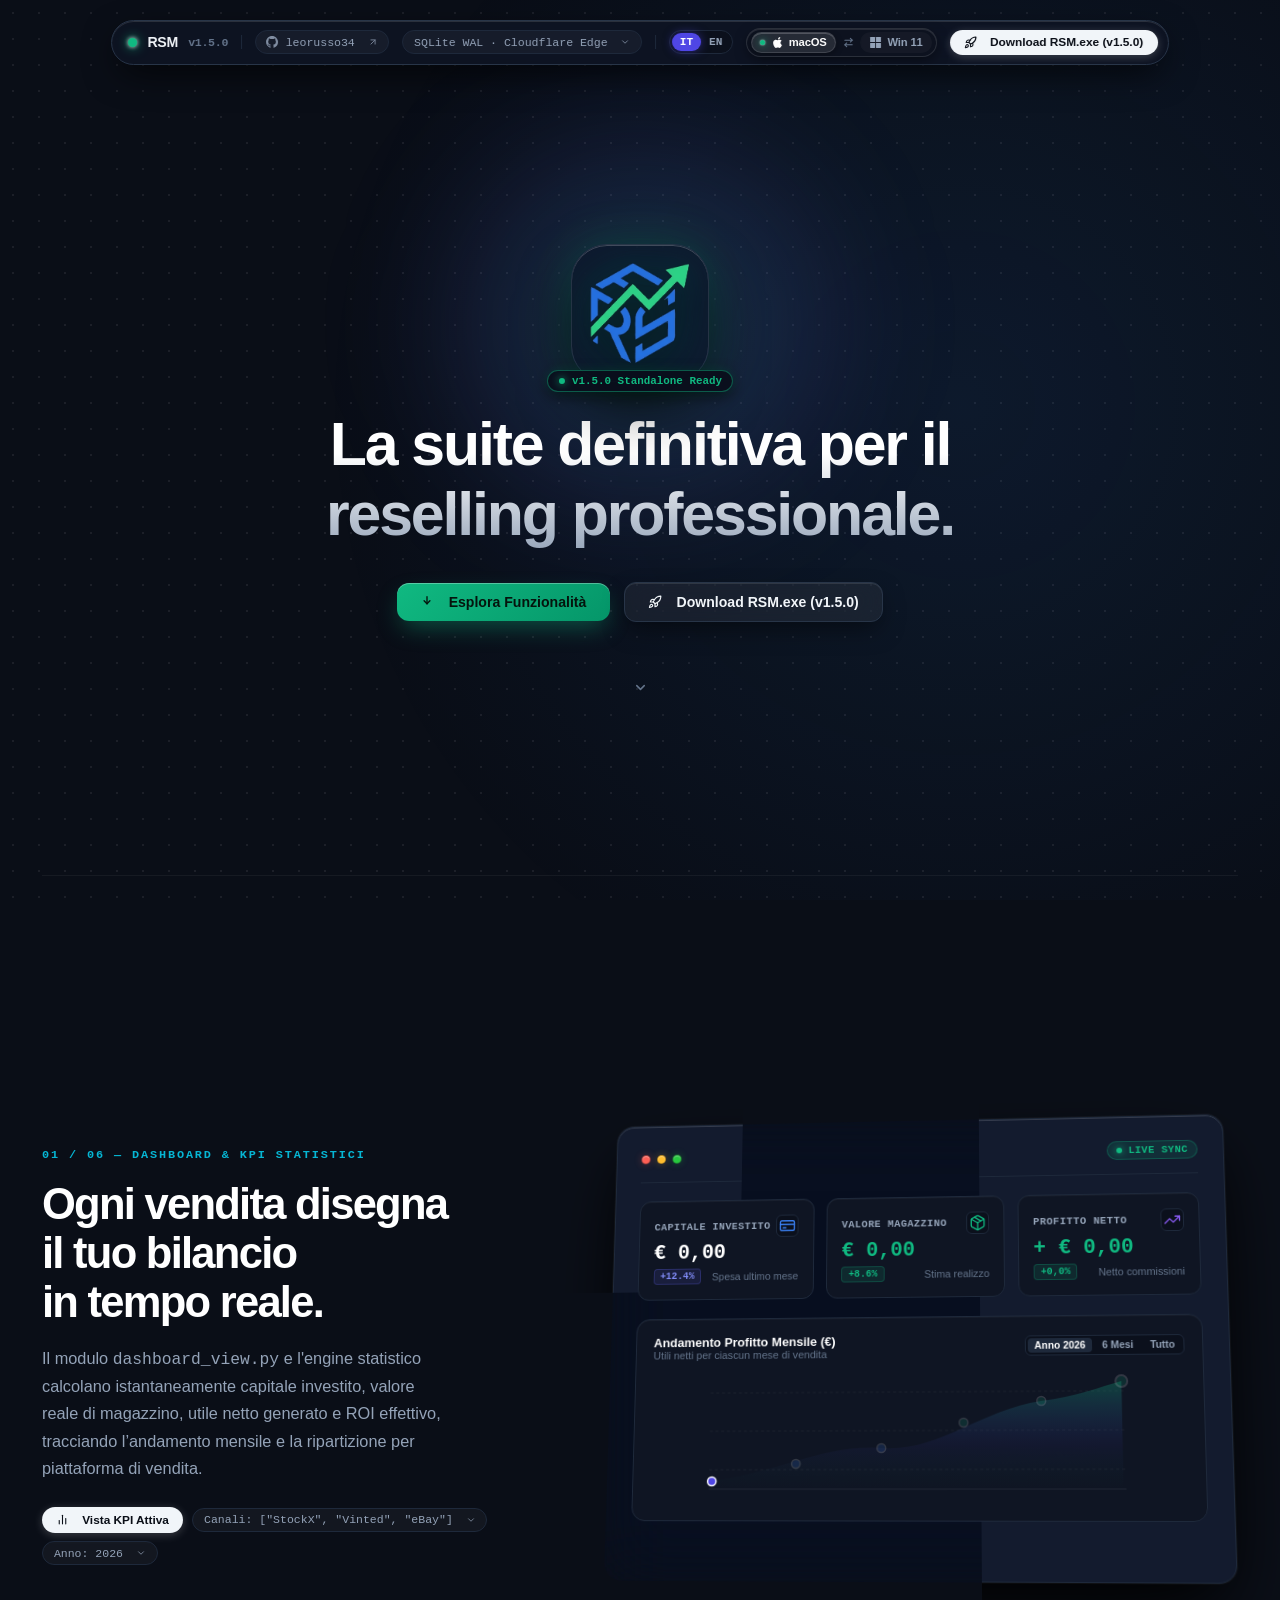
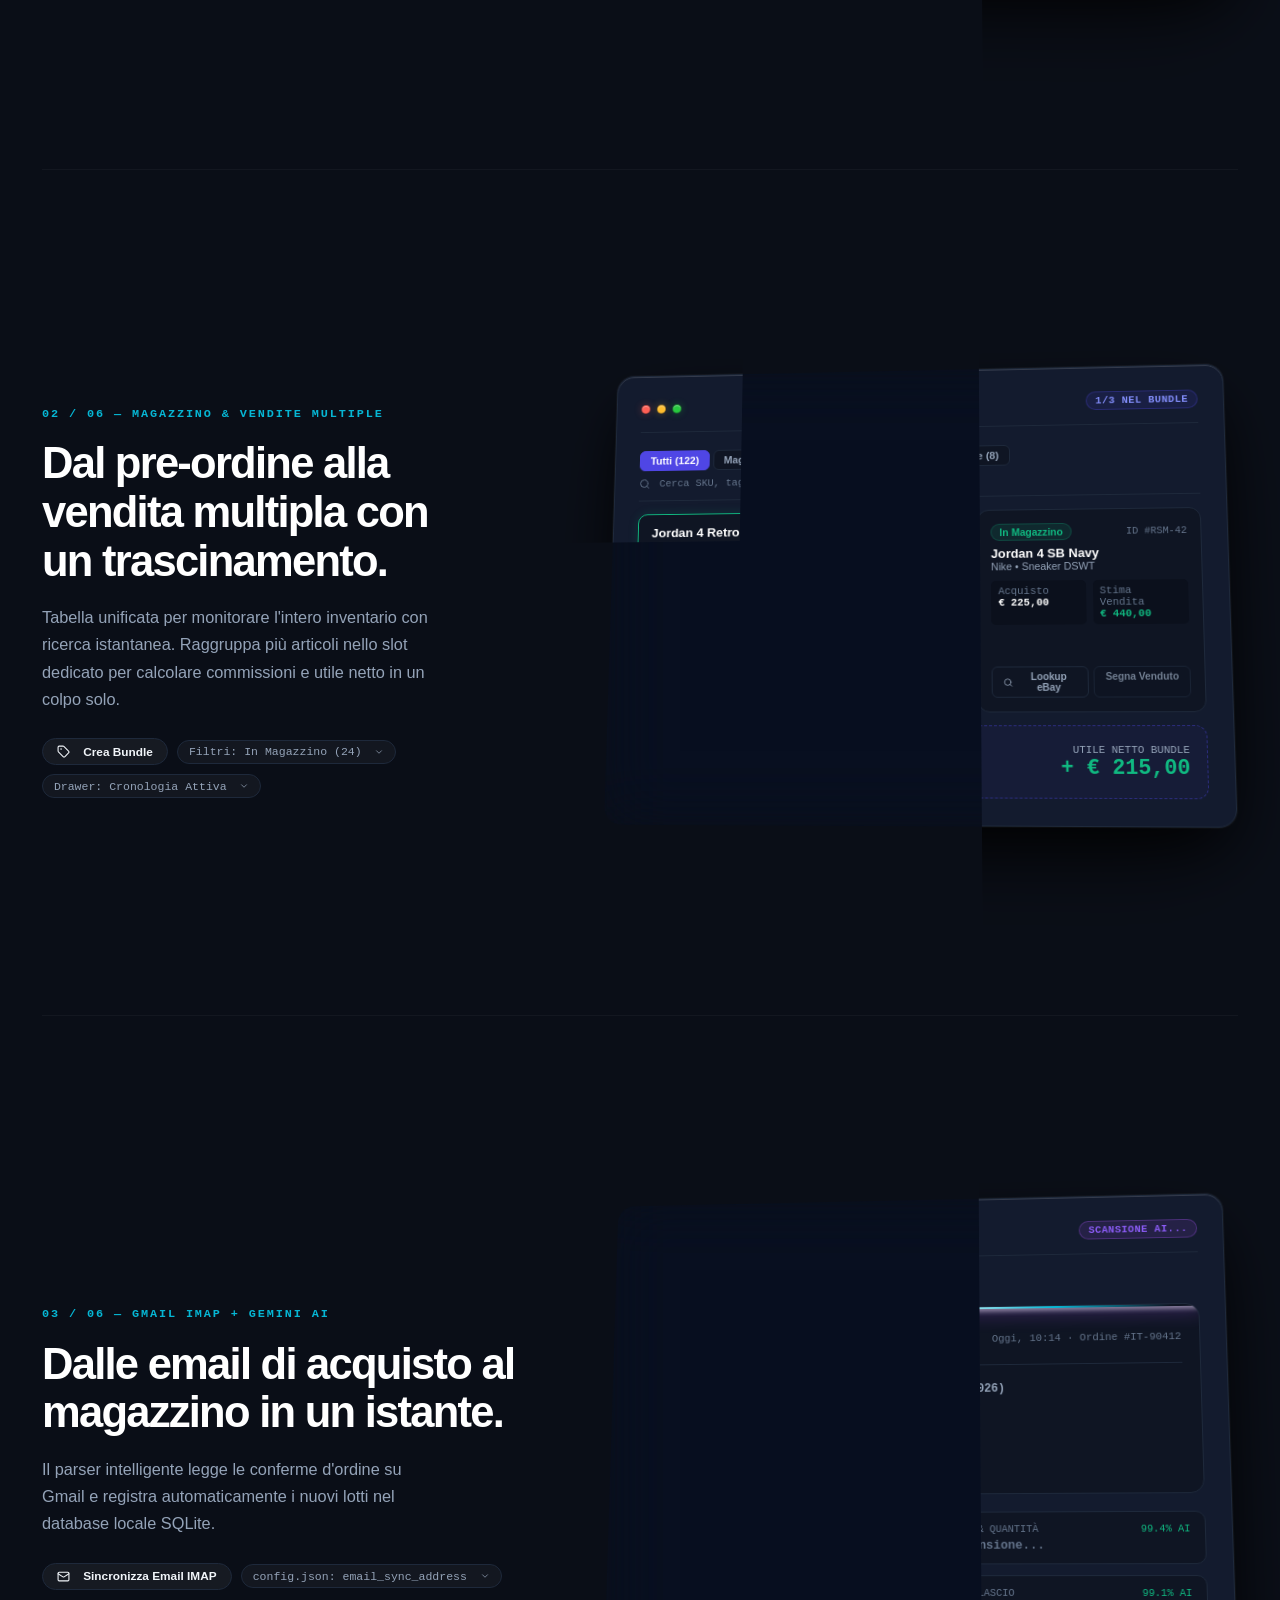
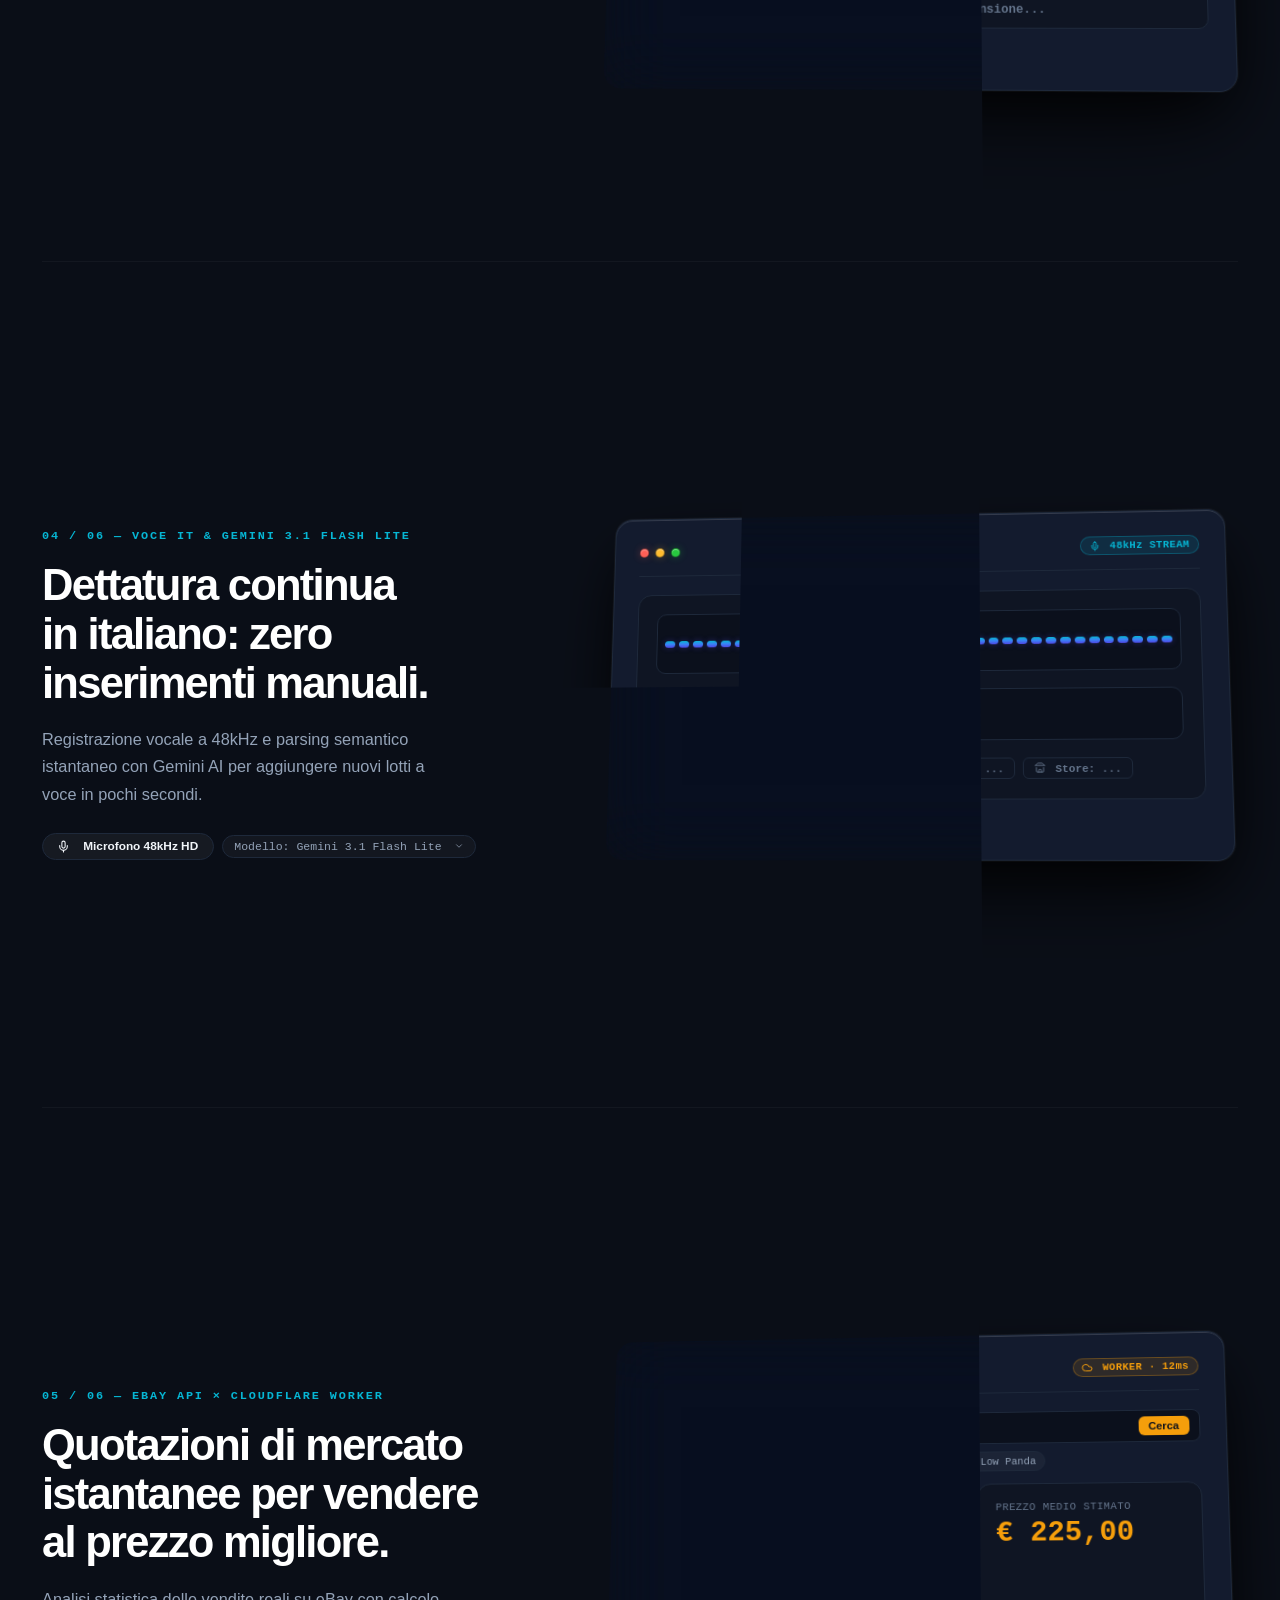
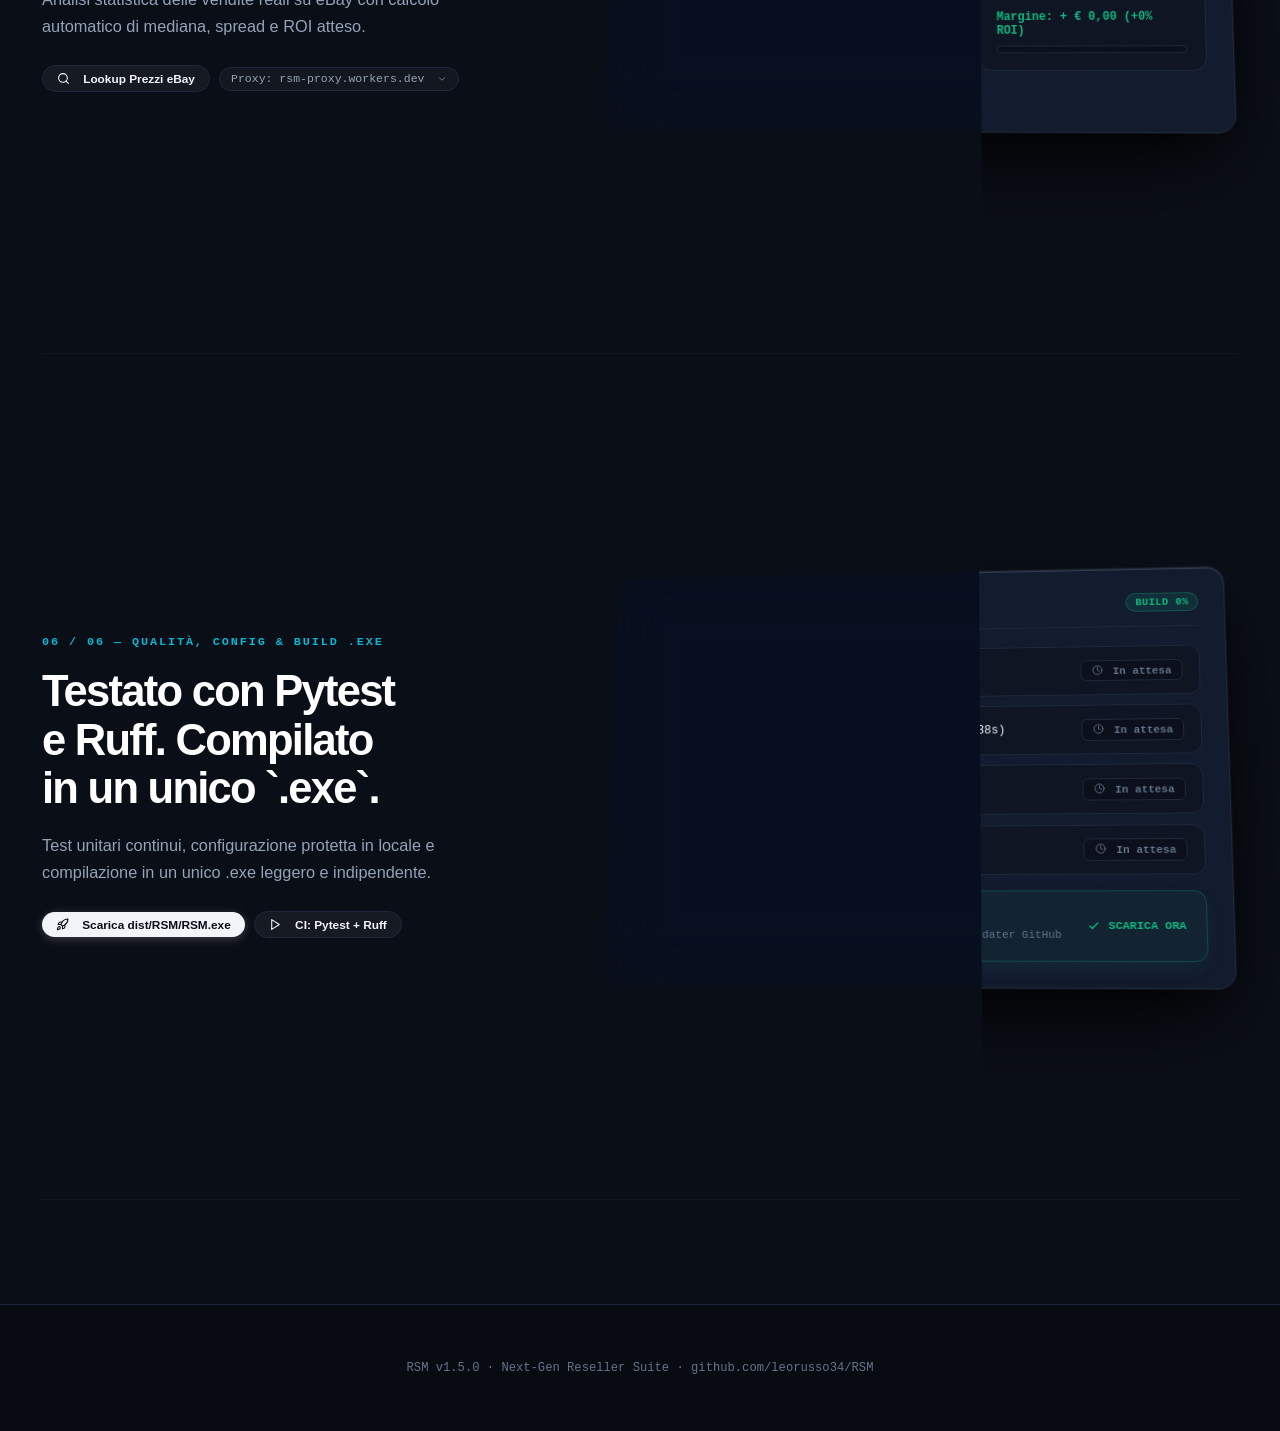
==== docs/index.html @ ff460d10 "feat: complete point 7 - dynamic places and marketplace management" ====
<!DOCTYPE html>
<html lang="it" data-theme="dark">
<head>
  <meta charset="UTF-8" />
  <meta name="viewport" content="width=device-width, initial-scale=1.0" />
  <title>RSM</title>
  <meta name="description" content="RSM v1.5.0 — Scrollytelling interattivo in altissima definizione. Mappatura 1:1 con il codice sorgente reale: SQLite WAL, Cloudflare Worker, Gemini AI, eBay API e build PyInstaller." />
  <link rel="icon" type="image/png" href="assets/icon.png" />
  <style>
    /* ==========================================================================
       RSM SHOWCASE (macOS RETINA STYLE) — DESIGN SYSTEM & TOKENS
       Mappato con il repository reale di RSM (web/styles.css & src/config.py):
       - Palette ufficiale: #0a0e17 (App), #0f1523 (Sidebar), #131b2e (Card), #4f46e5 (Accent)
       - Subpixel specular borders, Retina window chrome (3 cerchi con riflesso interno)
       - Motore scrollytelling a 60/120fps con requestAnimationFrame
       ========================================================================== */

    :root {
      color-scheme: dark;
      --bg-app: #0a0e17;
      --bg-sidebar: #0f1523;
      --bg-card: #131b2e;
      --bg-card-hover: #18223a;
      --bg-input: #0b101c;

      --border-color: #1e293b;
      --border-light: #283548;
      --border-highlight: rgba(255, 255, 255, 0.16);

      --text-main: #f1f5f9;
      --text-muted: #94a3b8;
      --text-dim: #64748b;

      --accent-primary: #4f46e5;
      --accent-primary-hover: #4338ca;
      --accent-blue: #3b82f6;
      --accent-emerald: #10b981;
      --accent-amber: #f59e0b;
      --accent-purple: #8b5cf6;
      --accent-rose: #f43f5e;
      --accent-cyan: #06b6d4;

      --font-sans: 'Inter', -apple-system, BlinkMacSystemFont, "Segoe UI", Roboto, Helvetica, Arial, sans-serif;
      --font-mono: 'JetBrains Mono', 'Cascadia Code', 'Fira Code', 'Consolas', monospace;

      scrollbar-color: rgba(255, 255, 255, 0.16) transparent;
      scrollbar-width: thin;
    }

    * {
      box-sizing: border-box;
      margin: 0;
      padding: 0;
      -webkit-font-smoothing: antialiased;
      -moz-osx-font-smoothing: grayscale;
    }

    html, body {
      background-color: var(--bg-app);
      color: var(--text-main);
      font-family: var(--font-sans);
      text-rendering: optimizeLegibility;
      overflow-x: hidden;
      font-feature-settings: "cv02", "cv03", "cv04", "cv11";
    }

    /* Sfondo a matrice di punti ultra-nitido ed emissione radiale dinamica */
    body::before {
      content: "";
      position: fixed;
      inset: 0;
      background-image: radial-gradient(rgba(255, 255, 255, 0.075) 1px, transparent 1px);
      background-size: 26px 26px;
      pointer-events: none;
      z-index: 0;
    }

    body::after {
      content: "";
      position: fixed;
      inset: 0;
      background: radial-gradient(850px circle at 75% 45%, oklch(62% 0.18 var(--ambient-hue, 255) / 0.10), transparent 75%);
      pointer-events: none;
      z-index: 0;
      transition: background 0.3s cubic-bezier(0.16, 1, 0.3, 1);
    }

    h1, h2, h3 {
      text-wrap: balance;
      letter-spacing: -0.035em;
      font-weight: 700;
      line-height: 1.12;
      color: #ffffff;
    }

    p {
      text-wrap: pretty;
      color: var(--text-muted);
      line-height: 1.65;
    }

    .num, .tabular {
      font-variant-numeric: tabular-nums;
      font-feature-settings: "tnum" 1;
    }

    /* Controlli UI puramente dimostrativi */
    .mock-ctrl,
    .ui-select,
    .ui-pill {
      pointer-events: none !important;
      user-select: none !important;
      cursor: default !important;
    }

    /* ==========================================================================
       PROGRESS BAR SUPERIORE & HEADER FLUTTUANTE CON LINGUA & VIEW SWITCHER
       ========================================================================== */
    #progress {
      position: fixed;
      top: 0;
      left: 0;
      width: 100%;
      height: 3px;
      background: linear-gradient(90deg, var(--accent-primary), var(--accent-blue), var(--accent-emerald));
      transform-origin: 0 50%;
      transform: scaleX(var(--global-p, 0));
      z-index: 9999;
      box-shadow: 0 0 16px var(--accent-primary), 0 0 6px var(--accent-emerald);
    }

    .minimal-header {
      position: fixed;
      top: 1.25rem;
      left: 50%;
      transform: translateX(-50%);
      z-index: 100;
      display: flex;
      align-items: center;
      gap: 0.8rem;
      padding: 0.42rem 0.65rem 0.42rem 1rem;
      border-radius: 999px;
      background: rgba(15, 21, 35, 0.90);
      backdrop-filter: blur(24px) saturate(190%);
      -webkit-backdrop-filter: blur(24px) saturate(190%);
      border: 1px solid var(--border-light);
      box-shadow: 0 12px 36px -8px rgba(0, 0, 0, 0.85), inset 0 1px 0 rgba(255, 255, 255, 0.12);
      white-space: nowrap;
    }

    .brand-mark {
      display: flex;
      align-items: center;
      gap: 0.65rem;
      font-size: 0.88rem;
      font-weight: 750;
      letter-spacing: -0.02em;
    }

    /* Cerchio verde che si illumina nello sfondo richiesto dall'utente */
    .brand-dot {
      width: 9px;
      height: 9px;
      border-radius: 50%;
      background: var(--accent-emerald);
      box-shadow: 0 0 12px var(--accent-emerald), 0 0 4px #ffffff;
      animation: pulseBrandDot 2s infinite ease-in-out;
      flex-shrink: 0;
    }

    @keyframes pulseBrandDot {
      0%, 100% {
        box-shadow: 0 0 12px var(--accent-emerald), 0 0 4px #ffffff;
        transform: scale(1);
      }
      50% {
        box-shadow: 0 0 20px 4px var(--accent-emerald), 0 0 8px #ffffff;
        transform: scale(1.15);
      }
    }

    .divider {
      width: 1px;
      height: 14px;
      background: var(--border-color);
    }

    .ui-select {
      display: inline-flex;
      align-items: center;
      gap: 0.45rem;
      padding: 0.28rem 0.68rem;
      border-radius: 999px;
      background: rgba(255, 255, 255, 0.04);
      border: 1px solid var(--border-color);
      font-family: var(--font-mono);
      font-size: 0.72rem;
      color: var(--text-muted);
    }

    .ui-btn {
      display: inline-flex;
      align-items: center;
      gap: 0.45rem;
      padding: 0.35rem 0.9rem;
      border-radius: 999px;
      background: var(--text-main);
      color: var(--bg-app);
      font-size: 0.74rem;
      font-weight: 650;
      border: none;
      box-shadow: 0 2px 10px rgba(255, 255, 255, 0.2);
    }

    .ui-btn.ghost {
      background: rgba(255, 255, 255, 0.05);
      color: var(--text-main);
      border: 1px solid var(--border-color);
      box-shadow: none;
    }

    /* Link Profilo GitHub Autore nell'Header */
    .header-profile-link {
      pointer-events: auto !important;
      cursor: pointer !important;
      user-select: auto !important;
      text-decoration: none !important;
      color: var(--text-muted) !important;
      transition: all 0.2s cubic-bezier(0.16, 1, 0.3, 1);
    }
    .header-profile-link:hover {
      background: rgba(255, 255, 255, 0.08);
      border-color: rgba(255, 255, 255, 0.28);
      color: #ffffff !important;
      transform: translateY(-1px);
    }
    .header-github-icon {
      flex-shrink: 0;
      opacity: 0.85;
      transition: opacity 0.2s;
    }
    .header-profile-link:hover .header-github-icon {
      opacity: 1;
      color: #ffffff;
    }
    .header-profile-link:hover .chevron-icon-svg {
      transform: translate(1px, -1px);
      opacity: 1;
      color: #ffffff;
    }

    /* Selettore Lingua Interattivo IT / EN */
    .lang-switcher-wrap {
      display: flex;
      align-items: center;
      background: var(--bg-input);
      border: 1px solid var(--border-color);
      border-radius: 999px;
      padding: 2px;
    }

    .lang-btn {
      background: transparent;
      border: none;
      color: var(--text-muted);
      font-family: var(--font-mono);
      font-size: 0.69rem;
      font-weight: 700;
      padding: 3px 8px;
      border-radius: 999px;
      cursor: pointer !important;
      pointer-events: auto !important;
      transition: all 0.15s ease;
    }

    .lang-btn:hover {
      color: #fff;
    }

    .lang-btn.active {
      background: var(--accent-primary);
      color: #ffffff;
      box-shadow: 0 0 10px rgba(79, 70, 229, 0.5);
    }

    /* ==========================================================================
       OS SWITCHER CAPSULE (PULSANTE CAMBIO OS CON MICRO-INTERAZIONE & GLOW)
       ========================================================================== */
    .os-switch-capsule {
      position: relative;
      display: inline-flex;
      align-items: center;
      gap: 3px;
      padding: 3px 4px;
      border-radius: 999px;
      background: rgba(14, 20, 32, 0.95);
      border: 1px solid rgba(255, 255, 255, 0.12);
      text-decoration: none;
      font-family: var(--font-sans);
      font-size: 0.70rem;
      font-weight: 650;
      letter-spacing: -0.01em;
      color: var(--text-muted);
      cursor: pointer !important;
      pointer-events: auto !important;
      user-select: none;
      transition: all 0.28s cubic-bezier(0.16, 1, 0.3, 1);
      box-shadow: 0 4px 14px -3px rgba(0, 0, 0, 0.6), inset 0 1px 0 rgba(255, 255, 255, 0.1);
      overflow: hidden;
    }

    /* Sweep di luce olografica al passaggio del mouse */
    .os-switch-capsule::before {
      content: '';
      position: absolute;
      top: 0;
      left: -130%;
      width: 100%;
      height: 100%;
      background: linear-gradient(90deg, transparent, rgba(255, 255, 255, 0.2), transparent);
      transform: skewX(-20deg);
      transition: left 0.65s cubic-bezier(0.16, 1, 0.3, 1);
      pointer-events: none;
    }

    .os-switch-capsule:hover::before {
      left: 130%;
    }

    .os-switch-capsule:hover {
      border-color: rgba(96, 205, 255, 0.45);
      box-shadow: 0 6px 20px -2px rgba(0, 120, 212, 0.4), 0 0 0 1px rgba(96, 205, 255, 0.25);
      transform: translateY(-1px);
    }

    .os-switch-capsule:active {
      transform: translateY(0) scale(0.96);
    }

    /* Chip OS Attivo (macOS su index.html) */
    .os-chip-active {
      display: inline-flex;
      align-items: center;
      gap: 0.32rem;
      padding: 0.2rem 0.52rem;
      border-radius: 999px;
      background: rgba(255, 255, 255, 0.10);
      color: #ffffff;
      font-weight: 700;
      border: 1px solid rgba(255, 255, 255, 0.12);
      box-shadow: inset 0 1px 0 rgba(255, 255, 255, 0.2), 0 2px 6px rgba(0, 0, 0, 0.3);
      transition: all 0.2s ease;
    }

    .os-live-dot {
      width: 5px;
      height: 5px;
      border-radius: 50%;
      background: var(--accent-emerald);
      box-shadow: 0 0 8px var(--accent-emerald), 0 0 2px #ffffff;
      animation: pulseBrandDot 2s infinite ease-in-out;
    }

    /* Icona Centrale di Swap con rotazione elastica a 180° */
    .os-switch-mid {
      display: inline-flex;
      align-items: center;
      justify-content: center;
      width: 18px;
      height: 18px;
      color: var(--text-dim);
      transition: transform 0.45s cubic-bezier(0.34, 1.56, 0.64, 1), color 0.25s ease;
    }

    .os-switch-capsule:hover .os-switch-mid {
      transform: rotate(180deg) scale(1.18);
      color: #60cdff;
    }

    /* Chip OS Target (Windows 11 su index.html) */
    .os-chip-target {
      display: inline-flex;
      align-items: center;
      gap: 0.32rem;
      padding: 0.2rem 0.52rem;
      border-radius: 999px;
      background: rgba(255, 255, 255, 0.03);
      color: var(--text-muted);
      border: 1px solid transparent;
      transition: all 0.25s cubic-bezier(0.16, 1, 0.3, 1);
    }

    .os-icon-svg {
      display: inline-block;
      vertical-align: -1.5px;
      width: 13px;
      height: 13px;
      flex-shrink: 0;
      shape-rendering: geometricPrecision;
      transition: transform 0.3s cubic-bezier(0.34, 1.56, 0.64, 1);
    }

    .os-switch-capsule:hover .os-chip-target {
      background: rgba(0, 120, 212, 0.25);
      color: #60cdff;
      border-color: rgba(96, 205, 255, 0.5);
      box-shadow: 0 0 12px rgba(0, 120, 212, 0.45);
    }

    .os-switch-capsule:hover .os-chip-target .os-icon-svg {
      transform: scale(1.22) rotate(-5deg);
    }

    /* ==========================================================================
       MODERN LINE TECH SVG ICONS & MICRO-INTERACTIONS
       ========================================================================== */
    .ui-icon-svg {
      display: inline-block;
      vertical-align: middle;
      shape-rendering: geometricPrecision;
      transition: all 0.22s cubic-bezier(0.16, 1, 0.3, 1);
    }

    .btn-icon-svg {
      display: inline-block;
      vertical-align: -2px;
      margin-right: 0.35rem;
      shape-rendering: geometricPrecision;
      transition: transform 0.28s cubic-bezier(0.34, 1.56, 0.64, 1), opacity 0.2s ease;
    }

    .chip-icon-svg {
      display: inline-block;
      vertical-align: -1.5px;
      margin-right: 0.25rem;
      shape-rendering: geometricPrecision;
    }

    .chevron-icon-svg {
      display: inline-block;
      vertical-align: -1px;
      margin-left: 0.35rem;
      shape-rendering: geometricPrecision;
      transition: transform 0.2s ease;
      opacity: 0.75;
    }

    /* Micro-interazioni su hover dei controlli */
    .ui-btn:hover .rocket-icon-svg {
      transform: translateY(-2px) rotate(-12deg);
    }

    .ui-btn:hover .mic-icon-svg {
      animation: micPulse 0.8s infinite alternate ease-in-out;
    }

    @keyframes micPulse {
      0% { transform: scale(1); }
      100% { transform: scale(1.22); }
    }

    .ui-btn:hover .search-icon-svg,
    .table-chip:hover .search-icon-svg {
      transform: scale(1.18) rotate(12deg);
    }

    .ui-btn:hover .btn-icon-svg:not(.rocket-icon-svg):not(.mic-icon-svg):not(.search-icon-svg) {
      transform: scale(1.15);
    }

    .ui-select:hover .chevron-icon-svg {
      transform: translateY(1.5px);
      opacity: 1;
    }

    .kpi-icon-badge {
      display: flex;
      align-items: center;
      justify-content: center;
      width: 34px;
      height: 34px;
      border-radius: 9px;
      background: rgba(255, 255, 255, 0.04);
      border: 1px solid rgba(255, 255, 255, 0.08);
      transition: transform 0.25s cubic-bezier(0.34, 1.56, 0.64, 1), box-shadow 0.25s ease;
    }

    .flat-card-inner:hover .kpi-icon-badge {
      transform: scale(1.12) translateY(-1px);
    }

    /* ==========================================================================
       CONTAINER PRINCIPALE & STRUTTURA A SEZIONI
       ========================================================================== */
    .page-wrap {
      max-width: 1260px;
      margin: 0 auto;
      padding: 5.5rem 2rem 6.5rem;
      position: relative;
      z-index: 1;
    }

    /* ==========================================================================
       HERO INTRO SECTION — APPLE KEYNOTE AMBIENT FLOATING LOGO
       ========================================================================== */
    .hero-section {
      min-height: calc(100vh - 7rem);
      display: flex;
      flex-direction: column;
      align-items: center;
      justify-content: center;
      position: relative;
      padding: 3.5rem 1rem 4.5rem;
      margin-bottom: 3rem;
      border-bottom: 1px solid rgba(255, 255, 255, 0.05);
      text-align: center;
      --hero-p: 0;
    }

    .hero-ambient-glow {
      position: absolute;
      top: 30%;
      left: 50%;
      transform: translate(-50%, -50%);
      width: 520px;
      height: 380px;
      background: radial-gradient(circle, rgba(16, 185, 129, 0.22) 0%, rgba(99, 102, 241, 0.16) 45%, transparent 70%);
      filter: blur(60px);
      pointer-events: none;
      z-index: 0;
      animation: heroGlowPulse 6s ease-in-out infinite alternate;
    }

    @keyframes heroGlowPulse {
      0% { transform: translate(-50%, -50%) scale(0.92); opacity: 0.65; }
      100% { transform: translate(-50%, -50%) scale(1.15); opacity: 0.95; }
    }

    .hero-content {
      position: relative;
      z-index: 1;
      max-width: 840px;
      display: flex;
      flex-direction: column;
      align-items: center;
      gap: 1.35rem;
      transform: translateY(calc(var(--hero-p, 0) * -35px));
      opacity: calc(1 - var(--hero-p, 0) * 1.45);
      transition: opacity 0.05s linear;
    }

    .hero-logo-wrapper {
      position: relative;
      margin-bottom: 0.4rem;
      transform-origin: center center;
      transform: translateY(calc(var(--hero-p, 0) * -125px)) scale(calc(1 - var(--hero-p, 0) * 0.72));
      transition: transform 0.05s linear;
    }

    .hero-logo-ring {
      width: 138px;
      height: 138px;
      border-radius: 36px;
      background: rgba(15, 23, 42, 0.75);
      backdrop-filter: blur(28px) saturate(190%);
      -webkit-backdrop-filter: blur(28px) saturate(190%);
      border: 1px solid var(--border-light);
      box-shadow:
        0 26px 65px -15px rgba(0, 0, 0, 0.92),
        0 0 45px rgba(16, 185, 129, 0.22),
        inset 0 1px 0 rgba(255, 255, 255, 0.22);
      display: flex;
      align-items: center;
      justify-content: center;
      padding: 1.15rem;
      position: relative;
      animation: heroLogoFloat 5s ease-in-out infinite;
    }

    @keyframes heroLogoFloat {
      0%, 100% { transform: translateY(0); }
      50% { transform: translateY(-7px); }
    }

    .hero-logo-img {
      width: 100%;
      height: 100%;
      object-fit: contain;
      filter: drop-shadow(0 12px 24px rgba(0, 0, 0, 0.7)) drop-shadow(0 0 16px rgba(16, 185, 129, 0.2));
      image-rendering: auto;
      image-rendering: high-quality;
      -webkit-backface-visibility: hidden;
      backface-visibility: hidden;
      transform: translateZ(0);
    }

    .hero-status-pill {
      position: absolute;
      bottom: -11px;
      left: 50%;
      transform: translateX(-50%);
      display: flex;
      align-items: center;
      gap: 0.45rem;
      padding: 0.25rem 0.65rem;
      border-radius: 999px;
      background: rgba(10, 15, 28, 0.92);
      border: 1px solid rgba(16, 185, 129, 0.45);
      box-shadow: 0 4px 14px rgba(0, 0, 0, 0.6), 0 0 10px rgba(16, 185, 129, 0.2);
      font-family: var(--font-mono);
      font-size: 0.68rem;
      font-weight: 600;
      color: var(--accent-emerald);
      white-space: nowrap;
    }

    .hero-live-dot {
      width: 6px;
      height: 6px;
      border-radius: 50%;
      background: var(--accent-emerald);
      box-shadow: 0 0 8px var(--accent-emerald);
      animation: heroDotPulse 2s infinite ease-in-out;
    }

    @keyframes heroDotPulse {
      0%, 100% { transform: scale(1); opacity: 1; }
      50% { transform: scale(1.4); opacity: 0.6; }
    }

    .hero-badge-capsule {
      display: inline-flex;
      align-items: center;
      gap: 0.5rem;
      padding: 0.35rem 0.9rem;
      border-radius: 999px;
      background: rgba(255, 255, 255, 0.05);
      border: 1px solid var(--border-light);
      font-size: 0.78rem;
      font-weight: 600;
      color: var(--text-muted);
      letter-spacing: 0.02em;
    }

    .hero-title {
      font-size: clamp(2.2rem, 5vw, 3.8rem);
      font-weight: 800;
      letter-spacing: -0.035em;
      line-height: 1.15;
      background: linear-gradient(180deg, #ffffff 30%, #94a3b8 100%);
      -webkit-background-clip: text;
      -webkit-text-fill-color: transparent;
      margin: 0;
      padding-bottom: 0.35rem;
    }

    .hero-actions {
      display: flex;
      align-items: center;
      justify-content: center;
      gap: 0.9rem;
      flex-wrap: wrap;
      margin-top: 0.35rem;
    }

    .hero-btn-primary {
      display: inline-flex;
      align-items: center;
      gap: 0.55rem;
      padding: 0.68rem 1.45rem;
      border-radius: 12px;
      background: linear-gradient(135deg, #10b981, #059669);
      color: #05140d;
      font-weight: 700;
      font-size: 0.88rem;
      border: none;
      cursor: pointer;
      box-shadow: 0 10px 25px -5px rgba(16, 185, 129, 0.4), inset 0 1px 0 rgba(255, 255, 255, 0.3);
      transition: transform 0.18s cubic-bezier(0.16, 1, 0.3, 1), box-shadow 0.18s;
    }

    .hero-btn-primary:hover {
      transform: translateY(-2px);
      box-shadow: 0 14px 30px -5px rgba(16, 185, 129, 0.55), inset 0 1px 0 rgba(255, 255, 255, 0.4);
    }

    .hero-btn-secondary {
      display: inline-flex;
      align-items: center;
      gap: 0.55rem;
      padding: 0.68rem 1.45rem;
      border-radius: 12px;
      background: rgba(255, 255, 255, 0.06);
      backdrop-filter: blur(16px);
      -webkit-backdrop-filter: blur(16px);
      color: var(--text-main);
      font-weight: 600;
      font-size: 0.88rem;
      border: 1px solid var(--border-light);
      text-decoration: none;
      cursor: pointer;
      box-shadow: 0 10px 25px -5px rgba(0, 0, 0, 0.5), inset 0 1px 0 rgba(255, 255, 255, 0.1);
      transition: background 0.18s, border-color 0.18s, transform 0.18s;
    }

    .hero-btn-secondary:hover {
      background: rgba(255, 255, 255, 0.1);
      border-color: rgba(255, 255, 255, 0.25);
      transform: translateY(-2px);
    }

    .hero-scroll-indicator {
      display: inline-flex;
      align-items: center;
      justify-content: center;
      padding: 0.5rem;
      margin-top: 1.8rem;
      cursor: pointer;
      color: var(--text-dim);
      transition: color 0.2s, transform 0.2s;
    }

    .hero-scroll-indicator:hover {
      color: var(--text-muted);
    }

    .hero-chevron-bounce {
      animation: chevronBounce 1.8s infinite ease-in-out;
    }

    @keyframes chevronBounce {
      0%, 100% { transform: translateY(0); }
      50% { transform: translateY(6px); }
    }

    .point-section {
      min-height: 94vh;
      display: grid;
      grid-template-columns: 1fr;
      align-items: center;
      gap: 2.8rem;
      padding: 4.8rem 0;
      border-bottom: 1px solid rgba(255, 255, 255, 0.04);
      --p: 0;
    }

    @media (min-width: 960px) {
      .point-section {
        grid-template-columns: 0.85fr 1.15fr;
        gap: 4.5rem;
      }
    }

    /* Colonna sinistra: Testo chiaro, pulito e SENZA PERCENTUALI */
    .point-copy {
      display: flex;
      flex-direction: column;
      gap: 1.15rem;
      transform: translateY(calc((0.5 - var(--p)) * 20px));
      transition: transform 0.1s ease-out;
    }

    .point-eyebrow {
      font-family: var(--font-mono);
      font-size: 0.74rem;
      letter-spacing: 0.16em;
      text-transform: uppercase;
      color: var(--accent-cyan);
      display: inline-flex;
      align-items: center;
      gap: 0.65rem;
      font-weight: 600;
    }

    .point-copy h2 {
      font-size: clamp(2.1rem, 3.4vw, 3rem);
      letter-spacing: -0.04em;
    }

    .point-copy p {
      font-size: 1.02rem;
      max-width: 44ch;
      line-height: 1.68;
    }

    .point-controls {
      display: flex;
      flex-wrap: wrap;
      align-items: center;
      gap: 0.55rem;
      margin-top: 0.4rem;
    }

    /* ==========================================================================
       COLONNA DESTRA: SCHEDE GRAFICHE AD ALTISSIMA DEFINIZIONE (macOS RETINA)
       ========================================================================== */
    .graphic-card {
      background: var(--bg-card);
      backdrop-filter: blur(32px) saturate(190%);
      -webkit-backdrop-filter: blur(32px) saturate(190%);
      border: 1px solid var(--border-color);
      border-radius: 18px;
      padding: 1.65rem;
      box-shadow:
        0 0 0 1px rgba(255, 255, 255, 0.04),
        0 24px 60px -15px rgba(0, 0, 0, 0.9),
        0 45px 95px -25px rgba(0, 0, 0, 0.7),
        inset 0 1px 0 rgba(255, 255, 255, 0.14);
      position: relative;
      overflow: hidden;
      transform:
        perspective(1200px)
        rotateX(calc((0.5 - var(--p)) * 14deg))
        rotateY(calc((0.5 - var(--p)) * -8deg))
        scale(calc(0.96 + sin(var(--p) * 3.14159) * 0.04));
      transition: border-color 0.25s, box-shadow 0.25s;
    }

    .graphic-card:hover {
      border-color: var(--border-light);
    }

    /* Topbar Retina con Chrome macOS (3 pallini con riflesso interno) */
    .graphic-topbar {
      display: flex;
      align-items: center;
      justify-content: space-between;
      gap: 0.6rem;
      flex-wrap: nowrap;
      padding-bottom: 0.95rem;
      margin-bottom: 1.25rem;
      border-bottom: 1px solid var(--border-color);
      font-family: var(--font-mono);
      font-size: 0.73rem;
      color: var(--text-muted);
    }

    .window-dots {
      display: flex;
      align-items: center;
      gap: 7px;
      flex-shrink: 0;
    }

    .dot {
      width: 10px;
      height: 10px;
      border-radius: 50%;
    }
    .dot-close {
      background: #ff5f56;
      box-shadow: inset 0 1px 1px rgba(255,255,255,0.4), 0 0 8px rgba(255,95,86,0.3);
      border: 0.5px solid rgba(0,0,0,0.3);
    }
    .dot-min {
      background: #ffbd2e;
      box-shadow: inset 0 1px 1px rgba(255,255,255,0.4), 0 0 8px rgba(255,189,46,0.3);
      border: 0.5px solid rgba(0,0,0,0.3);
    }
    .dot-max {
      background: #27c93f;
      box-shadow: inset 0 1px 1px rgba(255,255,255,0.4), 0 0 8px rgba(39,201,63,0.3);
      border: 0.5px solid rgba(0,0,0,0.3);
    }

    .win-title {
      display: flex;
      align-items: center;
      justify-content: center;
      gap: 0.45rem;
      color: #d1d7e5;
      font-weight: 550;
      white-space: nowrap;
      overflow: hidden;
      text-overflow: ellipsis;
      min-width: 0;
      flex: 1;
    }

    .win-title span {
      overflow: hidden;
      text-overflow: ellipsis;
      white-space: nowrap;
      min-width: 0;
    }

    .status-pill-live {
      display: inline-flex;
      align-items: center;
      gap: 0.4rem;
      padding: 0.18rem 0.55rem;
      border-radius: 999px;
      background: rgba(16, 185, 129, 0.12);
      border: 1px solid rgba(16, 185, 129, 0.3);
      color: var(--accent-emerald);
      font-size: 0.67rem;
      font-weight: 650;
      letter-spacing: 0.04em;
      white-space: nowrap;
      flex-shrink: 0;
    }

    .pulsing-dot {
      width: 6px;
      height: 6px;
      border-radius: 50%;
      background: var(--accent-emerald);
      box-shadow: 0 0 8px var(--accent-emerald);
      animation: pulseGlow 1.8s infinite ease-in-out;
    }

    @keyframes pulseGlow {
      0%, 100% { opacity: 1; transform: scale(1); }
      50% { opacity: 0.4; transform: scale(0.75); }
    }

    .graphic-footer {
      display: flex;
      align-items: center;
      justify-content: flex-start;
      padding-top: 0.6rem;
      margin-top: 0.8rem;
      font-family: var(--font-mono);
      font-size: 0.7rem;
      color: var(--text-dim);
    }

    .scroll-scrub {
      width: 100px;
      height: 4px;
      background: rgba(255, 255, 255, 0.08);
      border-radius: 99px;
      overflow: hidden;
      border: 1px solid rgba(255, 255, 255, 0.04);
    }
    .scroll-scrub-fill {
      height: 100%;
      width: calc(var(--p) * 100%);
      background: linear-gradient(90deg, var(--accent-primary), var(--accent-emerald));
      box-shadow: 0 0 8px var(--accent-emerald);
    }

    /* --------------------------------------------------------------------------
       CARD 01: DASHBOARD CON 3 KPI FLAT & GRAFICO UTILE MENSILE HD
       -------------------------------------------------------------------------- */
    .kpi-grid {
      display: grid;
      grid-template-columns: repeat(3, minmax(0, 1fr));
      gap: 0.85rem;
      margin-bottom: 1.25rem;
    }

    .flat-card-inner {
      background: var(--bg-sidebar);
      border: 1px solid var(--border-color);
      border-radius: 12px;
      padding: 0.95rem;
      position: relative;
      box-shadow: inset 0 1px 0 rgba(255, 255, 255, 0.04);
    }

    .kpi-card-header {
      display: flex;
      align-items: center;
      justify-content: space-between;
      margin-bottom: 0.35rem;
    }

    .kpi-title {
      font-size: 0.68rem;
      font-weight: 700;
      letter-spacing: 0.04em;
      text-transform: uppercase;
      color: var(--text-muted);
      font-family: var(--font-mono);
    }

    .kpi-icon-badge {
      width: 24px;
      height: 24px;
      border-radius: 6px;
      display: flex;
      align-items: center;
      justify-content: center;
      background: var(--bg-input);
      border: 1px solid var(--border-color);
      font-size: 0.75rem;
    }

    .kpi-value {
      font-size: 1.35rem;
      font-weight: 750;
      color: #fff;
      margin-bottom: 0.25rem;
      line-height: 1.1;
      font-family: var(--font-mono);
      white-space: nowrap;
    }

    .kpi-footer-row {
      display: flex;
      align-items: center;
      justify-content: space-between;
      gap: 0.45rem;
      font-size: 0.68rem;
    }

    .kpi-trend {
      font-family: var(--font-mono);
      font-size: 0.64rem;
      font-weight: 600;
      padding: 0.1rem 0.4rem;
      border-radius: 4px;
      white-space: nowrap;
      flex-shrink: 0;
      line-height: 1.2;
    }
    .kpi-trend.positive {
      color: var(--accent-emerald);
      background: rgba(16, 185, 129, 0.12);
      border: 1px solid rgba(16, 185, 129, 0.25);
    }
    .kpi-trend.neutral {
      color: #818cf8;
      background: rgba(99, 102, 241, 0.12);
      border: 1px solid rgba(99, 102, 241, 0.25);
    }

    .chart-container-card {
      background: var(--bg-sidebar);
      border: 1px solid var(--border-color);
      border-radius: 14px;
      padding: 1.1rem 1.1rem 0.8rem;
      position: relative;
      box-shadow: inset 0 1px 0 rgba(255, 255, 255, 0.04);
    }

    .chart-header-row {
      display: flex;
      align-items: center;
      justify-content: space-between;
      margin-bottom: 0.85rem;
    }

    .timeframe-pills {
      display: flex;
      gap: 3px;
      background: var(--bg-input);
      padding: 2px;
      border-radius: 6px;
      border: 1px solid var(--border-color);
    }

    .timeframe-pill {
      padding: 2px 7px;
      font-size: 0.65rem;
      font-weight: 600;
      color: var(--text-muted);
      border-radius: 4px;
    }
    .timeframe-pill.active {
      background: var(--border-color);
      color: #fff;
    }

    /* --------------------------------------------------------------------------
       CARD 02: MAGAZZINO, TABELLA UNIFICATA, DRAG & DROP BUNDLE E SIDE-DRAWER
       -------------------------------------------------------------------------- */
    .table-layout-wrap {
      display: flex;
      flex-direction: column;
      gap: 0.85rem;
    }

    .table-toolbar-head {
      display: flex;
      align-items: center;
      justify-content: space-between;
      padding-bottom: 0.75rem;
      border-bottom: 1px solid var(--border-color);
      flex-wrap: wrap;
      gap: 0.5rem;
    }

    .table-tab-chips {
      display: flex;
      gap: 4px;
    }

    .table-chip {
      padding: 0.25rem 0.65rem;
      font-size: 0.7rem;
      font-weight: 600;
      border-radius: 6px;
      background: var(--bg-sidebar);
      color: var(--text-muted);
      border: 1px solid var(--border-color);
    }
    .table-chip.active {
      background: var(--accent-primary);
      border-color: var(--accent-primary);
      color: #fff;
    }

    .inventory-split-deck {
      display: grid;
      grid-template-columns: minmax(0, 1.2fr) minmax(0, 0.8fr);
      gap: 0.85rem;
    }

    .table-rows-list {
      display: flex;
      flex-direction: column;
      gap: 0.55rem;
    }

    .table-row-item {
      background: var(--bg-sidebar);
      border: 1px solid var(--border-color);
      border-radius: 10px;
      padding: 0.65rem 0.85rem;
      display: flex;
      align-items: center;
      justify-content: space-between;
      transition: all 0.2s cubic-bezier(0.16, 1, 0.3, 1);
    }

    .table-row-item.highlighted {
      border-color: var(--accent-emerald);
      box-shadow: 0 0 12px rgba(16, 185, 129, 0.15);
    }

    .item-sku-sub {
      font-size: 0.68rem;
      color: var(--text-dim);
      font-family: var(--font-mono);
      display: flex;
      align-items: center;
      gap: 0.4rem;
      margin-top: 0.1rem;
    }

    .drawer-preview-card {
      background: var(--bg-sidebar);
      border: 1px solid var(--border-color);
      border-radius: 12px;
      padding: 0.85rem;
      display: flex;
      flex-direction: column;
      justify-content: space-between;
    }

    .drawer-badge-status {
      display: inline-flex;
      align-items: center;
      gap: 0.35rem;
      font-size: 0.66rem;
      font-weight: 650;
      padding: 0.15rem 0.5rem;
      border-radius: 999px;
      background: rgba(16, 185, 129, 0.12);
      color: var(--accent-emerald);
      border: 1px solid rgba(16, 185, 129, 0.25);
    }

    .bundle-tray-zone {
      padding: 0.85rem 1.05rem;
      border-radius: 12px;
      background: rgba(79, 70, 229, 0.05);
      border: 1px dashed rgba(79, 70, 229, 0.4);
      display: flex;
      align-items: center;
      justify-content: space-between;
    }

    /* --------------------------------------------------------------------------
       CARD 03: GMAIL IMAP + GEMINI AI LASER SCANNER HD
       -------------------------------------------------------------------------- */
    .email-scanner-card {
      background: var(--bg-sidebar);
      border: 1px solid var(--border-color);
      border-radius: 14px;
      padding: 1.15rem;
      position: relative;
      overflow: hidden;
      margin-bottom: 1.1rem;
    }

    .scan-laser-beam {
      position: absolute;
      left: 0;
      right: 0;
      top: calc(var(--laser-p, var(--p)) * 100%);
      height: 2px;
      background: linear-gradient(90deg, transparent 5%, var(--accent-purple) 25%, #fff 50%, var(--accent-cyan) 75%, transparent 95%);
      box-shadow: 0 0 20px 4px rgba(168, 85, 247, 0.4), 0 0 6px 1px #fff;
      pointer-events: none;
      z-index: 5;
    }

    .email-sender-profile {
      display: flex;
      align-items: center;
      justify-content: space-between;
      padding-bottom: 0.75rem;
      margin-bottom: 0.85rem;
      border-bottom: 1px solid var(--border-color);
    }

    .sender-avatar {
      width: 28px;
      height: 28px;
      border-radius: 50%;
      background: #000;
      color: #fff;
      border: 1px solid rgba(255, 255, 255, 0.2);
      display: flex;
      align-items: center;
      justify-content: center;
      font-size: 0.75rem;
      font-weight: 800;
    }

    .email-receipt-lines {
      font-family: var(--font-mono);
      font-size: 0.76rem;
      line-height: 1.8;
      color: var(--text-muted);
    }

    .extracted-fields-deck {
      display: grid;
      grid-template-columns: repeat(2, 1fr);
      gap: 0.65rem;
    }

    .extracted-node {
      background: var(--bg-sidebar);
      border: 1px solid var(--border-color);
      border-radius: 10px;
      padding: 0.7rem 0.9rem;
      font-family: var(--font-mono);
      display: flex;
      flex-direction: column;
      gap: 0.25rem;
    }

    /* --------------------------------------------------------------------------
       CARD 04: STUDIO AUDIO VOCALE & STREAMING GEMINI
       -------------------------------------------------------------------------- */
    .audio-studio-card {
      background: var(--bg-sidebar);
      border: 1px solid var(--border-color);
      border-radius: 14px;
      padding: 1.25rem;
      display: flex;
      flex-direction: column;
      gap: 1.1rem;
    }

    .bars-visualizer-deck {
      height: 64px;
      display: flex;
      align-items: center;
      justify-content: space-between;
      gap: 4px;
      padding: 0 0.5rem;
      background: var(--bg-input);
      border-radius: 10px;
      border: 1px solid var(--border-color);
    }

    .spec-bar {
      flex: 1;
      height: 12%;
      border-radius: 99px;
      background: linear-gradient(to top, var(--accent-primary), var(--accent-blue), var(--accent-cyan));
      box-shadow: 0 0 6px rgba(79, 70, 229, 0.35);
      transition: height 0.05s ease-out;
    }

    .speech-transcript-box {
      padding: 0.85rem 1.05rem;
      border-radius: 11px;
      background: var(--bg-input);
      border: 1px solid var(--border-color);
      font-size: 0.88rem;
      min-height: 3.4rem;
      display: flex;
      align-items: center;
      line-height: 1.5;
    }

    .ai-cursor {
      display: inline-block;
      width: 7px;
      height: 14px;
      background: var(--accent-cyan);
      margin-left: 3px;
      vertical-align: middle;
      animation: blinkCursor 0.8s infinite;
    }

    @keyframes blinkCursor {
      0%, 100% { opacity: 1; }
      50% { opacity: 0; }
    }

    /* --------------------------------------------------------------------------
       CARD 05: PROFONDITÀ DI MERCATO EBAY & GAUGE MARGINE HD
       -------------------------------------------------------------------------- */
    .ebay-market-grid {
      display: grid;
      grid-template-columns: minmax(0, 1.2fr) minmax(0, 0.8fr);
      gap: 0.95rem;
    }

    .market-box-panel {
      background: var(--bg-sidebar);
      border: 1px solid var(--border-color);
      border-radius: 14px;
      padding: 1.1rem;
    }

    .hist-container {
      height: 112px;
      display: flex;
      align-items: flex-end;
      justify-content: space-between;
      gap: 7px;
      padding-top: 1.1rem;
      border-bottom: 1px solid var(--border-color);
      position: relative;
    }

    .hist-bar-col {
      flex: 1;
      border-radius: 4px 4px 0 0;
      background: rgba(255, 255, 255, 0.12);
      transition: height 0.08s ease-out;
      position: relative;
    }

    .hist-bar-col.accent {
      background: linear-gradient(to top, var(--accent-amber), var(--accent-emerald));
      box-shadow: 0 0 12px rgba(16, 185, 129, 0.35);
    }

    .hist-col-count {
      position: absolute;
      top: -16px;
      left: 50%;
      transform: translateX(-50%);
      font-family: var(--font-mono);
      font-size: 0.62rem;
      color: var(--text-dim);
    }

    .gauge-progress-bar {
      height: 8px;
      background: var(--bg-input);
      border-radius: 99px;
      overflow: hidden;
      margin-top: 0.5rem;
      border: 1px solid var(--border-color);
    }

    .gauge-fill {
      height: 100%;
      width: calc(var(--p) * 100%);
      background: linear-gradient(90deg, var(--accent-amber), var(--accent-emerald));
      box-shadow: 0 0 8px var(--accent-emerald);
    }

    /* --------------------------------------------------------------------------
       CARD 06: PIPELINE DEVOPS & STANDALONE .EXE ARTIFACT
       -------------------------------------------------------------------------- */
    .devops-steps-deck {
      display: flex;
      flex-direction: column;
      gap: 0.65rem;
    }

    .step-console-row {
      background: var(--bg-sidebar);
      border: 1px solid var(--border-color);
      border-radius: 12px;
      padding: 0.85rem 1.05rem;
      font-family: var(--font-mono);
      font-size: 0.76rem;
      display: flex;
      align-items: center;
      justify-content: space-between;
      transition: all 0.2s cubic-bezier(0.16, 1, 0.3, 1);
    }

    .artifact-binary-card {
      margin-top: 1rem;
      padding: 1.05rem 1.25rem;
      border-radius: 13px;
      background: rgba(16, 185, 129, 0.05);
      border: 1px solid rgba(16, 185, 129, 0.25);
      display: flex;
      align-items: center;
      justify-content: space-between;
      box-shadow: 0 8px 24px -6px rgba(16, 185, 129, 0.12);
      text-decoration: none;
      cursor: pointer;
      transition: background 0.2s cubic-bezier(0.16, 1, 0.3, 1), border-color 0.2s, transform 0.2s, box-shadow 0.2s;
    }
    .artifact-binary-card:hover {
      background: rgba(16, 185, 129, 0.12);
      border-color: rgba(16, 185, 129, 0.55);
      transform: translateY(-2px);
      box-shadow: 0 12px 28px -4px rgba(16, 185, 129, 0.24);
    }

    .download-action {
      cursor: pointer !important;
      text-decoration: none !important;
    }

    /* Interactive Controls & Live Demo States */
    .interactive-btn {
      cursor: pointer !important;
      pointer-events: auto !important;
      user-select: auto !important;
      transition: all 0.2s cubic-bezier(0.16, 1, 0.3, 1) !important;
    }
    .interactive-btn:hover {
      background: rgba(255, 255, 255, 0.12) !important;
      border-color: var(--text-main) !important;
      transform: translateY(-1px);
    }
    .interactive-btn:active {
      transform: translateY(0);
    }
    .interactive-btn.recording {
      background: rgba(244, 63, 94, 0.2) !important;
      border-color: rgba(244, 63, 94, 0.6) !important;
      color: #fda4af !important;
    }

    /* Timeframe Pills Interactive */
    .timeframe-pill {
      cursor: pointer !important;
      user-select: none !important;
      transition: all 0.2s cubic-bezier(0.16, 1, 0.3, 1) !important;
    }
    .timeframe-pill:hover {
      background: rgba(255, 255, 255, 0.1) !important;
      color: #ffffff !important;
    }

    /* Inventory Rows & Tab Chips Interactive */
    .table-tab-chips .table-chip {
      cursor: pointer !important;
      user-select: none !important;
      transition: all 0.18s cubic-bezier(0.16, 1, 0.3, 1) !important;
    }
    .table-tab-chips .table-chip:hover {
      background: rgba(255, 255, 255, 0.08) !important;
      color: #ffffff !important;
    }
    .table-row-item {
      cursor: pointer !important;
      user-select: none !important;
      transition: all 0.22s cubic-bezier(0.16, 1, 0.3, 1) !important;
    }
    .table-row-item:hover {
      background: rgba(255, 255, 255, 0.04) !important;
      border-color: rgba(255, 255, 255, 0.2) !important;
      transform: translateX(2px);
    }

    /* DevOps Pipeline Row Interactive */
    .step-console-row {
      transition: all 0.25s cubic-bezier(0.16, 1, 0.3, 1) !important;
    }
    .step-console-row .table-chip {
      transition: all 0.25s cubic-bezier(0.16, 1, 0.3, 1) !important;
    }
    .interactive-btn:hover {
      background: rgba(255, 255, 255, 0.12) !important;
      border-color: var(--text-main) !important;
      transform: translateY(-1px);
    }
    .interactive-btn:active {
      transform: translateY(0);
    }
    .interactive-btn.recording {
      background: rgba(244, 63, 94, 0.2) !important;
      border-color: rgba(244, 63, 94, 0.6) !important;
      color: #fda4af !important;
    }

    /* Live Audio Studio Demo Styling */
    .audio-studio-card {
      cursor: pointer;
      transition: border-color 0.25s, box-shadow 0.25s;
    }
    .audio-studio-card:hover {
      border-color: rgba(6, 182, 212, 0.45);
    }
    .audio-studio-card.recording {
      border-color: rgba(244, 63, 94, 0.55);
      box-shadow: 0 0 24px -4px rgba(244, 63, 94, 0.3);
    }
    .spec-bar {
      transition: height 0.08s ease, background 0.2s;
    }

    /* Email IMAP & Laser Scanner Interactive Styling */
    .email-scanner-card {
      cursor: pointer;
      transition: border-color 0.25s, box-shadow 0.25s;
    }
    .email-scanner-card:hover {
      border-color: rgba(168, 85, 247, 0.5);
    }
    .email-scanner-card.scanning {
      border-color: rgba(168, 85, 247, 0.7);
      box-shadow: 0 0 28px -4px rgba(168, 85, 247, 0.35);
    }
    .email-receipt-lines div {
      padding: 0.12rem 0.35rem;
      border-radius: 4px;
      transition: background 0.2s ease, color 0.2s ease;
    }
    .email-presets-row {
      display: flex;
      flex-wrap: wrap;
      gap: 0.4rem;
      margin-bottom: 0.75rem;
    }
    .email-preset-chip {
      cursor: pointer;
      padding: 0.25rem 0.6rem;
      border-radius: 999px;
      background: var(--bg-input, #0b101c);
      border: 1px solid var(--border-color, #1e293b);
      color: var(--text-muted);
      font-size: 0.68rem;
      font-family: var(--font-mono);
      transition: all 0.18s cubic-bezier(0.16, 1, 0.3, 1);
      user-select: none;
    }
    .email-preset-chip:hover {
      background: var(--bg-sidebar);
      border-color: var(--accent-purple);
      color: #ffffff;
    }
    .email-preset-chip.active {
      background: rgba(168, 85, 247, 0.16);
      border-color: var(--accent-purple);
      color: #d8b4fe;
      font-weight: 600;
    }

    /* eBay Interactive Search & Preset Chips */
    .ebay-search-row {
      margin-bottom: 0.85rem;
      display: flex;
      flex-direction: column;
      gap: 0.55rem;
    }
    .ebay-input-wrap {
      display: flex;
      align-items: center;
      gap: 0.5rem;
      background: var(--bg-input, #0b101c);
      border: 1px solid var(--border-color, #1e293b);
      border-radius: 8px;
      padding: 0.35rem 0.65rem;
      transition: border-color 0.2s, box-shadow 0.2s;
    }
    .ebay-input-wrap:focus-within {
      border-color: var(--accent-amber, #f59e0b);
      box-shadow: 0 0 0 2px rgba(245, 158, 11, 0.2);
    }
    .ebay-input-wrap svg {
      color: var(--text-dim);
      flex-shrink: 0;
    }
    .ebay-input {
      background: transparent;
      border: none;
      outline: none;
      color: #ffffff;
      font-family: var(--font-mono);
      font-size: 0.76rem;
      width: 100%;
    }
    .ebay-input::placeholder {
      color: var(--text-dim);
    }
    .ebay-run-btn {
      background: var(--accent-amber, #f59e0b);
      color: #0b101c;
      border: none;
      border-radius: 6px;
      padding: 0.25rem 0.65rem;
      font-size: 0.7rem;
      font-weight: 700;
      cursor: pointer;
      font-family: var(--font-sans);
      transition: opacity 0.15s, transform 0.15s;
      flex-shrink: 0;
    }
    .ebay-run-btn:hover {
      opacity: 0.92;
      transform: translateY(-1px);
    }
    .ebay-run-btn:active {
      transform: translateY(0);
    }
    .ebay-presets-row {
      display: flex;
      flex-wrap: wrap;
      gap: 0.4rem;
    }
    .ebay-preset-chip {
      font-family: var(--font-mono);
      font-size: 0.67rem;
      padding: 0.2rem 0.55rem;
      border-radius: 999px;
      background: rgba(255, 255, 255, 0.04);
      border: 1px solid var(--border-color, #1e293b);
      color: var(--text-muted);
      cursor: pointer;
      transition: all 0.2s;
    }
    .ebay-preset-chip:hover {
      color: #ffffff;
      border-color: var(--accent-amber, #f59e0b);
      background: rgba(245, 158, 11, 0.08);
    }
    .ebay-preset-chip.active {
      color: var(--accent-amber, #f59e0b);
      border-color: var(--accent-amber, #f59e0b);
      background: rgba(245, 158, 11, 0.14);
      font-weight: 650;
    }
    .hist-bar-col {
      transition: height 0.35s cubic-bezier(0.16, 1, 0.3, 1), background-color 0.2s;
    }

    footer {
      text-align: center;
      padding: 3.5rem 2rem;
      border-top: 1px solid var(--border-color);
      font-family: var(--font-mono);
      font-size: 0.76rem;
      color: var(--text-dim);
      background: rgba(0, 0, 0, 0.25);
    }

    /* ==========================================================================
       RESPONSIVE MOBILE HEADER & VIEWPORT ADAPTATION (< 860px / < 680px / < 480px / < 380px)
       ========================================================================== */
    @media (max-width: 860px) {
      .minimal-header {
        top: 0.65rem;
        width: calc(100% - 1.25rem);
        max-width: 440px;
        padding: 0.35rem 0.5rem 0.35rem 0.75rem;
        gap: 0.45rem;
        justify-content: space-between;
      }

      .minimal-header .divider,
      .minimal-header .ui-select {
        display: none !important;
      }

      .minimal-header .brand-mark {
        gap: 0.35rem;
        font-size: 0.82rem;
        flex-shrink: 0;
      }

      .minimal-header .ui-btn {
        padding: 0;
        width: 32px;
        height: 32px;
        min-width: 32px;
        border-radius: 50%;
        display: inline-flex;
        align-items: center;
        justify-content: center;
        flex-shrink: 0;
      }

      .minimal-header .ui-btn #hdr-download-btn {
        display: none !important;
      }

      .minimal-header .ui-btn .rocket-icon-svg {
        margin: 0;
        width: 14px;
        height: 14px;
      }

      .os-switch-capsule {
        padding: 2px 3px;
        gap: 2px;
        flex-shrink: 0;
      }

      .os-chip-active, 
      .os-chip-target {
        padding: 2px 6px;
        font-size: 0.66rem;
        gap: 3px;
      }

      .os-switch-mid {
        display: none;
      }

      .page-wrap {
        padding: 4.5rem 1rem 5rem;
      }

      .hero-title {
        font-size: 2.1rem !important;
      }

      .point-section {
        min-height: auto;
        padding: 3.2rem 0;
        gap: 2.2rem;
      }

      .point-copy {
        transform: none !important;
        gap: 0.95rem;
      }

      .point-copy h2 {
        font-size: 1.55rem;
        line-height: 1.25;
      }

      .point-copy p {
        font-size: 0.92rem;
        line-height: 1.6;
      }

      /* Disposizione a colonna singola per sezioni a split deck su schermi compatti */
      .inventory-split-deck {
        grid-template-columns: 1fr;
        gap: 0.85rem;
      }

      .ebay-market-grid {
        grid-template-columns: 1fr;
        gap: 0.85rem;
      }
    }

    @media (max-width: 680px) {
      .graphic-card {
        padding: 1.05rem 0.85rem;
        border-radius: 14px;
        overflow: hidden;
        max-width: 100%;
        box-sizing: border-box;
      }

      .graphic-topbar {
        gap: 0.45rem;
        padding-bottom: 0.75rem;
        margin-bottom: 0.95rem;
      }

      .win-title {
        flex: 1;
        min-width: 0;
        text-align: center;
        font-size: 0.72rem;
      }

      .win-title span {
        overflow: hidden;
        text-overflow: ellipsis;
        white-space: nowrap;
        display: block;
        max-width: 100%;
      }

      .status-pill-live {
        font-size: 0.64rem;
        padding: 2px 7px;
        flex-shrink: 0;
      }

      /* UI 01: KPI Grid in colonna singola per eliminare compressione e overflow */
      .kpi-grid {
        grid-template-columns: 1fr;
        gap: 0.65rem;
        margin-bottom: 0.95rem;
      }

      .flat-card-inner {
        padding: 0.75rem 0.85rem;
      }

      .kpi-value {
        font-size: 1.25rem;
      }

      .kpi-footer-row {
        flex-wrap: wrap;
        gap: 0.35rem;
      }

      .chart-container-card {
        padding: 0.85rem 0.8rem 0.65rem;
      }

      .chart-header-row {
        flex-direction: column;
        align-items: flex-start;
        gap: 0.55rem;
        margin-bottom: 0.65rem;
      }

      .timeframe-pills {
        width: 100%;
        display: flex;
        gap: 3px;
      }

      .timeframe-pill {
        flex: 1;
        text-align: center;
        padding: 3px 6px;
        font-size: 0.65rem;
      }

      .chart-container-card svg {
        max-width: 100%;
        height: auto;
        display: block;
      }

      .graphic-footer {
        flex-wrap: wrap;
        font-size: 0.65rem;
        word-break: break-word;
        gap: 0.4rem;
      }

      /* UI 02: Toolbar Magazzino e Chips flessibili con wrapping */
      .table-toolbar-head {
        flex-direction: column;
        align-items: stretch;
        gap: 0.55rem;
        padding-bottom: 0.65rem;
      }

      .table-tab-chips {
        display: flex;
        flex-wrap: wrap;
        gap: 4px;
        max-width: 100%;
      }

      .table-chip {
        padding: 0.22rem 0.55rem;
        font-size: 0.66rem;
        white-space: nowrap;
      }

      .table-rows-list {
        width: 100%;
        min-width: 0;
      }

      .table-row-item {
        padding: 0.6rem 0.75rem;
        gap: 0.5rem;
      }

      .table-row-item > div:first-child {
        min-width: 0;
        flex: 1;
      }

      .table-row-item strong {
        display: block;
        font-size: 0.8rem !important;
        white-space: nowrap;
        overflow: hidden;
        text-overflow: ellipsis;
      }

      .item-sku-sub {
        font-size: 0.64rem;
        flex-wrap: wrap;
        gap: 0.2rem 0.35rem;
      }

      .drawer-badge-status,
      .table-row-item .table-chip {
        flex-shrink: 0;
        font-size: 0.62rem !important;
        padding: 0.15rem 0.45rem;
        white-space: nowrap;
      }

      .drawer-preview-card {
        padding: 0.75rem 0.85rem;
        width: 100%;
        box-sizing: border-box;
      }

      /* UI 02: Slot Bundle con layout responsive */
      .bundle-tray-zone {
        flex-direction: column;
        align-items: flex-start;
        gap: 0.65rem;
        padding: 0.8rem;
      }

      .bundle-tray-zone > div:first-child {
        width: 100%;
        min-width: 0;
      }

      .bundle-tray-zone > div:last-child {
        width: 100%;
        display: flex;
        align-items: baseline;
        justify-content: space-between;
        text-align: left !important;
        border-top: 1px dashed rgba(79, 70, 229, 0.25);
        padding-top: 0.5rem;
      }

      #p2-bundle-profit {
        font-size: 1.25rem !important;
      }

      /* UI 03: Scanner Email & Presets */
      .email-scanner-card {
        padding: 0.95rem 0.85rem;
      }

      .email-sender-profile {
        flex-wrap: wrap;
        gap: 0.4rem;
      }

      .email-presets-row {
        flex-wrap: wrap;
        gap: 0.4rem;
        margin-bottom: 0.75rem;
      }

      .email-preset-chip {
        padding: 0.2rem 0.5rem;
        font-size: 0.66rem;
      }

      .email-receipt-lines {
        font-size: 0.72rem;
        line-height: 1.7;
        word-break: break-word;
      }

      .extracted-fields-deck {
        grid-template-columns: 1fr;
        gap: 0.55rem;
      }

      /* UI 04: Studio Audio */
      .audio-studio-card {
        padding: 1rem 0.85rem;
        gap: 0.85rem;
      }

      .bars-visualizer-deck {
        height: 52px;
        gap: 2.5px;
        padding: 0 0.35rem;
      }

      .speech-transcript-box {
        padding: 0.75rem 0.85rem;
        font-size: 0.82rem;
        min-height: 3rem;
      }

      /* UI 05: Mercato eBay */
      .market-box-panel {
        padding: 0.9rem 0.85rem;
      }

      .ebay-presets-row {
        flex-wrap: wrap;
        gap: 0.35rem;
      }

      .ebay-preset-chip {
        padding: 0.2rem 0.5rem;
        font-size: 0.65rem;
      }

      /* UI 06: DevOps Stepper */
      .step-console-row {
        padding: 0.7rem 0.85rem;
        font-size: 0.72rem;
        gap: 0.4rem;
      }

      .step-console-row > div:first-child {
        min-width: 0;
        flex: 1;
        overflow: hidden;
        text-overflow: ellipsis;
        white-space: nowrap;
      }

      .artifact-binary-card {
        padding: 0.85rem 0.95rem;
        flex-wrap: wrap;
        gap: 0.6rem;
      }

      .artifact-binary-card > div:first-child {
        min-width: 0;
        flex: 1;
      }
    }

    @media (max-width: 480px) {
      .point-controls {
        flex-direction: column;
        align-items: stretch;
        gap: 0.45rem;
      }

      .point-controls .ui-btn,
      .point-controls .ui-select {
        width: 100%;
        justify-content: center;
        text-align: center;
      }

      .point-copy h2 {
        font-size: 1.35rem;
      }

      .graphic-card {
        padding: 0.85rem 0.7rem;
      }
    }

    @media (max-width: 380px) {
      .minimal-header {
        width: calc(100% - 0.75rem);
        padding: 0.3rem 0.4rem 0.3rem 0.55rem;
        gap: 0.3rem;
      }

      .brand-mark .brand-ver {
        display: none;
      }

      .lang-btn {
        padding: 2px 5px;
        font-size: 0.65rem;
      }

      .os-chip-active,
      .os-chip-target {
        padding: 2px 4px;
        font-size: 0.62rem;
      }

      .page-wrap {
        padding: 4rem 0.65rem 4.5rem;
      }

      .hero-title {
        font-size: 1.85rem !important;
      }

      .graphic-card {
        padding: 0.75rem 0.6rem;
      }

      .kpi-value {
        font-size: 1.15rem;
      }
    }
  </style>
</head>
<body>

  <!-- Top Scroll Progress Indicator -->
  <div id="progress" aria-hidden="true"></div>

  <!-- Floating Header con Cerchio Verde, Switcher Lingua & Link Stile Windows -->
  <header class="minimal-header">
    <div class="brand-mark">
      <span class="brand-dot" title="Database Locale Online"></span>
      <span>RSM</span>
      <span class="brand-ver" style="color:var(--text-dim); font-family:var(--font-mono); font-size:0.72rem;">v1.5.0</span>
    </div>

    <div class="divider"></div>

    <a href="https://github.com/leorusso34/" class="ui-select header-profile-link" target="_blank" rel="noopener noreferrer" title="Profilo GitHub di Leonardo Russo (@leorusso34)">
      <svg class="header-github-icon" viewBox="0 0 24 24" width="12" height="12" fill="currentColor" aria-hidden="true"><path d="M12 0C5.37 0 0 5.37 0 12c0 5.31 3.435 9.795 8.205 11.385.6.105.825-.255.825-.57 0-.285-.015-1.23-.015-2.235-3.015.555-3.795-.735-4.035-1.41-.135-.345-.72-1.41-1.23-1.695-.42-.225-1.02-.78-.015-.795.945-.015 1.62.87 1.845 1.23 1.08 1.815 2.805 1.305 3.495.99.105-.78.42-1.305.765-1.605-2.67-.3-5.46-1.335-5.46-5.925 0-1.305.465-2.385 1.23-3.225-.12-.3-.54-1.53.12-3.18 0 0 1.005-.315 3.3 1.23.96-.27 1.98-.405 3-.405s2.04.135 3 .405c2.295-1.56 3.3-1.23 3.3-1.23.66 1.65.24 2.88.12 3.18.765.84 1.23 1.905 1.23 3.225 0 4.605-2.805 5.625-5.475 5.925.435.375.81 1.095.81 2.22 0 1.605-.015 2.895-.015 3.3 0 .315.225.69.825.57A12.02 12.02 0 0024 12c0-6.63-5.37-12-12-12z"/></svg>
      <span>leorusso34</span>
      <svg class="chevron-icon-svg" viewBox="0 0 24 24" width="10" height="10" fill="none" stroke="currentColor" stroke-width="2.4" stroke-linecap="round" stroke-linejoin="round" aria-hidden="true"><path d="M7 17L17 7"/><path d="M7 7h10v10"/></svg>
    </a>
    <div class="ui-select mock-ctrl" aria-disabled="true">SQLite WAL · Cloudflare Edge <svg class="chevron-icon-svg" viewBox="0 0 24 24" width="10" height="10" fill="none" stroke="currentColor" stroke-width="2.4" stroke-linecap="round" stroke-linejoin="round" aria-hidden="true"><path d="m6 9 6 6 6-6"/></svg></div>

    <div class="divider"></div>

    <!-- Selettore Lingua Bilingue IT / EN -->
    <div class="lang-switcher-wrap">
      <button type="button" class="lang-btn active" id="btn-lang-it" onclick="setLanguage('it')">IT</button>
      <button type="button" class="lang-btn" id="btn-lang-en" onclick="setLanguage('en')">EN</button>
    </div>

    <!-- Pulsante Switcher OS Interattivo (macOS -> Windows 11) -->
    <a href="index-windows.html" class="os-switch-capsule" id="os-switcher-link" title="Passa allo stile Windows 11 Fluent per confrontare">
      <span class="os-chip-active">
        <span class="os-live-dot" aria-hidden="true"></span>
        <svg class="os-icon-svg" viewBox="0 0 24 24" width="13" height="13" fill="currentColor" aria-hidden="true">
          <path d="M18.71 19.5c-.83 1.24-1.71 2.45-3.05 2.47-1.34.03-1.77-.79-3.29-.79-1.53 0-2 .77-3.27.82-1.31.05-2.3-1.32-3.14-2.53C4.25 17 2.94 12.45 4.7 9.39c.87-1.52 2.43-2.48 4.12-2.51 1.28-.02 2.5.87 3.29.87.78 0 2.26-1.07 3.81-.91.65.03 2.47.26 3.64 1.98-.09.06-2.17 1.28-2.15 3.81.03 3.02 2.65 4.03 2.68 4.04-.03.07-.42 1.44-1.38 2.83M15.97 4.93c.58-.7 1.01-1.68 1.01-2.66 0-.13-.01-.26-.04-.38-1.02.04-2.25.68-2.98 1.49-.53.58-.99 1.57-.99 2.56 0 .14.02.28.04.41.13.01.27.02.4.02.97 0 2.05-.62 2.56-1.42z"/>
        </svg>
        <span>macOS</span>
      </span>
      <span class="os-switch-mid" aria-hidden="true">
        <svg viewBox="0 0 24 24" width="11" height="11" fill="none" stroke="currentColor" stroke-width="2.3" stroke-linecap="round" stroke-linejoin="round">
          <path d="m16 3 4 4-4 4"/>
          <path d="M20 7H4"/>
          <path d="m8 21-4-4 4-4"/>
          <path d="M4 17h16"/>
        </svg>
      </span>
      <span class="os-chip-target">
        <svg class="os-icon-svg" viewBox="0 0 24 24" width="13" height="13" fill="currentColor" aria-hidden="true">
          <rect x="2" y="2" width="9.2" height="9.2" rx="0.75"/>
          <rect x="12.8" y="2" width="9.2" height="9.2" rx="0.75"/>
          <rect x="2" y="12.8" width="9.2" height="9.2" rx="0.75"/>
          <rect x="12.8" y="12.8" width="9.2" height="9.2" rx="0.75"/>
        </svg>
        <span>Win 11</span>
      </span>
    </a>

    <a href="https://github.com/leorusso34/RSM/releases/latest/download/RSM.exe" class="ui-btn download-action" id="hdr-download-link" title="Scarica RSM.exe (v1.5.0) da GitHub Releases" target="_blank" rel="noopener noreferrer"><svg class="btn-icon-svg rocket-icon-svg" viewBox="0 0 24 24" width="13" height="13" fill="none" stroke="currentColor" stroke-width="2" stroke-linecap="round" stroke-linejoin="round" aria-hidden="true"><path d="M4.5 16.5c-1.5 1.26-2 5-2 5s3.74-.5 5-2c.71-.84.7-2.13-.09-2.91a2.18 2.18 0 0 0-2.91-.09z"/><path d="m12 15-3-3a22 22 0 0 1 2-3.95A12.88 12.88 0 0 1 22 2c0 2.72-.78 7.5-6 11a22.35 22.35 0 0 1-4 2z"/><path d="M9 12H4s.55-3.03 2-4c1.62-1.08 5 0 5 0"/><path d="M12 15v5s3.03-.55 4-2c1.08-1.62 0-5 0-5"/></svg><span id="hdr-download-btn">Download RSM.exe (v1.5.0)</span></a>
  </header>

  <main class="page-wrap">

    <!-- ======================================================================
         HERO INTRO SECTION — APPLE KEYNOTE AMBIENT FLOATING LOGO
         ====================================================================== -->
    <section class="hero-section" id="hero">
      <div class="hero-ambient-glow" aria-hidden="true"></div>
      
      <div class="hero-content">
        <!-- Floating Logo Stage with Glass Ring & Ambient Aura -->
        <div class="hero-logo-wrapper" id="hero-logo-box">
          <div class="hero-logo-ring">
            <img src="assets/icon.png" srcset="assets/icon.png 1x, assets/icon_2048.png 2x" alt="RSM Master Logo" class="hero-logo-img" id="hero-logo-img" width="1024" height="1024" decoding="async">
            <div class="hero-status-pill">
              <span class="hero-live-dot" aria-hidden="true"></span>
              <span id="hero-version-txt">v1.5.0 Standalone Ready</span>
            </div>
          </div>
        </div>

        <h1 class="hero-title" id="hero-title">
          La suite definitiva per il reselling professionale.
        </h1>

        <!-- Call to Action Buttons -->
        <div class="hero-actions">
          <button type="button" class="hero-btn-primary" id="hero-explore-btn" onclick="scrollToPoint1()">
            <svg class="btn-icon-svg" viewBox="0 0 24 24" width="14" height="14" fill="none" stroke="currentColor" stroke-width="2.3" stroke-linecap="round" stroke-linejoin="round" aria-hidden="true">
              <path d="m7 10 5 5 5-5"/>
              <path d="M12 3v12"/>
            </svg>
            <span id="hero-explore-btn-txt">Esplora Funzionalità</span>
          </button>
          <a href="https://github.com/leorusso34/RSM/releases/latest/download/RSM.exe" class="hero-btn-secondary download-action" id="hero-download-btn" target="_blank" rel="noopener noreferrer">
            <svg class="btn-icon-svg rocket-icon-svg" viewBox="0 0 24 24" width="14" height="14" fill="none" stroke="currentColor" stroke-width="2" stroke-linecap="round" stroke-linejoin="round" aria-hidden="true">
              <path d="M4.5 16.5c-1.5 1.26-2 5-2 5s3.74-.5 5-2c.71-.84.7-2.13-.09-2.91a2.18 2.18 0 0 0-2.91-.09z"/>
              <path d="m12 15-3-3a22 22 0 0 1 2-3.95A12.88 12.88 0 0 1 22 2c0 2.72-.78 7.5-6 11a22.35 22.35 0 0 1-4 2z"/>
              <path d="M9 12H4s.55-3.03 2-4c1.62-1.08 5 0 5 0"/>
              <path d="M12 15v5s3.03-.55 4-2c1.08-1.62 0-5 0-5"/>
            </svg>
            <span id="hero-download-btn-txt">Download RSM.exe (v1.5.0)</span>
          </a>
        </div>

        <!-- Scroll down prompt indicator -->
        <div class="hero-scroll-indicator" onclick="scrollToPoint1()" aria-label="Scrolla verso il basso">
          <svg class="hero-chevron-bounce" viewBox="0 0 24 24" width="15" height="15" fill="none" stroke="currentColor" stroke-width="2.4" stroke-linecap="round" stroke-linejoin="round" aria-hidden="true">
            <path d="m6 9 6 6 6-6"/>
          </svg>
        </div>
      </div>
    </section>

    <!-- ======================================================================
         PUNTO 01 — DASHBOARD & KPI STATISTICI IN TEMPO REALE
         ====================================================================== -->
    <section class="point-section" data-point="1">
      <div class="point-copy">
        <div class="point-eyebrow">
          <span id="p1-eyebrow">01 / 06 — DASHBOARD &amp; KPI STATISTICI</span>
        </div>
        <h2 id="p1-title">Ogni vendita disegna il tuo bilancio in tempo reale.</h2>
        <p id="p1-desc">
          Il modulo <code>dashboard_view.py</code> e l'engine statistico calcolano istantaneamente capitale investito, valore reale di magazzino, utile netto generato e ROI effettivo, tracciando l’andamento mensile e la ripartizione per piattaforma di vendita.
        </p>
        <div class="point-controls">
          <button class="ui-btn interactive-btn" type="button" id="p1-kpi-btn" onclick="cycleTimeframe()"><svg class="btn-icon-svg" viewBox="0 0 24 24" width="13" height="13" fill="none" stroke="currentColor" stroke-width="2" stroke-linecap="round" stroke-linejoin="round" aria-hidden="true"><line x1="18" x2="18" y1="20" y2="10"/><line x1="12" x2="12" y1="20" y2="4"/><line x1="6" x2="6" y1="20" y2="14"/></svg><span id="p1-ctrl-1">Vista KPI Attiva</span></button>
          <div class="ui-select" style="pointer-events:none;"><span id="p1-ctrl-2">Canali: ["StockX", "Vinted", "eBay"]</span> <svg class="chevron-icon-svg" viewBox="0 0 24 24" width="10" height="10" fill="none" stroke="currentColor" stroke-width="2.4" stroke-linecap="round" stroke-linejoin="round" aria-hidden="true"><path d="m6 9 6 6 6-6"/></svg></div>
          <div class="ui-select" style="pointer-events:none;"><span id="p1-ctrl-3">Anno: 2026</span> <svg class="chevron-icon-svg" viewBox="0 0 24 24" width="10" height="10" fill="none" stroke="currentColor" stroke-width="2.4" stroke-linecap="round" stroke-linejoin="round" aria-hidden="true"><path d="m6 9 6 6 6-6"/></svg></div>
        </div>
      </div>

      <!-- GRAFICA 01: Cruscotto con 3 KPI Flat & Grafico Utili Mensili HD -->
      <div class="graphic-card">
        <div class="graphic-topbar">
          <div class="window-dots">
            <span class="dot dot-close"></span>
            <span class="dot dot-min"></span>
            <span class="dot dot-max"></span>
          </div>
          <div class="win-title">
            <span id="p1-topbar-title">src/ui/dashboard_view.py</span>
          </div>
          <div class="status-pill-live" style="cursor:pointer;" onclick="cycleTimeframe()" title="Clicca per cambiare periodo di visualizzazione">
            <span class="pulsing-dot"></span>
            <span>LIVE SYNC</span>
          </div>
        </div>

        <div class="kpi-grid">
          <div class="flat-card-inner">
            <div class="kpi-card-header">
              <span class="kpi-title" id="kpi-lbl-invested">Capitale Investito</span>
              <div class="kpi-icon-badge" style="color:var(--accent-blue);">
                <svg class="ui-icon-svg" viewBox="0 0 24 24" width="18" height="18" fill="none" stroke="currentColor" stroke-width="1.8" stroke-linecap="round" stroke-linejoin="round" aria-hidden="true"><rect width="20" height="14" x="2" y="5" rx="2"/><line x1="2" x2="22" y1="10" y2="10"/><line x1="6" x2="10" y1="15" y2="15"/></svg>
              </div>
            </div>
            <div class="kpi-value num" id="p1-invested">€ 0,00</div>
            <div class="kpi-footer-row">
              <span class="kpi-trend neutral">+12.4%</span>
              <span style="color:var(--text-dim);" id="kpi-sub-invested">Spesa ultimo mese</span>
            </div>
          </div>

          <div class="flat-card-inner">
            <div class="kpi-card-header">
              <span class="kpi-title" id="kpi-lbl-stock">Valore Magazzino</span>
              <div class="kpi-icon-badge" style="color:var(--accent-emerald);">
                <svg class="ui-icon-svg" viewBox="0 0 24 24" width="18" height="18" fill="none" stroke="currentColor" stroke-width="1.8" stroke-linecap="round" stroke-linejoin="round" aria-hidden="true"><path d="m7.5 4.27 9 5.15"/><path d="M21 8a2 2 0 0 0-1-1.73l-7-4a2 2 0 0 0-2 0l-7 4A2 2 0 0 0 3 8v8a2 2 0 0 0 1 1.73l7 4a2 2 0 0 0 2 0l7-4A2 2 0 0 0 21 16Z"/><path d="m3.3 7 8.7 5 8.7-5"/><path d="M12 22V12"/></svg>
              </div>
            </div>
            <div class="kpi-value num" id="p1-stock" style="color:var(--accent-emerald);">€ 0,00</div>
            <div class="kpi-footer-row">
              <span class="kpi-trend positive">+8.6%</span>
              <span style="color:var(--text-dim);" id="kpi-sub-stock">Stima realizzo</span>
            </div>
          </div>

          <div class="flat-card-inner">
            <div class="kpi-card-header">
              <span class="kpi-title" id="kpi-lbl-profit">Profitto Netto</span>
              <div class="kpi-icon-badge" style="color:var(--accent-purple);">
                <svg class="ui-icon-svg" viewBox="0 0 24 24" width="18" height="18" fill="none" stroke="currentColor" stroke-width="1.8" stroke-linecap="round" stroke-linejoin="round" aria-hidden="true"><polyline points="22 7 13.5 15.5 8.5 10.5 2 17"/><polyline points="16 7 22 7 22 13"/></svg>
              </div>
            </div>
            <div class="kpi-value num" id="p1-profit" style="color:var(--accent-emerald);">+ € 0</div>
            <div class="kpi-footer-row">
              <span class="kpi-trend positive" id="p1-roi">+0,0%</span>
              <span style="color:var(--text-dim);" id="kpi-sub-profit">Netto commissioni</span>
            </div>
          </div>
        </div>

        <div class="chart-container-card">
          <div class="chart-header-row">
            <div>
              <div style="font-size:0.82rem; font-weight:700; color:#fff;" id="chart-lbl-title">Andamento Profitto Mensile (€)</div>
              <div style="font-size:0.7rem; color:var(--text-dim);" id="chart-lbl-sub">Utili netti per ciascun mese di vendita</div>
            </div>
            <div class="timeframe-pills">
              <span class="timeframe-pill active" id="pill-time-1" onclick="selectTimeframe(1)">Anno 2026</span>
              <span class="timeframe-pill" id="pill-time-2" onclick="selectTimeframe(2)">6 Mesi</span>
              <span class="timeframe-pill" id="pill-time-3" onclick="selectTimeframe(3)">Tutto</span>
            </div>
          </div>

          <svg viewBox="0 0 460 135" width="100%" height="135" style="overflow:visible;" shape-rendering="geometricPrecision">
            <defs>
              <linearGradient id="p1Grad" x1="0" y1="0" x2="1" y2="0">
                <stop offset="0%" stop-color="#4f46e5" />
                <stop offset="50%" stop-color="#3b82f6" />
                <stop offset="100%" stop-color="#10b981" />
              </linearGradient>
              <linearGradient id="p1Area" x1="0" y1="0" x2="0" y2="1">
                <stop offset="0%" stop-color="#10b981" stop-opacity="0.28" />
                <stop offset="60%" stop-color="#4f46e5" stop-opacity="0.06" />
                <stop offset="100%" stop-color="#10b981" stop-opacity="0.0" />
              </linearGradient>
              <filter id="glowF" x="-20%" y="-20%" width="140%" height="140%">
                <feGaussianBlur stdDeviation="3" result="b" />
                <feComposite in="SourceGraphic" in2="b" operator="over" />
              </filter>
            </defs>

            <line x1="15" y1="20" x2="445" y2="20" stroke="rgba(255,255,255,0.05)" stroke-dasharray="3 3" />
            <line x1="15" y1="60" x2="445" y2="60" stroke="rgba(255,255,255,0.05)" stroke-dasharray="3 3" />
            <line x1="15" y1="100" x2="445" y2="100" stroke="rgba(255,255,255,0.05)" stroke-dasharray="3 3" />
            <line x1="15" y1="120" x2="445" y2="120" stroke="rgba(255,255,255,0.08)" />

            <path
              d="M 18 112 C 90 102, 135 74, 195 78 C 255 82, 295 40, 360 30 C 395 26, 420 16, 442 10 L 442 120 L 18 120 Z"
              fill="url(#p1Area)"
              style="opacity: var(--p);"
            />

            <path
              id="p1-path"
              d="M 18 112 C 90 102, 135 74, 195 78 C 255 82, 295 40, 360 30 C 395 26, 420 16, 442 10"
              fill="none"
              stroke="url(#p1Grad)"
              stroke-width="3.5"
              stroke-linecap="round"
              stroke-dasharray="500"
              style="stroke-dashoffset: calc(500 - var(--p) * 500);"
              filter="url(#glowF)"
            />

            <circle class="p1-node" cx="18" cy="112" r="4.5" fill="#4f46e5" stroke="#fff" stroke-width="1.5" />
            <circle class="p1-node" cx="106" cy="94" r="4.5" fill="#3b82f6" stroke="#fff" stroke-width="1.5" />
            <circle class="p1-node" cx="195" cy="78" r="4.5" fill="#3b82f6" stroke="#fff" stroke-width="1.5" />
            <circle class="p1-node" cx="280" cy="52" r="4.5" fill="#10b981" stroke="#fff" stroke-width="1.5" />
            <circle class="p1-node" cx="360" cy="30" r="4.5" fill="#10b981" stroke="#fff" stroke-width="1.5" />
            <circle class="p1-node" cx="442" cy="10" r="6" fill="#10b981" stroke="#fff" stroke-width="2" />
          </svg>
        </div>

        <div class="graphic-footer">
          <span id="p1-footer-months">MAG · GIU · LUG · AGO · SET · OTT 2026</span>
        </div>
      </div>
    </section>

    <!-- ======================================================================
         PUNTO 02 — MAGAZZINO, TABELLA UNIFICATA, DRAG & DROP BUNDLE E SIDE-DRAWER
         ====================================================================== -->
    <section class="point-section" data-point="2">
      <div class="point-copy">
        <div class="point-eyebrow">
          <span id="p2-eyebrow">02 / 06 — MAGAZZINO &amp; VENDITE MULTIPLE</span>
        </div>
        <h2 id="p2-title">Dal pre-ordine alla vendita multipla con un trascinamento.</h2>
        <p id="p2-desc">
          Tabella unificata per monitorare l'intero inventario con ricerca istantanea. Raggruppa più articoli nello slot dedicato per calcolare commissioni e utile netto in un colpo solo.
        </p>
        <div class="point-controls">
          <button class="ui-btn ghost interactive-btn" type="button" id="p2-bundle-btn" onclick="toggleBundleDemo()"><svg class="btn-icon-svg" viewBox="0 0 24 24" width="13" height="13" fill="none" stroke="currentColor" stroke-width="2" stroke-linecap="round" stroke-linejoin="round" aria-hidden="true"><path d="M12.586 2.586A2 2 0 0 0 11.172 2H4a2 2 0 0 0-2 2v7.172a2 2 0 0 0 .586 1.414l8.704 8.704a2.426 2.426 0 0 0 3.42 0l6.58-6.58a2.426 2.426 0 0 0 0-3.42z"/><circle cx="7.5" cy="7.5" r=".5" fill="currentColor"/></svg><span id="p2-ctrl-1">Crea Bundle</span></button>
          <div class="ui-select" style="pointer-events:none;"><span id="p2-ctrl-2">Filtri: In Magazzino (24)</span> <svg class="chevron-icon-svg" viewBox="0 0 24 24" width="10" height="10" fill="none" stroke="currentColor" stroke-width="2.4" stroke-linecap="round" stroke-linejoin="round" aria-hidden="true"><path d="m6 9 6 6 6-6"/></svg></div>
          <div class="ui-select" style="pointer-events:none;"><span id="p2-ctrl-3">Drawer: Cronologia Attiva</span> <svg class="chevron-icon-svg" viewBox="0 0 24 24" width="10" height="10" fill="none" stroke="currentColor" stroke-width="2.4" stroke-linecap="round" stroke-linejoin="round" aria-hidden="true"><path d="m6 9 6 6 6-6"/></svg></div>
        </div>
      </div>

      <!-- GRAFICA 02: Tabella Unificata con Split View tra Bundle e Side-Drawer -->
      <div class="graphic-card">
        <div class="graphic-topbar">
          <div class="window-dots">
            <span class="dot dot-close"></span>
            <span class="dot dot-min"></span>
            <span class="dot dot-max"></span>
          </div>
          <div class="win-title">
            <span id="p2-topbar-title">src/ui/main_window.py</span>
          </div>
          <div class="status-pill-live" id="p2-badge-pill" style="background:rgba(79,70,229,0.12); border-color:rgba(79,70,229,0.3); color:#818cf8; cursor:pointer;" onclick="toggleBundleDemo()" title="Clicca per testare la selezione bundle">
            <span id="p2-badge">1/3 NEL BUNDLE</span>
          </div>
        </div>

        <div class="table-layout-wrap">
          <div class="table-toolbar-head">
            <div class="table-tab-chips">
              <span class="table-chip active" id="tab-chip-1" onclick="selectInventoryTab('all')">Tutti (122)</span>
              <span class="table-chip" id="tab-chip-2" onclick="selectInventoryTab('stock')">Magazzino (24)</span>
              <span class="table-chip" id="tab-chip-3" onclick="selectInventoryTab('preorder')">Pre-ordini (6)</span>
              <span class="table-chip" id="tab-chip-4" onclick="selectInventoryTab('active')">Vendite Attive (8)</span>
            </div>
            <div style="font-family:var(--font-mono); font-size:0.68rem; color:var(--text-dim); display:flex; align-items:center; gap:0.35rem;"><svg class="chip-icon-svg search-icon-svg" viewBox="0 0 24 24" width="12" height="12" fill="none" stroke="currentColor" stroke-width="2" stroke-linecap="round" stroke-linejoin="round" aria-hidden="true"><circle cx="11" cy="11" r="8"/><line x1="21" y1="21" x2="16.65" y2="16.65"/></svg><span id="table-search-hint">Cerca SKU, taglia, brand...</span></div>
          </div>

          <div class="inventory-split-deck">
            <div class="table-rows-list" id="p2-list">
              <div class="table-row-item highlighted" id="p2-row-1" onclick="toggleBundleRow(1)" title="Clicca per aggiungere/rimuovere dal bundle">
                <div>
                  <strong style="font-size:0.84rem; color:#fff;">Jordan 4 Retro SB Navy</strong>
                  <div class="item-sku-sub">
                    <span>EU 42.5</span> • <span>SNKRS Pass</span> • <span class="num">Costo € 225</span>
                  </div>
                </div>
                <span class="drawer-badge-status" id="p2-st-1"><svg class="chip-icon-svg check-icon-svg" viewBox="0 0 24 24" width="11" height="11" fill="none" stroke="currentColor" stroke-width="2.5" stroke-linecap="round" stroke-linejoin="round" aria-hidden="true"><polyline points="20 6 9 17 4 12"/></svg> Nel Bundle</span>
              </div>

              <div class="table-row-item" id="p2-row-2" onclick="toggleBundleRow(2)" title="Clicca per aggiungere/rimuovere dal bundle">
                <div>
                  <strong style="font-size:0.84rem; color:#fff;">Pokémon Prismatic Evolutions ETB</strong>
                  <div class="item-sku-sub">
                    <span>Box Sigillato (×3)</span> • <span>GameStop</span> • <span class="num">Costo € 150</span>
                  </div>
                </div>
                <span class="table-chip" id="p2-st-2" style="font-size:0.65rem;"><svg class="chip-icon-svg clock-icon-svg" viewBox="0 0 24 24" width="11" height="11" fill="none" stroke="currentColor" stroke-width="2" stroke-linecap="round" stroke-linejoin="round" aria-hidden="true"><circle cx="12" cy="12" r="10"/><polyline points="12 6 12 12 16 14"/></svg> In Magazzino</span>
              </div>

              <div class="table-row-item" id="p2-row-3" onclick="toggleBundleRow(3)" title="Clicca per aggiungere/rimuovere dal bundle">
                <div>
                  <strong style="font-size:0.84rem; color:#fff;">Nike SB Dunk Low Travis Scott</strong>
                  <div class="item-sku-sub">
                    <span>EU 43.0</span> • <span>Slam Jam</span> • <span class="num">Costo € 160</span>
                  </div>
                </div>
                <span class="table-chip" id="p2-st-3" style="font-size:0.65rem;"><svg class="chip-icon-svg clock-icon-svg" viewBox="0 0 24 24" width="11" height="11" fill="none" stroke="currentColor" stroke-width="2" stroke-linecap="round" stroke-linejoin="round" aria-hidden="true"><circle cx="12" cy="12" r="10"/><polyline points="12 6 12 12 16 14"/></svg> Pre-ordine</span>
              </div>
            </div>

            <!-- Side-Drawer Mini Overlay (Dettagli Prodotto reali da web/index.html) -->
            <div class="drawer-preview-card" id="p2-drawer-card">
              <div>
                <div style="display:flex; justify-content:space-between; align-items:center; margin-bottom:0.35rem;">
                  <span class="drawer-badge-status" id="drawer-badge-txt">In Magazzino</span>
                  <span style="font-family:var(--font-mono); font-size:0.65rem; color:var(--text-dim);" id="drawer-item-id">ID #RSM-42</span>
                </div>
                <div style="font-size:0.82rem; font-weight:700; color:#fff;" id="drawer-item-title">Jordan 4 SB Navy</div>
                <div style="font-size:0.68rem; color:var(--text-muted);" id="drawer-item-sub">Nike • Sneaker DSWT</div>

                <div style="margin-top:0.6rem; display:grid; grid-template-columns:1fr 1fr; gap:0.4rem; font-family:var(--font-mono); font-size:0.68rem;">
                  <div style="background:var(--bg-input); padding:0.3rem 0.45rem; border-radius:5px;">
                    <div style="color:var(--text-dim);" id="drawer-lbl-buy">Acquisto</div>
                    <div style="font-weight:700; color:#fff;" id="drawer-val-buy">€ 225,00</div>
                  </div>
                  <div style="background:var(--bg-input); padding:0.3rem 0.45rem; border-radius:5px;">
                    <div style="color:var(--text-dim);" id="drawer-lbl-sell">Stima Vendita</div>
                    <div style="font-weight:700; color:var(--accent-emerald);" id="drawer-val-sell">€ 440,00</div>
                  </div>
                </div>
              </div>

              <div style="margin-top:0.6rem; display:flex; gap:0.35rem;">
                <span class="table-chip" style="font-size:0.64rem; flex:1; text-align:center; display:flex; align-items:center; justify-content:center; gap:0.25rem; cursor:pointer;" id="drawer-btn-lookup" onclick="selectEbayPreset('military')"><svg class="chip-icon-svg search-icon-svg" viewBox="0 0 24 24" width="11" height="11" fill="none" stroke="currentColor" stroke-width="2" stroke-linecap="round" stroke-linejoin="round" aria-hidden="true"><circle cx="11" cy="11" r="8"/><line x1="21" y1="21" x2="16.65" y2="16.65"/></svg> <span id="drawer-btn-lookup-txt">Lookup eBay</span></span>
                <span class="table-chip" style="font-size:0.64rem; flex:1; text-align:center; cursor:default; pointer-events:none; opacity:0.75;" id="drawer-btn-mark">Segna Venduto</span>
              </div>
            </div>
          </div>

          <!-- Slot Vendita Multipla / Bundle -->
          <div class="bundle-tray-zone" id="p2-tray-zone" style="cursor:pointer;" onclick="toggleBundleDemo()" title="Clicca per espandere il bundle">
            <div>
              <div style="font-family:var(--font-mono); font-size:0.68rem; color:#818cf8; font-weight:600; display:flex; align-items:center; gap:0.3rem;"><svg class="chip-icon-svg" viewBox="0 0 24 24" width="11" height="11" fill="none" stroke="currentColor" stroke-width="2" stroke-linecap="round" stroke-linejoin="round" aria-hidden="true"><path d="M12.586 2.586A2 2 0 0 0 11.172 2H4a2 2 0 0 0-2 2v7.172a2 2 0 0 0 .586 1.414l8.704 8.704a2.426 2.426 0 0 0 3.42 0l6.58-6.58a2.426 2.426 0 0 0 0-3.42z"/><circle cx="7.5" cy="7.5" r=".5" fill="currentColor"/></svg> <span id="bundle-slot-title">SLOT VENDITA MULTIPLA (BUNDLE)</span></div>
              <div style="font-size:0.88rem; font-weight:650; margin-top:0.2rem; color:#fff;" id="p2-bundle-desc">Trascina gli articoli scorrendo...</div>
              <div style="font-size:0.68rem; color:var(--text-dim); font-family:var(--font-mono); margin-top:0.1rem;" id="bundle-slot-sub">Spedizione combinata • Commissione piattaforma 9.5%</div>
            </div>
            <div style="text-align:right; font-family:var(--font-mono);">
              <div style="font-size:0.68rem; color:var(--text-muted);" id="bundle-slot-net">UTILE NETTO BUNDLE</div>
              <div style="font-size:1.35rem; font-weight:750; color:var(--accent-emerald);" class="num" id="p2-bundle-profit">+ € 215,00</div>
            </div>
          </div>
        </div>
      </div>
    </section>

    <!-- ======================================================================
         PUNTO 03 — SINCRONIZZAZIONE EMAIL ORDINI (GMAIL IMAP + GEMINI AI)
         ====================================================================== -->
    <section class="point-section" data-point="3">
      <div class="point-copy">
        <div class="point-eyebrow">
          <span id="p3-eyebrow">03 / 06 — GMAIL IMAP + GEMINI AI</span>
        </div>
        <h2 id="p3-title">Dalle email di acquisto al magazzino in un istante.</h2>
        <p id="p3-desc">
          Il parser intelligente legge le conferme d'ordine su Gmail e registra automaticamente i nuovi lotti nel database locale SQLite.
        </p>
        <div class="point-controls">
          <button class="ui-btn ghost interactive-btn" type="button" id="p3-sync-btn" onclick="runEmailSyncDemo()"><svg class="btn-icon-svg" viewBox="0 0 24 24" width="13" height="13" fill="none" stroke="currentColor" stroke-width="2" stroke-linecap="round" stroke-linejoin="round" aria-hidden="true"><rect width="20" height="16" x="2" y="4" rx="2"/><path d="m22 7-8.97 5.7a1.94 1.94 0 0 1-2.06 0L2 7"/></svg><span id="p3-ctrl-1">Sincronizza Email IMAP</span></button>
          <div class="ui-select" style="pointer-events:none;"><span id="p3-ctrl-2">config.json: email_sync_address</span> <svg class="chevron-icon-svg" viewBox="0 0 24 24" width="10" height="10" fill="none" stroke="currentColor" stroke-width="2.4" stroke-linecap="round" stroke-linejoin="round" aria-hidden="true"><path d="m6 9 6 6 6-6"/></svg></div>
        </div>
      </div>

      <!-- GRAFICA 03: Email Scanner HD con Fascio Laser che estrae i campi -->
      <div class="graphic-card">
        <div class="graphic-topbar">
          <div class="window-dots">
            <span class="dot dot-close"></span>
            <span class="dot dot-min"></span>
            <span class="dot dot-max"></span>
          </div>
          <div class="win-title">
            <span id="p3-topbar-title">src/email_sync.py</span>
          </div>
          <div class="status-pill-live" id="p3-status-pill" style="background:rgba(168,85,247,0.12); border-color:rgba(168,85,247,0.3); color:var(--accent-purple); cursor:pointer;" onclick="runEmailSyncDemo()" title="Clicca per testare la sincronizzazione IMAP">
            <span id="p3-status">SCANSIONE AI...</span>
          </div>
        </div>

        <!-- Selettore Ricevute / Ordini Email -->
        <div class="email-presets-row">
          <span class="email-preset-chip active" id="chip-email-snkrs" onclick="selectEmailPreset('snkrs')">Nike SNKRS</span>
          <span class="email-preset-chip" id="chip-email-confirmed" onclick="selectEmailPreset('confirmed')">Adidas Confirmed</span>
          <span class="email-preset-chip" id="chip-email-supreme" onclick="selectEmailPreset('supreme')">Supreme NY</span>
        </div>

        <div class="email-scanner-card" id="p3-scanner-card" onclick="runEmailSyncDemo()" title="Clicca per avviare la scansione laser AI">
          <div class="scan-laser-beam" id="p3-laser-beam"></div>

          <div class="email-sender-profile">
            <div style="display:flex; align-items:center; gap:0.65rem;">
              <div class="sender-avatar" id="p3-sender-avatar">N</div>
              <div>
                <strong style="font-size:0.82rem; color:#fff;" id="p3-sender-name">Nike SNKRS</strong>
                <span style="color:var(--accent-cyan); font-size:0.7rem; display:inline-flex; align-items:center; gap:0.25rem;"><svg class="chip-icon-svg check-icon-svg" viewBox="0 0 24 24" width="11" height="11" fill="none" stroke="currentColor" stroke-width="2.5" stroke-linecap="round" stroke-linejoin="round" aria-hidden="true"><polyline points="20 6 9 17 4 12"/></svg> <span id="email-verified-badge">Verificato</span></span>
                <div style="font-size:0.68rem; color:var(--text-dim); font-family:var(--font-mono);" id="p3-sender-email">&lt;orders@nike.com&gt;</div>
              </div>
            </div>
            <div style="font-family:var(--font-mono); font-size:0.68rem; color:var(--text-dim);" id="email-date-badge">Oggi, 10:14 · Ordine #IT-90412</div>
          </div>

          <div class="email-receipt-lines">
            <div id="p3-line-1">Articolo Confermato: <strong>Jordan 4 Retro SB Navy (2026)</strong></div>
            <div id="p3-line-2">Taglia Selezionata: <strong>EU 42.5</strong> — Quantità: <strong>2 paia</strong></div>
            <div id="p3-line-3">Totale Addebitato: <strong>€ 450,00 (€ 225,00 cad.)</strong></div>
            <div id="p3-line-4">Data Rilascio / Consegna: <strong>18 Ottobre 2026</strong></div>
          </div>
        </div>

        <div class="extracted-fields-deck">
          <div class="extracted-node" id="p3-f1">
            <div style="display:flex; justify-content:space-between; font-size:0.65rem; color:var(--text-dim);">
              <span id="schema-lbl-1">PRODOTTO RILEVATO</span>
              <span style="color:var(--accent-emerald);">99.8% AI</span>
            </div>
            <div style="font-size:0.78rem; font-weight:650; color:var(--text-main);" id="p3-v1">—</div>
          </div>
          <div class="extracted-node" id="p3-f2">
            <div style="display:flex; justify-content:space-between; font-size:0.65rem; color:var(--text-dim);">
              <span id="schema-lbl-2">TAGLIA &amp; QUANTITÀ</span>
              <span style="color:var(--accent-emerald);">99.4% AI</span>
            </div>
            <div style="font-size:0.78rem; font-weight:650; color:var(--text-main);" id="p3-v2">—</div>
          </div>
          <div class="extracted-node" id="p3-f3">
            <div style="display:flex; justify-content:space-between; font-size:0.65rem; color:var(--text-dim);">
              <span id="schema-lbl-3">COSTO UNITARIO</span>
              <span style="color:var(--accent-emerald);">100% AI</span>
            </div>
            <div style="font-size:0.78rem; font-weight:650; color:var(--text-main);" id="p3-v3">—</div>
          </div>
          <div class="extracted-node" id="p3-f4">
            <div style="display:flex; justify-content:space-between; font-size:0.65rem; color:var(--text-dim);">
              <span id="schema-lbl-4">DATA RILASCIO</span>
              <span style="color:var(--accent-emerald);">99.1% AI</span>
            </div>
            <div style="font-size:0.78rem; font-weight:650; color:var(--text-main);" id="p3-v4">—</div>
          </div>
        </div>

        <div class="graphic-footer">
          <span id="p3-footer-note">INSERIMENTO DIRETTO NEI PRE-ORDINI DI SQLITE</span>
        </div>
      </div>
    </section>

    <!-- ======================================================================
         PUNTO 04 — ASSISTENTE VOCALE & GEMINI 3.1 FLASH LITE
         ====================================================================== -->
    <section class="point-section" data-point="4">
      <div class="point-copy">
        <div class="point-eyebrow">
          <span id="p4-eyebrow">04 / 06 — VOCE IT &amp; GEMINI 3.1 FLASH LITE</span>
        </div>
        <h2 id="p4-title">Dettatura continua in italiano: zero inserimenti manuali.</h2>
        <p id="p4-desc">
          Registrazione vocale a 48kHz e parsing semantico istantaneo con Gemini AI per aggiungere nuovi lotti a voce in pochi secondi.
        </p>
        <div class="point-controls">
          <button class="ui-btn ghost interactive-btn" type="button" id="p4-mic-btn" onclick="toggleVoiceDemo()"><svg class="btn-icon-svg mic-icon-svg" viewBox="0 0 24 24" width="13" height="13" fill="none" stroke="currentColor" stroke-width="2" stroke-linecap="round" stroke-linejoin="round" aria-hidden="true"><path d="M12 2a3 3 0 0 0-3 3v7a3 3 0 0 0 6 0V5a3 3 0 0 0-3-3Z"/><path d="M19 10v2a7 7 0 0 1-14 0v-2"/><line x1="12" x2="12" y1="19" y2="22"/></svg><span id="p4-ctrl-1">Microfono 48kHz HD</span></button>
          <div class="ui-select" style="pointer-events:none;"><span id="p4-ctrl-2">Modello: Gemini 3.1 Flash Lite</span> <svg class="chevron-icon-svg" viewBox="0 0 24 24" width="10" height="10" fill="none" stroke="currentColor" stroke-width="2.4" stroke-linecap="round" stroke-linejoin="round" aria-hidden="true"><path d="m6 9 6 6 6-6"/></svg></div>
        </div>
      </div>

      <!-- GRAFICA 04: Studio Audio HD con 36 Barre + Trascrizione Vocale Real-time -->
      <div class="graphic-card">
        <div class="graphic-topbar">
          <div class="window-dots">
            <span class="dot dot-close"></span>
            <span class="dot dot-min"></span>
            <span class="dot dot-max"></span>
          </div>
          <div class="win-title">
            <span id="p4-topbar-title">src/ui/ai_dialog.py</span>
          </div>
          <div class="status-pill-live" id="p4-live-pill" onclick="toggleVoiceDemo()" style="background:rgba(6,182,212,0.12); border-color:rgba(6,182,212,0.3); color:var(--accent-cyan); cursor:pointer;" title="Clicca per avviare o fermare la simulazione vocale">
            <span id="p4-topbar-stream" style="display:inline-flex; align-items:center; gap:0.35rem;"><svg class="chip-icon-svg mic-icon-svg" viewBox="0 0 24 24" width="11" height="11" fill="none" stroke="currentColor" stroke-width="2" stroke-linecap="round" stroke-linejoin="round" aria-hidden="true"><path d="M12 2a3 3 0 0 0-3 3v7a3 3 0 0 0 6 0V5a3 3 0 0 0-3-3Z"/><path d="M19 10v2a7 7 0 0 1-14 0v-2"/><line x1="12" x2="12" y1="19" y2="22"/></svg> <span id="p4-topbar-stream-txt">48kHz STREAM</span></span>
          </div>
        </div>

        <div class="audio-studio-card" id="p4-studio-card" onclick="toggleVoiceDemo()" title="Clicca per testare la trascrizione vocale AI">
          <div class="bars-visualizer-deck" id="p4-bars">
            <span class="spec-bar"></span><span class="spec-bar"></span><span class="spec-bar"></span><span class="spec-bar"></span>
            <span class="spec-bar"></span><span class="spec-bar"></span><span class="spec-bar"></span><span class="spec-bar"></span>
            <span class="spec-bar"></span><span class="spec-bar"></span><span class="spec-bar"></span><span class="spec-bar"></span>
            <span class="spec-bar"></span><span class="spec-bar"></span><span class="spec-bar"></span><span class="spec-bar"></span>
            <span class="spec-bar"></span><span class="spec-bar"></span><span class="spec-bar"></span><span class="spec-bar"></span>
            <span class="spec-bar"></span><span class="spec-bar"></span><span class="spec-bar"></span><span class="spec-bar"></span>
            <span class="spec-bar"></span><span class="spec-bar"></span><span class="spec-bar"></span><span class="spec-bar"></span>
            <span class="spec-bar"></span><span class="spec-bar"></span><span class="spec-bar"></span><span class="spec-bar"></span>
            <span class="spec-bar"></span><span class="spec-bar"></span><span class="spec-bar"></span><span class="spec-bar"></span>
          </div>

          <div class="speech-transcript-box">
            <span style="color:#fff; font-weight:500;" id="p4-transcript">"Aggiungi..."</span>
            <span class="ai-cursor" id="p4-cursor"></span>
          </div>

          <div style="display:flex; flex-wrap:wrap; gap:0.5rem; font-family:var(--font-mono); font-size:0.72rem;" id="p4-tags">
            <span class="table-chip" id="p4-t1"><svg class="chip-icon-svg" viewBox="0 0 24 24" width="11" height="11" fill="none" stroke="currentColor" stroke-width="2" stroke-linecap="round" stroke-linejoin="round" aria-hidden="true"><path d="M12.586 2.586A2 2 0 0 0 11.172 2H4a2 2 0 0 0-2 2v7.172a2 2 0 0 0 .586 1.414l8.704 8.704a2.426 2.426 0 0 0 3.42 0l6.58-6.58a2.426 2.426 0 0 0 0-3.42z"/><circle cx="7.5" cy="7.5" r=".5" fill="currentColor"/></svg> Prodotto: ...</span>
            <span class="table-chip" id="p4-t2"><svg class="chip-icon-svg" viewBox="0 0 24 24" width="11" height="11" fill="none" stroke="currentColor" stroke-width="2" stroke-linecap="round" stroke-linejoin="round" aria-hidden="true"><path d="M21.3 8.7 8.7 21.3c-1 1-2.5 1-3.4 0l-2.6-2.6c-1-1-1-2.5 0-3.4L15.3 2.7c1-1 2.5-1 3.4 0l2.6 2.6c1 1 1 2.5 0 3.4Z"/><path d="m7.5 10.5 2 2"/><path d="m10.5 7.5 2 2"/><path d="m13.5 4.5 2 2"/></svg> Taglia: ...</span>
            <span class="table-chip" id="p4-t3"><svg class="chip-icon-svg" viewBox="0 0 24 24" width="11" height="11" fill="none" stroke="currentColor" stroke-width="2" stroke-linecap="round" stroke-linejoin="round" aria-hidden="true"><path d="M4 10h12"/><path d="M4 14h9"/><path d="M19 6a7.7 7.7 0 0 0-5.2-2A7.9 7.9 0 0 0 6 12a7.9 7.9 0 0 0 7.8 8 7.7 7.7 0 0 0 5.2-2"/></svg> Costo: ...</span>
            <span class="table-chip" id="p4-t4"><svg class="chip-icon-svg" viewBox="0 0 24 24" width="11" height="11" fill="none" stroke="currentColor" stroke-width="2" stroke-linecap="round" stroke-linejoin="round" aria-hidden="true"><path d="m2 7 4.41-4.41A2 2 0 0 1 7.83 2h8.34a2 2 0 0 1 1.42.59L22 7"/><path d="M4 12v8a2 2 0 0 0 2 2h12a2 2 0 0 0 2-2v-8"/><path d="M15 22v-4a2 2 0 0 0-2-2h-2a2 2 0 0 0-2 2v4"/><path d="M2 7h20"/></svg> Store: ...</span>
          </div>
        </div>

        <div class="graphic-footer">
          <span id="p4-footer-note">PARSING STRUTTURATO JSON &amp; VAD IN TEMPO REALE</span>
        </div>
      </div>
    </section>

    <!-- ======================================================================
         PUNTO 05 — STIMA PREZZI DI MERCATO EBAY VIA CLOUDFLARE WORKER
         ====================================================================== -->
    <section class="point-section" data-point="5">
      <div class="point-copy">
        <div class="point-eyebrow">
          <span id="p5-eyebrow">05 / 06 — EBAY API × CLOUDFLARE WORKER</span>
        </div>
        <h2 id="p5-title">Quotazioni di mercato istantanee per vendere al prezzo migliore.</h2>
        <p id="p5-desc">
          Analisi statistica delle vendite reali su eBay con calcolo automatico di mediana, spread e ROI atteso.
        </p>
        <div class="point-controls">
          <button class="ui-btn ghost interactive-btn" type="button" id="p5-lookup-btn" onclick="runEbayLookup()"><svg class="btn-icon-svg search-icon-svg" viewBox="0 0 24 24" width="13" height="13" fill="none" stroke="currentColor" stroke-width="2" stroke-linecap="round" stroke-linejoin="round" aria-hidden="true"><circle cx="11" cy="11" r="8"/><line x1="21" y1="21" x2="16.65" y2="16.65"/></svg><span id="p5-ctrl-1">Lookup Prezzi eBay</span></button>
          <div class="ui-select" style="pointer-events:none;"><span id="p5-ctrl-2">Proxy: rsm-proxy.workers.dev</span> <svg class="chevron-icon-svg" viewBox="0 0 24 24" width="10" height="10" fill="none" stroke="currentColor" stroke-width="2.4" stroke-linecap="round" stroke-linejoin="round" aria-hidden="true"><path d="m6 9 6 6 6-6"/></svg></div>
        </div>
      </div>

      <!-- GRAFICA 05: Istogramma Vendite eBay HD & Spread Gauge -->
      <div class="graphic-card">
        <div class="graphic-topbar">
          <div class="window-dots">
            <span class="dot dot-close"></span>
            <span class="dot dot-min"></span>
            <span class="dot dot-max"></span>
          </div>
          <div class="win-title">
            <span id="p5-topbar-title">src/ui/ebay_price_dialog.py</span>
          </div>
          <div class="status-pill-live" id="p5-worker-pill" style="background:rgba(245,158,11,0.12); border-color:rgba(245,158,11,0.3); color:var(--accent-amber); cursor:pointer;" onclick="runEbayLookup()" title="Interroga l'edge Cloudflare">
            <span id="p5-worker-txt" style="display:inline-flex; align-items:center; gap:0.35rem;"><svg class="chip-icon-svg" viewBox="0 0 24 24" width="12" height="12" fill="none" stroke="currentColor" stroke-width="2" stroke-linecap="round" stroke-linejoin="round" aria-hidden="true"><path d="M17.5 19H9a7 7 0 1 1 6.71-9h1.79a4.5 4.5 0 1 1 0 9Z"/></svg> WORKER · 12ms</span>
          </div>
        </div>

        <!-- Barra di Ricerca Interattiva & Preset Sneakers -->
        <div class="ebay-search-row">
          <div class="ebay-input-wrap">
            <svg class="search-icon-svg" viewBox="0 0 24 24" width="13" height="13" fill="none" stroke="currentColor" stroke-width="2" stroke-linecap="round" stroke-linejoin="round" aria-hidden="true"><circle cx="11" cy="11" r="8"/><line x1="21" y1="21" x2="16.65" y2="16.65"/></svg>
            <input type="text" id="ebay-search-query" class="ebay-input" value="Jordan 4 Retro Military Black" placeholder="Cerca sneaker o prodotto su eBay..." onkeydown="if(event.key==='Enter') runEbayLookup()">
            <button type="button" class="ebay-run-btn" id="ebay-search-submit" onclick="runEbayLookup()">Cerca</button>
          </div>
          <div class="ebay-presets-row">
            <span class="ebay-preset-chip active" id="chip-preset-military" onclick="selectEbayPreset('military')">Jordan 4 Military Black</span>
            <span class="ebay-preset-chip" id="chip-preset-canary" onclick="selectEbayPreset('canary')">Travis Scott Canary</span>
            <span class="ebay-preset-chip" id="chip-preset-panda" onclick="selectEbayPreset('panda')">Dunk Low Panda</span>
          </div>
        </div>

        <div class="ebay-market-grid">
          <div class="market-box-panel">
            <div style="display:flex; justify-content:space-between; align-items:center; font-family:var(--font-mono); font-size:0.69rem;">
              <span style="color:var(--text-muted); font-weight:600;" id="ebay-box-dist-title">DISTRIBUZIONE PREZZI VENDUTI</span>
              <span id="p5-samples" style="color:var(--accent-emerald);">0 annunci</span>
            </div>

            <div class="hist-container" id="p5-hist">
              <div class="hist-bar-col" data-h="34"><span class="hist-col-count">1</span></div>
              <div class="hist-bar-col" data-h="50"><span class="hist-col-count">3</span></div>
              <div class="hist-bar-col" data-h="72"><span class="hist-col-count">5</span></div>
              <div class="hist-bar-col accent" data-h="98"><span class="hist-col-count">8</span></div>
              <div class="hist-bar-col accent" data-h="88"><span class="hist-col-count">7</span></div>
              <div class="hist-bar-col" data-h="58"><span class="hist-col-count">4</span></div>
              <div class="hist-bar-col" data-h="38"><span class="hist-col-count">2</span></div>
            </div>

            <div style="display:flex; justify-content:space-between; font-family:var(--font-mono); font-size:0.67rem; color:var(--text-dim); margin-top:0.55rem;">
              <span>Min €390</span>
              <span style="color:var(--accent-amber); font-weight:650;" id="ebay-hist-median">Mediana €440</span>
              <span>Max €485</span>
            </div>
          </div>

          <div class="market-box-panel" style="display:flex; flex-direction:column; justify-content:space-between;">
            <div>
              <div style="font-family:var(--font-mono); font-size:0.68rem; color:var(--text-dim); letter-spacing:0.04em;" id="ebay-avg-label">PREZZO MEDIO STIMATO</div>
              <div style="font-family:var(--font-mono); font-size:1.85rem; font-weight:750; color:var(--accent-amber); margin-top:0.25rem;" class="num" id="p5-avg">€ 225,00</div>
            </div>

            <div>
              <div style="font-family:var(--font-mono); font-size:0.75rem; color:var(--accent-emerald); font-weight:650;" class="num" id="p5-spread">Margine: + € 0,00 (0%)</div>
              <div class="gauge-progress-bar">
                <div class="gauge-fill"></div>
              </div>
            </div>
          </div>
        </div>

        <div class="graphic-footer">
          <span id="p5-footer-note">ZERO TOKEN LEAK: AUTENTICAZIONE GESTITA ALL'EDGE</span>
        </div>
      </div>
    </section>

    <!-- ======================================================================
         PUNTO 06 — CONFIG.JSON, PYTEST / RUFF CI & BUILD STANDALONE .EXE
         ====================================================================== -->
    <section class="point-section" data-point="6">
      <div class="point-copy">
        <div class="point-eyebrow">
          <span id="p6-eyebrow">06 / 06 — QUALITÀ, CONFIG &amp; BUILD .EXE</span>
        </div>
        <h2 id="p6-title">Testato con Pytest e Ruff. Compilato in un unico `.exe`.</h2>
        <p id="p6-desc">
          Test unitari continui, configurazione protetta in locale e compilazione in un unico .exe leggero e indipendente.
        </p>
        <div class="point-controls">
          <a href="https://github.com/leorusso34/RSM/releases/latest/download/RSM.exe" class="ui-btn download-action" id="p6-ctrl-1-link" target="_blank" rel="noopener noreferrer" style="text-decoration:none; cursor:pointer;"><svg class="btn-icon-svg rocket-icon-svg" viewBox="0 0 24 24" width="13" height="13" fill="none" stroke="currentColor" stroke-width="2" stroke-linecap="round" stroke-linejoin="round" aria-hidden="true"><path d="M4.5 16.5c-1.5 1.26-2 5-2 5s3.74-.5 5-2c.71-.84.7-2.13-.09-2.91a2.18 2.18 0 0 0-2.91-.09z"/><path d="m12 15-3-3a22 22 0 0 1 2-3.95A12.88 12.88 0 0 1 22 2c0 2.72-.78 7.5-6 11a22.35 22.35 0 0 1-4 2z"/><path d="M9 12H4s.55-3.03 2-4c1.62-1.08 5 0 5 0"/><path d="M12 15v5s3.03-.55 4-2c1.08-1.62 0-5 0-5"/></svg><span id="p6-ctrl-1">Scarica dist/RSM/RSM.exe</span></a>
          <button class="ui-btn ghost interactive-btn" type="button" id="p6-build-btn" onclick="runDevopsDemo()"><svg class="btn-icon-svg" viewBox="0 0 24 24" width="13" height="13" fill="none" stroke="currentColor" stroke-width="2" stroke-linecap="round" stroke-linejoin="round" aria-hidden="true"><polygon points="5 3 19 12 5 21 5 3"/></svg><span id="p6-ctrl-2">Avvia Build CI</span></button>
        </div>
      </div>

      <!-- GRAFICA 06: Pipeline di Validazione DevOps HD & Build Standalone -->
      <div class="graphic-card">
        <div class="graphic-topbar">
          <div class="window-dots">
            <span class="dot dot-close"></span>
            <span class="dot dot-min"></span>
            <span class="dot dot-max"></span>
          </div>
          <div class="win-title">
            <span id="p6-topbar-title">build.py</span>
          </div>
          <div class="status-pill-live" id="p6-status-pill" style="background:rgba(16,185,129,0.12); border-color:rgba(16,185,129,0.3); color:var(--accent-emerald); cursor:pointer;" onclick="runDevopsDemo()" title="Clicca per simulare la build CI/CD">
            <span id="p6-pct">BUILD 0%</span>
          </div>
        </div>

        <div class="devops-steps-deck">
          <div class="step-console-row" id="p6-s1">
            <span id="p6-step-t1">1. Parsing <strong>config.json</strong> &amp; Backup WAL SQLite</span>
            <span class="table-chip" id="p6-st1"><svg class="chip-icon-svg clock-icon-svg" viewBox="0 0 24 24" width="11" height="11" fill="none" stroke="currentColor" stroke-width="2" stroke-linecap="round" stroke-linejoin="round" aria-hidden="true"><circle cx="12" cy="12" r="10"/><polyline points="12 6 12 12 16 14"/></svg> In attesa</span>
          </div>
          <div class="step-console-row" id="p6-s2">
            <span id="p6-step-t2">2. Test Suite <strong>pytest -v tests/</strong> (28 passed in 0.38s)</span>
            <span class="table-chip" id="p6-st2"><svg class="chip-icon-svg clock-icon-svg" viewBox="0 0 24 24" width="11" height="11" fill="none" stroke="currentColor" stroke-width="2" stroke-linecap="round" stroke-linejoin="round" aria-hidden="true"><circle cx="12" cy="12" r="10"/><polyline points="12 6 12 12 16 14"/></svg> In attesa</span>
          </div>
          <div class="step-console-row" id="p6-s3">
            <span id="p6-step-t3">3. Linter Statica <strong>ruff check .</strong> (Zero Warning)</span>
            <span class="table-chip" id="p6-st3"><svg class="chip-icon-svg clock-icon-svg" viewBox="0 0 24 24" width="11" height="11" fill="none" stroke="currentColor" stroke-width="2" stroke-linecap="round" stroke-linejoin="round" aria-hidden="true"><circle cx="12" cy="12" r="10"/><polyline points="12 6 12 12 16 14"/></svg> In attesa</span>
          </div>
          <div class="step-console-row" id="p6-s4">
            <span id="p6-step-t4">4. Packaging <strong>python build.py</strong> &rarr; dist/RSM/</span>
            <span class="table-chip" id="p6-st4"><svg class="chip-icon-svg clock-icon-svg" viewBox="0 0 24 24" width="11" height="11" fill="none" stroke="currentColor" stroke-width="2" stroke-linecap="round" stroke-linejoin="round" aria-hidden="true"><circle cx="12" cy="12" r="10"/><polyline points="12 6 12 12 16 14"/></svg> In attesa</span>
          </div>
        </div>

        <a href="https://github.com/leorusso34/RSM/releases/latest/download/RSM.exe" class="artifact-binary-card download-action" id="p6-binary-card" target="_blank" rel="noopener noreferrer" title="Clicca per scaricare RSM.exe da GitHub Releases">
          <div style="display:flex; align-items:center; gap:0.75rem;">
            <div style="display:flex; align-items:center; justify-content:center; width:36px; height:36px; border-radius:8px; background:rgba(16,185,129,0.12);">
              <svg class="ui-icon-svg" viewBox="0 0 24 24" width="22" height="22" fill="none" stroke="var(--accent-emerald)" stroke-width="1.8" stroke-linecap="round" stroke-linejoin="round" aria-hidden="true"><rect width="20" height="14" x="2" y="3" rx="2"/><line x1="8" x2="16" y1="21" y2="21"/><line x1="12" x2="12" y1="17" y2="21"/></svg>
            </div>
            <div>
              <strong style="font-size:0.88rem; color:#fff; font-family:var(--font-mono);">dist/RSM/RSM.exe</strong>
              <div style="font-size:0.7rem; color:var(--text-dim); font-family:var(--font-mono);" id="p6-binary-meta">48.2 MB · Standalone Windows 10/11 · Auto-Updater GitHub</div>
            </div>
          </div>
          <div style="font-family:var(--font-mono); font-size:0.74rem; color:var(--accent-emerald); font-weight:700; display:inline-flex; align-items:center; gap:0.3rem;">
            <svg class="chip-icon-svg check-icon-svg" viewBox="0 0 24 24" width="12" height="12" fill="none" stroke="currentColor" stroke-width="2.5" stroke-linecap="round" stroke-linejoin="round" aria-hidden="true"><polyline points="20 6 9 17 4 12"/></svg>
            <span id="p6-binary-status">SCARICA ORA</span>
          </div>
        </a>
      </div>
    </section>

  </main>

  <footer>
    <span id="footer-text">RSM v1.5.0 · Next-Gen Reseller Suite · github.com/leorusso34/RSM</span>
  </footer>

  <script>
    // =========================================================================
    // MOTORE BILINGUE (i18n) ITALIANO / INGLESE
    // =========================================================================
    // =========================================================================
    // MODERN LINE TECH SVG ICONS ENGINE
    // =========================================================================
    const SVG_ICONS = {
      check: `<svg class="chip-icon-svg check-icon-svg" viewBox="0 0 24 24" width="11" height="11" fill="none" stroke="currentColor" stroke-width="2.5" stroke-linecap="round" stroke-linejoin="round" aria-hidden="true"><polyline points="20 6 9 17 4 12"/></svg>`,
      clock: `<svg class="chip-icon-svg clock-icon-svg" viewBox="0 0 24 24" width="11" height="11" fill="none" stroke="currentColor" stroke-width="2" stroke-linecap="round" stroke-linejoin="round" aria-hidden="true"><circle cx="12" cy="12" r="10"/><polyline points="12 6 12 12 16 14"/></svg>`,
      tag: `<svg class="chip-icon-svg" viewBox="0 0 24 24" width="11" height="11" fill="none" stroke="currentColor" stroke-width="2" stroke-linecap="round" stroke-linejoin="round" aria-hidden="true"><path d="M12.586 2.586A2 2 0 0 0 11.172 2H4a2 2 0 0 0-2 2v7.172a2 2 0 0 0 .586 1.414l8.704 8.704a2.426 2.426 0 0 0 3.42 0l6.58-6.58a2.426 2.426 0 0 0 0-3.42z"/><circle cx="7.5" cy="7.5" r=".5" fill="currentColor"/></svg>`,
      ruler: `<svg class="chip-icon-svg" viewBox="0 0 24 24" width="11" height="11" fill="none" stroke="currentColor" stroke-width="2" stroke-linecap="round" stroke-linejoin="round" aria-hidden="true"><path d="M21.3 8.7 8.7 21.3c-1 1-2.5 1-3.4 0l-2.6-2.6c-1-1-1-2.5 0-3.4L15.3 2.7c1-1 2.5-1 3.4 0l2.6 2.6c1 1 1 2.5 0 3.4Z"/><path d="m7.5 10.5 2 2"/><path d="m10.5 7.5 2 2"/><path d="m13.5 4.5 2 2"/></svg>`,
      euro: `<svg class="chip-icon-svg" viewBox="0 0 24 24" width="11" height="11" fill="none" stroke="currentColor" stroke-width="2" stroke-linecap="round" stroke-linejoin="round" aria-hidden="true"><path d="M4 10h12"/><path d="M4 14h9"/><path d="M19 6a7.7 7.7 0 0 0-5.2-2A7.9 7.9 0 0 0 6 12a7.9 7.9 0 0 0 7.8 8 7.7 7.7 0 0 0 5.2-2"/></svg>`,
      store: `<svg class="chip-icon-svg" viewBox="0 0 24 24" width="11" height="11" fill="none" stroke="currentColor" stroke-width="2" stroke-linecap="round" stroke-linejoin="round" aria-hidden="true"><path d="m2 7 4.41-4.41A2 2 0 0 1 7.83 2h8.34a2 2 0 0 1 1.42.59L22 7"/><path d="M4 12v8a2 2 0 0 0 2 2h12a2 2 0 0 0 2-2v-8"/><path d="M15 22v-4a2 2 0 0 0-2-2h-2a2 2 0 0 0-2 2v4"/><path d="M2 7h20"/></svg>`
    };

    let currentLang = 'it';

    const I18N = {
      it: {
        hdrDownload: 'Download RSM.exe (v1.5.0)',
        heroVersion: 'v1.5.0 Standalone Ready',
        heroTitle: 'La suite definitiva per il reselling professionale.',
        heroExploreBtn: 'Esplora Funzionalità',
        heroDownloadBtn: 'Download RSM.exe (v1.5.0)',
        heroScrollHint: 'Scrolla per scoprire le 6 innovazioni',
        p1Eyebrow: '01 / 06 — DASHBOARD & KPI STATISTICI',
        p1Title: 'Ogni vendita disegna il tuo bilancio in tempo reale.',
        p1Desc: "Il modulo <code>dashboard_view.py</code> e l'engine statistico calcolano istantaneamente capitale investito, valore reale di magazzino, utile netto generato e ROI effettivo, tracciando l’andamento mensile e la ripartizione per piattaforma di vendita.",
        p1Ctrl1: 'Vista KPI Attiva',
        p1Ctrl2: 'Canali: ["StockX", "Vinted", "eBay"]',
        p1Ctrl3: 'Anno: 2026',
        p1Topbar: 'src/ui/dashboard_view.py',
        kpiInvested: 'Capitale Investito',
        kpiSubInvested: 'Spesa ultimo mese',
        kpiStock: 'Valore Magazzino',
        kpiSubStock: 'Stima realizzo',
        kpiProfit: 'Profitto Netto',
        kpiSubProfit: 'Netto commissioni',
        chartTitle: 'Andamento Profitto Mensile (€)',
        chartSub: 'Utili netti per ciascun mese di vendita',
        pillTime1: 'Anno 2026',
        pillTime2: '6 Mesi',
        pillTime3: 'Tutto',
        p1Months: 'MAG · GIU · LUG · AGO · SET · OTT 2026',

        p2Eyebrow: '02 / 06 — MAGAZZINO & VENDITE MULTIPLE',
        p2Title: 'Dal pre-ordine alla vendita multipla con un trascinamento.',
        p2Desc: "Tabella unificata per monitorare l'intero inventario con ricerca istantanea. Raggruppa più articoli nello slot dedicato per calcolare commissioni e utile netto in un colpo solo.",
        p2Ctrl1: 'Crea Bundle',
        p2Ctrl2: 'Filtri: In Magazzino (24)',
        p2Ctrl3: 'Drawer: Cronologia Attiva',
        p2Topbar: 'src/ui/main_window.py',
        tabChip1: 'Tutti (122)',
        tabChip2: 'Magazzino (24)',
        tabChip3: 'Pre-ordini (6)',
        tabChip4: 'Vendite Attive (8)',
        tableSearchHint: 'Cerca SKU, taglia, brand...',
        drawerBadge: 'In Magazzino',
        drawerBuy: 'Acquisto',
        drawerSell: 'Stima Vendita',
        drawerLookup: 'Lookup eBay',
        drawerMark: 'Segna Venduto',
        bundleSlotTitle: 'SLOT VENDITA MULTIPLA (BUNDLE)',
        bundleSlotSub: 'Spedizione combinata • Commissione piattaforma 9.5%',
        bundleSlotNet: 'UTILE NETTO BUNDLE',
        p2FooterNote: 'DRAG & DROP BIDIREZIONALE TRA SCHEDE ATTIVO',
        badgeInBundle: 'NEL BUNDLE',
        stInStock: 'In Magazzino',
        stPreorder: 'Pre-ordine',
        stInBundle: 'Nel Bundle',
        bundleDesc1: '1 articolo · Jordan 4 SB Navy',
        bundleDesc2: '2 lotti · J4 SB Navy + Pokémon ETB (×3)',
        bundleDesc3: 'Bundle Completo (3 lotti · 5 unità sigillate)',

        p3Eyebrow: '03 / 06 — GMAIL IMAP + GEMINI AI',
        p3Title: 'Dalle email di acquisto al magazzino in un istante.',
        p3Desc: "Il parser intelligente legge le conferme d'ordine su Gmail e registra automaticamente i nuovi lotti nel database locale SQLite.",
        p3Ctrl1: 'Sincronizza Email IMAP',
        p3Ctrl2: 'config.json: email_sync_address',
        emailVerified: 'Verificato',
        emailDate: 'Oggi, 10:14 · Ordine #IT-90412',
        emailL1: 'Articolo Confermato: <strong>Jordan 4 Retro SB Navy (2026)</strong>',
        emailL2: 'Taglia Selezionata: <strong>EU 42.5</strong> — Quantità: <strong>2 paia</strong>',
        emailL3: 'Totale Addebitato: <strong>€ 450,00 (€ 225,00 cad.)</strong>',
        emailL4: 'Data Rilascio / Consegna: <strong>18 Ottobre 2026</strong>',
        schema1: 'PRODOTTO RILEVATO',
        schema2: 'TAGLIA & QUANTITÀ',
        schema3: 'COSTO UNITARIO',
        schema4: 'DATA RILASCIO',
        p3FooterNote: 'INSERIMENTO DIRETTO NEI PRE-ORDINI DI SQLITE',
        p3Scanning: 'SCANSIONE AI...',
        p3Done: 'RICEVUTA ACQUISITA',
        p3ScanningWait: 'In scansione...',
        v1: 'Jordan 4 Retro SB Navy',
        v2: 'EU 42.5 (×2 paia)',
        v3: '€ 225,00 / cad.',
        v4: '18 Ottobre 2026',

        p4Eyebrow: '04 / 06 — VOCE IT & GEMINI 3.1 FLASH LITE',
        p4Title: 'Dettatura continua in italiano: zero inserimenti manuali.',
        p4Desc: "Registrazione vocale a 48kHz e parsing semantico istantaneo con Gemini AI per aggiungere nuovi lotti a voce in pochi secondi.",
        p4Ctrl1: 'Microfono 48kHz HD',
        p4Ctrl2: 'Modello: Gemini 3.1 Flash Lite',
        p4TopbarTitle: 'src/ui/ai_dialog.py',
        p4TopbarStream: '48kHz STREAM',
        p4Phrase: '"Aggiungi 2 paia di Jordan 4 SB Navy taglia 42.5 pagate 225€ su SNKRS"',
        p4T1: 'Prodotto: Jordan 4 SB Navy',
        p4T1Wait: 'Prodotto: ...',
        p4T2: 'Taglia: EU 42.5 (×2)',
        p4T2Wait: 'Taglia: ...',
        p4T3: 'Costo: € 225,00',
        p4T3Wait: 'Costo: ...',
        p4T4: 'Store: SNKRS',
        p4T4Wait: 'Store: ...',
        p4FooterNote: 'PARSING STRUTTURATO JSON & VAD IN TEMPO REALE',

        p5Eyebrow: '05 / 06 — EBAY API × CLOUDFLARE WORKER',
        p5Title: 'Quotazioni di mercato istantanee per vendere al prezzo migliore.',
        p5Desc: "Analisi statistica delle vendite reali su eBay con calcolo automatico di mediana, spread e ROI atteso.",
        p5Ctrl1: 'Lookup Prezzi eBay',
        p5Ctrl2: 'Proxy: rsm-proxy.workers.dev',
        ebayDistTitle: 'DISTRIBUZIONE PREZZI VENDUTI',
        ebayMedian: 'Mediana €440',
        ebayAvgLabel: 'PREZZO MEDIO STIMATO',
        p5FooterNote: 'ZERO TOKEN LEAK: AUTENTICAZIONE GESTITA ALL\'EDGE',
        p5SamplesSuffix: 'inserzioni concluse',

        p6Eyebrow: '06 / 06 — QUALITÀ, CONFIG & BUILD .EXE',
        p6Title: 'Testato con Pytest e Ruff. Compilato in un unico `.exe`.',
        p6Desc: 'Test unitari continui, configurazione protetta in locale e compilazione in un unico .exe leggero e indipendente.',
        p6Ctrl1: 'Scarica dist/RSM/RSM.exe',
        p6Ctrl2: 'CI: Pytest + Ruff',
        p6T1: '1. Parsing <strong>config.json</strong> & Backup WAL SQLite',
        p6T2: '2. Test Suite <strong>pytest -v tests/</strong> (28 passed in 0.38s)',
        p6T3: '3. Linter Statica <strong>ruff check .</strong> (Zero Warning)',
        p6T4: '4. Packaging <strong>python build.py</strong> → dist/RSM/',
        p6Meta: '48.2 MB · Standalone Windows 10/11 · Auto-Updater GitHub',
        p6Status: 'SCARICA ORA',
        p6Done: 'COMPLETATO',
        p6Pending: 'In attesa',
        p6Ready: 'RSM.EXE PRONTO',

        footer: 'RSM v1.5.0 · Next-Gen Reseller Suite · github.com/leorusso34/RSM'
      },
      en: {
        hdrDownload: 'Download RSM.exe (v1.5.0)',
        heroVersion: 'v1.5.0 Standalone Ready',
        heroTitle: 'The definitive suite for professional reselling.',
        heroExploreBtn: 'Explore Features',
        heroDownloadBtn: 'Download RSM.exe (v1.5.0)',
        heroScrollHint: 'Scroll to discover the 6 innovations',
        p1Eyebrow: '01 / 06 — STATISTICAL DASHBOARD & KPIS',
        p1Title: 'Every sale shapes your financial balance in real time.',
        p1Desc: 'The <code>dashboard_view.py</code> module and statistical engine instantly compute invested capital, live inventory value, net profit generated, and real ROI, charting monthly trends and sales platform breakdowns.',
        p1Ctrl1: 'Active KPI View',
        p1Ctrl2: 'Channels: ["StockX", "Vinted", "eBay"]',
        p1Ctrl3: 'Year: 2026',
        p1Topbar: 'src/ui/dashboard_view.py',
        kpiInvested: 'Invested Capital',
        kpiSubInvested: 'Last month spending',
        kpiStock: 'Inventory Value',
        kpiSubStock: 'Market realization',
        kpiProfit: 'Net Profit',
        kpiSubProfit: 'Net of fees',
        chartTitle: 'Monthly Profit Trend (€)',
        chartSub: 'Net profit for each sales month',
        pillTime1: 'Year 2026',
        pillTime2: '6 Months',
        pillTime3: 'All',
        p1Months: 'MAY · JUN · JUL · AUG · SEP · OCT 2026',

        p2Eyebrow: '02 / 06 — INVENTORY & BUNDLE SALES',
        p2Title: 'From pre-orders to bundle sales with a simple drag.',
        p2Desc: 'Unified table to monitor your entire inventory with instant search. Bundle multiple items in the dedicated slot to compute platform fees and net profit in one click.',
        p2Ctrl1: 'Create Bundle',
        p2Ctrl2: 'Filters: In Stock (24)',
        p2Ctrl3: 'Drawer: Timeline Active',
        p2Topbar: 'src/ui/main_window.py',
        tabChip1: 'All (122)',
        tabChip2: 'In Stock (24)',
        tabChip3: 'Pre-orders (6)',
        tabChip4: 'Active Sales (8)',
        tableSearchHint: 'Search SKU, size, brand...',
        drawerBadge: 'In Stock',
        drawerBuy: 'Purchase',
        drawerSell: 'Est. Sale',
        drawerLookup: 'Lookup eBay',
        drawerMark: 'Mark as Sold',
        bundleSlotTitle: 'MULTI-ITEM BUNDLE SLOT',
        bundleSlotSub: 'Combined shipping • 9.5% platform fee',
        bundleSlotNet: 'BUNDLE NET PROFIT',
        p2FooterNote: 'BIDIRECTIONAL DRAG & DROP BETWEEN TABS ACTIVE',
        badgeInBundle: 'IN BUNDLE',
        stInStock: 'In Stock',
        stPreorder: 'Pre-order',
        stInBundle: 'In Bundle',
        bundleDesc1: '1 item · Jordan 4 SB Navy',
        bundleDesc2: '2 lots · J4 SB Navy + Pokémon ETB (×3)',
        bundleDesc3: 'Full Bundle (3 lots · 5 sealed units)',

        p3Eyebrow: '03 / 06 — GMAIL IMAP + GEMINI AI',
        p3Title: 'From purchase receipts to inventory in an instant.',
        p3Desc: 'The intelligent parser reads order confirmations from Gmail and automatically registers new lots in the local SQLite database.',
        p3Ctrl1: 'Sync Orders from Email',
        p3Ctrl2: 'config.json: email_sync_address',
        emailVerified: 'Verified',
        emailDate: 'Today, 10:14 · Order #IT-90412',
        emailL1: 'Confirmed Item: <strong>Jordan 4 Retro SB Navy (2026)</strong>',
        emailL2: 'Selected Size: <strong>EU 42.5</strong> — Quantity: <strong>2 pairs</strong>',
        emailL3: 'Charged Total: <strong>€ 450.00 (€ 225.00 each)</strong>',
        emailL4: 'Release / Delivery Date: <strong>October 18, 2026</strong>',
        schema1: 'DETECTED PRODUCT',
        schema2: 'SIZE & QUANTITY',
        schema3: 'UNIT COST',
        schema4: 'RELEASE DATE',
        p3FooterNote: 'DIRECT INSERTION INTO SQLITE PRE-ORDERS',
        p3Scanning: 'AI SCANNING...',
        p3Done: 'RECEIPT PARSED',
        p3ScanningWait: 'Scanning...',
        v1: 'Jordan 4 Retro SB Navy',
        v2: 'EU 42.5 (×2 pairs)',
        v3: '€ 225.00 / each',
        v4: 'October 18, 2026',

        p4Eyebrow: '04 / 06 — VOICE STREAM & GEMINI 3.1 FLASH LITE',
        p4Title: 'Seamless voice input: zero manual typing required.',
        p4Desc: 'High-fidelity 48kHz voice capture and instant semantic parsing with Gemini AI to register new inventory lots by voice in seconds.',
        p4Ctrl1: '48kHz HD Microphone',
        p4Ctrl2: 'Model: Gemini 3.1 Flash Lite',
        p4TopbarTitle: 'src/ui/ai_dialog.py',
        p4TopbarStream: '48kHz STREAM',
        p4Phrase: '"Add 2 pairs of Jordan 4 SB Navy size 42.5 paid 225€ on SNKRS"',
        p4T1: 'Product: Jordan 4 SB Navy',
        p4T1Wait: 'Product: ...',
        p4T2: 'Size: EU 42.5 (×2)',
        p4T2Wait: 'Size: ...',
        p4T3: 'Cost: € 225.00',
        p4T3Wait: 'Cost: ...',
        p4T4: 'Store: SNKRS',
        p4T4Wait: 'Store: ...',
        p4FooterNote: 'STRUCTURED JSON PARSING & VAD IN REAL TIME',

        p5Eyebrow: '05 / 06 — EBAY API × CLOUDFLARE WORKER',
        p5Title: 'Instant market valuations to sell at the best price.',
        p5Desc: 'Statistical analysis of actual completed eBay sales with automatic calculation of median price, spread, and expected ROI.',
        p5Ctrl1: 'Lookup eBay Prices',
        p5Ctrl2: 'Proxy: rsm-proxy.workers.dev',
        ebayDistTitle: 'SOLD PRICE DISTRIBUTION',
        ebayMedian: 'Median €440',
        ebayAvgLabel: 'ESTIMATED AVERAGE PRICE',
        p5FooterNote: 'ZERO TOKEN LEAK: EDGE-MANAGED AUTHENTICATION',
        p5SamplesSuffix: 'completed listings',

        p6Eyebrow: '06 / 06 — QUALITY, CONFIG & .EXE BUILD',
        p6Title: 'Tested with Pytest and Ruff. Compiled into a standalone `.exe`.',
        p6Desc: 'Continuous unit testing, secure local configuration, and compilation into a single lightweight, self-contained .exe.',
        p6Ctrl1: 'Download dist/RSM/RSM.exe',
        p6Ctrl2: 'CI: Pytest + Ruff',
        p6T1: '1. Parse <strong>config.json</strong> & SQLite WAL Backup',
        p6T2: '2. Test Suite <strong>pytest -v tests/</strong> (28 passed in 0.38s)',
        p6T3: '3. Static Linter <strong>ruff check .</strong> (Zero Warnings)',
        p6T4: '4. Packaging <strong>python build.py</strong> → dist/RSM/',
        p6Meta: '48.2 MB · Standalone Windows 10/11 · GitHub Auto-Updater',
        p6Status: 'DOWNLOAD NOW',
        p6Done: 'COMPLETED',
        p6Pending: 'Pending',
        p6Ready: 'RSM.EXE READY',

        footer: 'RSM v1.5.0 · Next-Gen Reseller Suite · github.com/leorusso34/RSM'
      }
    };

    function setLanguage(lang) {
      currentLang = lang;
      try { localStorage.setItem('rsm_lang', lang); } catch (e) {}
      document.getElementById('btn-lang-it').classList.toggle('active', lang === 'it');
      document.getElementById('btn-lang-en').classList.toggle('active', lang === 'en');
      document.documentElement.lang = lang;

      const t = I18N[lang];
      document.getElementById('hdr-download-btn').textContent = t.hdrDownload;
      const osLink = document.getElementById('os-switcher-link');
      if (osLink) {
        osLink.setAttribute('title', lang === 'it' ? 'Passa allo stile Windows 11 Fluent per confrontare' : 'Switch to Windows 11 Fluent style for side-by-side comparison');
      }

      // Hero Section
      const hVer = document.getElementById('hero-version-txt');
      if (hVer) hVer.textContent = t.heroVersion;
      const hTitle = document.getElementById('hero-title');
      if (hTitle) hTitle.textContent = t.heroTitle;
      const hExp = document.getElementById('hero-explore-btn-txt');
      if (hExp) hExp.textContent = t.heroExploreBtn;
      const hDown = document.getElementById('hero-download-btn-txt');
      if (hDown) hDown.textContent = t.heroDownloadBtn;
      const hHint = document.getElementById('hero-scroll-hint');
      if (hHint) hHint.textContent = t.heroScrollHint;

      // Section 1
      document.getElementById('p1-eyebrow').textContent = t.p1Eyebrow;
      document.getElementById('p1-title').textContent = t.p1Title;
      document.getElementById('p1-desc').innerHTML = t.p1Desc;
      document.getElementById('p1-ctrl-1').textContent = t.p1Ctrl1;
      document.getElementById('p1-ctrl-2').textContent = t.p1Ctrl2;
      document.getElementById('p1-ctrl-3').textContent = t.p1Ctrl3;
      document.getElementById('p1-topbar-title').textContent = t.p1Topbar;
      document.getElementById('kpi-lbl-invested').textContent = t.kpiInvested;
      document.getElementById('kpi-sub-invested').textContent = t.kpiSubInvested;
      document.getElementById('kpi-lbl-stock').textContent = t.kpiStock;
      document.getElementById('kpi-sub-stock').textContent = t.kpiSubStock;
      document.getElementById('kpi-lbl-profit').textContent = t.kpiProfit;
      document.getElementById('kpi-sub-profit').textContent = t.kpiSubProfit;
      document.getElementById('chart-lbl-title').textContent = t.chartTitle;
      document.getElementById('chart-lbl-sub').textContent = t.chartSub;
      document.getElementById('pill-time-1').textContent = t.pillTime1;
      document.getElementById('pill-time-2').textContent = t.pillTime2;
      document.getElementById('pill-time-3').textContent = t.pillTime3;
      document.getElementById('p1-footer-months').textContent = t.p1Months;

      // Section 2
      document.getElementById('p2-eyebrow').textContent = t.p2Eyebrow;
      document.getElementById('p2-title').textContent = t.p2Title;
      document.getElementById('p2-desc').innerHTML = t.p2Desc;
      document.getElementById('p2-ctrl-1').textContent = t.p2Ctrl1;
      document.getElementById('p2-ctrl-2').textContent = t.p2Ctrl2;
      document.getElementById('p2-ctrl-3').textContent = t.p2Ctrl3;
      document.getElementById('p2-topbar-title').textContent = t.p2Topbar;
      document.getElementById('tab-chip-1').textContent = t.tabChip1;
      document.getElementById('tab-chip-2').textContent = t.tabChip2;
      document.getElementById('tab-chip-3').textContent = t.tabChip3;
      document.getElementById('tab-chip-4').textContent = t.tabChip4;
      document.getElementById('table-search-hint').textContent = t.tableSearchHint;
      document.getElementById('drawer-badge-txt').textContent = t.drawerBadge;
      document.getElementById('drawer-lbl-buy').textContent = t.drawerBuy;
      document.getElementById('drawer-lbl-sell').textContent = t.drawerSell;
      const drawerLookupTxt = document.getElementById('drawer-btn-lookup-txt');
      if (drawerLookupTxt) drawerLookupTxt.textContent = t.drawerLookup;
      document.getElementById('drawer-btn-mark').textContent = t.drawerMark;
      document.getElementById('bundle-slot-title').textContent = t.bundleSlotTitle;
      document.getElementById('bundle-slot-sub').textContent = t.bundleSlotSub;
      document.getElementById('bundle-slot-net').textContent = t.bundleSlotNet;
      const p2Footer = document.getElementById('p2-footer-note');
      if (p2Footer) p2Footer.textContent = t.p2FooterNote;

      // Section 3
      document.getElementById('p3-eyebrow').textContent = t.p3Eyebrow;
      document.getElementById('p3-title').textContent = t.p3Title;
      document.getElementById('p3-desc').innerHTML = t.p3Desc;
      document.getElementById('p3-ctrl-1').textContent = t.p3Ctrl1;
      document.getElementById('p3-ctrl-2').textContent = t.p3Ctrl2;
      document.getElementById('email-verified-badge').textContent = t.emailVerified;
      document.getElementById('email-date-badge').textContent = t.emailDate;
      document.getElementById('p3-line-1').innerHTML = t.emailL1;
      document.getElementById('p3-line-2').innerHTML = t.emailL2;
      document.getElementById('p3-line-3').innerHTML = t.emailL3;
      document.getElementById('p3-line-4').innerHTML = t.emailL4;
      document.getElementById('schema-lbl-1').textContent = t.schema1;
      document.getElementById('schema-lbl-2').textContent = t.schema2;
      document.getElementById('schema-lbl-3').textContent = t.schema3;
      document.getElementById('schema-lbl-4').textContent = t.schema4;
      document.getElementById('p3-footer-note').textContent = t.p3FooterNote;

      // Section 4
      document.getElementById('p4-eyebrow').textContent = t.p4Eyebrow;
      document.getElementById('p4-title').textContent = t.p4Title;
      document.getElementById('p4-desc').innerHTML = t.p4Desc;
      document.getElementById('p4-ctrl-1').textContent = t.p4Ctrl1;
      document.getElementById('p4-ctrl-2').textContent = t.p4Ctrl2;
      document.getElementById('p4-topbar-title').textContent = t.p4TopbarTitle;
      const p4StreamTxt = document.getElementById('p4-topbar-stream-txt');
      if (p4StreamTxt) p4StreamTxt.textContent = t.p4TopbarStream;
      document.getElementById('p4-footer-note').textContent = t.p4FooterNote;

      // Section 5
      document.getElementById('p5-eyebrow').textContent = t.p5Eyebrow;
      document.getElementById('p5-title').textContent = t.p5Title;
      document.getElementById('p5-desc').innerHTML = t.p5Desc;
      document.getElementById('p5-ctrl-1').textContent = t.p5Ctrl1;
      document.getElementById('p5-ctrl-2').textContent = t.p5Ctrl2;
      document.getElementById('ebay-box-dist-title').textContent = t.ebayDistTitle;
      document.getElementById('ebay-hist-median').textContent = t.ebayMedian;
      document.getElementById('ebay-avg-label').textContent = t.ebayAvgLabel;
      document.getElementById('p5-footer-note').textContent = t.p5FooterNote;

      // Section 6
      document.getElementById('p6-eyebrow').textContent = t.p6Eyebrow;
      document.getElementById('p6-title').textContent = t.p6Title;
      document.getElementById('p6-desc').innerHTML = t.p6Desc;
      document.getElementById('p6-ctrl-1').textContent = t.p6Ctrl1;
      document.getElementById('p6-ctrl-2').textContent = t.p6Ctrl2;
      document.getElementById('p6-step-t1').innerHTML = t.p6T1;
      document.getElementById('p6-step-t2').innerHTML = t.p6T2;
      document.getElementById('p6-step-t3').innerHTML = t.p6T3;
      document.getElementById('p6-step-t4').innerHTML = t.p6T4;
      document.getElementById('p6-binary-meta').textContent = t.p6Meta;
      document.getElementById('p6-binary-status').textContent = t.p6Status;

      document.getElementById('footer-text').textContent = t.footer;

      updateFrame();
    }

    // =========================================================================
    // MOTORE SCROLLYTELLING FRAME A 60/120fps CON requestAnimationFrame
    // =========================================================================
    const sections = Array.from(document.querySelectorAll('.point-section'));
    const root = document.documentElement;
    const clamp = (v, min = 0, max = 1) => Math.min(max, Math.max(min, v));

    // Riferimenti elementi Point 1
    const p1Invested = document.getElementById('p1-invested');
    const p1Stock = document.getElementById('p1-stock');
    const p1Profit = document.getElementById('p1-profit');
    const p1Roi = document.getElementById('p1-roi');
    const p1Nodes = Array.from(document.querySelectorAll('.p1-node'));

    // Riferimenti elementi Point 2
    const p2Badge = document.getElementById('p2-badge');
    const p2St2 = document.getElementById('p2-st-2');
    const p2St3 = document.getElementById('p2-st-3');
    const p2Row2 = document.getElementById('p2-row-2');
    const p2Row3 = document.getElementById('p2-row-3');
    const p2Desc = document.getElementById('p2-bundle-desc');
    const p2Profit = document.getElementById('p2-bundle-profit');

    // Riferimenti elementi Point 3
    const p3Status = document.getElementById('p3-status');
    const p3El1 = document.getElementById('p3-v1');
    const p3El2 = document.getElementById('p3-v2');
    const p3El3 = document.getElementById('p3-v3');
    const p3El4 = document.getElementById('p3-v4');
    const p3Line1 = document.getElementById('p3-line-1');
    const p3Line2 = document.getElementById('p3-line-2');
    const p3Line3 = document.getElementById('p3-line-3');
    const p3Line4 = document.getElementById('p3-line-4');

    // Riferimenti elementi Point 4
    const p4Bars = Array.from(document.querySelectorAll('#p4-bars .spec-bar'));
    const p4Transcript = document.getElementById('p4-transcript');
    const p4T1 = document.getElementById('p4-t1');
    const p4T2 = document.getElementById('p4-t2');
    const p4T3 = document.getElementById('p4-t3');
    const p4T4 = document.getElementById('p4-t4');

    // Riferimenti elementi Point 5
    const p5Cols = Array.from(document.querySelectorAll('#p5-hist .hist-bar-col'));
    const p5Avg = document.getElementById('p5-avg');
    const p5Spread = document.getElementById('p5-spread');
    const p5Samples = document.getElementById('p5-samples');

    // Riferimenti elementi Point 6
    const p6Pct = document.getElementById('p6-pct');
    const p6St1 = document.getElementById('p6-st1');
    const p6St2 = document.getElementById('p6-st2');
    const p6St3 = document.getElementById('p6-st3');
    const p6St4 = document.getElementById('p6-st4');
    const p6S1 = document.getElementById('p6-s1');
    const p6S2 = document.getElementById('p6-s2');
    const p6S3 = document.getElementById('p6-s3');
    const p6S4 = document.getElementById('p6-s4');

    // =========================================================================
    // SEZIONE 01 — TIMEFRAME & CURVA KPI INTERATTIVA
    // =========================================================================
    const TIMEFRAME_DATA = {
      1: {
        invested: 14850, stock: 18420, profit: 4915, roi: '38,4',
        path: 'M 18 112 C 90 102, 135 74, 195 78 C 255 82, 295 40, 360 30 C 395 26, 420 16, 442 10 L 442 120 L 18 120 Z',
        stroke: 'M 18 112 C 90 102, 135 74, 195 78 C 255 82, 295 40, 360 30 C 395 26, 420 16, 442 10',
        nodes: [112, 94, 78, 52, 30, 10],
        monthsIt: 'MAG · GIU · LUG · AGO · SET · OTT 2026',
        monthsEn: 'MAY · JUN · JUL · AUG · SEP · OCT 2026'
      },
      2: {
        invested: 29400, stock: 38150, profit: 3150, roi: '36,4',
        path: 'M 18 118 C 90 105, 135 88, 195 70 C 255 60, 295 38, 360 22 C 395 18, 420 12, 442 8 L 442 120 L 18 120 Z',
        stroke: 'M 18 118 C 90 105, 135 88, 195 70 C 255 60, 295 38, 360 22 C 395 18, 420 12, 442 8',
        nodes: [118, 105, 70, 48, 22, 8],
        monthsIt: 'ULTIMI 6 MESI · MEDIA MENSILE € 525',
        monthsEn: 'LAST 6 MONTHS · MONTHLY AVERAGE € 525'
      },
      3: {
        invested: 58200, stock: 74900, profit: 8940, roi: '42,8',
        path: 'M 18 124 C 90 110, 135 78, 195 62 C 255 45, 295 28, 360 16 C 395 14, 420 10, 442 6 L 442 120 L 18 120 Z',
        stroke: 'M 18 124 C 90 110, 135 78, 195 62 C 255 45, 295 28, 360 16 C 395 14, 420 10, 442 6',
        nodes: [124, 100, 62, 38, 16, 6],
        monthsIt: 'STORICO COMPLETO 2025 - 2026 · 142 TRANSAZIONI',
        monthsEn: 'FULL LIFETIME 2025 - 2026 · 142 TRANSACTIONS'
      }
    };
    let activeTimeframe = 1;

    function selectTimeframe(idx) {
      activeTimeframe = idx;
      document.querySelectorAll('.timeframe-pill').forEach((p, i) => {
        p.classList.toggle('active', i + 1 === idx);
      });
      const data = TIMEFRAME_DATA[idx];
      if (!data) return;
      const isIt = currentLang === 'it';
      const pathEl = document.getElementById('p1-path');
      const areaEl = document.querySelector('.chart-container-card svg path:first-of-type');
      if (pathEl) pathEl.setAttribute('d', data.stroke);
      if (areaEl) areaEl.setAttribute('d', data.path);
      p1Nodes.forEach((node, nIdx) => {
        if (data.nodes[nIdx] !== undefined) {
          node.setAttribute('cy', data.nodes[nIdx]);
        }
      });
      const monthsEl = document.getElementById('p1-footer-months');
      if (monthsEl) monthsEl.textContent = isIt ? data.monthsIt : data.monthsEn;

      p1Invested.textContent = `€ ${data.invested.toLocaleString('it-IT')},00`;
      p1Stock.textContent = `€ ${data.stock.toLocaleString('it-IT')},00`;
      p1Profit.textContent = `+ € ${data.profit.toLocaleString('it-IT')},00`;
      p1Roi.textContent = `+${data.roi}%`;
    }

    function cycleTimeframe() {
      const next = (activeTimeframe % 3) + 1;
      selectTimeframe(next);
    }

    // =========================================================================
    // SEZIONE 02 — MAGAZZINO, BUNDLE & SIDE-DRAWER INTERATTIVO
    // =========================================================================
    let bundleCustomSelected = false;
    let selectedBundleRows = { 1: true, 2: false, 3: false };

    function renderBundleUI() {
      const isIt = currentLang === 'it';
      const t = I18N[currentLang];
      const count = Object.values(selectedBundleRows).filter(Boolean).length;

      if (p2Badge) {
        p2Badge.textContent = `${count}/3 ${t.badgeInBundle || 'NEL BUNDLE'}`;
      }

      const is1 = !!selectedBundleRows[1];
      const p2Row1 = document.getElementById('p2-row-1');
      const p2St1 = document.getElementById('p2-st-1');
      if (p2Row1) p2Row1.classList.toggle('highlighted', is1);
      if (p2Row1) p2Row1.style.borderColor = is1 ? 'var(--accent-emerald)' : 'var(--border-color)';
      if (p2St1) {
        p2St1.innerHTML = is1
          ? `${SVG_ICONS.check} ${t.stInBundle}`
          : `${SVG_ICONS.clock} ${t.stInStock}`;
        p2St1.style.color = is1 ? 'var(--accent-emerald)' : 'var(--text-muted)';
      }

      const is2 = !!selectedBundleRows[2];
      if (p2Row2) p2Row2.classList.toggle('highlighted', is2);
      if (p2Row2) p2Row2.style.borderColor = is2 ? 'var(--accent-emerald)' : 'var(--border-color)';
      if (p2St2) {
        p2St2.innerHTML = is2
          ? `${SVG_ICONS.check} ${t.stInBundle}`
          : `${SVG_ICONS.clock} ${t.stInStock}`;
        p2St2.style.color = is2 ? 'var(--accent-emerald)' : 'var(--text-muted)';
      }

      const is3 = !!selectedBundleRows[3];
      if (p2Row3) p2Row3.classList.toggle('highlighted', is3);
      if (p2Row3) p2Row3.style.borderColor = is3 ? 'var(--accent-emerald)' : 'var(--border-color)';
      if (p2St3) {
        p2St3.innerHTML = is3
          ? `${SVG_ICONS.check} ${t.stInBundle}`
          : `${SVG_ICONS.clock} ${t.stPreorder}`;
        p2St3.style.color = is3 ? 'var(--accent-emerald)' : 'var(--text-muted)';
      }

      if (p2Desc && p2Profit) {
        if (count === 3) {
          p2Desc.textContent = t.bundleDesc3;
          p2Profit.textContent = '+ € 685,00';
        } else if (count === 2) {
          p2Desc.textContent = t.bundleDesc2;
          p2Profit.textContent = '+ € 395,00';
        } else if (count === 1) {
          p2Desc.textContent = t.bundleDesc1;
          p2Profit.textContent = '+ € 215,00';
        } else {
          p2Desc.textContent = isIt ? 'Nessun lotto selezionato per il bundle' : 'No items selected for bundle';
          p2Profit.textContent = '€ 0,00';
        }
      }
    }

    function applyBundleSelection(count) {
      if (count <= 1) {
        selectedBundleRows = { 1: true, 2: false, 3: false };
      } else if (count === 2) {
        selectedBundleRows = { 1: true, 2: true, 3: false };
      } else {
        selectedBundleRows = { 1: true, 2: true, 3: true };
      }
      renderBundleUI();
    }

    function toggleBundleRow(id) {
      bundleCustomSelected = true;
      selectedBundleRows[id] = !selectedBundleRows[id];
      renderBundleUI();
    }

    function toggleBundleDemo() {
      bundleCustomSelected = true;
      const count = Object.values(selectedBundleRows).filter(Boolean).length;
      if (count < 3) {
        applyBundleSelection(3);
      } else {
        applyBundleSelection(1);
      }
    }

    function selectInventoryTab(tab) {
      const chips = {
        all: document.getElementById('tab-chip-1'),
        stock: document.getElementById('tab-chip-2'),
        preorder: document.getElementById('tab-chip-3'),
        active: document.getElementById('tab-chip-4')
      };
      Object.keys(chips).forEach(k => {
        if (chips[k]) chips[k].classList.toggle('active', k === tab);
      });

      const r1 = document.getElementById('p2-row-1');
      const r2 = document.getElementById('p2-row-2');
      const r3 = document.getElementById('p2-row-3');

      if (tab === 'preorder') {
        if (r1) r1.style.opacity = '0.35';
        if (r2) r2.style.opacity = '0.35';
        if (r3) r3.style.opacity = '1';
      } else if (tab === 'stock') {
        if (r1) r1.style.opacity = '1';
        if (r2) r2.style.opacity = '1';
        if (r3) r3.style.opacity = '0.35';
      } else {
        if (r1) r1.style.opacity = '1';
        if (r2) r2.style.opacity = '1';
        if (r3) r3.style.opacity = '1';
      }
    }

    function scrollToPoint1() {
      const p1 = document.querySelector('[data-point="1"]');
      if (p1) {
        p1.scrollIntoView({ behavior: 'smooth' });
      }
    }

    let ticking = false;

    function updateFrame() {
      const vh = window.innerHeight || 1;
      const maxScroll = Math.max(1, document.documentElement.scrollHeight - vh);
      const globalP = clamp(window.scrollY / maxScroll);
      root.style.setProperty('--global-p', globalP.toFixed(4));
      root.style.setProperty('--ambient-hue', Math.round(255 - globalP * 95));

      // Hero docking & fade calculation
      const heroSec = document.getElementById('hero');
      if (heroSec) {
        const heroP = clamp(window.scrollY / (vh * 0.65), 0, 1);
        heroSec.style.setProperty('--hero-p', heroP.toFixed(3));
      }

      const t = I18N[currentLang];

      sections.forEach((sec, idx) => {
        const rect = sec.getBoundingClientRect();
        const rawP = (vh * 0.78 - rect.top) / (vh * 0.68);
        const p = clamp(rawP, 0, 1);
        sec.style.setProperty('--p', p.toFixed(3));

        // 1. Point 01: KPI e Curva Utili Mensili
        if (idx === 0) {
          const tf = TIMEFRAME_DATA[activeTimeframe] || TIMEFRAME_DATA[1];
          const invested = Math.round(p * tf.invested);
          const stock = Math.round(p * tf.stock);
          const profit = Math.round(p * tf.profit);
          const roi = (p * parseFloat(tf.roi.replace(',', '.'))).toFixed(1).replace('.', ',');
          p1Invested.textContent = `€ ${invested.toLocaleString('it-IT')},00`;
          p1Stock.textContent = `€ ${stock.toLocaleString('it-IT')},00`;
          p1Profit.textContent = `+ € ${profit.toLocaleString('it-IT')},00`;
          p1Roi.textContent = `+${roi}%`;
          p1Nodes.forEach((n, nIdx) => {
            const threshold = nIdx / (p1Nodes.length - 1);
            n.style.opacity = p >= threshold - 0.05 ? '1' : '0.15';
          });
        }

        // 2. Point 02: Magazzino, Bundle e Side-Drawer
        if (idx === 1 && !bundleCustomSelected) {
          const selCount = p < 0.38 ? 1 : p < 0.72 ? 2 : 3;
          applyBundleSelection(selCount);
        }

        // 3. Point 03: Gmail IMAP & Laser Scanner Gemini
        if (idx === 2) {
          const card = document.getElementById('p3-scanner-card');
          if (!emailSyncActive && card) {
            card.style.removeProperty('--laser-p');
          }
          if (!emailSyncActive) {
            const vals = [
              [p3El1, t.v1, 0.22, p3Line1],
              [p3El2, t.v2, 0.44, p3Line2],
              [p3El3, t.v3, 0.66, p3Line3],
              [p3El4, t.v4, 0.84, p3Line4],
            ];
            vals.forEach(([valEl, text, threshold, lineEl]) => {
              if (p >= threshold) {
                valEl.textContent = text;
                valEl.style.color = 'var(--accent-emerald)';
                if (lineEl) {
                  lineEl.style.background = 'rgba(168, 85, 247, 0.15)';
                  lineEl.style.color = '#ffffff';
                }
              } else {
                valEl.textContent = t.p3ScanningWait;
                valEl.style.color = 'var(--text-dim)';
                if (lineEl) {
                  lineEl.style.background = 'transparent';
                  lineEl.style.color = 'var(--text-muted)';
                }
              }
            });
            p3Status.innerHTML = p >= 0.85 ? `${SVG_ICONS.check} ${t.p3Done}` : t.p3Scanning;
          }
        }

        // 4. Point 04: Voce & Gemini 3.1 Flash Lite
        if (idx === 3 && !voiceActive) {
          p4Bars.forEach((bar, bIdx) => {
            const wave = Math.abs(Math.sin(p * 16 + bIdx * 0.55));
            const h = 12 + wave * 88 * Math.sin(p * Math.PI);
            bar.style.height = `${Math.max(10, Math.min(100, h)).toFixed(0)}%`;
          });

          const chars = Math.max(1, Math.floor(p * t.p4Phrase.length));
          p4Transcript.textContent = t.p4Phrase.slice(0, chars);

          p4T1.innerHTML = p > 0.25 ? `${SVG_ICONS.check} ${t.p4T1}` : `${SVG_ICONS.tag} ${t.p4T1Wait}`;
          p4T1.style.color = p > 0.25 ? 'var(--accent-emerald)' : 'var(--text-dim)';
          p4T2.innerHTML = p > 0.50 ? `${SVG_ICONS.check} ${t.p4T2}` : `${SVG_ICONS.ruler} ${t.p4T2Wait}`;
          p4T2.style.color = p > 0.50 ? 'var(--accent-cyan)' : 'var(--text-dim)';
          p4T3.innerHTML = p > 0.72 ? `${SVG_ICONS.check} ${t.p4T3}` : `${SVG_ICONS.euro} ${t.p4T3Wait}`;
          p4T3.style.color = p > 0.72 ? 'var(--accent-amber)' : 'var(--text-dim)';
          p4T4.innerHTML = p > 0.88 ? `${SVG_ICONS.check} ${t.p4T4}` : `${SVG_ICONS.store} ${t.p4T4Wait}`;
          p4T4.style.color = p > 0.88 ? 'var(--accent-purple)' : 'var(--text-dim)';
        }

        // 5. Point 05: Istogramma eBay & Cloudflare Edge Gauge
        if (idx === 4 && !ebayLookupActive) {
          p5Cols.forEach((col) => {
            const targetH = parseFloat(col.dataset.h || '50');
            col.style.height = `${(targetH * p).toFixed(1)}%`;
          });
          const avgPrice = Math.round(225 + p * 215);
          const diff = avgPrice - 225;
          const pct = Math.round((diff / 225) * 100);
          p5Avg.textContent = `€ ${avgPrice},00`;
          p5Spread.textContent = currentLang === 'it'
            ? `Margine: + € ${diff},00 (+${pct}% ROI)`
            : `Margin: + € ${diff}.00 (+${pct}% ROI)`;
          p5Samples.textContent = `${Math.round(p * 24)} ${t.p5SamplesSuffix}`;
        }

        // 6. Point 06: DevOps Pipeline & Standalone .EXE
        if (idx === 5 && !devopsActive) {
          p6Pct.innerHTML = p >= 0.92 ? `${SVG_ICONS.check} ${t.p6Ready}` : `BUILD ${Math.round(p * 100)}%`;
          const steps = [
            [p6S1, p6St1, 0.20],
            [p6S2, p6St2, 0.45],
            [p6S3, p6St3, 0.70],
            [p6S4, p6St4, 0.90],
          ];
          steps.forEach(([rowEl, stEl, threshold]) => {
            if (p >= threshold) {
              stEl.innerHTML = `${SVG_ICONS.check} ${t.p6Done}`;
              stEl.style.color = 'var(--accent-emerald)';
              stEl.style.background = 'rgba(16, 185, 129, 0.12)';
              stEl.style.borderColor = 'rgba(16, 185, 129, 0.35)';
              rowEl.style.borderColor = 'rgba(16, 185, 129, 0.35)';
            } else {
              stEl.innerHTML = `${SVG_ICONS.clock} ${t.p6Pending}`;
              stEl.style.color = 'var(--text-dim)';
              stEl.style.background = 'var(--bg-input)';
              stEl.style.borderColor = 'var(--border-color)';
              rowEl.style.borderColor = 'var(--border-color)';
            }
          });
        }
      });

      ticking = false;
    }

    function requestScroll() {
      if (!ticking) {
        requestAnimationFrame(updateFrame);
        ticking = true;
      }
    }

    window.addEventListener('scroll', requestScroll, { passive: true });
    window.addEventListener('resize', requestScroll);

    // =========================================================================
    // SEZIONE 03 — SINCRONIZZAZIONE EMAIL IMAP & LASER SCANNER DEMO
    // =========================================================================
    const EMAIL_PRESETS = {
      snkrs: {
        sender: 'Nike SNKRS',
        avatar: 'N',
        email: '<orders@nike.com>',
        dateIt: 'Oggi, 10:14 · Ordine #IT-90412',
        dateEn: 'Today, 10:14 AM · Order #IT-90412',
        line1It: 'Articolo Confermato: <strong>Jordan 4 Retro SB Navy (2026)</strong>',
        line2It: 'Taglia Selezionata: <strong>EU 42.5</strong> — Quantità: <strong>2 paia</strong>',
        line3It: 'Totale Addebitato: <strong>€ 450,00 (€ 225,00 cad.)</strong>',
        line4It: 'Data Rilascio / Consegna: <strong>18 Ottobre 2026</strong>',
        line1En: 'Confirmed Item: <strong>Jordan 4 Retro SB Navy (2026)</strong>',
        line2En: 'Selected Size: <strong>EU 42.5</strong> — Quantity: <strong>2 pairs</strong>',
        line3En: 'Total Charged: <strong>€ 450.00 (€ 225.00 each)</strong>',
        line4En: 'Release / Delivery: <strong>October 18, 2026</strong>',
        f1It: 'Jordan 4 Retro SB Navy',
        f2It: 'EU 42.5 (×2 paia)',
        f3It: '€ 225,00 / cad.',
        f4It: '18 Ottobre 2026',
        f1En: 'Jordan 4 Retro SB Navy',
        f2En: 'EU 42.5 (×2 pairs)',
        f3En: '€ 225.00 / ea.',
        f4En: 'October 18, 2026',
        toastIt: '📬 Gmail IMAP: Ricevuta Nike SNKRS scansionata con Gemini e inserita nei Pre-ordini!',
        toastEn: '📬 Gmail IMAP: Nike SNKRS receipt parsed with Gemini and saved to Pre-orders!'
      },
      confirmed: {
        sender: 'Adidas Confirmed',
        avatar: 'A',
        email: '<confirmed@adidas.com>',
        dateIt: 'Oggi, 09:30 · Ordine #ADI-88419',
        dateEn: 'Today, 09:30 AM · Order #ADI-88419',
        line1It: 'Articolo Confermato: <strong>Yeezy Foam Runner Onyx</strong>',
        line2It: 'Taglia Selezionata: <strong>EU 43</strong> — Quantità: <strong>1 paio</strong>',
        line3It: 'Totale Addebitato: <strong>€ 90,00</strong>',
        line4It: 'Data Spedizione Prevista: <strong>20 Ottobre 2026</strong>',
        line1En: 'Confirmed Item: <strong>Yeezy Foam Runner Onyx</strong>',
        line2En: 'Selected Size: <strong>EU 43</strong> — Quantity: <strong>1 pair</strong>',
        line3En: 'Total Charged: <strong>€ 90.00</strong>',
        line4En: 'Expected Dispatch: <strong>October 20, 2026</strong>',
        f1It: 'Yeezy Foam Runner Onyx',
        f2It: 'EU 43 (×1 paio)',
        f3It: '€ 90,00',
        f4It: '20 Ottobre 2026',
        f1En: 'Yeezy Foam Runner Onyx',
        f2En: 'EU 43 (×1 pair)',
        f3En: '€ 90.00',
        f4En: 'October 20, 2026',
        toastIt: '📬 Gmail IMAP: Ricevuta Adidas Confirmed estratta con Gemini AI!',
        toastEn: '📬 Gmail IMAP: Adidas Confirmed receipt extracted with Gemini AI!'
      },
      supreme: {
        sender: 'Supreme New York',
        avatar: 'S',
        email: '<shipping@supremenewyork.com>',
        dateIt: 'Ieri, 17:02 · Ordine #SUP-11204',
        dateEn: 'Yesterday, 5:02 PM · Order #SUP-11204',
        line1It: 'Articolo Confermato: <strong>Box Logo Hooded Sweatshirt Black</strong>',
        line2It: 'Taglia Selezionata: <strong>Large</strong> — Quantità: <strong>1 pezzo</strong>',
        line3It: 'Totale Addebitato: <strong>€ 168,00</strong>',
        line4It: 'Spedizione UPS Express: <strong>In preparazione</strong>',
        line1En: 'Confirmed Item: <strong>Box Logo Hooded Sweatshirt Black</strong>',
        line2En: 'Selected Size: <strong>Large</strong> — Quantity: <strong>1 pc</strong>',
        line3En: 'Total Charged: <strong>€ 168.00</strong>',
        line4En: 'UPS Express Shipping: <strong>Processing</strong>',
        f1It: 'Supreme Box Logo Hoodie',
        f2It: 'Size Large (×1)',
        f3It: '€ 168,00',
        f4It: 'Spedizione Express',
        f1En: 'Supreme Box Logo Hoodie',
        f2En: 'Size Large (×1)',
        f3En: '€ 168.00',
        f4En: 'Express Shipping',
        toastIt: '📬 Gmail IMAP: Ordine Supreme New York importato con successo in SQLite!',
        toastEn: '📬 Gmail IMAP: Supreme New York order successfully imported to SQLite!'
      }
    };

    let activeEmailPreset = 'snkrs';
    let emailSyncActive = false;
    let laserAnimId = null;

    function selectEmailPreset(key) {
      activeEmailPreset = key;
      document.querySelectorAll('.email-preset-chip').forEach(c => c.classList.remove('active'));
      const activeChip = document.getElementById(`chip-email-${key}`);
      if (activeChip) activeChip.classList.add('active');

      const data = EMAIL_PRESETS[key];
      const isIt = currentLang === 'it';
      if (!data) return;

      const avatarEl = document.getElementById('p3-sender-avatar');
      const nameEl = document.getElementById('p3-sender-name');
      const emailEl = document.getElementById('p3-sender-email');
      const dateEl = document.getElementById('email-date-badge');
      const l1 = document.getElementById('p3-line-1');
      const l2 = document.getElementById('p3-line-2');
      const l3 = document.getElementById('p3-line-3');
      const l4 = document.getElementById('p3-line-4');

      if (avatarEl) avatarEl.textContent = data.avatar;
      if (nameEl) nameEl.textContent = data.sender;
      if (emailEl) emailEl.textContent = data.email;
      if (dateEl) dateEl.textContent = isIt ? data.dateIt : data.dateEn;
      if (l1) l1.innerHTML = isIt ? data.line1It : data.line1En;
      if (l2) l2.innerHTML = isIt ? data.line2It : data.line2En;
      if (l3) l3.innerHTML = isIt ? data.line3It : data.line3En;
      if (l4) l4.innerHTML = isIt ? data.line4It : data.line4En;

      runEmailSyncDemo();
    }

    function runEmailSyncDemo() {
      if (emailSyncActive) return;
      emailSyncActive = true;

      const isIt = currentLang === 'it';
      const key = activeEmailPreset in EMAIL_PRESETS ? activeEmailPreset : 'snkrs';
      const data = EMAIL_PRESETS[key];

      const syncBtnTxt = document.getElementById('p3-ctrl-1');
      const statusPill = document.getElementById('p3-status-pill');
      const statusTxt = document.getElementById('p3-status');
      const scannerCard = document.getElementById('p3-scanner-card');
      const f1 = document.getElementById('p3-v1');
      const f2 = document.getElementById('p3-v2');
      const f3 = document.getElementById('p3-v3');
      const f4 = document.getElementById('p3-v4');
      const l1 = document.getElementById('p3-line-1');
      const l2 = document.getElementById('p3-line-2');
      const l3 = document.getElementById('p3-line-3');
      const l4 = document.getElementById('p3-line-4');

      if (syncBtnTxt) syncBtnTxt.textContent = isIt ? 'Sincronizzazione in corso...' : 'Syncing IMAP...';
      if (scannerCard) {
        scannerCard.classList.add('scanning');
      }

      // Reset lines e nodi estratti
      [l1, l2, l3, l4].forEach(l => {
        if (l) {
          l.style.background = 'transparent';
          l.style.color = 'var(--text-muted)';
        }
      });
      [f1, f2, f3, f4].forEach(f => {
        if (f) {
          f.textContent = isIt ? 'In scansione...' : 'Scanning...';
          f.style.color = 'var(--text-dim)';
        }
      });

      // Fase 1: Connessione SSL IMAP
      if (statusPill) {
        statusPill.style.background = 'rgba(245, 158, 11, 0.16)';
        statusPill.style.borderColor = 'rgba(245, 158, 11, 0.45)';
        statusPill.style.color = 'var(--accent-amber)';
      }
      if (statusTxt) {
        statusTxt.innerHTML = `<svg class="chip-icon-svg" viewBox="0 0 24 24" width="12" height="12" fill="none" stroke="currentColor" stroke-width="2" stroke-linecap="round" stroke-linejoin="round" aria-hidden="true"><rect width="20" height="16" x="2" y="4" rx="2"/><path d="m22 7-8.97 5.7a1.94 1.94 0 0 1-2.06 0L2 7"/></svg> SSL IMAP: imap.gmail.com:993...`;
      }

      setTimeout(() => {
        // Fase 2: Fascio Laser Scanner in discesa
        if (statusPill) {
          statusPill.style.background = 'rgba(168, 85, 247, 0.18)';
          statusPill.style.borderColor = 'rgba(168, 85, 247, 0.45)';
          statusPill.style.color = '#c084fc';
        }
        if (statusTxt) {
          statusTxt.innerHTML = `<svg class="chip-icon-svg" viewBox="0 0 24 24" width="12" height="12" fill="none" stroke="currentColor" stroke-width="2" stroke-linecap="round" stroke-linejoin="round" aria-hidden="true"><polygon points="12 2 15.09 8.26 22 9.27 17 14.14 18.18 21.02 12 17.77 5.82 21.02 7 14.14 2 9.27 8.91 8.26 12 2"/></svg> GEMINI PARSER...`;
        }

        let laserP = 0;
        cancelAnimationFrame(laserAnimId);

        function stepLaser() {
          laserP += 0.022;
          if (scannerCard) {
            scannerCard.style.setProperty('--laser-p', laserP.toFixed(3));
          }

          if (laserP >= 0.22 && l1 && f1 && f1.textContent !== (isIt ? data.f1It : data.f1En)) {
            l1.style.background = 'rgba(168, 85, 247, 0.22)';
            l1.style.color = '#ffffff';
            f1.textContent = isIt ? data.f1It : data.f1En;
            f1.style.color = 'var(--accent-emerald)';
          }
          if (laserP >= 0.44 && l2 && f2 && f2.textContent !== (isIt ? data.f2It : data.f2En)) {
            l2.style.background = 'rgba(168, 85, 247, 0.22)';
            l2.style.color = '#ffffff';
            f2.textContent = isIt ? data.f2It : data.f2En;
            f2.style.color = 'var(--accent-emerald)';
          }
          if (laserP >= 0.66 && l3 && f3 && f3.textContent !== (isIt ? data.f3It : data.f3En)) {
            l3.style.background = 'rgba(168, 85, 247, 0.22)';
            l3.style.color = '#ffffff';
            f3.textContent = isIt ? data.f3It : data.f3En;
            f3.style.color = 'var(--accent-emerald)';
          }
          if (laserP >= 0.86 && l4 && f4 && f4.textContent !== (isIt ? data.f4It : data.f4En)) {
            l4.style.background = 'rgba(168, 85, 247, 0.22)';
            l4.style.color = '#ffffff';
            f4.textContent = isIt ? data.f4It : data.f4En;
            f4.style.color = 'var(--accent-emerald)';
          }

          if (laserP < 1.02) {
            laserAnimId = requestAnimationFrame(stepLaser);
          } else {
            // Fase 3: Completato
            cancelAnimationFrame(laserAnimId);
            if (scannerCard) {
              scannerCard.classList.remove('scanning');
              scannerCard.style.removeProperty('--laser-p');
            }
            if (statusPill) {
              statusPill.style.background = 'rgba(16, 185, 129, 0.16)';
              statusPill.style.borderColor = 'rgba(16, 185, 129, 0.45)';
              statusPill.style.color = 'var(--accent-emerald)';
            }
            if (statusTxt) {
              statusTxt.innerHTML = `${SVG_ICONS.check} ${isIt ? '1 RICEVUTA SALVATA IN SQLITE' : '1 RECEIPT SAVED IN SQLITE'}`;
            }
            if (syncBtnTxt) {
              syncBtnTxt.textContent = isIt ? 'Sincronizza di Nuovo' : 'Sync Again';
            }
            emailSyncActive = false;
          }
        }
        laserAnimId = requestAnimationFrame(stepLaser);
      }, 350);
    }

    // =========================================================================
    // SEZIONE 04 — ASSISTENTE VOCALE & GEMINI 3.1 FLASH LITE INTERACTIVE DEMO
    // =========================================================================
    let voiceActive = false;
    let voiceTimer = null;
    let voiceAnimId = null;

    function toggleVoiceDemo() {
      if (voiceActive) {
        stopVoiceDemo();
      } else {
        startVoiceDemo();
      }
    }

    function startVoiceDemo() {
      voiceActive = true;
      const isIt = currentLang === 'it';
      const micBtn = document.getElementById('p4-mic-btn');
      const studioCard = document.getElementById('p4-studio-card');
      const livePill = document.getElementById('p4-live-pill');
      const streamTxt = document.getElementById('p4-topbar-stream-txt');
      const transcript = document.getElementById('p4-transcript');
      const t1 = document.getElementById('p4-t1');
      const t2 = document.getElementById('p4-t2');
      const t3 = document.getElementById('p4-t3');
      const t4 = document.getElementById('p4-t4');
      const p4Ctrl = document.getElementById('p4-ctrl-1');

      if (micBtn) {
        micBtn.classList.add('recording');
        if (p4Ctrl) p4Ctrl.textContent = isIt ? 'In Ascolto... (Ferma)' : 'Listening... (Stop)';
      }
      if (studioCard) studioCard.classList.add('recording');
      if (livePill) {
        livePill.style.background = 'rgba(244, 63, 94, 0.16)';
        livePill.style.borderColor = 'rgba(244, 63, 94, 0.45)';
        livePill.style.color = '#fb7185';
      }
      if (streamTxt) {
        streamTxt.textContent = isIt ? 'REGISTRAZIONE (48kHz)' : 'RECORDING (48kHz)';
      }

      [t1, t2, t3, t4].forEach(t => {
        if (!t) return;
        t.style.color = 'var(--text-dim)';
        t.style.borderColor = 'var(--border-color)';
      });

      const fullPhrase = isIt
        ? 'Aggiungi pre-ordine Travis Scott Jordan 1 Low Canary taglia 43 pagata 150 euro da SNKRS'
        : 'Add pre-order Travis Scott Jordan 1 Low Canary size 43 cost 150 euros from SNKRS';

      let charIdx = 0;
      if (transcript) transcript.textContent = '""';

      let phase = 0;
      function animateBars() {
        if (!voiceActive) return;
        phase += 0.28;
        p4Bars.forEach((bar, bIdx) => {
          const wave = Math.abs(Math.sin(phase + bIdx * 0.45));
          const h = 20 + wave * 75 + Math.random() * 8;
          bar.style.height = `${Math.min(100, Math.max(14, h))}%`;
          bar.style.background = bIdx % 2 === 0 ? 'var(--accent-cyan)' : 'var(--accent-primary)';
        });
        voiceAnimId = requestAnimationFrame(animateBars);
      }
      animateBars();

      clearInterval(voiceTimer);
      voiceTimer = setInterval(() => {
        if (!voiceActive) return;
        charIdx += 2;
        if (transcript) {
          transcript.textContent = `"${fullPhrase.slice(0, charIdx)}"`;
        }

        const progress = charIdx / fullPhrase.length;
        if (progress > 0.25 && t1) {
          t1.innerHTML = `${SVG_ICONS.check} ${isIt ? 'Prodotto: Jordan 1 Low Canary' : 'Product: Jordan 1 Low Canary'}`;
          t1.style.color = 'var(--accent-emerald)';
          t1.style.borderColor = 'rgba(16, 185, 129, 0.4)';
        }
        if (progress > 0.50 && t2) {
          t2.innerHTML = `${SVG_ICONS.check} ${isIt ? 'Taglia: EU 43' : 'Size: EU 43'}`;
          t2.style.color = 'var(--accent-cyan)';
          t2.style.borderColor = 'rgba(6, 182, 212, 0.4)';
        }
        if (progress > 0.72 && t3) {
          t3.innerHTML = `${SVG_ICONS.check} ${isIt ? 'Costo: € 150,00' : 'Cost: € 150.00'}`;
          t3.style.color = 'var(--accent-amber)';
          t3.style.borderColor = 'rgba(245, 158, 11, 0.4)';
        }
        if (progress > 0.88 && t4) {
          t4.innerHTML = `${SVG_ICONS.check} ${isIt ? 'Store: SNKRS (Nike)' : 'Store: SNKRS (Nike)'}`;
          t4.style.color = 'var(--accent-purple)';
          t4.style.borderColor = 'rgba(139, 92, 246, 0.4)';
        }

        if (charIdx >= fullPhrase.length) {
          clearInterval(voiceTimer);
          cancelAnimationFrame(voiceAnimId);
          p4Bars.forEach((b) => b.style.height = '24%');
          if (livePill) {
            livePill.style.background = 'rgba(16, 185, 129, 0.15)';
            livePill.style.borderColor = 'rgba(16, 185, 129, 0.4)';
            livePill.style.color = 'var(--accent-emerald)';
          }
          if (streamTxt) {
            streamTxt.textContent = isIt ? 'PARSING 100%' : 'PARSED 100%';
          }
          if (micBtn) {
            micBtn.classList.remove('recording');
            if (p4Ctrl) p4Ctrl.textContent = isIt ? 'Ripeti Dettatura' : 'Retry Dictation';
          }
          if (studioCard) studioCard.classList.remove('recording');
          voiceActive = false;
        }
      }, 50);
    }

    function stopVoiceDemo() {
      voiceActive = false;
      clearInterval(voiceTimer);
      cancelAnimationFrame(voiceAnimId);
      const isIt = currentLang === 'it';
      const micBtn = document.getElementById('p4-mic-btn');
      const studioCard = document.getElementById('p4-studio-card');
      const livePill = document.getElementById('p4-live-pill');
      const streamTxt = document.getElementById('p4-topbar-stream-txt');
      const p4Ctrl = document.getElementById('p4-ctrl-1');

      if (micBtn) {
        micBtn.classList.remove('recording');
        if (p4Ctrl) p4Ctrl.textContent = isIt ? 'Microfono 48kHz HD' : '48kHz HD Microphone';
      }
      if (studioCard) studioCard.classList.remove('recording');
      if (livePill) {
        livePill.style.background = 'rgba(6, 182, 212, 0.12)';
        livePill.style.borderColor = 'rgba(6, 182, 212, 0.3)';
        livePill.style.color = 'var(--accent-cyan)';
      }
      if (streamTxt) {
        streamTxt.textContent = '48kHz STREAM';
      }
      p4Bars.forEach((b) => b.style.height = '30%');
    }

    // =========================================================================
    // SEZIONE 05 — LOOKUP PREZZI EBAY × CLOUDFLARE WORKER DEMO
    // =========================================================================
    const EBAY_DATA = {
      military: {
        title: 'Jordan 4 Retro Military Black',
        samples: 38,
        min: 340,
        median: 410,
        max: 485,
        avg: 412,
        cost: 210,
        bars: [25, 45, 75, 100, 85, 55, 30]
      },
      canary: {
        title: 'Travis Scott Jordan 1 Low Canary',
        samples: 52,
        min: 450,
        median: 530,
        max: 620,
        avg: 528,
        cost: 150,
        bars: [15, 35, 60, 95, 100, 70, 40]
      },
      panda: {
        title: 'Nike Dunk Low Retro White Black Panda',
        samples: 114,
        min: 110,
        median: 135,
        max: 160,
        avg: 134,
        cost: 100,
        bars: [40, 80, 100, 90, 65, 45, 20]
      }
    };

    let activeEbayPreset = 'military';
    let ebayLookupActive = false;

    function selectEbayPreset(key) {
      activeEbayPreset = key;
      document.querySelectorAll('.ebay-preset-chip').forEach(c => c.classList.remove('active'));
      const activeChip = document.getElementById(`chip-preset-${key}`);
      if (activeChip) activeChip.classList.add('active');

      const data = EBAY_DATA[key];
      const input = document.getElementById('ebay-search-query');
      if (input && data) input.value = data.title;
      runEbayLookup();
    }

    function runEbayLookup() {
      ebayLookupActive = true;
      const key = activeEbayPreset in EBAY_DATA ? activeEbayPreset : 'military';
      const data = EBAY_DATA[key];
      const isIt = currentLang === 'it';

      const pill = document.getElementById('p5-worker-pill');
      const pillTxt = document.getElementById('p5-worker-txt');
      if (pill) {
        pill.style.background = 'rgba(245, 158, 11, 0.2)';
        pill.style.borderColor = 'rgba(245, 158, 11, 0.5)';
        pill.style.color = 'var(--accent-amber)';
      }
      if (pillTxt) {
        pillTxt.innerHTML = `<svg class="chip-icon-svg" viewBox="0 0 24 24" width="12" height="12" fill="none" stroke="currentColor" stroke-width="2" stroke-linecap="round" stroke-linejoin="round" aria-hidden="true"><path d="M17.5 19H9a7 7 0 1 1 6.71-9h1.79a4.5 4.5 0 1 1 0 9Z"/></svg> EDGE QUERY...`;
      }

      setTimeout(() => {
        if (pill) {
          pill.style.background = 'rgba(16, 185, 129, 0.14)';
          pill.style.borderColor = 'rgba(16, 185, 129, 0.4)';
          pill.style.color = 'var(--accent-emerald)';
        }
        if (pillTxt) {
          pillTxt.innerHTML = `<svg class="chip-icon-svg" viewBox="0 0 24 24" width="12" height="12" fill="none" stroke="currentColor" stroke-width="2" stroke-linecap="round" stroke-linejoin="round" aria-hidden="true"><polyline points="20 6 9 17 4 12"/></svg> WORKER · 12ms`;
        }

        const cols = document.querySelectorAll('#p5-hist .hist-bar-col');
        cols.forEach((col, idx) => {
          const h = data.bars[idx] || 50;
          col.dataset.h = h;
          col.style.height = `${h}%`;
        });

        const samplesEl = document.getElementById('p5-samples');
        if (samplesEl) samplesEl.textContent = `${data.samples} ${isIt ? 'annunci venduti' : 'sold listings'}`;

        const medianEl = document.getElementById('ebay-hist-median');
        if (medianEl) medianEl.textContent = `${isIt ? 'Mediana' : 'Median'} €${data.median}`;

        const avgEl = document.getElementById('p5-avg');
        if (avgEl) avgEl.textContent = `€ ${data.avg},00`;

        const diff = data.avg - data.cost;
        const roi = Math.round((diff / data.cost) * 100);
        const spreadEl = document.getElementById('p5-spread');
        if (spreadEl) {
          spreadEl.textContent = isIt
            ? `Margine: + € ${diff},00 (+${roi}% ROI)`
            : `Margin: + € ${diff}.00 (+${roi}% ROI)`;
        }

        const gaugeFill = document.querySelector('.gauge-fill');
        if (gaugeFill) {
          const gaugePct = Math.min(100, Math.max(15, roi));
          gaugeFill.style.width = `${gaugePct}%`;
        }
      }, 200);
    }

    // =========================================================================
    // SEZIONE 06 — PIPELINE DEVOPS & BUILD STANDALONE .EXE DEMO
    // =========================================================================
    let devopsActive = false;

    function runDevopsDemo() {
      if (devopsActive) return;
      devopsActive = true;
      const isIt = currentLang === 'it';
      const pctEl = document.getElementById('p6-pct');
      const btnTxt = document.getElementById('p6-ctrl-2');
      const s1 = document.getElementById('p6-s1');
      const s2 = document.getElementById('p6-s2');
      const s3 = document.getElementById('p6-s3');
      const s4 = document.getElementById('p6-s4');
      const st1 = document.getElementById('p6-st1');
      const st2 = document.getElementById('p6-st2');
      const st3 = document.getElementById('p6-st3');
      const st4 = document.getElementById('p6-st4');

      if (btnTxt) btnTxt.textContent = isIt ? 'Compilazione...' : 'Building...';

      const steps = [[s1, st1], [s2, st2], [s3, st3], [s4, st4]];
      steps.forEach(([row, st]) => {
        if (row && st) {
          row.style.borderColor = 'var(--border-color)';
          st.innerHTML = `${SVG_ICONS.clock} ${isIt ? 'In attesa' : 'Pending'}`;
          st.style.color = 'var(--text-dim)';
          st.style.background = 'var(--bg-input)';
          st.style.borderColor = 'var(--border-color)';
        }
      });
      if (pctEl) {
        pctEl.textContent = 'BUILD 0%';
        pctEl.style.color = 'var(--accent-emerald)';
      }

      function markDone(row, st, text) {
        if (!row || !st) return;
        row.style.borderColor = 'rgba(16, 185, 129, 0.35)';
        st.innerHTML = `${SVG_ICONS.check} ${text}`;
        st.style.color = 'var(--accent-emerald)';
        st.style.background = 'rgba(16, 185, 129, 0.12)';
        st.style.borderColor = 'rgba(16, 185, 129, 0.35)';
      }

      setTimeout(() => {
        markDone(s1, st1, isIt ? 'OK (Backup WAL)' : 'OK (WAL Backup)');
        if (pctEl) pctEl.textContent = 'BUILD 25%';
      }, 250);

      setTimeout(() => {
        markDone(s2, st2, isIt ? '30/30 OK (0.32s)' : '30/30 OK (0.32s)');
        if (pctEl) pctEl.textContent = 'BUILD 50%';
      }, 550);

      setTimeout(() => {
        markDone(s3, st3, isIt ? '0 Warning (Lint)' : '0 Warnings (Lint)');
        if (pctEl) pctEl.textContent = 'BUILD 75%';
      }, 850);

      setTimeout(() => {
        markDone(s4, st4, isIt ? 'Standalone .EXE' : 'Standalone .EXE');
        if (pctEl) {
          pctEl.innerHTML = `${SVG_ICONS.check} ${isIt ? 'RELEASE PRONTA (v1.5.0)' : 'RELEASE READY (v1.5.0)'}`;
        }
        if (btnTxt) btnTxt.textContent = isIt ? 'Riesegui Build CI' : 'Re-run CI Build';
        devopsActive = false;
      }, 1200);
    }

    try {
      const savedLang = localStorage.getItem('rsm_lang');
      if (savedLang === 'it' || savedLang === 'en') {
        currentLang = savedLang;
      }
    } catch (e) {}
    setLanguage(currentLang);
    updateFrame();
  </script>
</body>
</html>
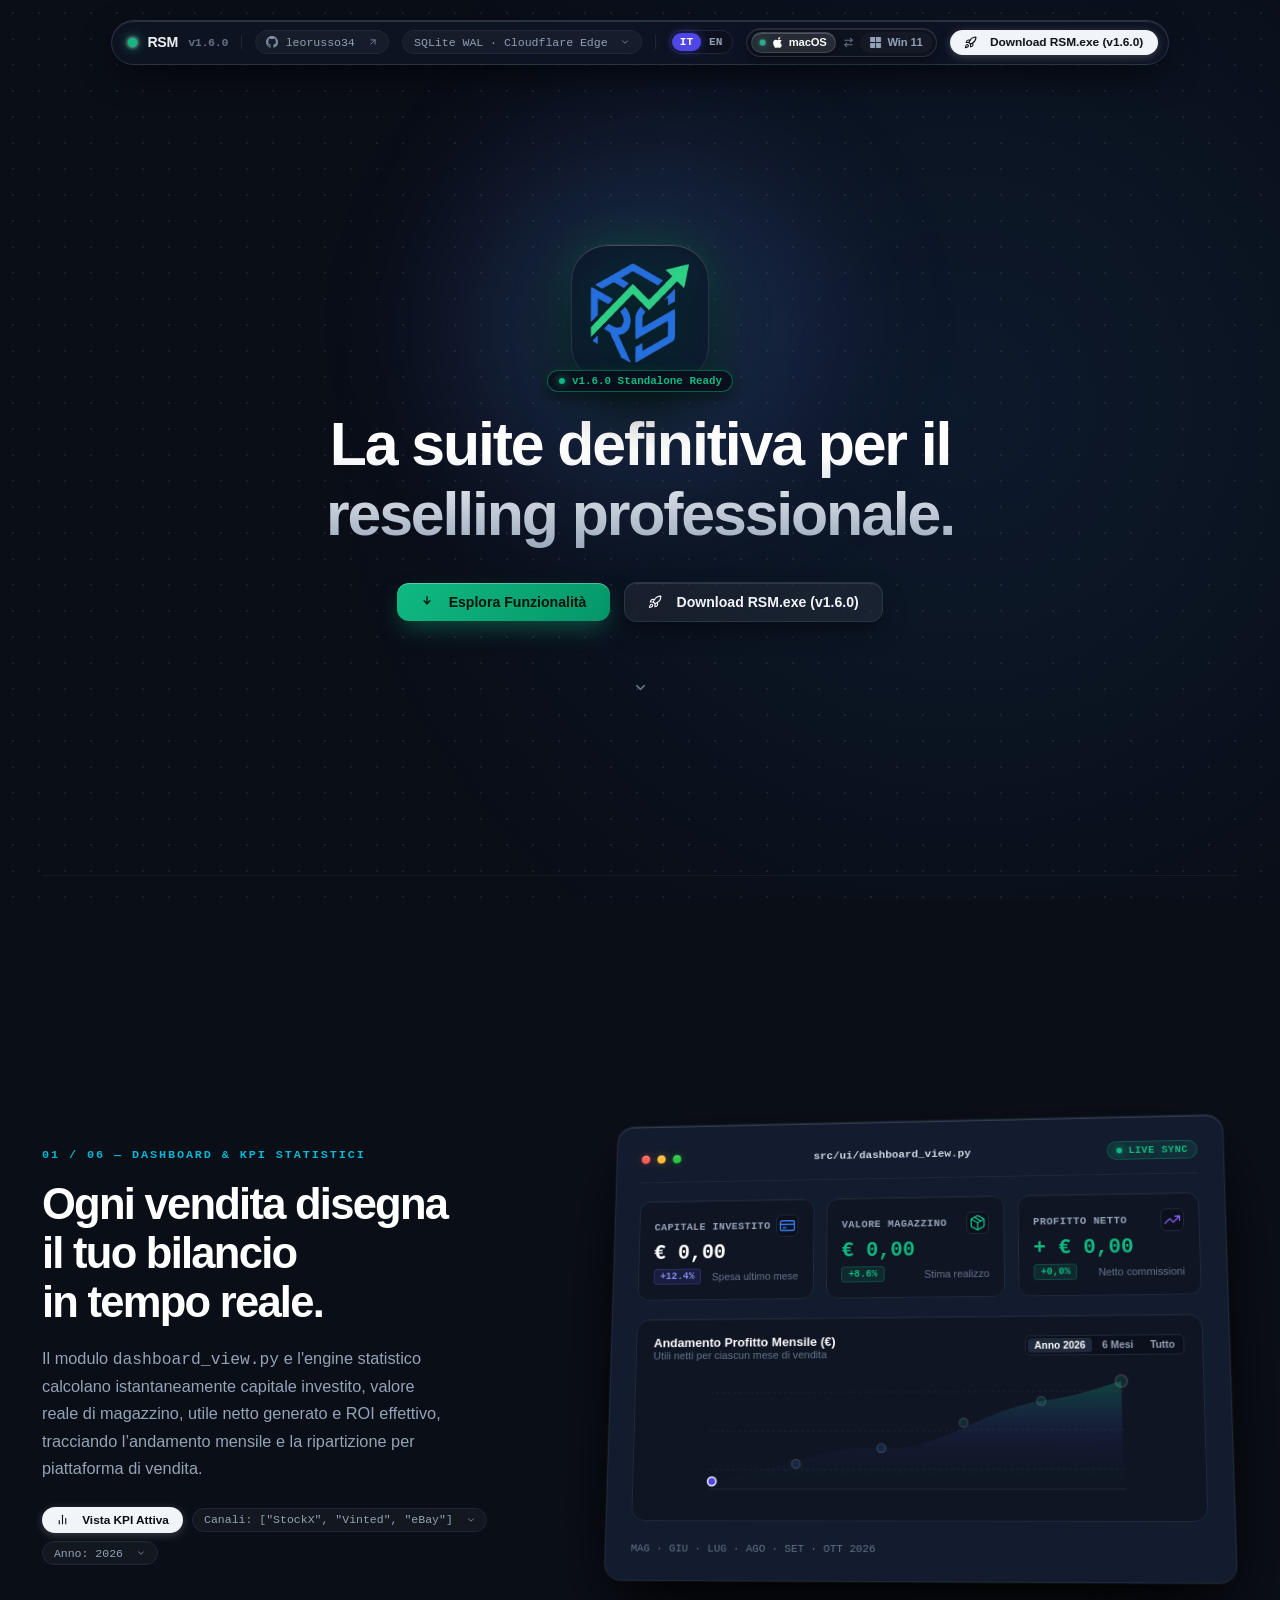
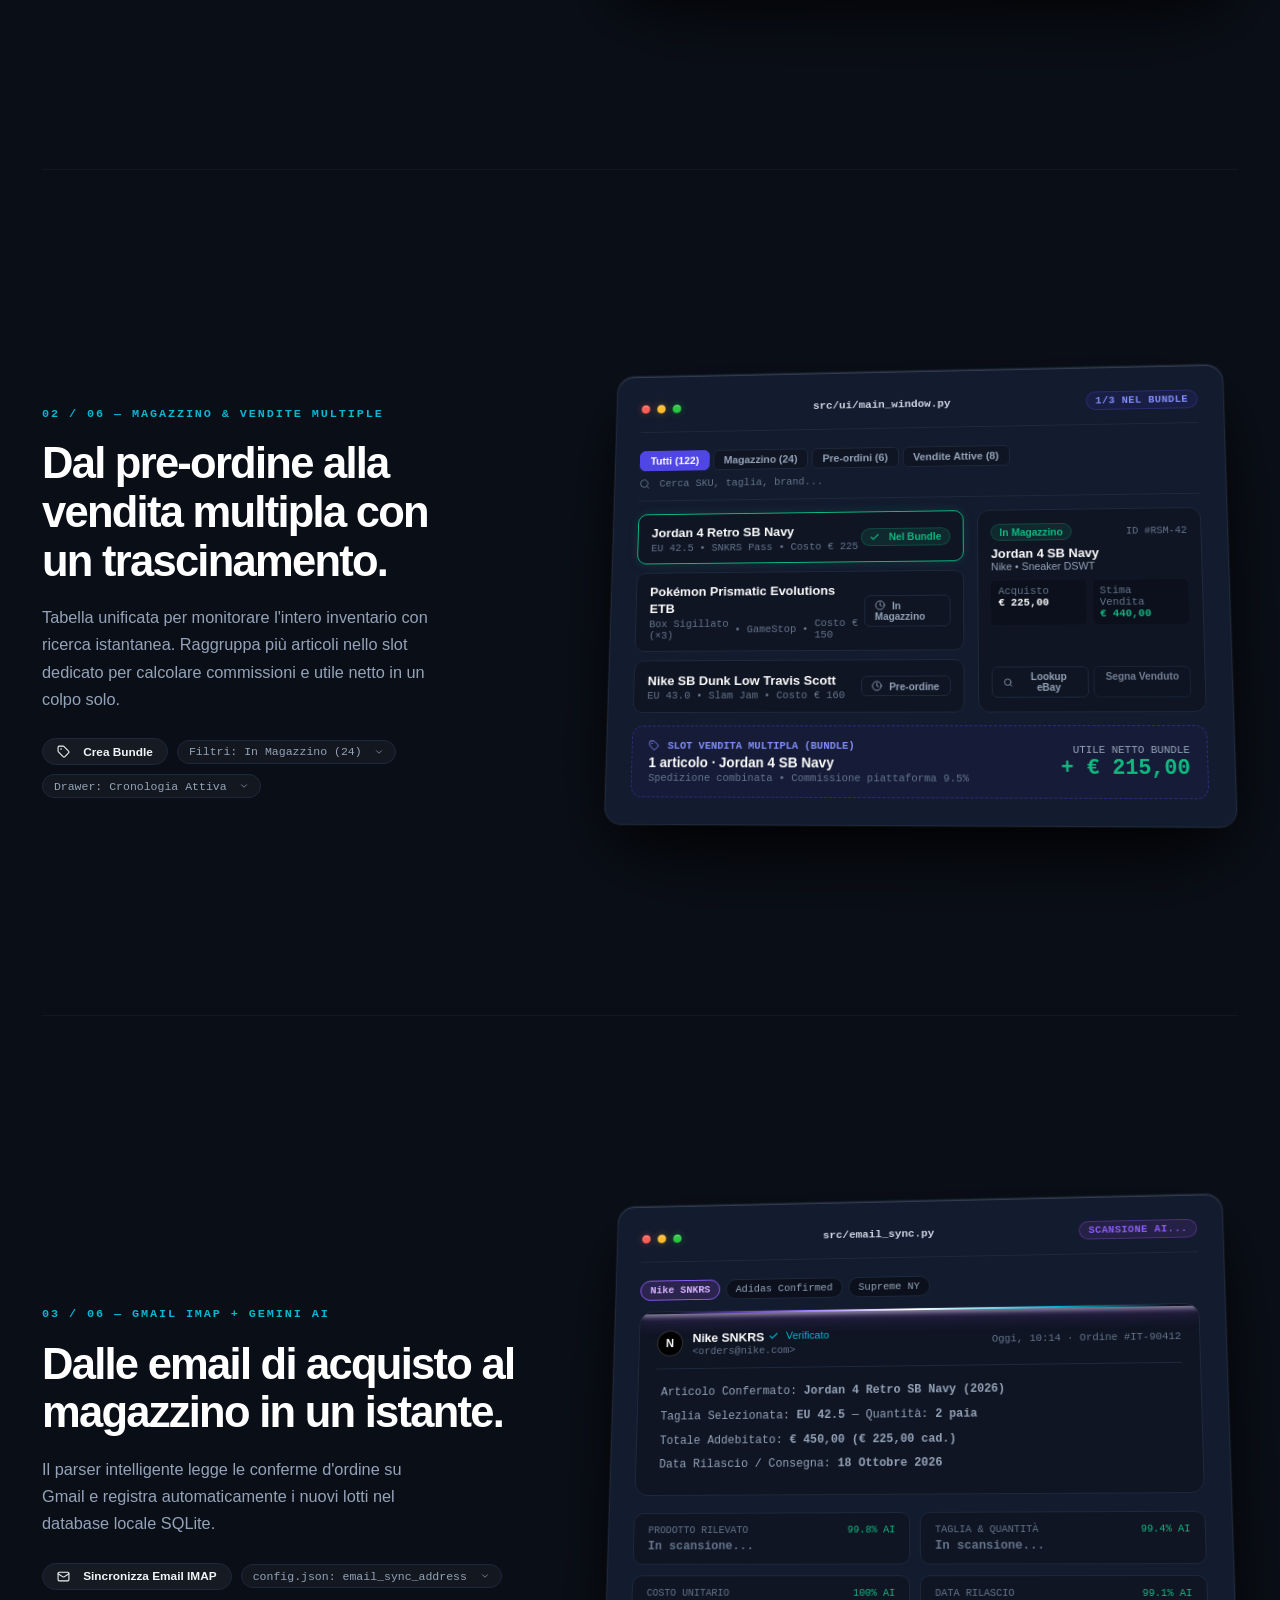
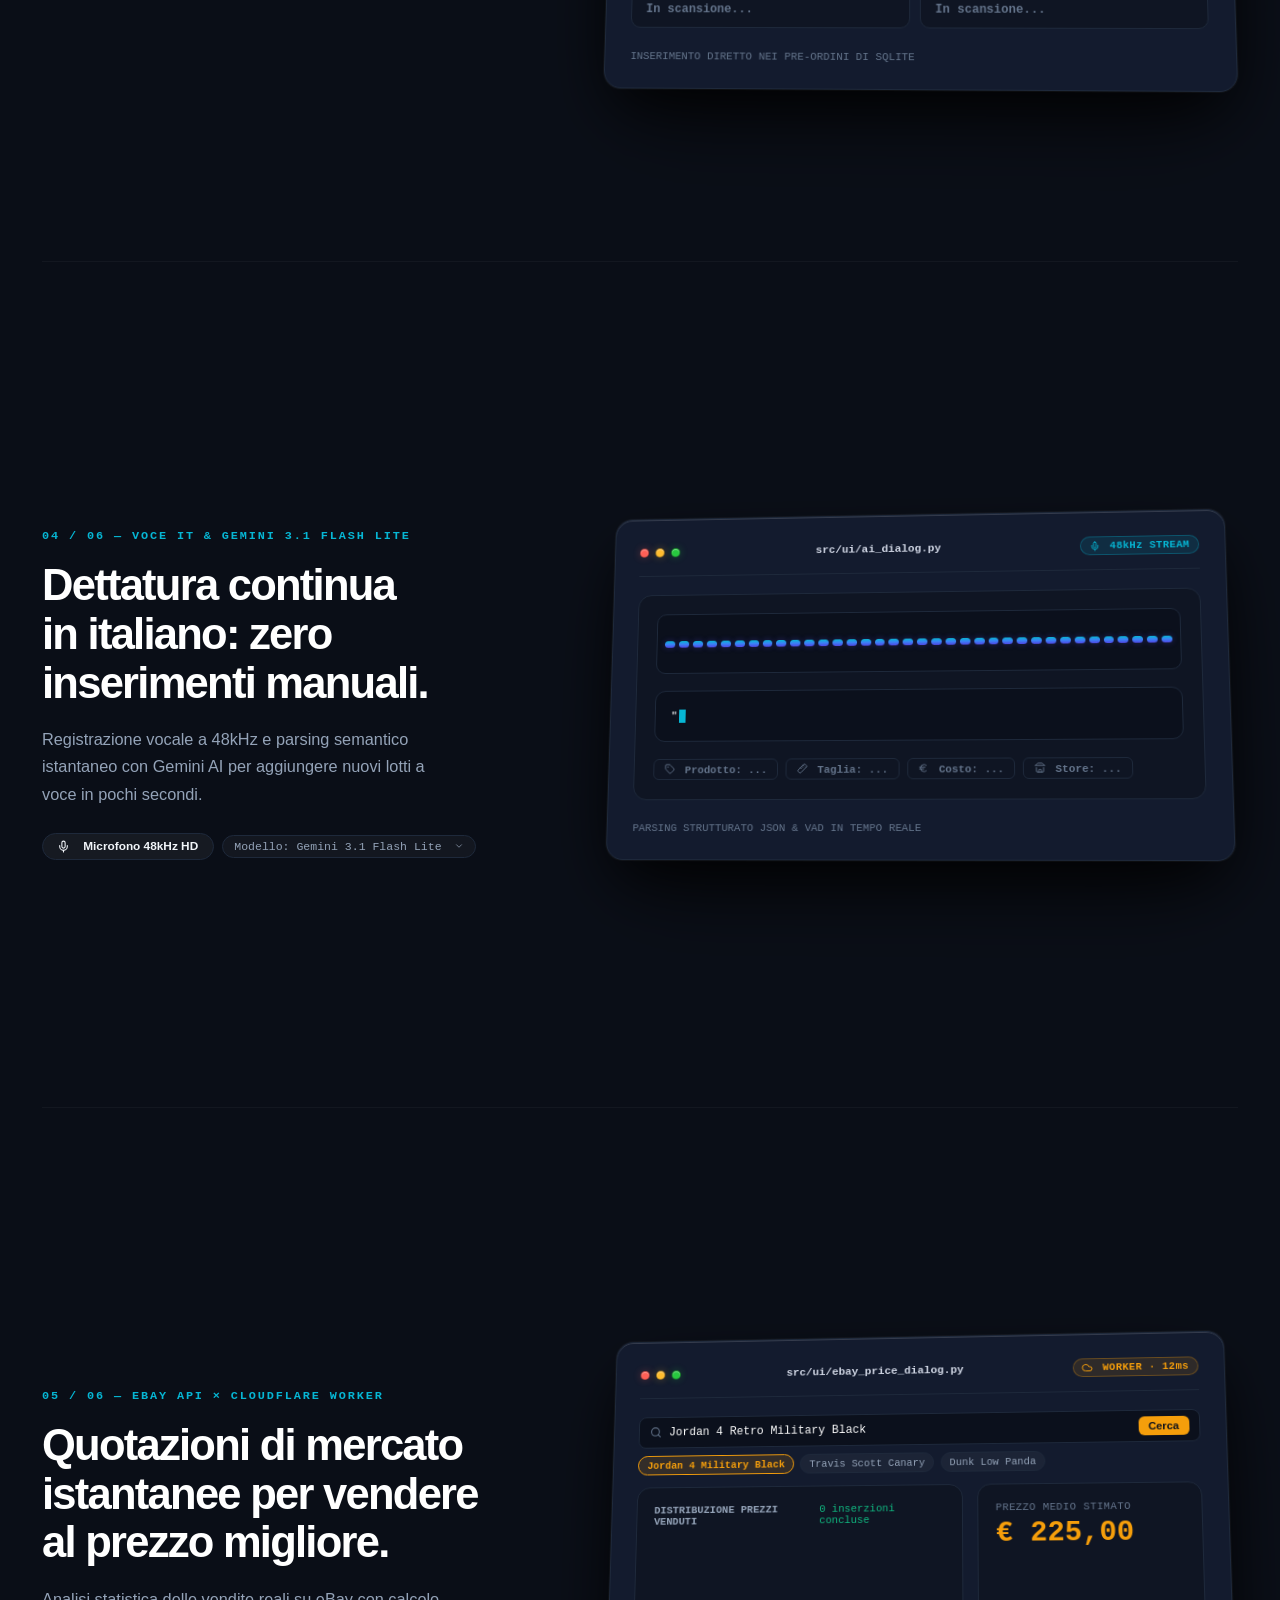
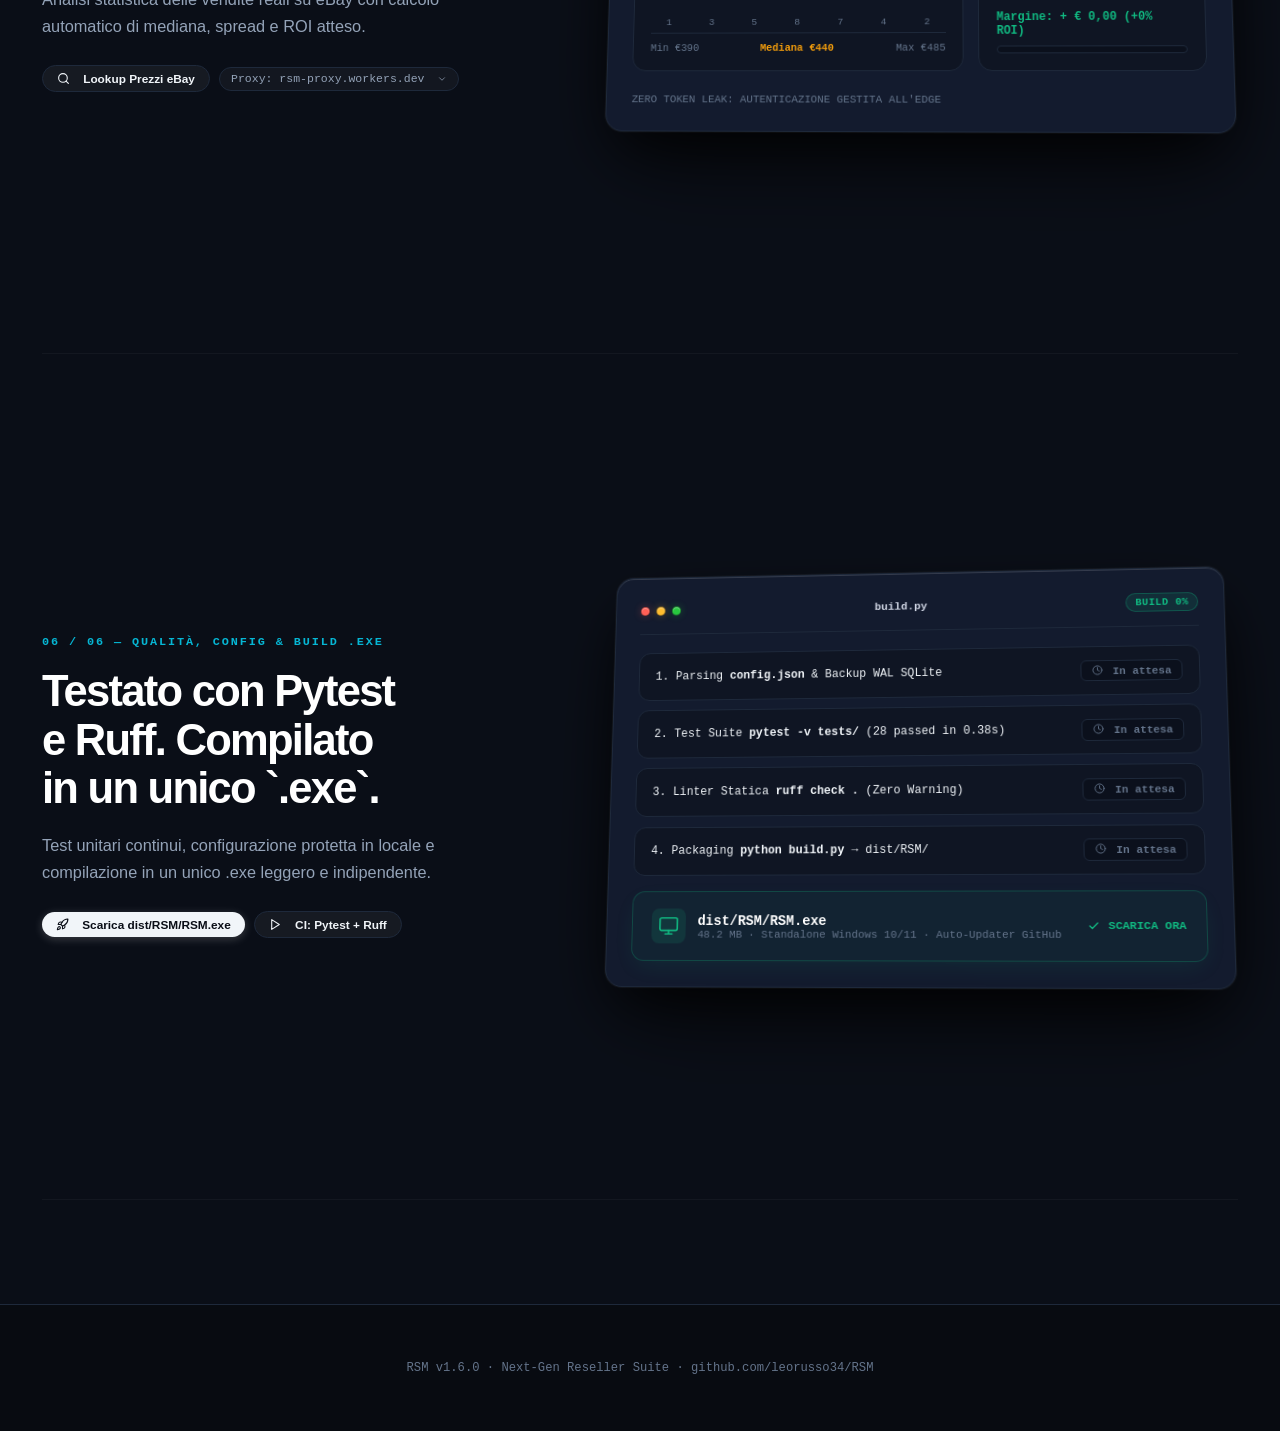
==== commit b1011568: "chore: align release v1.6.0, CORS protection, and CI workflow" ====
--- a/docs/index.html
+++ b/docs/index.html
@@ -4,7 +4,7 @@
   <meta charset="UTF-8" />
   <meta name="viewport" content="width=device-width, initial-scale=1.0" />
   <title>RSM</title>
-  <meta name="description" content="RSM v1.5.0 — Scrollytelling interattivo in altissima definizione. Mappatura 1:1 con il codice sorgente reale: SQLite WAL, Cloudflare Worker, Gemini AI, eBay API e build PyInstaller." />
+  <meta name="description" content="RSM v1.6.0 — Scrollytelling interattivo in altissima definizione. Mappatura 1:1 con il codice sorgente reale: SQLite WAL, Cloudflare Worker, Gemini AI, eBay API e build PyInstaller." />
   <link rel="icon" type="image/png" href="assets/icon.png" />
   <style>
     /* ==========================================================================
@@ -2108,7 +2108,7 @@
     <div class="brand-mark">
       <span class="brand-dot" title="Database Locale Online"></span>
       <span>RSM</span>
-      <span class="brand-ver" style="color:var(--text-dim); font-family:var(--font-mono); font-size:0.72rem;">v1.5.0</span>
+      <span class="brand-ver" style="color:var(--text-dim); font-family:var(--font-mono); font-size:0.72rem;">v1.6.0</span>
     </div>
 
     <div class="divider"></div>
@@ -2156,7 +2156,7 @@
       </span>
     </a>
 
-    <a href="https://github.com/leorusso34/RSM/releases/latest/download/RSM.exe" class="ui-btn download-action" id="hdr-download-link" title="Scarica RSM.exe (v1.5.0) da GitHub Releases" target="_blank" rel="noopener noreferrer"><svg class="btn-icon-svg rocket-icon-svg" viewBox="0 0 24 24" width="13" height="13" fill="none" stroke="currentColor" stroke-width="2" stroke-linecap="round" stroke-linejoin="round" aria-hidden="true"><path d="M4.5 16.5c-1.5 1.26-2 5-2 5s3.74-.5 5-2c.71-.84.7-2.13-.09-2.91a2.18 2.18 0 0 0-2.91-.09z"/><path d="m12 15-3-3a22 22 0 0 1 2-3.95A12.88 12.88 0 0 1 22 2c0 2.72-.78 7.5-6 11a22.35 22.35 0 0 1-4 2z"/><path d="M9 12H4s.55-3.03 2-4c1.62-1.08 5 0 5 0"/><path d="M12 15v5s3.03-.55 4-2c1.08-1.62 0-5 0-5"/></svg><span id="hdr-download-btn">Download RSM.exe (v1.5.0)</span></a>
+    <a href="https://github.com/leorusso34/RSM/releases/latest/download/RSM.exe" class="ui-btn download-action" id="hdr-download-link" title="Scarica RSM.exe (v1.6.0) da GitHub Releases" target="_blank" rel="noopener noreferrer"><svg class="btn-icon-svg rocket-icon-svg" viewBox="0 0 24 24" width="13" height="13" fill="none" stroke="currentColor" stroke-width="2" stroke-linecap="round" stroke-linejoin="round" aria-hidden="true"><path d="M4.5 16.5c-1.5 1.26-2 5-2 5s3.74-.5 5-2c.71-.84.7-2.13-.09-2.91a2.18 2.18 0 0 0-2.91-.09z"/><path d="m12 15-3-3a22 22 0 0 1 2-3.95A12.88 12.88 0 0 1 22 2c0 2.72-.78 7.5-6 11a22.35 22.35 0 0 1-4 2z"/><path d="M9 12H4s.55-3.03 2-4c1.62-1.08 5 0 5 0"/><path d="M12 15v5s3.03-.55 4-2c1.08-1.62 0-5 0-5"/></svg><span id="hdr-download-btn">Download RSM.exe (v1.6.0)</span></a>
   </header>
 
   <main class="page-wrap">
@@ -2174,7 +2174,7 @@
             <img src="assets/icon.png" srcset="assets/icon.png 1x, assets/icon_2048.png 2x" alt="RSM Master Logo" class="hero-logo-img" id="hero-logo-img" width="1024" height="1024" decoding="async">
             <div class="hero-status-pill">
               <span class="hero-live-dot" aria-hidden="true"></span>
-              <span id="hero-version-txt">v1.5.0 Standalone Ready</span>
+              <span id="hero-version-txt">v1.6.0 Standalone Ready</span>
             </div>
           </div>
         </div>
@@ -2199,7 +2199,7 @@
               <path d="M9 12H4s.55-3.03 2-4c1.62-1.08 5 0 5 0"/>
               <path d="M12 15v5s3.03-.55 4-2c1.08-1.62 0-5 0-5"/>
             </svg>
-            <span id="hero-download-btn-txt">Download RSM.exe (v1.5.0)</span>
+            <span id="hero-download-btn-txt">Download RSM.exe (v1.6.0)</span>
           </a>
         </div>
 
@@ -2819,7 +2819,7 @@
   </main>
 
   <footer>
-    <span id="footer-text">RSM v1.5.0 · Next-Gen Reseller Suite · github.com/leorusso34/RSM</span>
+    <span id="footer-text">RSM v1.6.0 · Next-Gen Reseller Suite · github.com/leorusso34/RSM</span>
   </footer>
 
   <script>
@@ -2842,11 +2842,11 @@
 
     const I18N = {
       it: {
-        hdrDownload: 'Download RSM.exe (v1.5.0)',
-        heroVersion: 'v1.5.0 Standalone Ready',
+        hdrDownload: 'Download RSM.exe (v1.6.0)',
+        heroVersion: 'v1.6.0 Standalone Ready',
         heroTitle: 'La suite definitiva per il reselling professionale.',
         heroExploreBtn: 'Esplora Funzionalità',
-        heroDownloadBtn: 'Download RSM.exe (v1.5.0)',
+        heroDownloadBtn: 'Download RSM.exe (v1.6.0)',
         heroScrollHint: 'Scrolla per scoprire le 6 innovazioni',
         p1Eyebrow: '01 / 06 — DASHBOARD & KPI STATISTICI',
         p1Title: 'Ogni vendita disegna il tuo bilancio in tempo reale.',
@@ -2965,14 +2965,14 @@
         p6Pending: 'In attesa',
         p6Ready: 'RSM.EXE PRONTO',
 
-        footer: 'RSM v1.5.0 · Next-Gen Reseller Suite · github.com/leorusso34/RSM'
+        footer: 'RSM v1.6.0 · Next-Gen Reseller Suite · github.com/leorusso34/RSM'
       },
       en: {
-        hdrDownload: 'Download RSM.exe (v1.5.0)',
-        heroVersion: 'v1.5.0 Standalone Ready',
+        hdrDownload: 'Download RSM.exe (v1.6.0)',
+        heroVersion: 'v1.6.0 Standalone Ready',
         heroTitle: 'The definitive suite for professional reselling.',
         heroExploreBtn: 'Explore Features',
-        heroDownloadBtn: 'Download RSM.exe (v1.5.0)',
+        heroDownloadBtn: 'Download RSM.exe (v1.6.0)',
         heroScrollHint: 'Scroll to discover the 6 innovations',
         p1Eyebrow: '01 / 06 — STATISTICAL DASHBOARD & KPIS',
         p1Title: 'Every sale shapes your financial balance in real time.',
@@ -3091,7 +3091,7 @@
         p6Pending: 'Pending',
         p6Ready: 'RSM.EXE READY',
 
-        footer: 'RSM v1.5.0 · Next-Gen Reseller Suite · github.com/leorusso34/RSM'
+        footer: 'RSM v1.6.0 · Next-Gen Reseller Suite · github.com/leorusso34/RSM'
       }
     };
 
@@ -4194,7 +4194,7 @@
       setTimeout(() => {
         markDone(s4, st4, isIt ? 'Standalone .EXE' : 'Standalone .EXE');
         if (pctEl) {
-          pctEl.innerHTML = `${SVG_ICONS.check} ${isIt ? 'RELEASE PRONTA (v1.5.0)' : 'RELEASE READY (v1.5.0)'}`;
+          pctEl.innerHTML = `${SVG_ICONS.check} ${isIt ? 'RELEASE PRONTA (v1.6.0)' : 'RELEASE READY (v1.6.0)'}`;
         }
         if (btnTxt) btnTxt.textContent = isIt ? 'Riesegui Build CI' : 'Re-run CI Build';
         devopsActive = false;
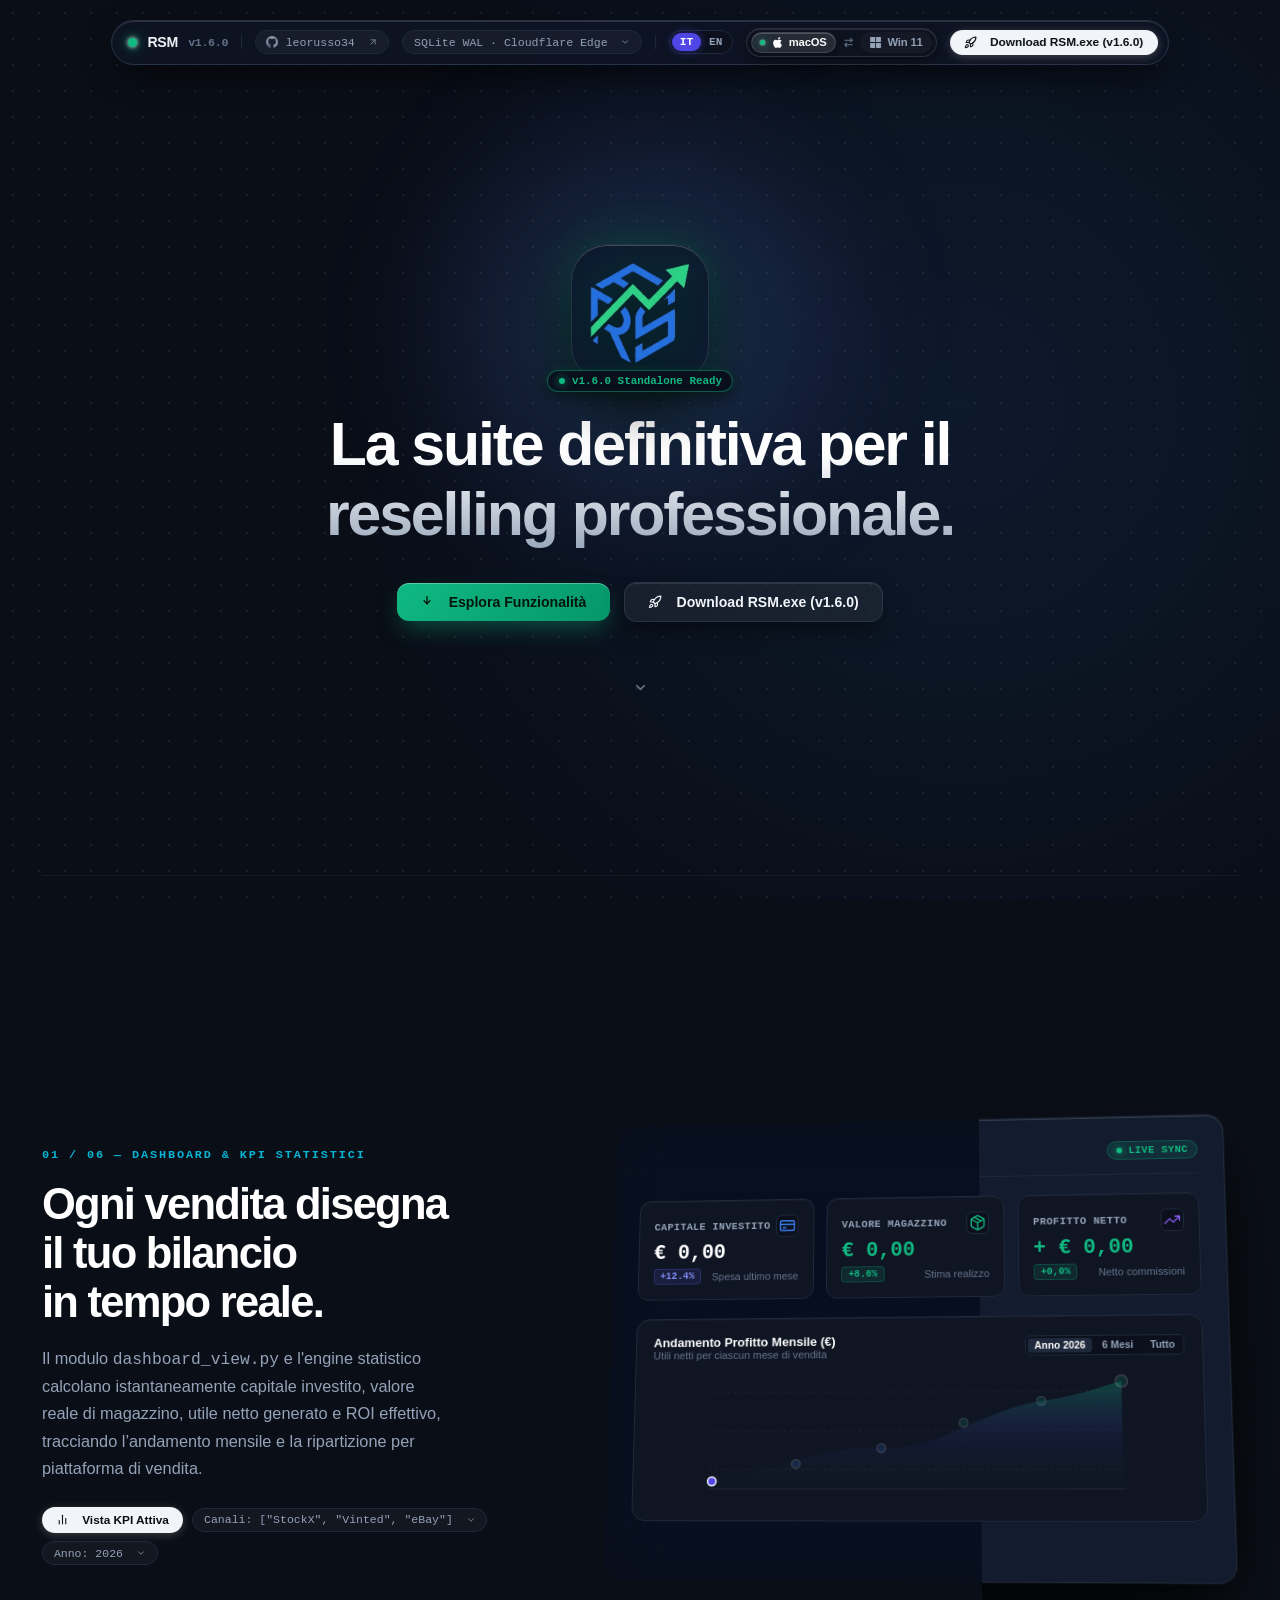
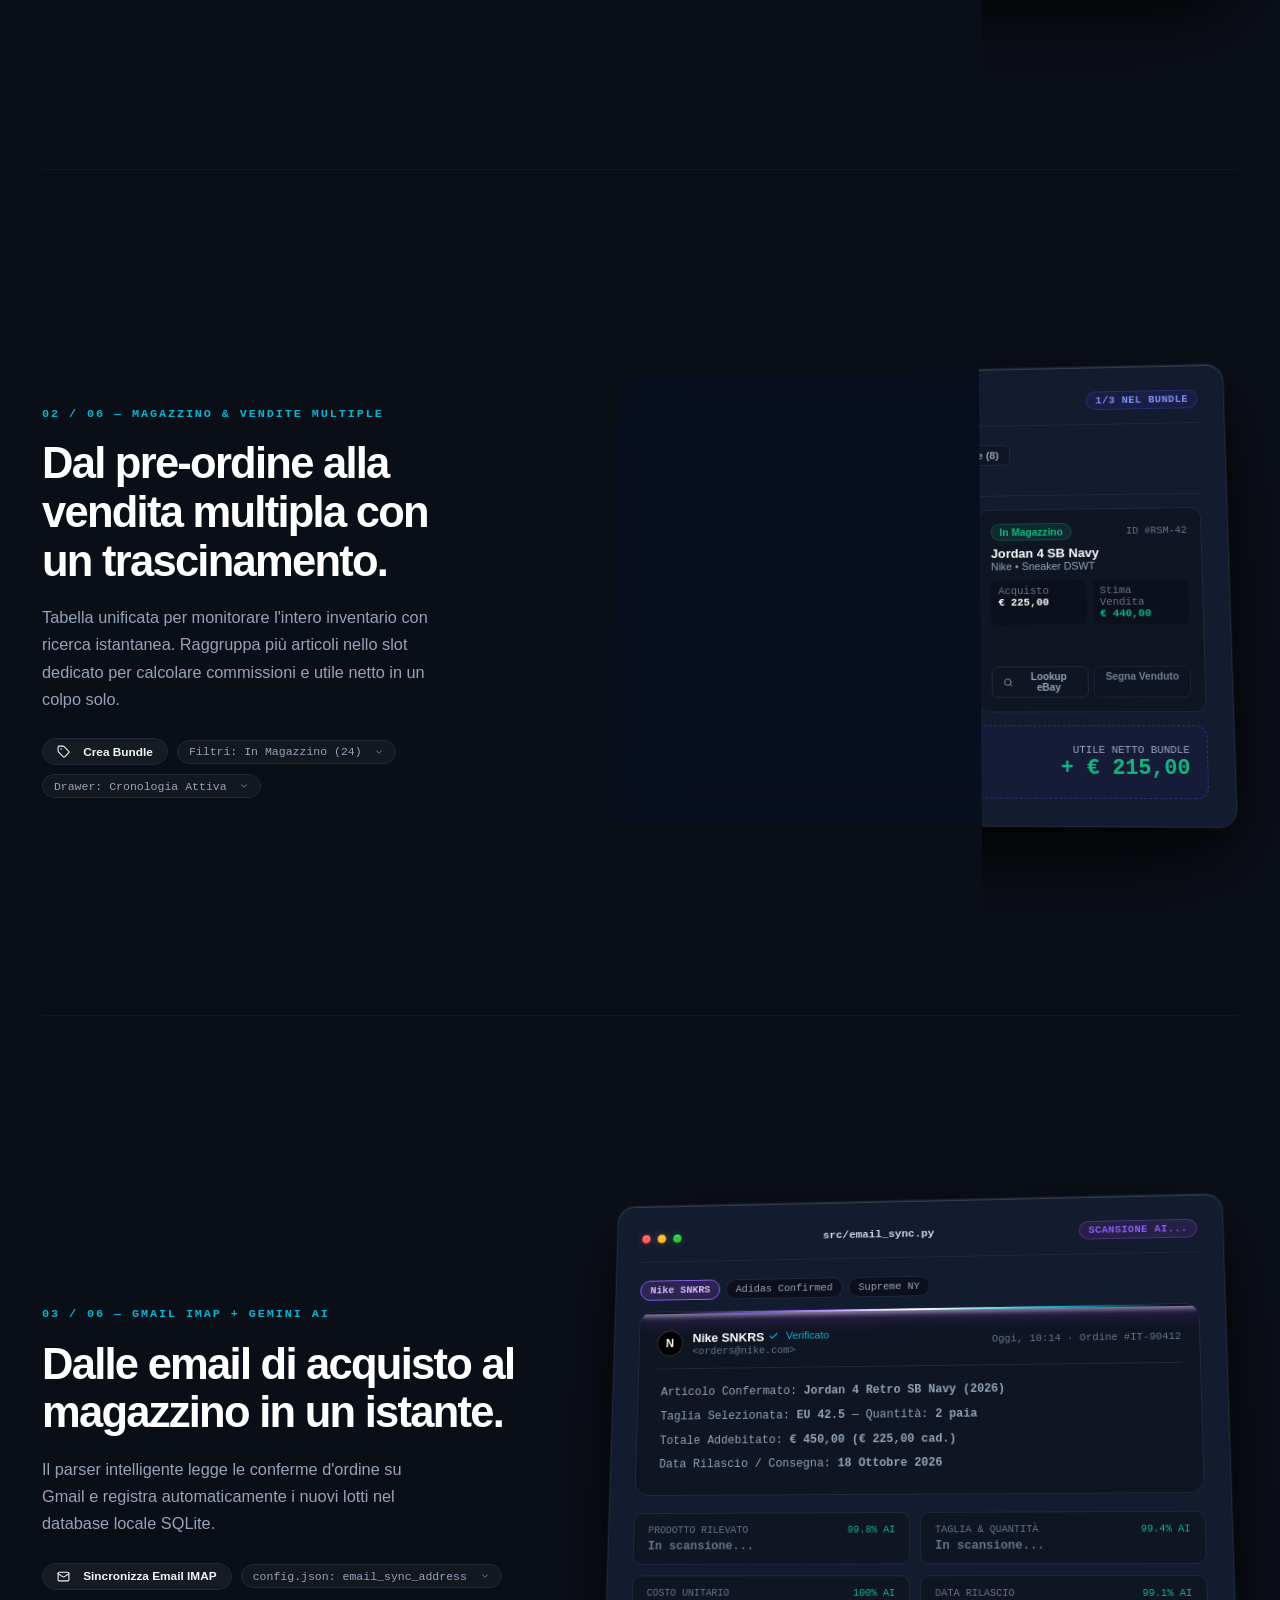
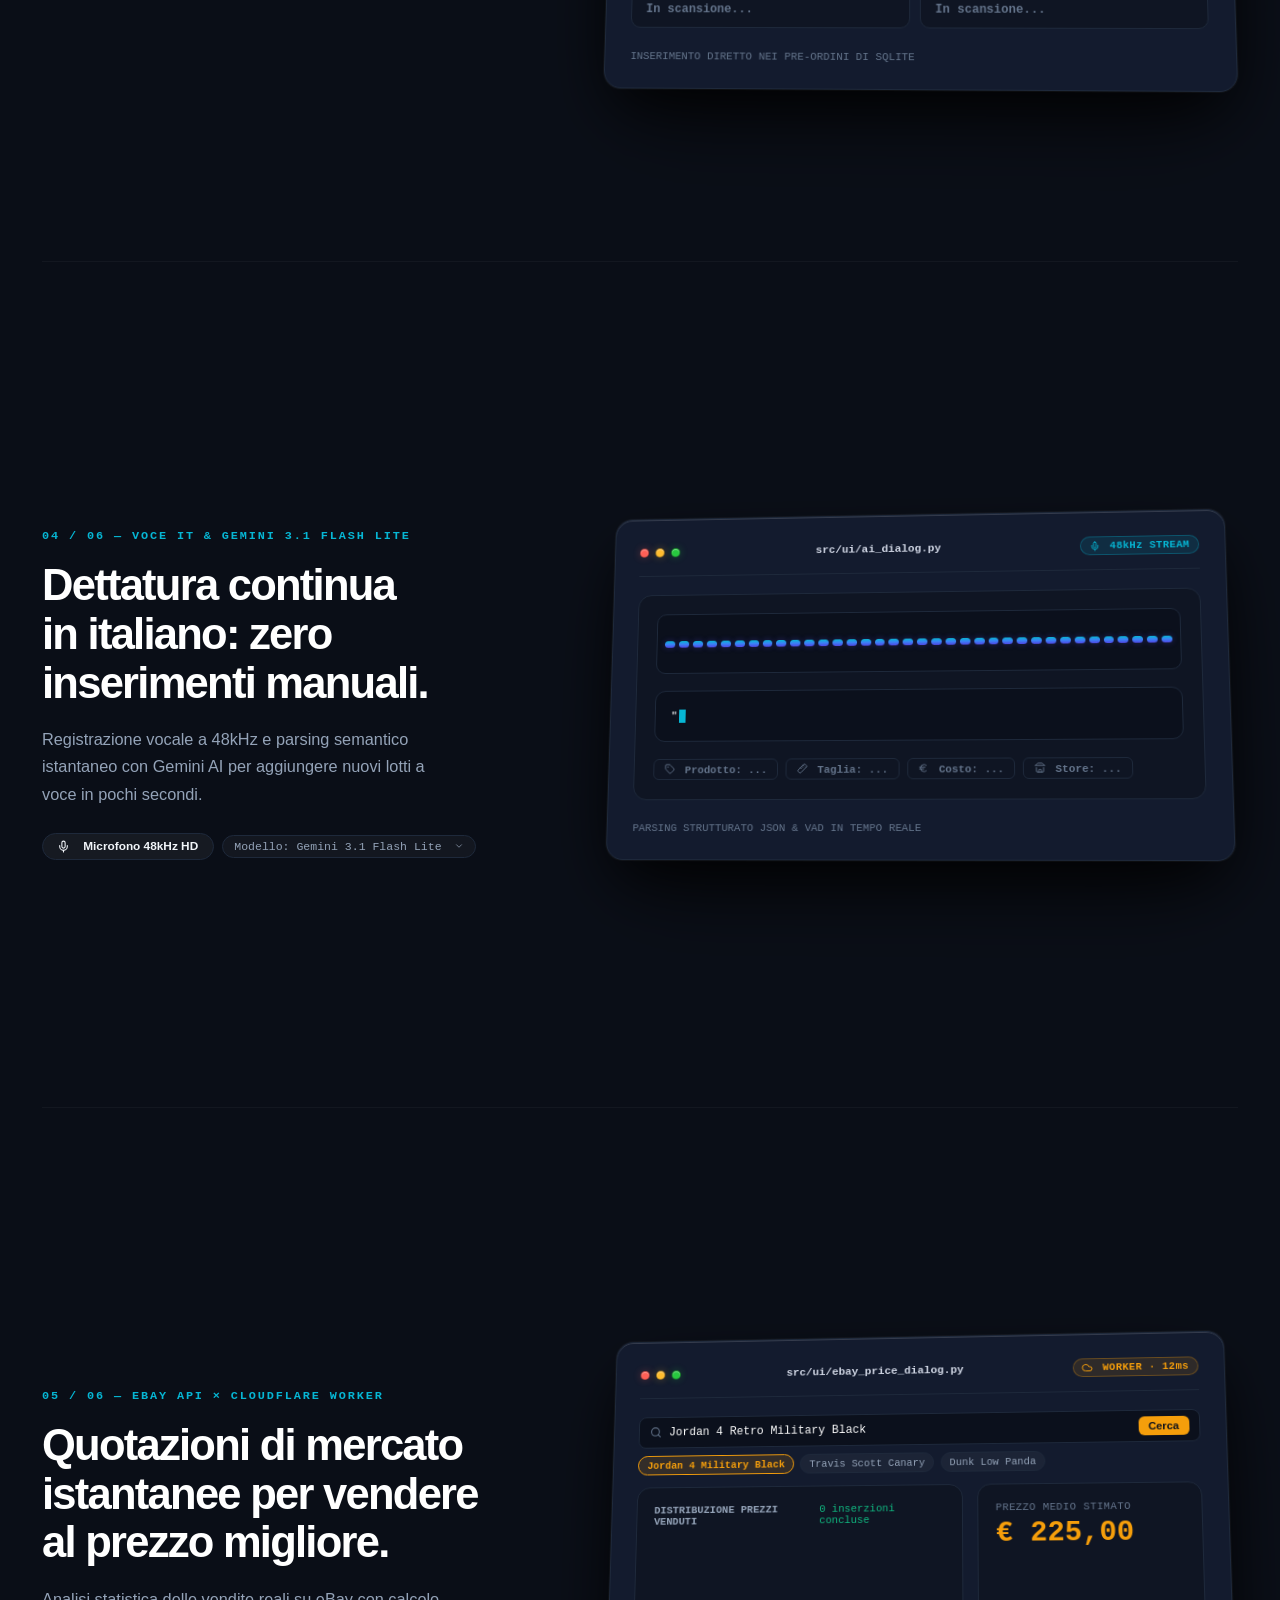
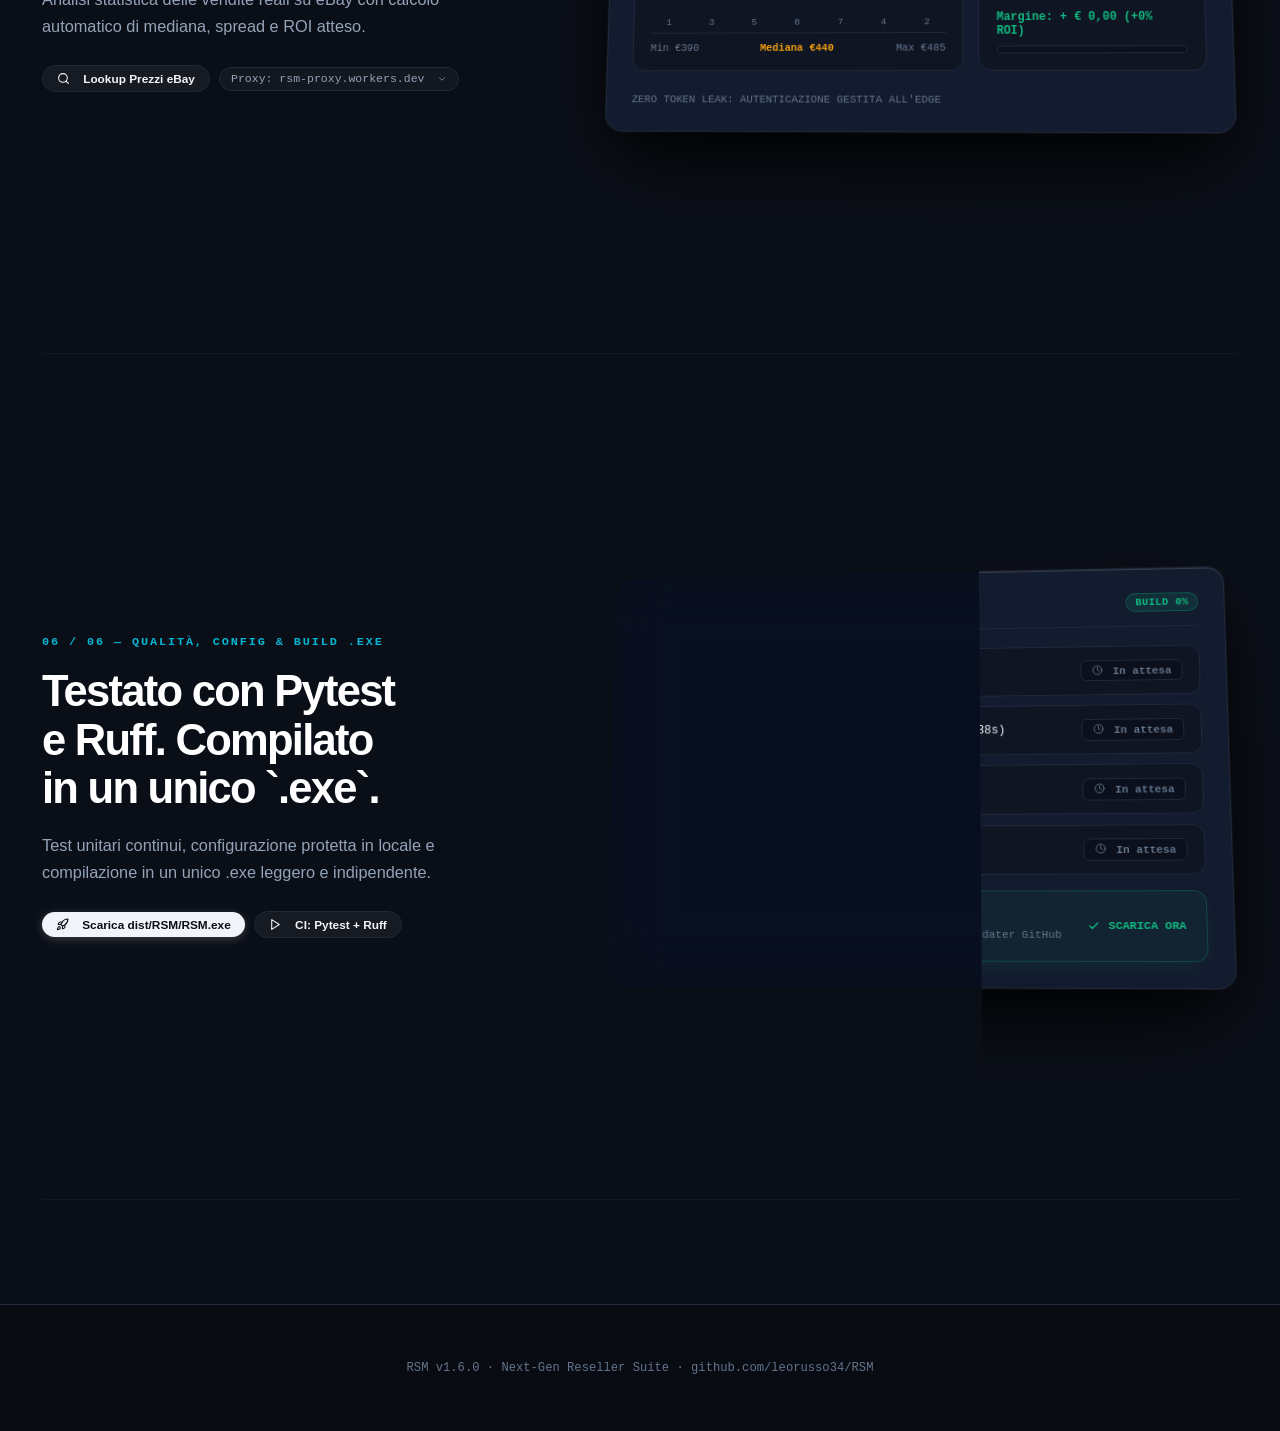
==== commit 4ebd823e: "update website index link" ====
--- a/docs/index.html
+++ b/docs/index.html
@@ -2156,7 +2156,7 @@
       </span>
     </a>
 
-    <a href="https://github.com/leorusso34/RSM/releases/latest/download/RSM.exe" class="ui-btn download-action" id="hdr-download-link" title="Scarica RSM.exe (v1.6.0) da GitHub Releases" target="_blank" rel="noopener noreferrer"><svg class="btn-icon-svg rocket-icon-svg" viewBox="0 0 24 24" width="13" height="13" fill="none" stroke="currentColor" stroke-width="2" stroke-linecap="round" stroke-linejoin="round" aria-hidden="true"><path d="M4.5 16.5c-1.5 1.26-2 5-2 5s3.74-.5 5-2c.71-.84.7-2.13-.09-2.91a2.18 2.18 0 0 0-2.91-.09z"/><path d="m12 15-3-3a22 22 0 0 1 2-3.95A12.88 12.88 0 0 1 22 2c0 2.72-.78 7.5-6 11a22.35 22.35 0 0 1-4 2z"/><path d="M9 12H4s.55-3.03 2-4c1.62-1.08 5 0 5 0"/><path d="M12 15v5s3.03-.55 4-2c1.08-1.62 0-5 0-5"/></svg><span id="hdr-download-btn">Download RSM.exe (v1.6.0)</span></a>
+    <a href="https://github.com/leorusso34/RSM/releases/tag/update_1.6" class="ui-btn download-action" id="hdr-download-link" title="Scarica RSM.exe (v1.6.0) da GitHub Releases" target="_blank" rel="noopener noreferrer"><svg class="btn-icon-svg rocket-icon-svg" viewBox="0 0 24 24" width="13" height="13" fill="none" stroke="currentColor" stroke-width="2" stroke-linecap="round" stroke-linejoin="round" aria-hidden="true"><path d="M4.5 16.5c-1.5 1.26-2 5-2 5s3.74-.5 5-2c.71-.84.7-2.13-.09-2.91a2.18 2.18 0 0 0-2.91-.09z"/><path d="m12 15-3-3a22 22 0 0 1 2-3.95A12.88 12.88 0 0 1 22 2c0 2.72-.78 7.5-6 11a22.35 22.35 0 0 1-4 2z"/><path d="M9 12H4s.55-3.03 2-4c1.62-1.08 5 0 5 0"/><path d="M12 15v5s3.03-.55 4-2c1.08-1.62 0-5 0-5"/></svg><span id="hdr-download-btn">Download RSM.exe (v1.6.0)</span></a>
   </header>
 
   <main class="page-wrap">
@@ -2192,7 +2192,7 @@
             </svg>
             <span id="hero-explore-btn-txt">Esplora Funzionalità</span>
           </button>
-          <a href="https://github.com/leorusso34/RSM/releases/latest/download/RSM.exe" class="hero-btn-secondary download-action" id="hero-download-btn" target="_blank" rel="noopener noreferrer">
+          <a href="https://github.com/leorusso34/RSM/releases/tag/update_1.6" class="hero-btn-secondary download-action" id="hero-download-btn" target="_blank" rel="noopener noreferrer">
             <svg class="btn-icon-svg rocket-icon-svg" viewBox="0 0 24 24" width="14" height="14" fill="none" stroke="currentColor" stroke-width="2" stroke-linecap="round" stroke-linejoin="round" aria-hidden="true">
               <path d="M4.5 16.5c-1.5 1.26-2 5-2 5s3.74-.5 5-2c.71-.84.7-2.13-.09-2.91a2.18 2.18 0 0 0-2.91-.09z"/>
               <path d="m12 15-3-3a22 22 0 0 1 2-3.95A12.88 12.88 0 0 1 22 2c0 2.72-.78 7.5-6 11a22.35 22.35 0 0 1-4 2z"/>
@@ -2758,7 +2758,7 @@
           Test unitari continui, configurazione protetta in locale e compilazione in un unico .exe leggero e indipendente.
         </p>
         <div class="point-controls">
-          <a href="https://github.com/leorusso34/RSM/releases/latest/download/RSM.exe" class="ui-btn download-action" id="p6-ctrl-1-link" target="_blank" rel="noopener noreferrer" style="text-decoration:none; cursor:pointer;"><svg class="btn-icon-svg rocket-icon-svg" viewBox="0 0 24 24" width="13" height="13" fill="none" stroke="currentColor" stroke-width="2" stroke-linecap="round" stroke-linejoin="round" aria-hidden="true"><path d="M4.5 16.5c-1.5 1.26-2 5-2 5s3.74-.5 5-2c.71-.84.7-2.13-.09-2.91a2.18 2.18 0 0 0-2.91-.09z"/><path d="m12 15-3-3a22 22 0 0 1 2-3.95A12.88 12.88 0 0 1 22 2c0 2.72-.78 7.5-6 11a22.35 22.35 0 0 1-4 2z"/><path d="M9 12H4s.55-3.03 2-4c1.62-1.08 5 0 5 0"/><path d="M12 15v5s3.03-.55 4-2c1.08-1.62 0-5 0-5"/></svg><span id="p6-ctrl-1">Scarica dist/RSM/RSM.exe</span></a>
+          <a href="https://github.com/leorusso34/RSM/releases/tag/update_1.6" class="ui-btn download-action" id="p6-ctrl-1-link" target="_blank" rel="noopener noreferrer" style="text-decoration:none; cursor:pointer;"><svg class="btn-icon-svg rocket-icon-svg" viewBox="0 0 24 24" width="13" height="13" fill="none" stroke="currentColor" stroke-width="2" stroke-linecap="round" stroke-linejoin="round" aria-hidden="true"><path d="M4.5 16.5c-1.5 1.26-2 5-2 5s3.74-.5 5-2c.71-.84.7-2.13-.09-2.91a2.18 2.18 0 0 0-2.91-.09z"/><path d="m12 15-3-3a22 22 0 0 1 2-3.95A12.88 12.88 0 0 1 22 2c0 2.72-.78 7.5-6 11a22.35 22.35 0 0 1-4 2z"/><path d="M9 12H4s.55-3.03 2-4c1.62-1.08 5 0 5 0"/><path d="M12 15v5s3.03-.55 4-2c1.08-1.62 0-5 0-5"/></svg><span id="p6-ctrl-1">Scarica dist/RSM/RSM.exe</span></a>
           <button class="ui-btn ghost interactive-btn" type="button" id="p6-build-btn" onclick="runDevopsDemo()"><svg class="btn-icon-svg" viewBox="0 0 24 24" width="13" height="13" fill="none" stroke="currentColor" stroke-width="2" stroke-linecap="round" stroke-linejoin="round" aria-hidden="true"><polygon points="5 3 19 12 5 21 5 3"/></svg><span id="p6-ctrl-2">Avvia Build CI</span></button>
         </div>
       </div>
@@ -2798,7 +2798,7 @@
           </div>
         </div>
 
-        <a href="https://github.com/leorusso34/RSM/releases/latest/download/RSM.exe" class="artifact-binary-card download-action" id="p6-binary-card" target="_blank" rel="noopener noreferrer" title="Clicca per scaricare RSM.exe da GitHub Releases">
+        <a href="https://github.com/leorusso34/RSM/releases/tag/update_1.6" class="artifact-binary-card download-action" id="p6-binary-card" target="_blank" rel="noopener noreferrer" title="Clicca per scaricare RSM.exe da GitHub Releases">
           <div style="display:flex; align-items:center; gap:0.75rem;">
             <div style="display:flex; align-items:center; justify-content:center; width:36px; height:36px; border-radius:8px; background:rgba(16,185,129,0.12);">
               <svg class="ui-icon-svg" viewBox="0 0 24 24" width="22" height="22" fill="none" stroke="var(--accent-emerald)" stroke-width="1.8" stroke-linecap="round" stroke-linejoin="round" aria-hidden="true"><rect width="20" height="14" x="2" y="3" rx="2"/><line x1="8" x2="16" y1="21" y2="21"/><line x1="12" x2="12" y1="17" y2="21"/></svg>
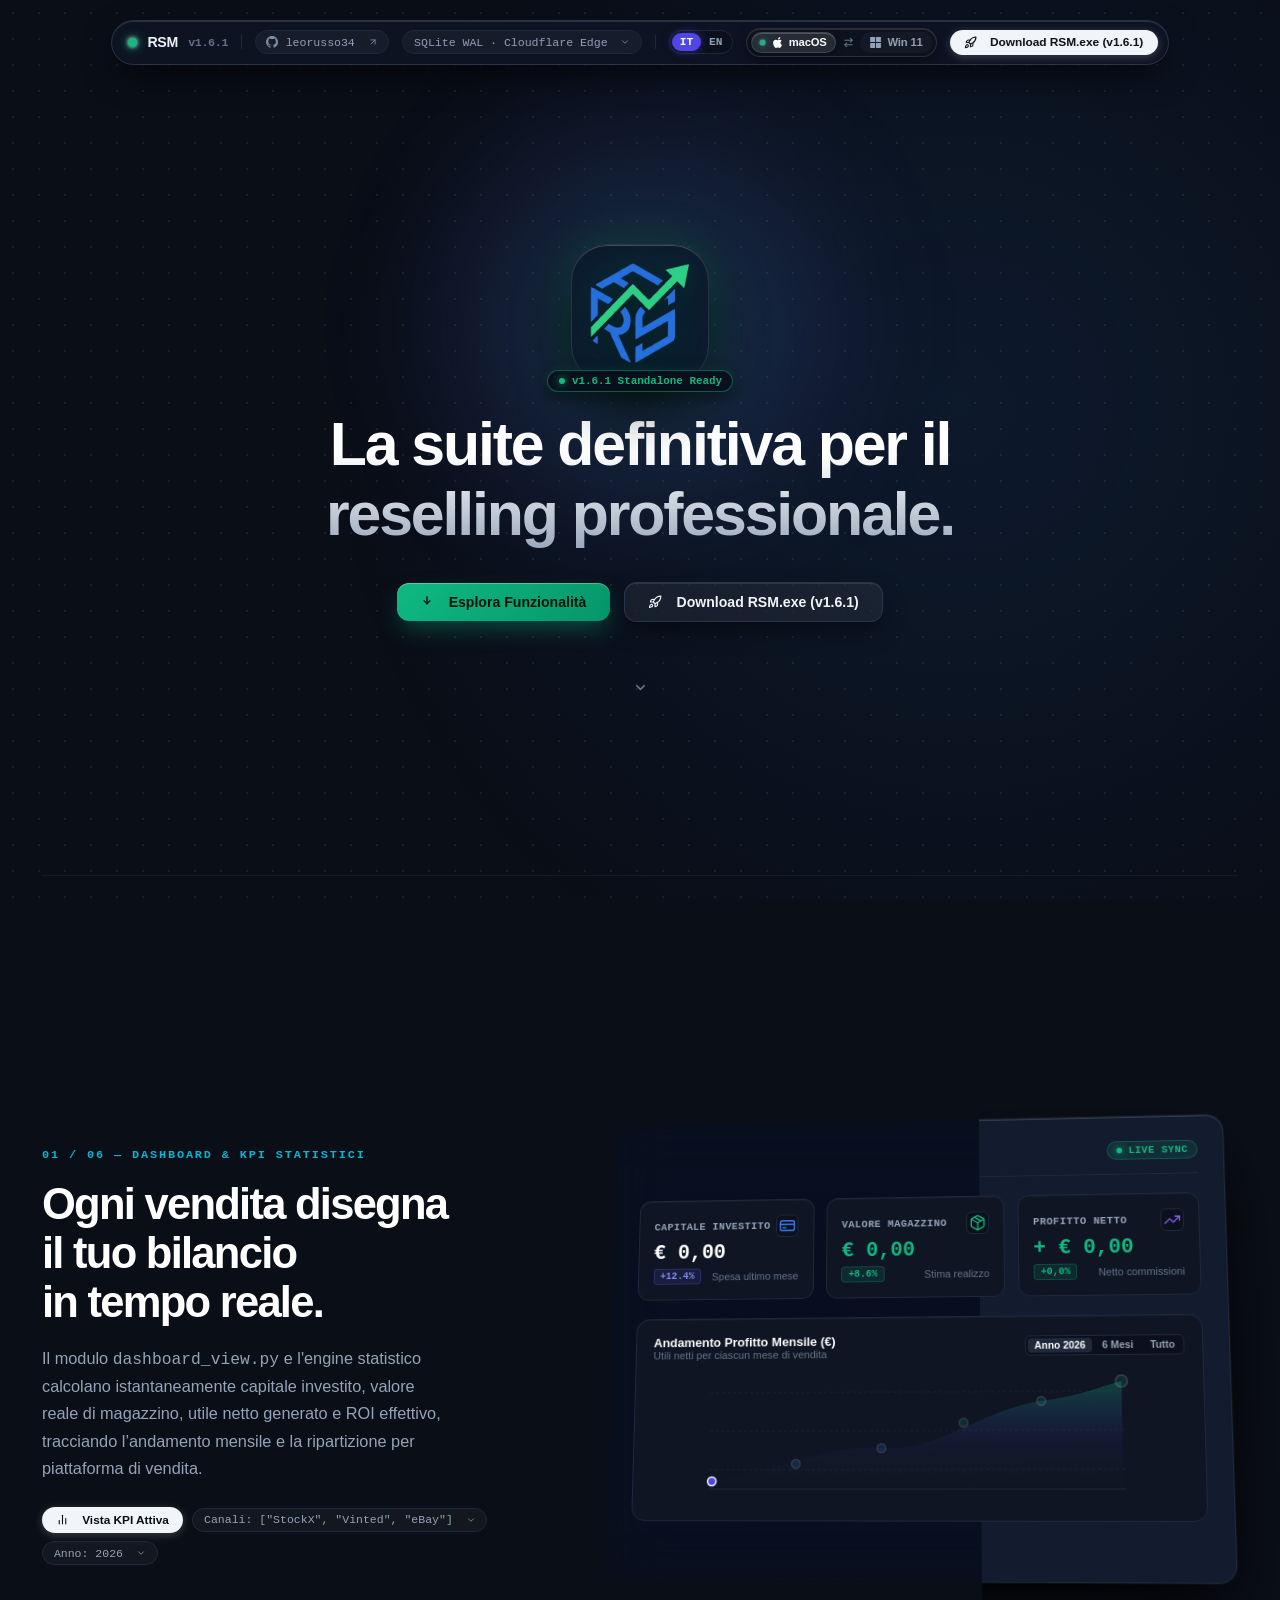
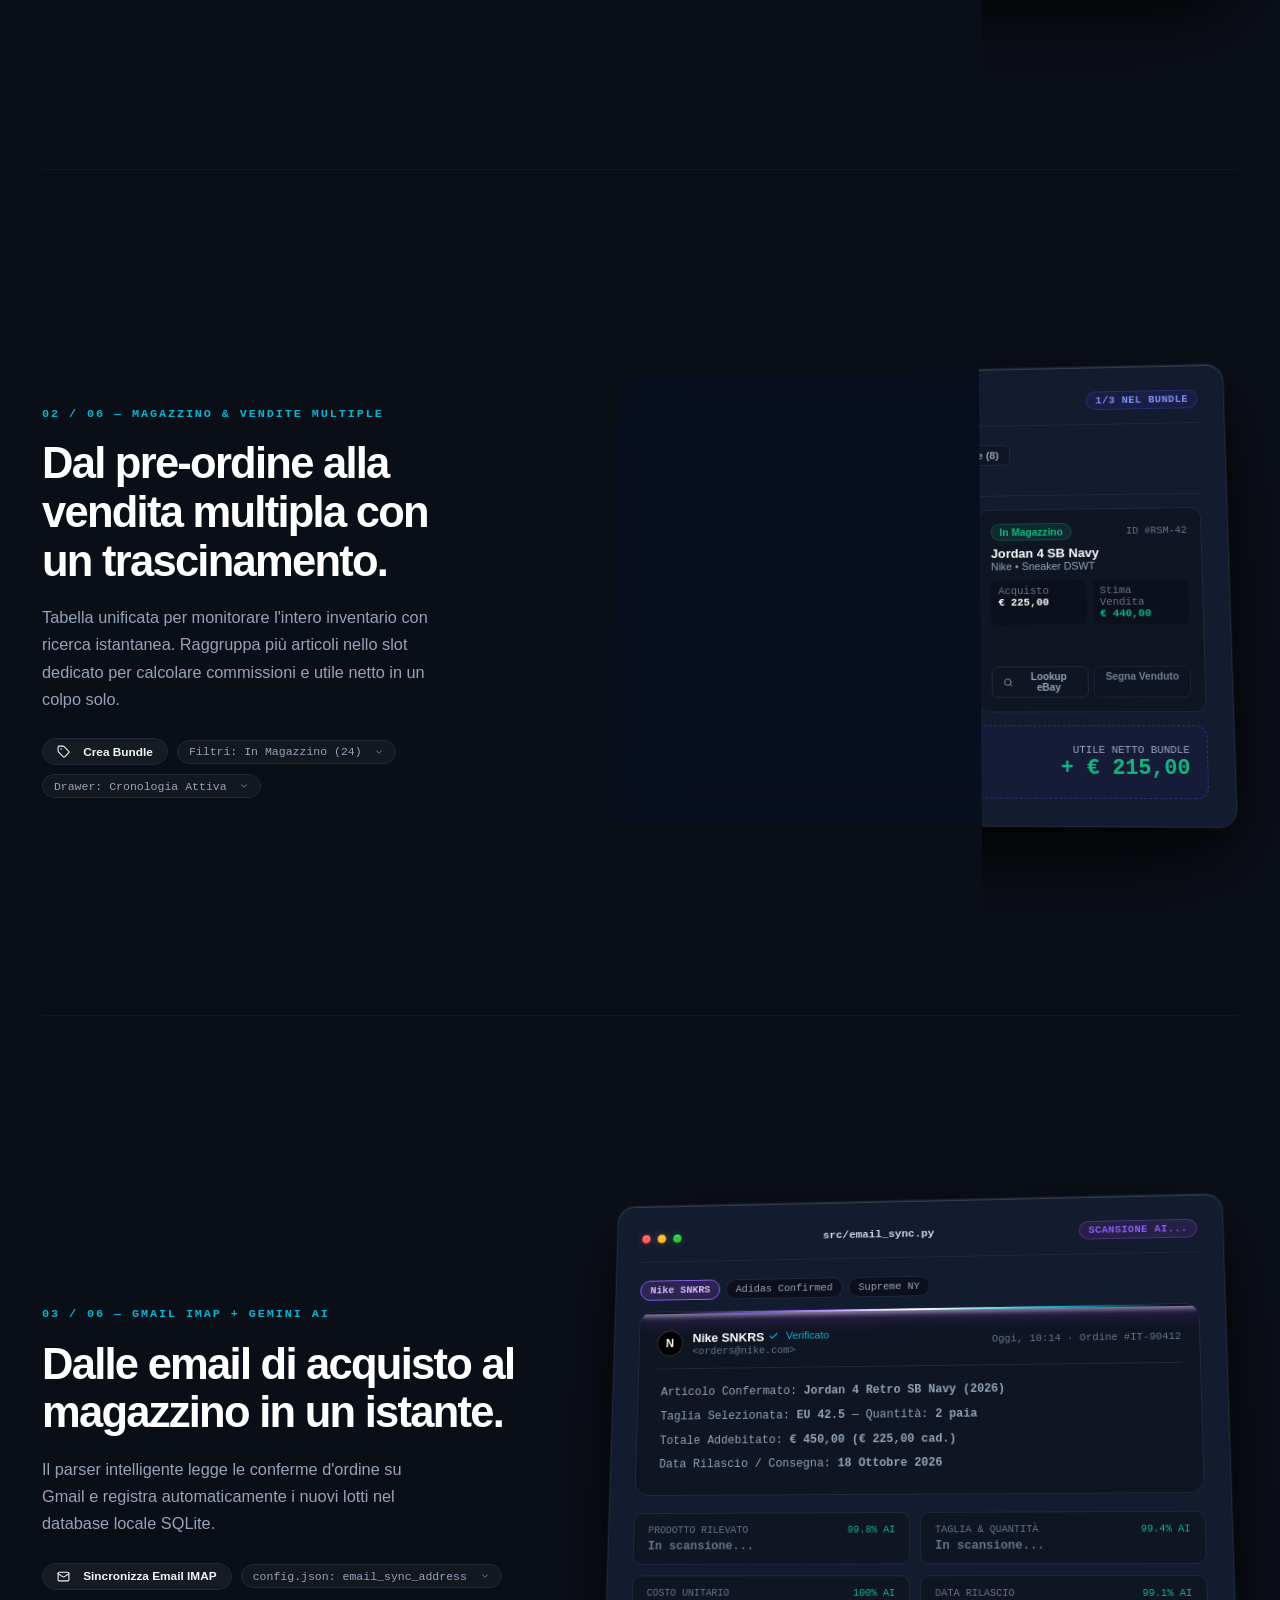
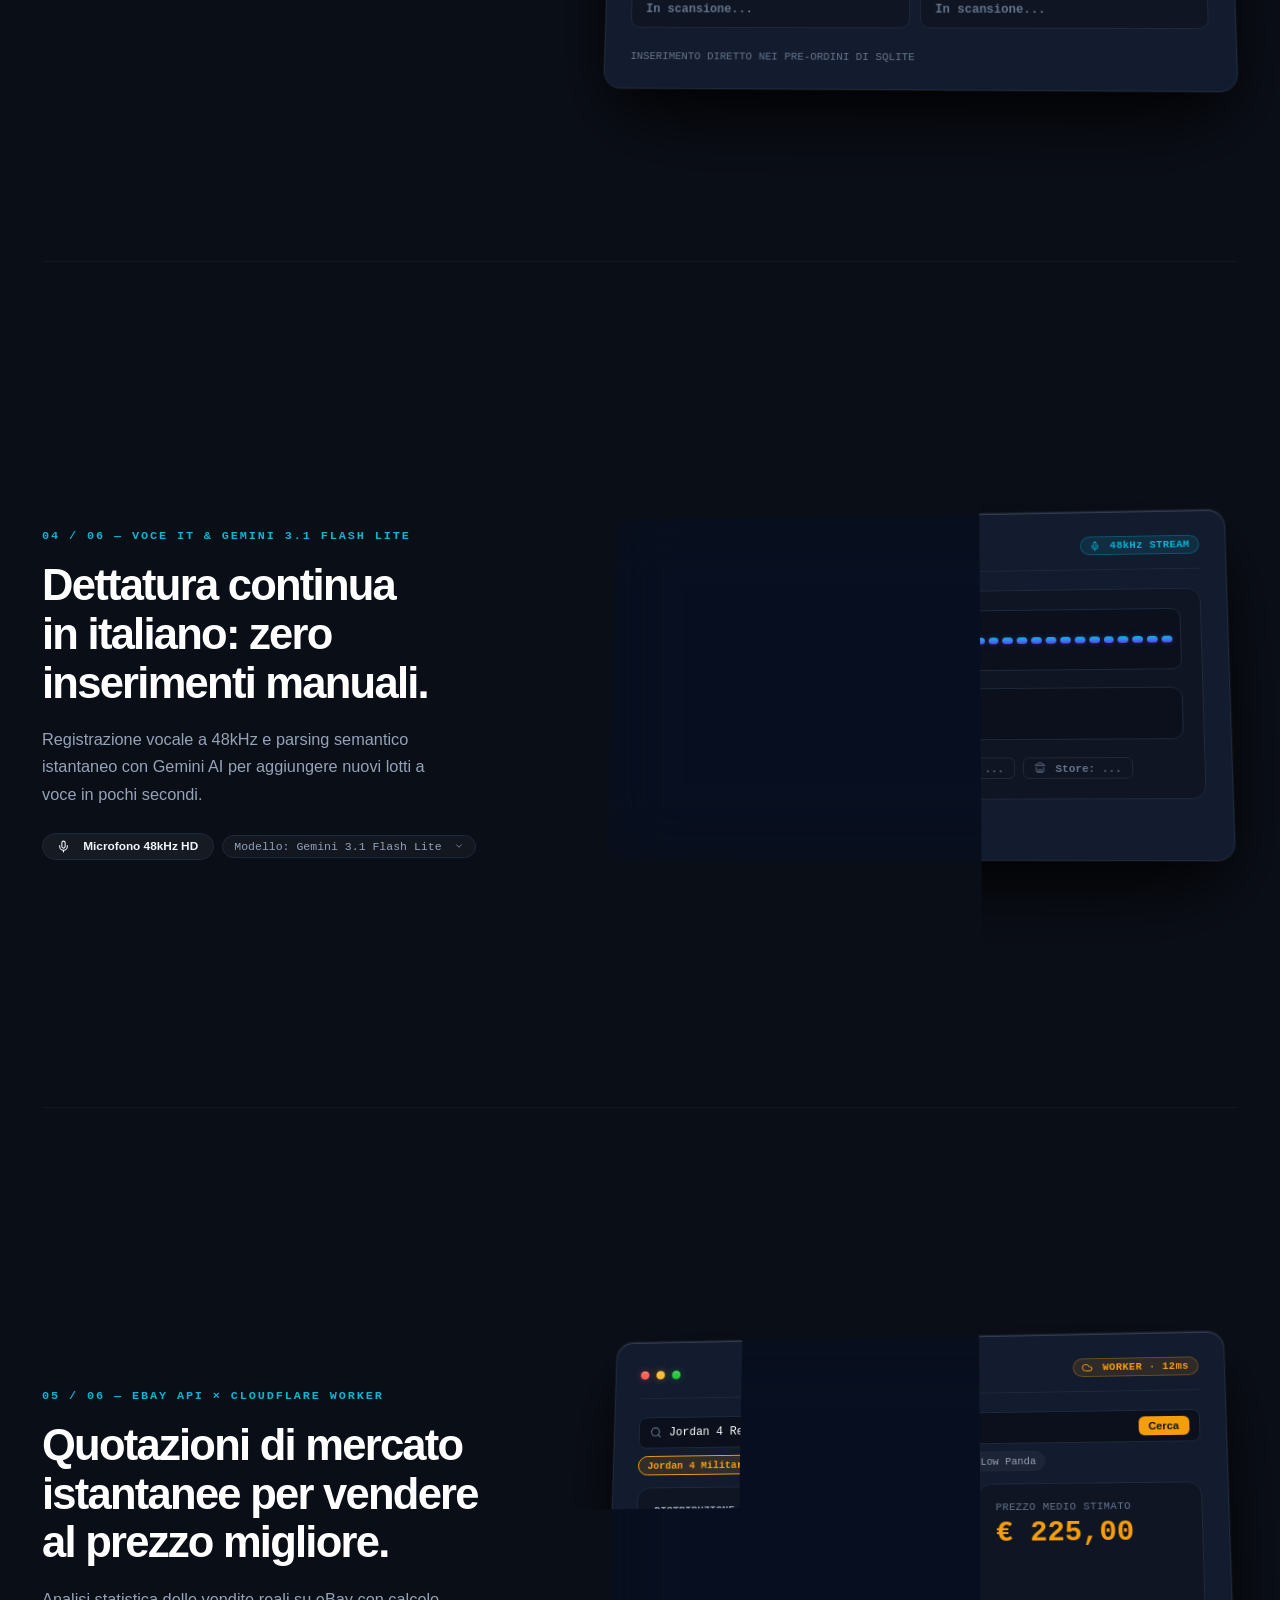
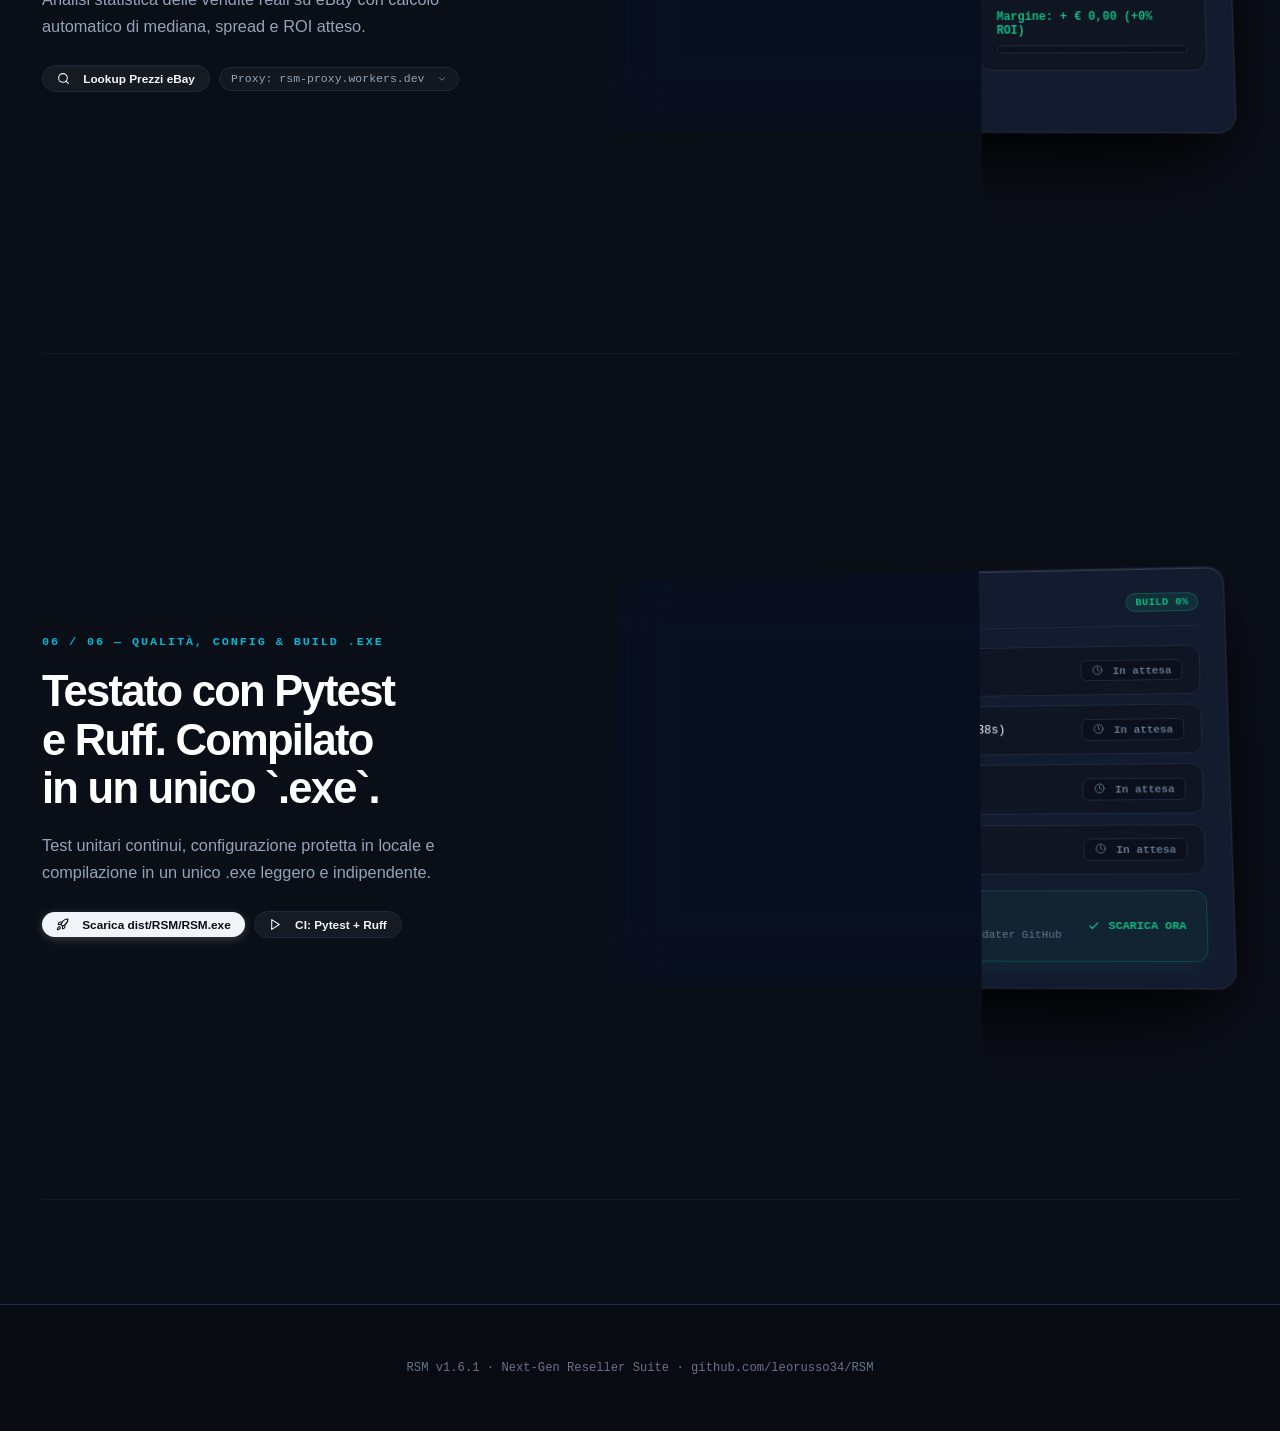
==== commit 98a55fd0: "docs: bump version and release download links to 1.6.1" ====
--- a/docs/index.html
+++ b/docs/index.html
@@ -4,7 +4,7 @@
   <meta charset="UTF-8" />
   <meta name="viewport" content="width=device-width, initial-scale=1.0" />
   <title>RSM</title>
-  <meta name="description" content="RSM v1.6.0 — Scrollytelling interattivo in altissima definizione. Mappatura 1:1 con il codice sorgente reale: SQLite WAL, Cloudflare Worker, Gemini AI, eBay API e build PyInstaller." />
+  <meta name="description" content="RSM v1.6.1 — Scrollytelling interattivo in altissima definizione. Mappatura 1:1 con il codice sorgente reale: SQLite WAL, Cloudflare Worker, Gemini AI, eBay API e build PyInstaller." />
   <link rel="icon" type="image/png" href="assets/icon.png" />
   <style>
     /* ==========================================================================
@@ -2108,7 +2108,7 @@
     <div class="brand-mark">
       <span class="brand-dot" title="Database Locale Online"></span>
       <span>RSM</span>
-      <span class="brand-ver" style="color:var(--text-dim); font-family:var(--font-mono); font-size:0.72rem;">v1.6.0</span>
+      <span class="brand-ver" style="color:var(--text-dim); font-family:var(--font-mono); font-size:0.72rem;">v1.6.1</span>
     </div>
 
     <div class="divider"></div>
@@ -2156,7 +2156,7 @@
       </span>
     </a>
 
-    <a href="https://github.com/leorusso34/RSM/releases/tag/update_1.6" class="ui-btn download-action" id="hdr-download-link" title="Scarica RSM.exe (v1.6.0) da GitHub Releases" target="_blank" rel="noopener noreferrer"><svg class="btn-icon-svg rocket-icon-svg" viewBox="0 0 24 24" width="13" height="13" fill="none" stroke="currentColor" stroke-width="2" stroke-linecap="round" stroke-linejoin="round" aria-hidden="true"><path d="M4.5 16.5c-1.5 1.26-2 5-2 5s3.74-.5 5-2c.71-.84.7-2.13-.09-2.91a2.18 2.18 0 0 0-2.91-.09z"/><path d="m12 15-3-3a22 22 0 0 1 2-3.95A12.88 12.88 0 0 1 22 2c0 2.72-.78 7.5-6 11a22.35 22.35 0 0 1-4 2z"/><path d="M9 12H4s.55-3.03 2-4c1.62-1.08 5 0 5 0"/><path d="M12 15v5s3.03-.55 4-2c1.08-1.62 0-5 0-5"/></svg><span id="hdr-download-btn">Download RSM.exe (v1.6.0)</span></a>
+    <a href="https://github.com/leorusso34/RSM/releases/tag/update_1.6.1" class="ui-btn download-action" id="hdr-download-link" title="Scarica RSM.exe (v1.6.1) da GitHub Releases" target="_blank" rel="noopener noreferrer"><svg class="btn-icon-svg rocket-icon-svg" viewBox="0 0 24 24" width="13" height="13" fill="none" stroke="currentColor" stroke-width="2" stroke-linecap="round" stroke-linejoin="round" aria-hidden="true"><path d="M4.5 16.5c-1.5 1.26-2 5-2 5s3.74-.5 5-2c.71-.84.7-2.13-.09-2.91a2.18 2.18 0 0 0-2.91-.09z"/><path d="m12 15-3-3a22 22 0 0 1 2-3.95A12.88 12.88 0 0 1 22 2c0 2.72-.78 7.5-6 11a22.35 22.35 0 0 1-4 2z"/><path d="M9 12H4s.55-3.03 2-4c1.62-1.08 5 0 5 0"/><path d="M12 15v5s3.03-.55 4-2c1.08-1.62 0-5 0-5"/></svg><span id="hdr-download-btn">Download RSM.exe (v1.6.1)</span></a>
   </header>
 
   <main class="page-wrap">
@@ -2174,7 +2174,7 @@
             <img src="assets/icon.png" srcset="assets/icon.png 1x, assets/icon_2048.png 2x" alt="RSM Master Logo" class="hero-logo-img" id="hero-logo-img" width="1024" height="1024" decoding="async">
             <div class="hero-status-pill">
               <span class="hero-live-dot" aria-hidden="true"></span>
-              <span id="hero-version-txt">v1.6.0 Standalone Ready</span>
+              <span id="hero-version-txt">v1.6.1 Standalone Ready</span>
             </div>
           </div>
         </div>
@@ -2192,14 +2192,14 @@
             </svg>
             <span id="hero-explore-btn-txt">Esplora Funzionalità</span>
           </button>
-          <a href="https://github.com/leorusso34/RSM/releases/tag/update_1.6" class="hero-btn-secondary download-action" id="hero-download-btn" target="_blank" rel="noopener noreferrer">
+          <a href="https://github.com/leorusso34/RSM/releases/tag/update_1.6.1" class="hero-btn-secondary download-action" id="hero-download-btn" target="_blank" rel="noopener noreferrer">
             <svg class="btn-icon-svg rocket-icon-svg" viewBox="0 0 24 24" width="14" height="14" fill="none" stroke="currentColor" stroke-width="2" stroke-linecap="round" stroke-linejoin="round" aria-hidden="true">
               <path d="M4.5 16.5c-1.5 1.26-2 5-2 5s3.74-.5 5-2c.71-.84.7-2.13-.09-2.91a2.18 2.18 0 0 0-2.91-.09z"/>
               <path d="m12 15-3-3a22 22 0 0 1 2-3.95A12.88 12.88 0 0 1 22 2c0 2.72-.78 7.5-6 11a22.35 22.35 0 0 1-4 2z"/>
               <path d="M9 12H4s.55-3.03 2-4c1.62-1.08 5 0 5 0"/>
               <path d="M12 15v5s3.03-.55 4-2c1.08-1.62 0-5 0-5"/>
             </svg>
-            <span id="hero-download-btn-txt">Download RSM.exe (v1.6.0)</span>
+            <span id="hero-download-btn-txt">Download RSM.exe (v1.6.1)</span>
           </a>
         </div>
 
@@ -2758,7 +2758,7 @@
           Test unitari continui, configurazione protetta in locale e compilazione in un unico .exe leggero e indipendente.
         </p>
         <div class="point-controls">
-          <a href="https://github.com/leorusso34/RSM/releases/tag/update_1.6" class="ui-btn download-action" id="p6-ctrl-1-link" target="_blank" rel="noopener noreferrer" style="text-decoration:none; cursor:pointer;"><svg class="btn-icon-svg rocket-icon-svg" viewBox="0 0 24 24" width="13" height="13" fill="none" stroke="currentColor" stroke-width="2" stroke-linecap="round" stroke-linejoin="round" aria-hidden="true"><path d="M4.5 16.5c-1.5 1.26-2 5-2 5s3.74-.5 5-2c.71-.84.7-2.13-.09-2.91a2.18 2.18 0 0 0-2.91-.09z"/><path d="m12 15-3-3a22 22 0 0 1 2-3.95A12.88 12.88 0 0 1 22 2c0 2.72-.78 7.5-6 11a22.35 22.35 0 0 1-4 2z"/><path d="M9 12H4s.55-3.03 2-4c1.62-1.08 5 0 5 0"/><path d="M12 15v5s3.03-.55 4-2c1.08-1.62 0-5 0-5"/></svg><span id="p6-ctrl-1">Scarica dist/RSM/RSM.exe</span></a>
+          <a href="https://github.com/leorusso34/RSM/releases/tag/update_1.6.1" class="ui-btn download-action" id="p6-ctrl-1-link" target="_blank" rel="noopener noreferrer" style="text-decoration:none; cursor:pointer;"><svg class="btn-icon-svg rocket-icon-svg" viewBox="0 0 24 24" width="13" height="13" fill="none" stroke="currentColor" stroke-width="2" stroke-linecap="round" stroke-linejoin="round" aria-hidden="true"><path d="M4.5 16.5c-1.5 1.26-2 5-2 5s3.74-.5 5-2c.71-.84.7-2.13-.09-2.91a2.18 2.18 0 0 0-2.91-.09z"/><path d="m12 15-3-3a22 22 0 0 1 2-3.95A12.88 12.88 0 0 1 22 2c0 2.72-.78 7.5-6 11a22.35 22.35 0 0 1-4 2z"/><path d="M9 12H4s.55-3.03 2-4c1.62-1.08 5 0 5 0"/><path d="M12 15v5s3.03-.55 4-2c1.08-1.62 0-5 0-5"/></svg><span id="p6-ctrl-1">Scarica dist/RSM/RSM.exe</span></a>
           <button class="ui-btn ghost interactive-btn" type="button" id="p6-build-btn" onclick="runDevopsDemo()"><svg class="btn-icon-svg" viewBox="0 0 24 24" width="13" height="13" fill="none" stroke="currentColor" stroke-width="2" stroke-linecap="round" stroke-linejoin="round" aria-hidden="true"><polygon points="5 3 19 12 5 21 5 3"/></svg><span id="p6-ctrl-2">Avvia Build CI</span></button>
         </div>
       </div>
@@ -2798,7 +2798,7 @@
           </div>
         </div>
 
-        <a href="https://github.com/leorusso34/RSM/releases/tag/update_1.6" class="artifact-binary-card download-action" id="p6-binary-card" target="_blank" rel="noopener noreferrer" title="Clicca per scaricare RSM.exe da GitHub Releases">
+        <a href="https://github.com/leorusso34/RSM/releases/tag/update_1.6.1" class="artifact-binary-card download-action" id="p6-binary-card" target="_blank" rel="noopener noreferrer" title="Clicca per scaricare RSM.exe da GitHub Releases">
           <div style="display:flex; align-items:center; gap:0.75rem;">
             <div style="display:flex; align-items:center; justify-content:center; width:36px; height:36px; border-radius:8px; background:rgba(16,185,129,0.12);">
               <svg class="ui-icon-svg" viewBox="0 0 24 24" width="22" height="22" fill="none" stroke="var(--accent-emerald)" stroke-width="1.8" stroke-linecap="round" stroke-linejoin="round" aria-hidden="true"><rect width="20" height="14" x="2" y="3" rx="2"/><line x1="8" x2="16" y1="21" y2="21"/><line x1="12" x2="12" y1="17" y2="21"/></svg>
@@ -2819,7 +2819,7 @@
   </main>
 
   <footer>
-    <span id="footer-text">RSM v1.6.0 · Next-Gen Reseller Suite · github.com/leorusso34/RSM</span>
+    <span id="footer-text">RSM v1.6.1 · Next-Gen Reseller Suite · github.com/leorusso34/RSM</span>
   </footer>
 
   <script>
@@ -2842,11 +2842,11 @@
 
     const I18N = {
       it: {
-        hdrDownload: 'Download RSM.exe (v1.6.0)',
-        heroVersion: 'v1.6.0 Standalone Ready',
+        hdrDownload: 'Download RSM.exe (v1.6.1)',
+        heroVersion: 'v1.6.1 Standalone Ready',
         heroTitle: 'La suite definitiva per il reselling professionale.',
         heroExploreBtn: 'Esplora Funzionalità',
-        heroDownloadBtn: 'Download RSM.exe (v1.6.0)',
+        heroDownloadBtn: 'Download RSM.exe (v1.6.1)',
         heroScrollHint: 'Scrolla per scoprire le 6 innovazioni',
         p1Eyebrow: '01 / 06 — DASHBOARD & KPI STATISTICI',
         p1Title: 'Ogni vendita disegna il tuo bilancio in tempo reale.',
@@ -2965,14 +2965,14 @@
         p6Pending: 'In attesa',
         p6Ready: 'RSM.EXE PRONTO',
 
-        footer: 'RSM v1.6.0 · Next-Gen Reseller Suite · github.com/leorusso34/RSM'
+        footer: 'RSM v1.6.1 · Next-Gen Reseller Suite · github.com/leorusso34/RSM'
       },
       en: {
-        hdrDownload: 'Download RSM.exe (v1.6.0)',
-        heroVersion: 'v1.6.0 Standalone Ready',
+        hdrDownload: 'Download RSM.exe (v1.6.1)',
+        heroVersion: 'v1.6.1 Standalone Ready',
         heroTitle: 'The definitive suite for professional reselling.',
         heroExploreBtn: 'Explore Features',
-        heroDownloadBtn: 'Download RSM.exe (v1.6.0)',
+        heroDownloadBtn: 'Download RSM.exe (v1.6.1)',
         heroScrollHint: 'Scroll to discover the 6 innovations',
         p1Eyebrow: '01 / 06 — STATISTICAL DASHBOARD & KPIS',
         p1Title: 'Every sale shapes your financial balance in real time.',
@@ -3091,7 +3091,7 @@
         p6Pending: 'Pending',
         p6Ready: 'RSM.EXE READY',
 
-        footer: 'RSM v1.6.0 · Next-Gen Reseller Suite · github.com/leorusso34/RSM'
+        footer: 'RSM v1.6.1 · Next-Gen Reseller Suite · github.com/leorusso34/RSM'
       }
     };
 
@@ -4194,7 +4194,7 @@
       setTimeout(() => {
         markDone(s4, st4, isIt ? 'Standalone .EXE' : 'Standalone .EXE');
         if (pctEl) {
-          pctEl.innerHTML = `${SVG_ICONS.check} ${isIt ? 'RELEASE PRONTA (v1.6.0)' : 'RELEASE READY (v1.6.0)'}`;
+          pctEl.innerHTML = `${SVG_ICONS.check} ${isIt ? 'RELEASE PRONTA (v1.6.1)' : 'RELEASE READY (v1.6.1)'}`;
         }
         if (btnTxt) btnTxt.textContent = isIt ? 'Riesegui Build CI' : 'Re-run CI Build';
         devopsActive = false;
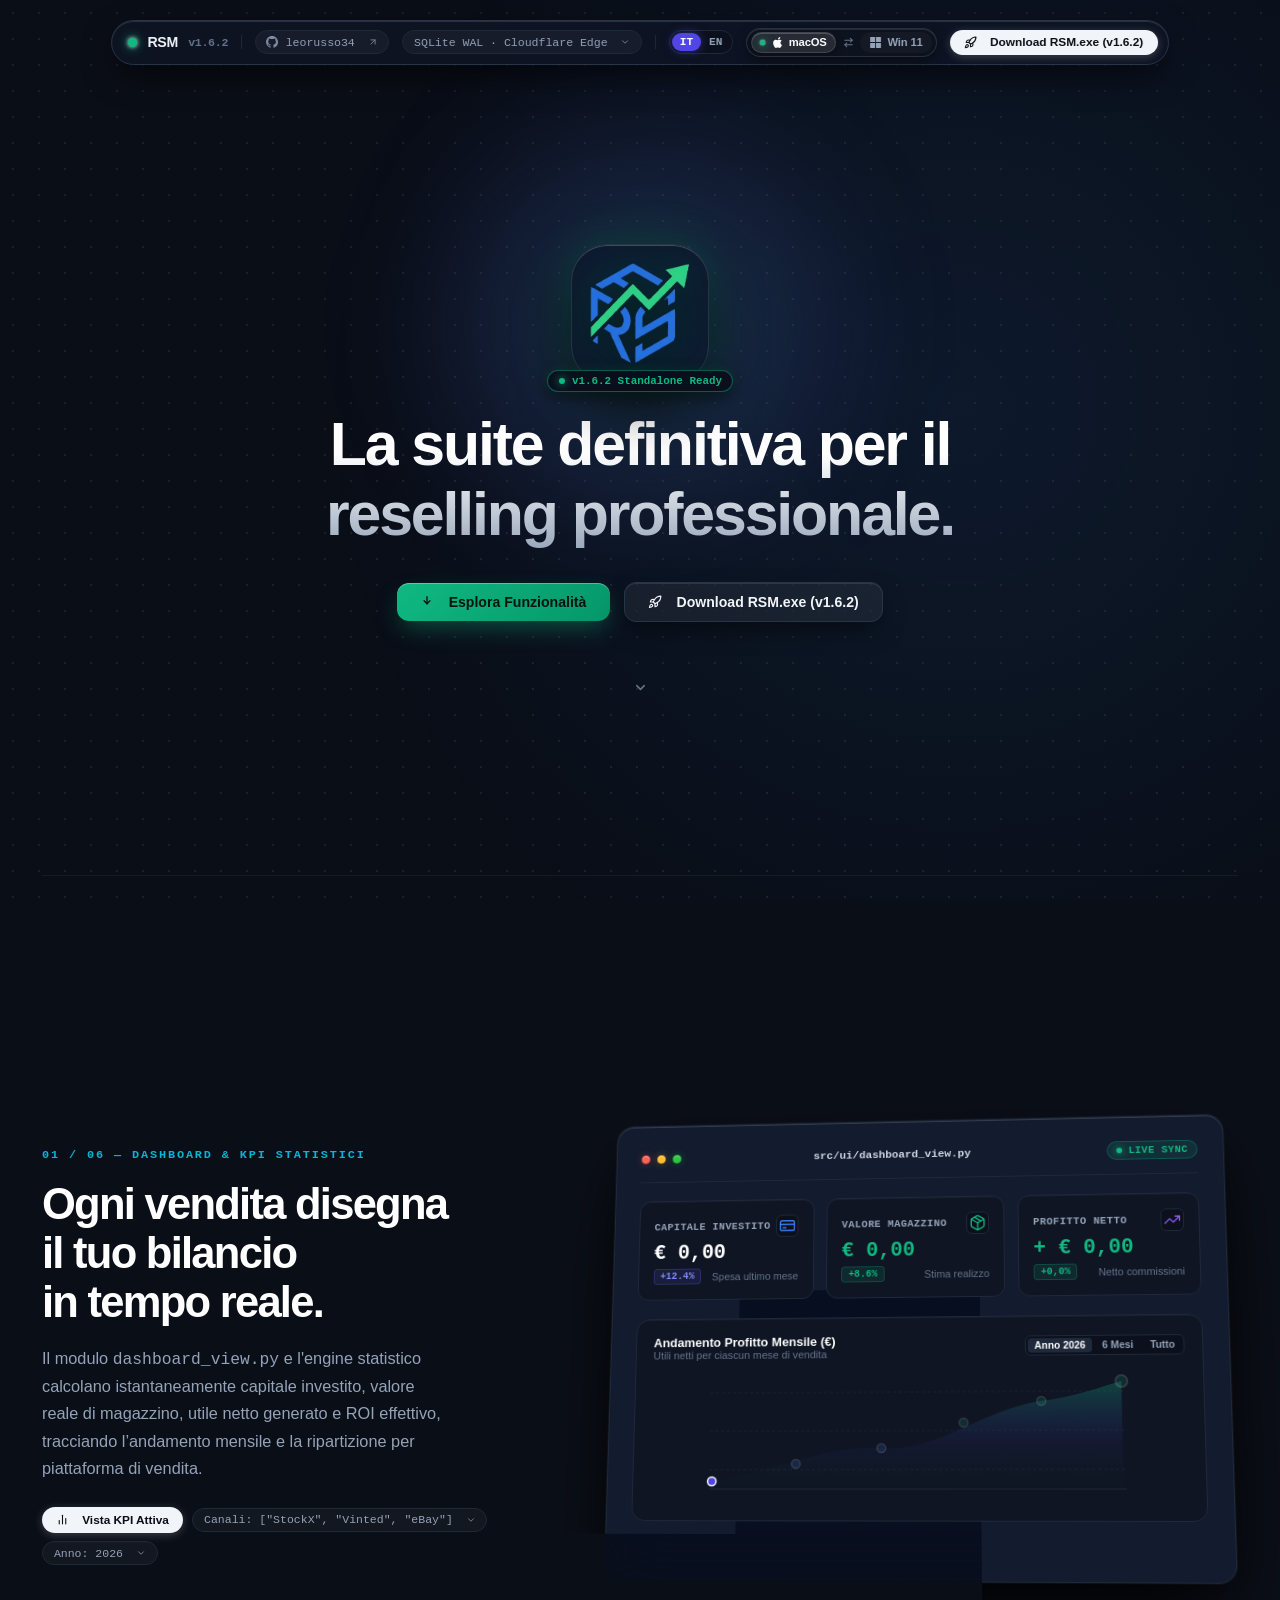
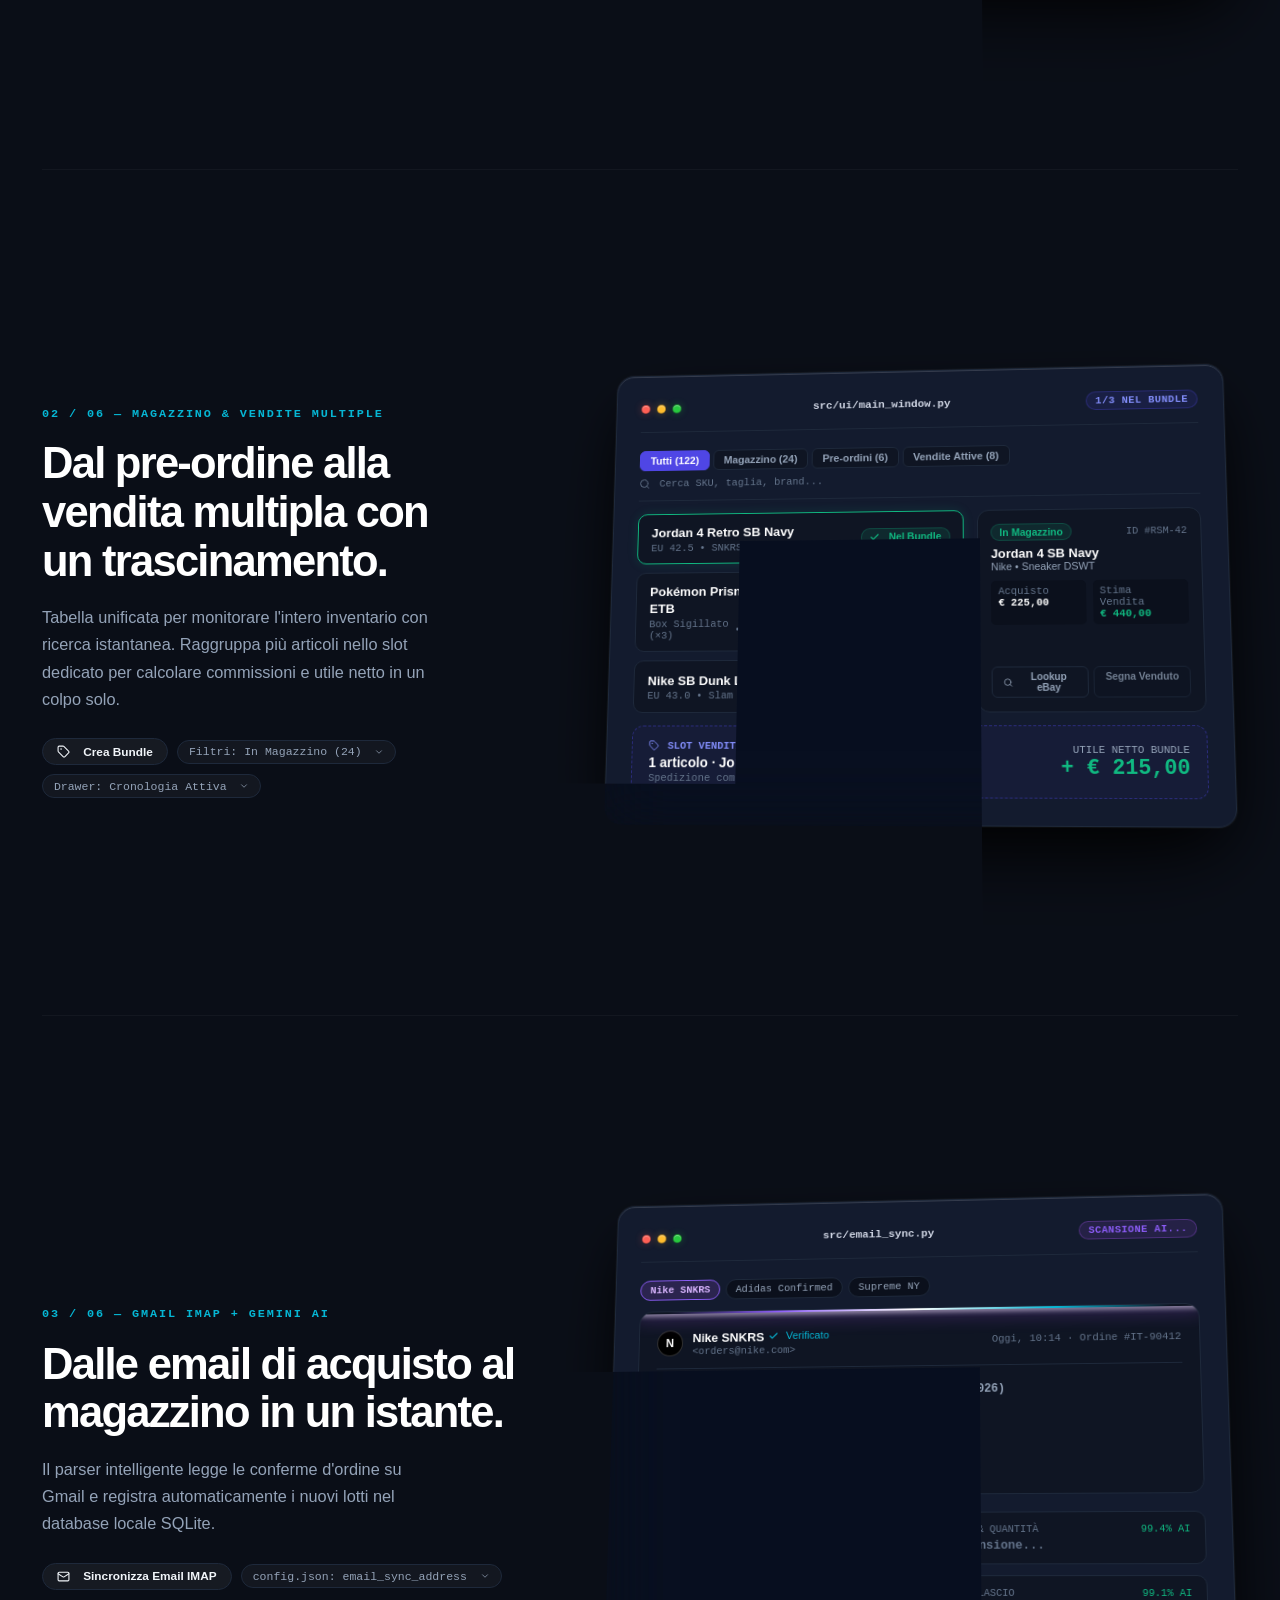
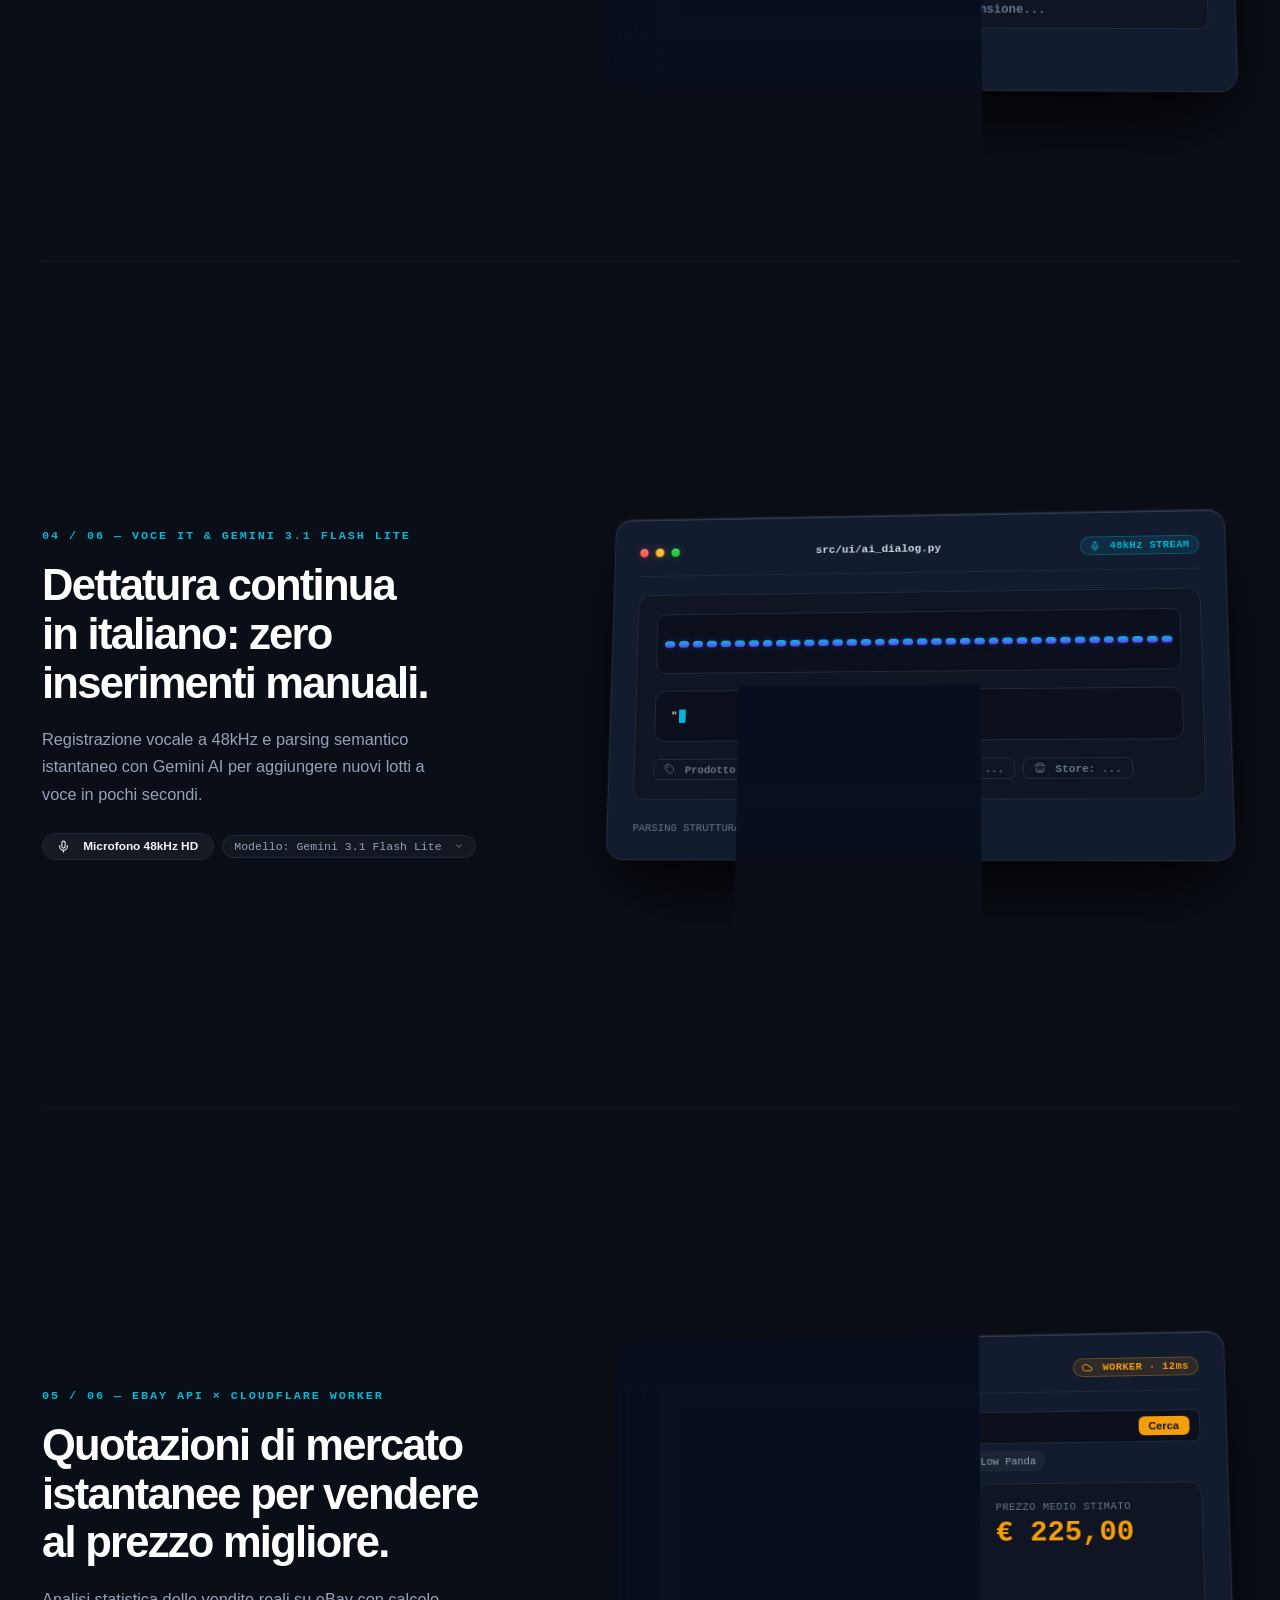
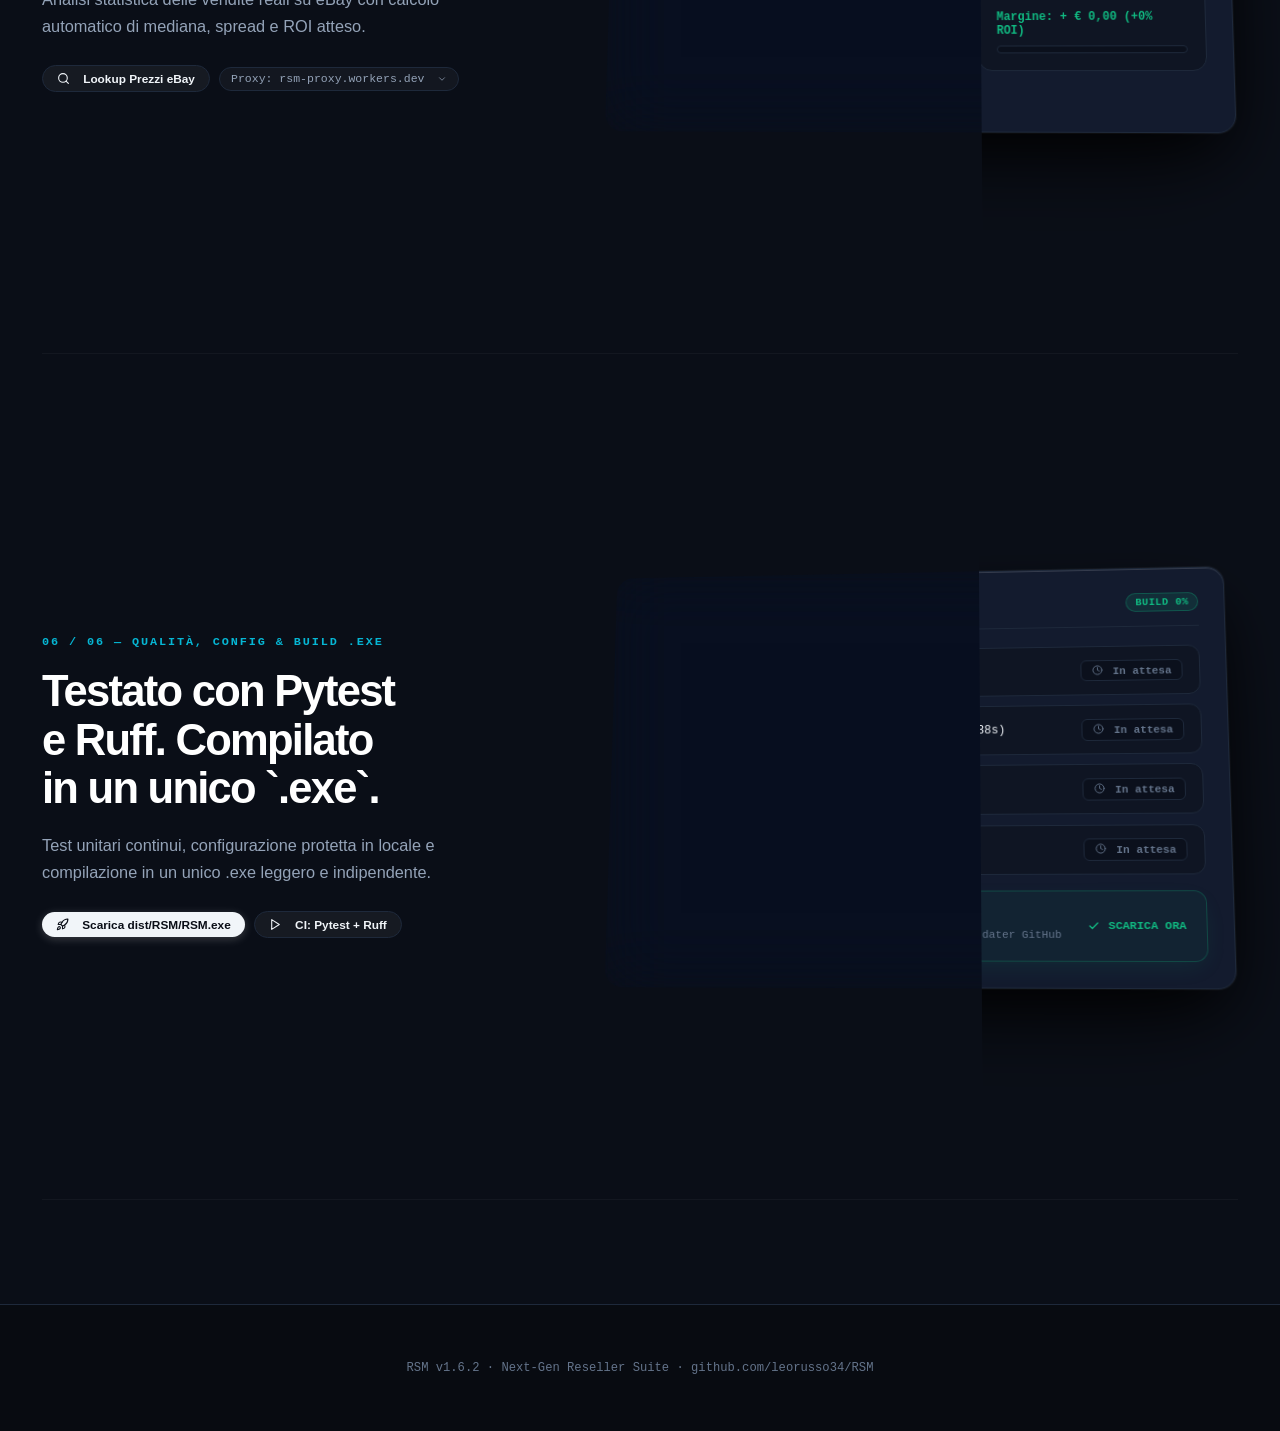
==== commit 64cc4a47: "chore(release): bump version to 1.6.2 across app, tauri, and showcase website" ====
--- a/docs/index.html
+++ b/docs/index.html
@@ -4,7 +4,7 @@
   <meta charset="UTF-8" />
   <meta name="viewport" content="width=device-width, initial-scale=1.0" />
   <title>RSM</title>
-  <meta name="description" content="RSM v1.6.1 — Scrollytelling interattivo in altissima definizione. Mappatura 1:1 con il codice sorgente reale: SQLite WAL, Cloudflare Worker, Gemini AI, eBay API e build PyInstaller." />
+  <meta name="description" content="RSM v1.6.2 — Scrollytelling interattivo in altissima definizione. Mappatura 1:1 con il codice sorgente reale: SQLite WAL, Cloudflare Worker, Gemini AI, eBay API e build PyInstaller." />
   <link rel="icon" type="image/png" href="assets/icon.png" />
   <style>
     /* ==========================================================================
@@ -2108,7 +2108,7 @@
     <div class="brand-mark">
       <span class="brand-dot" title="Database Locale Online"></span>
       <span>RSM</span>
-      <span class="brand-ver" style="color:var(--text-dim); font-family:var(--font-mono); font-size:0.72rem;">v1.6.1</span>
+      <span class="brand-ver" style="color:var(--text-dim); font-family:var(--font-mono); font-size:0.72rem;">v1.6.2</span>
     </div>
 
     <div class="divider"></div>
@@ -2156,7 +2156,7 @@
       </span>
     </a>
 
-    <a href="https://github.com/leorusso34/RSM/releases/tag/update_1.6.1" class="ui-btn download-action" id="hdr-download-link" title="Scarica RSM.exe (v1.6.1) da GitHub Releases" target="_blank" rel="noopener noreferrer"><svg class="btn-icon-svg rocket-icon-svg" viewBox="0 0 24 24" width="13" height="13" fill="none" stroke="currentColor" stroke-width="2" stroke-linecap="round" stroke-linejoin="round" aria-hidden="true"><path d="M4.5 16.5c-1.5 1.26-2 5-2 5s3.74-.5 5-2c.71-.84.7-2.13-.09-2.91a2.18 2.18 0 0 0-2.91-.09z"/><path d="m12 15-3-3a22 22 0 0 1 2-3.95A12.88 12.88 0 0 1 22 2c0 2.72-.78 7.5-6 11a22.35 22.35 0 0 1-4 2z"/><path d="M9 12H4s.55-3.03 2-4c1.62-1.08 5 0 5 0"/><path d="M12 15v5s3.03-.55 4-2c1.08-1.62 0-5 0-5"/></svg><span id="hdr-download-btn">Download RSM.exe (v1.6.1)</span></a>
+    <a href="https://github.com/leorusso34/RSM/releases/tag/update_1.6.2" class="ui-btn download-action" id="hdr-download-link" title="Scarica RSM.exe (v1.6.2) da GitHub Releases" target="_blank" rel="noopener noreferrer"><svg class="btn-icon-svg rocket-icon-svg" viewBox="0 0 24 24" width="13" height="13" fill="none" stroke="currentColor" stroke-width="2" stroke-linecap="round" stroke-linejoin="round" aria-hidden="true"><path d="M4.5 16.5c-1.5 1.26-2 5-2 5s3.74-.5 5-2c.71-.84.7-2.13-.09-2.91a2.18 2.18 0 0 0-2.91-.09z"/><path d="m12 15-3-3a22 22 0 0 1 2-3.95A12.88 12.88 0 0 1 22 2c0 2.72-.78 7.5-6 11a22.35 22.35 0 0 1-4 2z"/><path d="M9 12H4s.55-3.03 2-4c1.62-1.08 5 0 5 0"/><path d="M12 15v5s3.03-.55 4-2c1.08-1.62 0-5 0-5"/></svg><span id="hdr-download-btn">Download RSM.exe (v1.6.2)</span></a>
   </header>
 
   <main class="page-wrap">
@@ -2174,7 +2174,7 @@
             <img src="assets/icon.png" srcset="assets/icon.png 1x, assets/icon_2048.png 2x" alt="RSM Master Logo" class="hero-logo-img" id="hero-logo-img" width="1024" height="1024" decoding="async">
             <div class="hero-status-pill">
               <span class="hero-live-dot" aria-hidden="true"></span>
-              <span id="hero-version-txt">v1.6.1 Standalone Ready</span>
+              <span id="hero-version-txt">v1.6.2 Standalone Ready</span>
             </div>
           </div>
         </div>
@@ -2192,14 +2192,14 @@
             </svg>
             <span id="hero-explore-btn-txt">Esplora Funzionalità</span>
           </button>
-          <a href="https://github.com/leorusso34/RSM/releases/tag/update_1.6.1" class="hero-btn-secondary download-action" id="hero-download-btn" target="_blank" rel="noopener noreferrer">
+          <a href="https://github.com/leorusso34/RSM/releases/tag/update_1.6.2" class="hero-btn-secondary download-action" id="hero-download-btn" target="_blank" rel="noopener noreferrer">
             <svg class="btn-icon-svg rocket-icon-svg" viewBox="0 0 24 24" width="14" height="14" fill="none" stroke="currentColor" stroke-width="2" stroke-linecap="round" stroke-linejoin="round" aria-hidden="true">
               <path d="M4.5 16.5c-1.5 1.26-2 5-2 5s3.74-.5 5-2c.71-.84.7-2.13-.09-2.91a2.18 2.18 0 0 0-2.91-.09z"/>
               <path d="m12 15-3-3a22 22 0 0 1 2-3.95A12.88 12.88 0 0 1 22 2c0 2.72-.78 7.5-6 11a22.35 22.35 0 0 1-4 2z"/>
               <path d="M9 12H4s.55-3.03 2-4c1.62-1.08 5 0 5 0"/>
               <path d="M12 15v5s3.03-.55 4-2c1.08-1.62 0-5 0-5"/>
             </svg>
-            <span id="hero-download-btn-txt">Download RSM.exe (v1.6.1)</span>
+            <span id="hero-download-btn-txt">Download RSM.exe (v1.6.2)</span>
           </a>
         </div>
 
@@ -2758,7 +2758,7 @@
           Test unitari continui, configurazione protetta in locale e compilazione in un unico .exe leggero e indipendente.
         </p>
         <div class="point-controls">
-          <a href="https://github.com/leorusso34/RSM/releases/tag/update_1.6.1" class="ui-btn download-action" id="p6-ctrl-1-link" target="_blank" rel="noopener noreferrer" style="text-decoration:none; cursor:pointer;"><svg class="btn-icon-svg rocket-icon-svg" viewBox="0 0 24 24" width="13" height="13" fill="none" stroke="currentColor" stroke-width="2" stroke-linecap="round" stroke-linejoin="round" aria-hidden="true"><path d="M4.5 16.5c-1.5 1.26-2 5-2 5s3.74-.5 5-2c.71-.84.7-2.13-.09-2.91a2.18 2.18 0 0 0-2.91-.09z"/><path d="m12 15-3-3a22 22 0 0 1 2-3.95A12.88 12.88 0 0 1 22 2c0 2.72-.78 7.5-6 11a22.35 22.35 0 0 1-4 2z"/><path d="M9 12H4s.55-3.03 2-4c1.62-1.08 5 0 5 0"/><path d="M12 15v5s3.03-.55 4-2c1.08-1.62 0-5 0-5"/></svg><span id="p6-ctrl-1">Scarica dist/RSM/RSM.exe</span></a>
+          <a href="https://github.com/leorusso34/RSM/releases/tag/update_1.6.2" class="ui-btn download-action" id="p6-ctrl-1-link" target="_blank" rel="noopener noreferrer" style="text-decoration:none; cursor:pointer;"><svg class="btn-icon-svg rocket-icon-svg" viewBox="0 0 24 24" width="13" height="13" fill="none" stroke="currentColor" stroke-width="2" stroke-linecap="round" stroke-linejoin="round" aria-hidden="true"><path d="M4.5 16.5c-1.5 1.26-2 5-2 5s3.74-.5 5-2c.71-.84.7-2.13-.09-2.91a2.18 2.18 0 0 0-2.91-.09z"/><path d="m12 15-3-3a22 22 0 0 1 2-3.95A12.88 12.88 0 0 1 22 2c0 2.72-.78 7.5-6 11a22.35 22.35 0 0 1-4 2z"/><path d="M9 12H4s.55-3.03 2-4c1.62-1.08 5 0 5 0"/><path d="M12 15v5s3.03-.55 4-2c1.08-1.62 0-5 0-5"/></svg><span id="p6-ctrl-1">Scarica dist/RSM/RSM.exe</span></a>
           <button class="ui-btn ghost interactive-btn" type="button" id="p6-build-btn" onclick="runDevopsDemo()"><svg class="btn-icon-svg" viewBox="0 0 24 24" width="13" height="13" fill="none" stroke="currentColor" stroke-width="2" stroke-linecap="round" stroke-linejoin="round" aria-hidden="true"><polygon points="5 3 19 12 5 21 5 3"/></svg><span id="p6-ctrl-2">Avvia Build CI</span></button>
         </div>
       </div>
@@ -2798,7 +2798,7 @@
           </div>
         </div>
 
-        <a href="https://github.com/leorusso34/RSM/releases/tag/update_1.6.1" class="artifact-binary-card download-action" id="p6-binary-card" target="_blank" rel="noopener noreferrer" title="Clicca per scaricare RSM.exe da GitHub Releases">
+        <a href="https://github.com/leorusso34/RSM/releases/tag/update_1.6.2" class="artifact-binary-card download-action" id="p6-binary-card" target="_blank" rel="noopener noreferrer" title="Clicca per scaricare RSM.exe da GitHub Releases">
           <div style="display:flex; align-items:center; gap:0.75rem;">
             <div style="display:flex; align-items:center; justify-content:center; width:36px; height:36px; border-radius:8px; background:rgba(16,185,129,0.12);">
               <svg class="ui-icon-svg" viewBox="0 0 24 24" width="22" height="22" fill="none" stroke="var(--accent-emerald)" stroke-width="1.8" stroke-linecap="round" stroke-linejoin="round" aria-hidden="true"><rect width="20" height="14" x="2" y="3" rx="2"/><line x1="8" x2="16" y1="21" y2="21"/><line x1="12" x2="12" y1="17" y2="21"/></svg>
@@ -2819,7 +2819,7 @@
   </main>
 
   <footer>
-    <span id="footer-text">RSM v1.6.1 · Next-Gen Reseller Suite · github.com/leorusso34/RSM</span>
+    <span id="footer-text">RSM v1.6.2 · Next-Gen Reseller Suite · github.com/leorusso34/RSM</span>
   </footer>
 
   <script>
@@ -2842,11 +2842,11 @@
 
     const I18N = {
       it: {
-        hdrDownload: 'Download RSM.exe (v1.6.1)',
-        heroVersion: 'v1.6.1 Standalone Ready',
+        hdrDownload: 'Download RSM.exe (v1.6.2)',
+        heroVersion: 'v1.6.2 Standalone Ready',
         heroTitle: 'La suite definitiva per il reselling professionale.',
         heroExploreBtn: 'Esplora Funzionalità',
-        heroDownloadBtn: 'Download RSM.exe (v1.6.1)',
+        heroDownloadBtn: 'Download RSM.exe (v1.6.2)',
         heroScrollHint: 'Scrolla per scoprire le 6 innovazioni',
         p1Eyebrow: '01 / 06 — DASHBOARD & KPI STATISTICI',
         p1Title: 'Ogni vendita disegna il tuo bilancio in tempo reale.',
@@ -2965,14 +2965,14 @@
         p6Pending: 'In attesa',
         p6Ready: 'RSM.EXE PRONTO',
 
-        footer: 'RSM v1.6.1 · Next-Gen Reseller Suite · github.com/leorusso34/RSM'
+        footer: 'RSM v1.6.2 · Next-Gen Reseller Suite · github.com/leorusso34/RSM'
       },
       en: {
-        hdrDownload: 'Download RSM.exe (v1.6.1)',
-        heroVersion: 'v1.6.1 Standalone Ready',
+        hdrDownload: 'Download RSM.exe (v1.6.2)',
+        heroVersion: 'v1.6.2 Standalone Ready',
         heroTitle: 'The definitive suite for professional reselling.',
         heroExploreBtn: 'Explore Features',
-        heroDownloadBtn: 'Download RSM.exe (v1.6.1)',
+        heroDownloadBtn: 'Download RSM.exe (v1.6.2)',
         heroScrollHint: 'Scroll to discover the 6 innovations',
         p1Eyebrow: '01 / 06 — STATISTICAL DASHBOARD & KPIS',
         p1Title: 'Every sale shapes your financial balance in real time.',
@@ -3091,7 +3091,7 @@
         p6Pending: 'Pending',
         p6Ready: 'RSM.EXE READY',
 
-        footer: 'RSM v1.6.1 · Next-Gen Reseller Suite · github.com/leorusso34/RSM'
+        footer: 'RSM v1.6.2 · Next-Gen Reseller Suite · github.com/leorusso34/RSM'
       }
     };
 
@@ -4194,7 +4194,7 @@
       setTimeout(() => {
         markDone(s4, st4, isIt ? 'Standalone .EXE' : 'Standalone .EXE');
         if (pctEl) {
-          pctEl.innerHTML = `${SVG_ICONS.check} ${isIt ? 'RELEASE PRONTA (v1.6.1)' : 'RELEASE READY (v1.6.1)'}`;
+          pctEl.innerHTML = `${SVG_ICONS.check} ${isIt ? 'RELEASE PRONTA (v1.6.2)' : 'RELEASE READY (v1.6.2)'}`;
         }
         if (btnTxt) btnTxt.textContent = isIt ? 'Riesegui Build CI' : 'Re-run CI Build';
         devopsActive = false;
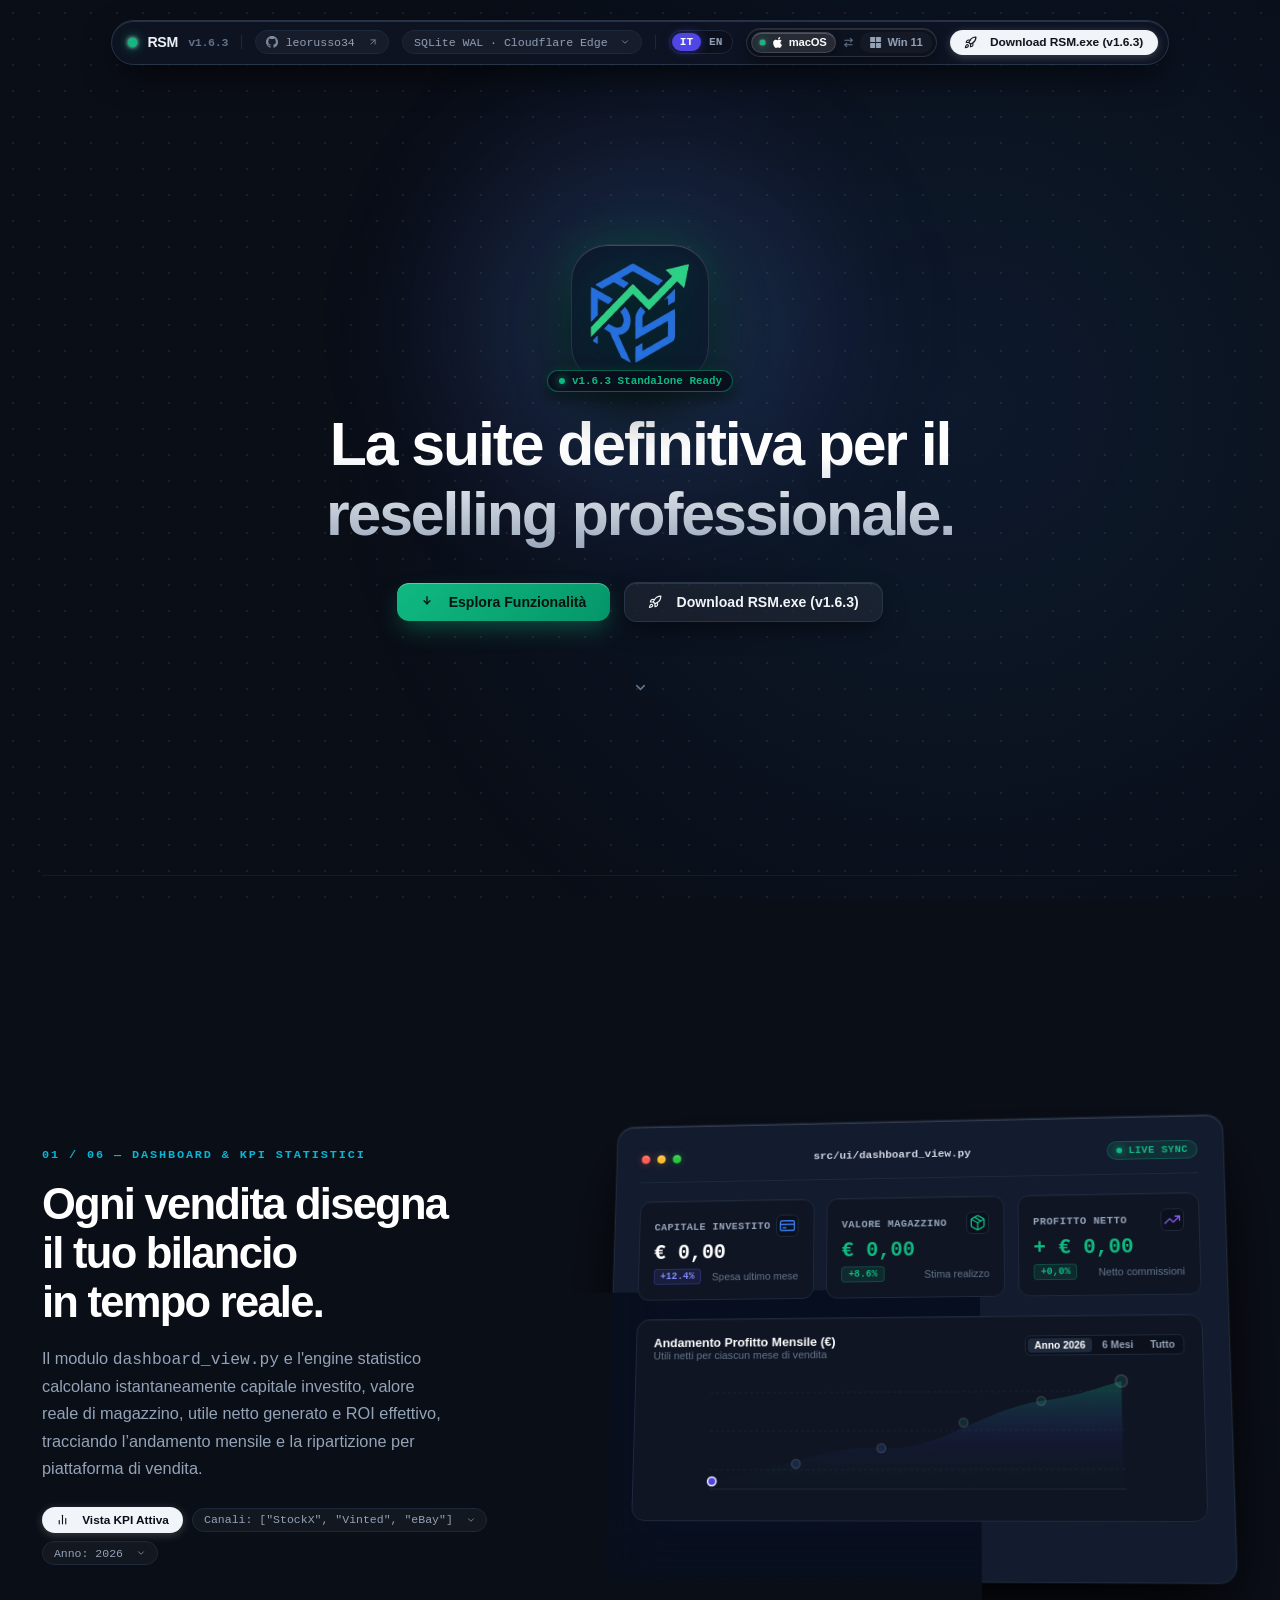
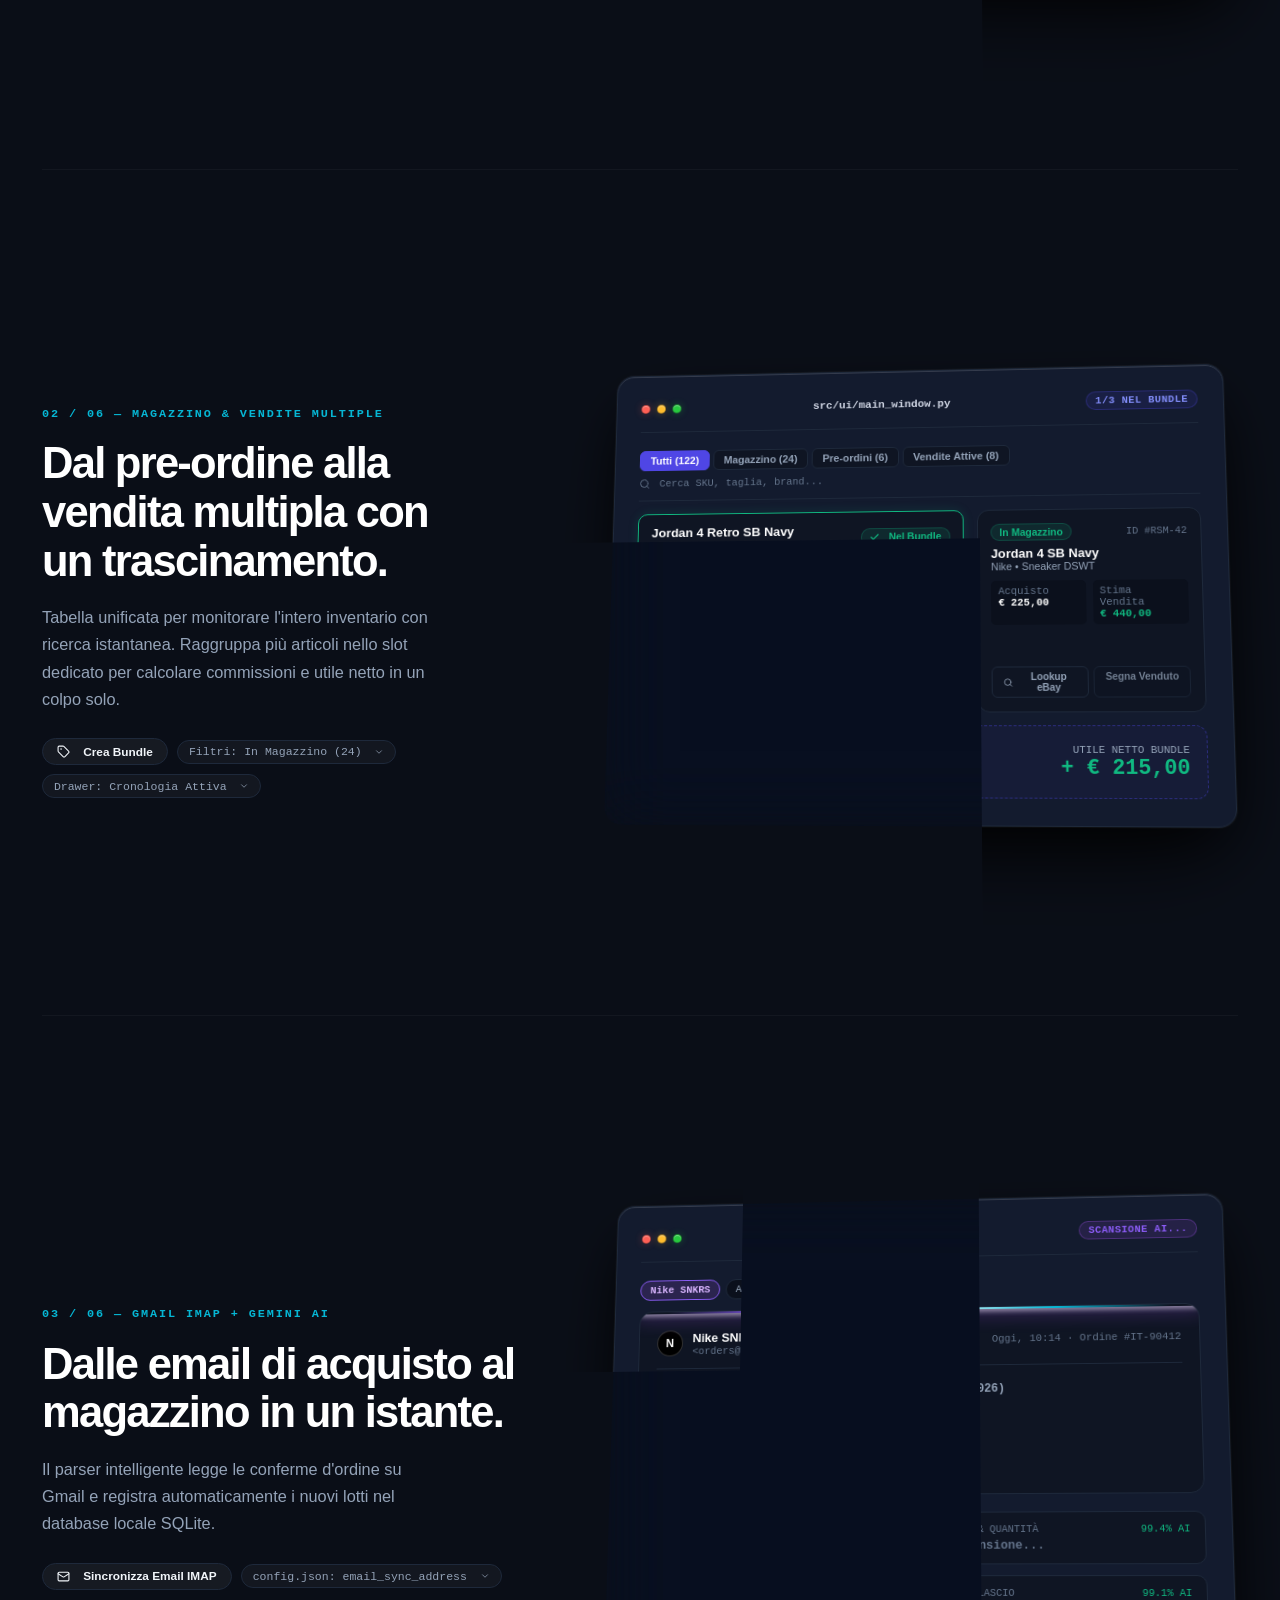
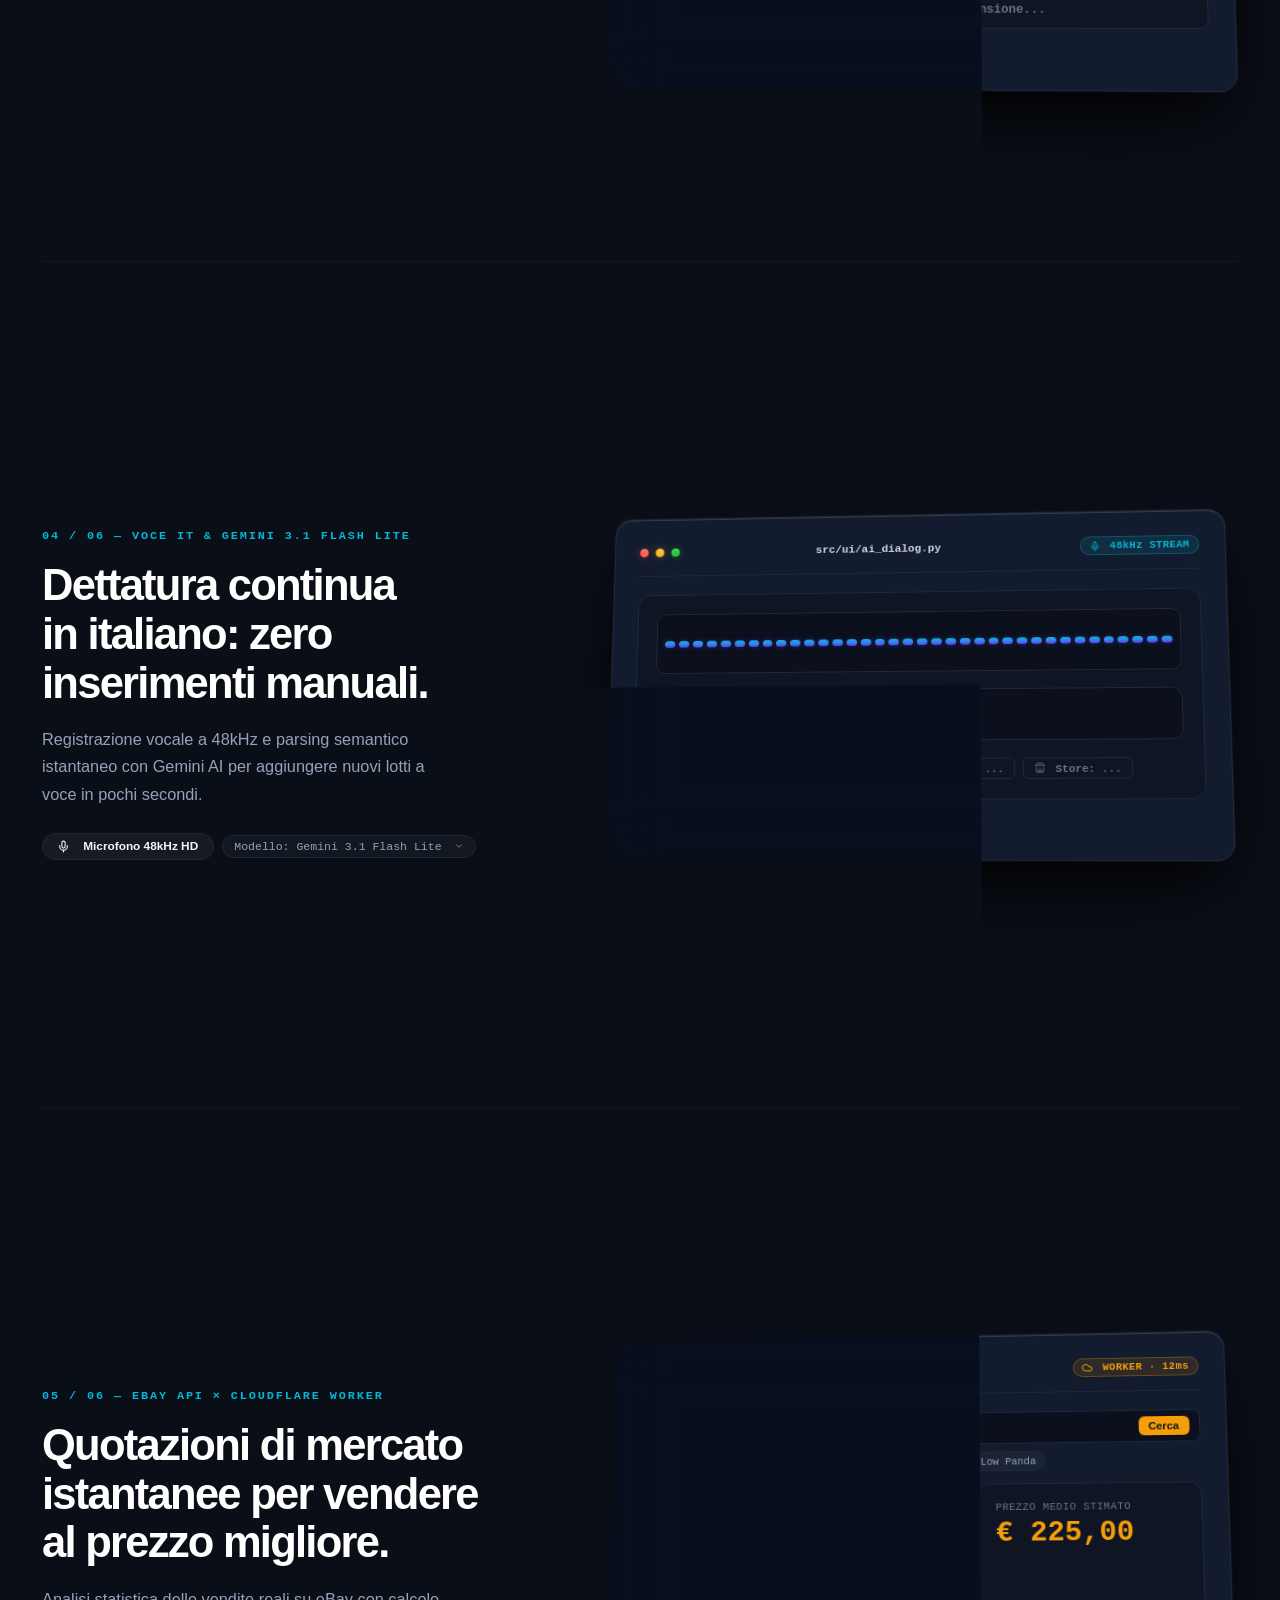
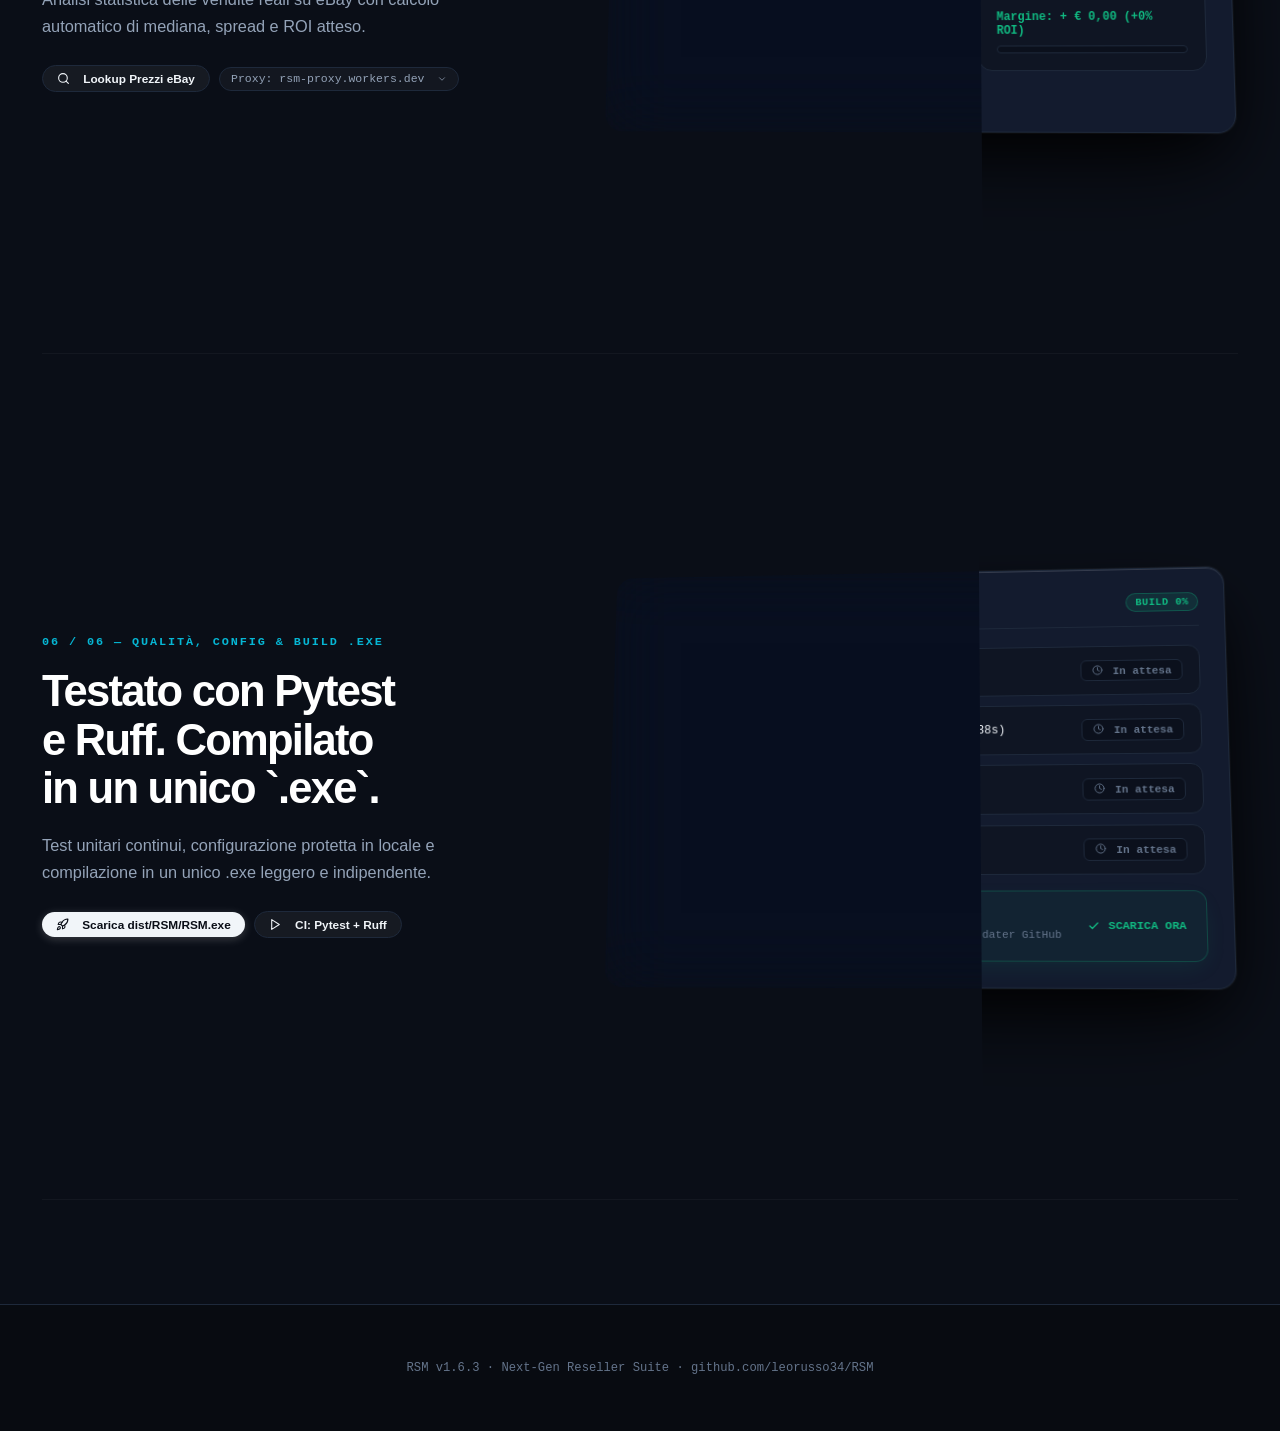
==== commit 25b72307: "chore(release): bump version to 1.6.3 across app, tauri, and showcase website" ====
--- a/docs/index.html
+++ b/docs/index.html
@@ -4,7 +4,7 @@
   <meta charset="UTF-8" />
   <meta name="viewport" content="width=device-width, initial-scale=1.0" />
   <title>RSM</title>
-  <meta name="description" content="RSM v1.6.2 — Scrollytelling interattivo in altissima definizione. Mappatura 1:1 con il codice sorgente reale: SQLite WAL, Cloudflare Worker, Gemini AI, eBay API e build PyInstaller." />
+  <meta name="description" content="RSM v1.6.3 — Scrollytelling interattivo in altissima definizione. Mappatura 1:1 con il codice sorgente reale: SQLite WAL, Cloudflare Worker, Gemini AI, eBay API e build PyInstaller." />
   <link rel="icon" type="image/png" href="assets/icon.png" />
   <style>
     /* ==========================================================================
@@ -2108,7 +2108,7 @@
     <div class="brand-mark">
       <span class="brand-dot" title="Database Locale Online"></span>
       <span>RSM</span>
-      <span class="brand-ver" style="color:var(--text-dim); font-family:var(--font-mono); font-size:0.72rem;">v1.6.2</span>
+      <span class="brand-ver" style="color:var(--text-dim); font-family:var(--font-mono); font-size:0.72rem;">v1.6.3</span>
     </div>
 
     <div class="divider"></div>
@@ -2156,7 +2156,7 @@
       </span>
     </a>
 
-    <a href="https://github.com/leorusso34/RSM/releases/tag/update_1.6.2" class="ui-btn download-action" id="hdr-download-link" title="Scarica RSM.exe (v1.6.2) da GitHub Releases" target="_blank" rel="noopener noreferrer"><svg class="btn-icon-svg rocket-icon-svg" viewBox="0 0 24 24" width="13" height="13" fill="none" stroke="currentColor" stroke-width="2" stroke-linecap="round" stroke-linejoin="round" aria-hidden="true"><path d="M4.5 16.5c-1.5 1.26-2 5-2 5s3.74-.5 5-2c.71-.84.7-2.13-.09-2.91a2.18 2.18 0 0 0-2.91-.09z"/><path d="m12 15-3-3a22 22 0 0 1 2-3.95A12.88 12.88 0 0 1 22 2c0 2.72-.78 7.5-6 11a22.35 22.35 0 0 1-4 2z"/><path d="M9 12H4s.55-3.03 2-4c1.62-1.08 5 0 5 0"/><path d="M12 15v5s3.03-.55 4-2c1.08-1.62 0-5 0-5"/></svg><span id="hdr-download-btn">Download RSM.exe (v1.6.2)</span></a>
+    <a href="https://github.com/leorusso34/RSM/releases/tag/update_1.6.3" class="ui-btn download-action" id="hdr-download-link" title="Scarica RSM.exe (v1.6.3) da GitHub Releases" target="_blank" rel="noopener noreferrer"><svg class="btn-icon-svg rocket-icon-svg" viewBox="0 0 24 24" width="13" height="13" fill="none" stroke="currentColor" stroke-width="2" stroke-linecap="round" stroke-linejoin="round" aria-hidden="true"><path d="M4.5 16.5c-1.5 1.26-2 5-2 5s3.74-.5 5-2c.71-.84.7-2.13-.09-2.91a2.18 2.18 0 0 0-2.91-.09z"/><path d="m12 15-3-3a22 22 0 0 1 2-3.95A12.88 12.88 0 0 1 22 2c0 2.72-.78 7.5-6 11a22.35 22.35 0 0 1-4 2z"/><path d="M9 12H4s.55-3.03 2-4c1.62-1.08 5 0 5 0"/><path d="M12 15v5s3.03-.55 4-2c1.08-1.62 0-5 0-5"/></svg><span id="hdr-download-btn">Download RSM.exe (v1.6.3)</span></a>
   </header>
 
   <main class="page-wrap">
@@ -2174,7 +2174,7 @@
             <img src="assets/icon.png" srcset="assets/icon.png 1x, assets/icon_2048.png 2x" alt="RSM Master Logo" class="hero-logo-img" id="hero-logo-img" width="1024" height="1024" decoding="async">
             <div class="hero-status-pill">
               <span class="hero-live-dot" aria-hidden="true"></span>
-              <span id="hero-version-txt">v1.6.2 Standalone Ready</span>
+              <span id="hero-version-txt">v1.6.3 Standalone Ready</span>
             </div>
           </div>
         </div>
@@ -2192,14 +2192,14 @@
             </svg>
             <span id="hero-explore-btn-txt">Esplora Funzionalità</span>
           </button>
-          <a href="https://github.com/leorusso34/RSM/releases/tag/update_1.6.2" class="hero-btn-secondary download-action" id="hero-download-btn" target="_blank" rel="noopener noreferrer">
+          <a href="https://github.com/leorusso34/RSM/releases/tag/update_1.6.3" class="hero-btn-secondary download-action" id="hero-download-btn" target="_blank" rel="noopener noreferrer">
             <svg class="btn-icon-svg rocket-icon-svg" viewBox="0 0 24 24" width="14" height="14" fill="none" stroke="currentColor" stroke-width="2" stroke-linecap="round" stroke-linejoin="round" aria-hidden="true">
               <path d="M4.5 16.5c-1.5 1.26-2 5-2 5s3.74-.5 5-2c.71-.84.7-2.13-.09-2.91a2.18 2.18 0 0 0-2.91-.09z"/>
               <path d="m12 15-3-3a22 22 0 0 1 2-3.95A12.88 12.88 0 0 1 22 2c0 2.72-.78 7.5-6 11a22.35 22.35 0 0 1-4 2z"/>
               <path d="M9 12H4s.55-3.03 2-4c1.62-1.08 5 0 5 0"/>
               <path d="M12 15v5s3.03-.55 4-2c1.08-1.62 0-5 0-5"/>
             </svg>
-            <span id="hero-download-btn-txt">Download RSM.exe (v1.6.2)</span>
+            <span id="hero-download-btn-txt">Download RSM.exe (v1.6.3)</span>
           </a>
         </div>
 
@@ -2758,7 +2758,7 @@
           Test unitari continui, configurazione protetta in locale e compilazione in un unico .exe leggero e indipendente.
         </p>
         <div class="point-controls">
-          <a href="https://github.com/leorusso34/RSM/releases/tag/update_1.6.2" class="ui-btn download-action" id="p6-ctrl-1-link" target="_blank" rel="noopener noreferrer" style="text-decoration:none; cursor:pointer;"><svg class="btn-icon-svg rocket-icon-svg" viewBox="0 0 24 24" width="13" height="13" fill="none" stroke="currentColor" stroke-width="2" stroke-linecap="round" stroke-linejoin="round" aria-hidden="true"><path d="M4.5 16.5c-1.5 1.26-2 5-2 5s3.74-.5 5-2c.71-.84.7-2.13-.09-2.91a2.18 2.18 0 0 0-2.91-.09z"/><path d="m12 15-3-3a22 22 0 0 1 2-3.95A12.88 12.88 0 0 1 22 2c0 2.72-.78 7.5-6 11a22.35 22.35 0 0 1-4 2z"/><path d="M9 12H4s.55-3.03 2-4c1.62-1.08 5 0 5 0"/><path d="M12 15v5s3.03-.55 4-2c1.08-1.62 0-5 0-5"/></svg><span id="p6-ctrl-1">Scarica dist/RSM/RSM.exe</span></a>
+          <a href="https://github.com/leorusso34/RSM/releases/tag/update_1.6.3" class="ui-btn download-action" id="p6-ctrl-1-link" target="_blank" rel="noopener noreferrer" style="text-decoration:none; cursor:pointer;"><svg class="btn-icon-svg rocket-icon-svg" viewBox="0 0 24 24" width="13" height="13" fill="none" stroke="currentColor" stroke-width="2" stroke-linecap="round" stroke-linejoin="round" aria-hidden="true"><path d="M4.5 16.5c-1.5 1.26-2 5-2 5s3.74-.5 5-2c.71-.84.7-2.13-.09-2.91a2.18 2.18 0 0 0-2.91-.09z"/><path d="m12 15-3-3a22 22 0 0 1 2-3.95A12.88 12.88 0 0 1 22 2c0 2.72-.78 7.5-6 11a22.35 22.35 0 0 1-4 2z"/><path d="M9 12H4s.55-3.03 2-4c1.62-1.08 5 0 5 0"/><path d="M12 15v5s3.03-.55 4-2c1.08-1.62 0-5 0-5"/></svg><span id="p6-ctrl-1">Scarica dist/RSM/RSM.exe</span></a>
           <button class="ui-btn ghost interactive-btn" type="button" id="p6-build-btn" onclick="runDevopsDemo()"><svg class="btn-icon-svg" viewBox="0 0 24 24" width="13" height="13" fill="none" stroke="currentColor" stroke-width="2" stroke-linecap="round" stroke-linejoin="round" aria-hidden="true"><polygon points="5 3 19 12 5 21 5 3"/></svg><span id="p6-ctrl-2">Avvia Build CI</span></button>
         </div>
       </div>
@@ -2798,7 +2798,7 @@
           </div>
         </div>
 
-        <a href="https://github.com/leorusso34/RSM/releases/tag/update_1.6.2" class="artifact-binary-card download-action" id="p6-binary-card" target="_blank" rel="noopener noreferrer" title="Clicca per scaricare RSM.exe da GitHub Releases">
+        <a href="https://github.com/leorusso34/RSM/releases/tag/update_1.6.3" class="artifact-binary-card download-action" id="p6-binary-card" target="_blank" rel="noopener noreferrer" title="Clicca per scaricare RSM.exe da GitHub Releases">
           <div style="display:flex; align-items:center; gap:0.75rem;">
             <div style="display:flex; align-items:center; justify-content:center; width:36px; height:36px; border-radius:8px; background:rgba(16,185,129,0.12);">
               <svg class="ui-icon-svg" viewBox="0 0 24 24" width="22" height="22" fill="none" stroke="var(--accent-emerald)" stroke-width="1.8" stroke-linecap="round" stroke-linejoin="round" aria-hidden="true"><rect width="20" height="14" x="2" y="3" rx="2"/><line x1="8" x2="16" y1="21" y2="21"/><line x1="12" x2="12" y1="17" y2="21"/></svg>
@@ -2819,7 +2819,7 @@
   </main>
 
   <footer>
-    <span id="footer-text">RSM v1.6.2 · Next-Gen Reseller Suite · github.com/leorusso34/RSM</span>
+    <span id="footer-text">RSM v1.6.3 · Next-Gen Reseller Suite · github.com/leorusso34/RSM</span>
   </footer>
 
   <script>
@@ -2842,11 +2842,11 @@
 
     const I18N = {
       it: {
-        hdrDownload: 'Download RSM.exe (v1.6.2)',
-        heroVersion: 'v1.6.2 Standalone Ready',
+        hdrDownload: 'Download RSM.exe (v1.6.3)',
+        heroVersion: 'v1.6.3 Standalone Ready',
         heroTitle: 'La suite definitiva per il reselling professionale.',
         heroExploreBtn: 'Esplora Funzionalità',
-        heroDownloadBtn: 'Download RSM.exe (v1.6.2)',
+        heroDownloadBtn: 'Download RSM.exe (v1.6.3)',
         heroScrollHint: 'Scrolla per scoprire le 6 innovazioni',
         p1Eyebrow: '01 / 06 — DASHBOARD & KPI STATISTICI',
         p1Title: 'Ogni vendita disegna il tuo bilancio in tempo reale.',
@@ -2965,14 +2965,14 @@
         p6Pending: 'In attesa',
         p6Ready: 'RSM.EXE PRONTO',
 
-        footer: 'RSM v1.6.2 · Next-Gen Reseller Suite · github.com/leorusso34/RSM'
+        footer: 'RSM v1.6.3 · Next-Gen Reseller Suite · github.com/leorusso34/RSM'
       },
       en: {
-        hdrDownload: 'Download RSM.exe (v1.6.2)',
-        heroVersion: 'v1.6.2 Standalone Ready',
+        hdrDownload: 'Download RSM.exe (v1.6.3)',
+        heroVersion: 'v1.6.3 Standalone Ready',
         heroTitle: 'The definitive suite for professional reselling.',
         heroExploreBtn: 'Explore Features',
-        heroDownloadBtn: 'Download RSM.exe (v1.6.2)',
+        heroDownloadBtn: 'Download RSM.exe (v1.6.3)',
         heroScrollHint: 'Scroll to discover the 6 innovations',
         p1Eyebrow: '01 / 06 — STATISTICAL DASHBOARD & KPIS',
         p1Title: 'Every sale shapes your financial balance in real time.',
@@ -3091,7 +3091,7 @@
         p6Pending: 'Pending',
         p6Ready: 'RSM.EXE READY',
 
-        footer: 'RSM v1.6.2 · Next-Gen Reseller Suite · github.com/leorusso34/RSM'
+        footer: 'RSM v1.6.3 · Next-Gen Reseller Suite · github.com/leorusso34/RSM'
       }
     };
 
@@ -4194,7 +4194,7 @@
       setTimeout(() => {
         markDone(s4, st4, isIt ? 'Standalone .EXE' : 'Standalone .EXE');
         if (pctEl) {
-          pctEl.innerHTML = `${SVG_ICONS.check} ${isIt ? 'RELEASE PRONTA (v1.6.2)' : 'RELEASE READY (v1.6.2)'}`;
+          pctEl.innerHTML = `${SVG_ICONS.check} ${isIt ? 'RELEASE PRONTA (v1.6.3)' : 'RELEASE READY (v1.6.3)'}`;
         }
         if (btnTxt) btnTxt.textContent = isIt ? 'Riesegui Build CI' : 'Re-run CI Build';
         devopsActive = false;
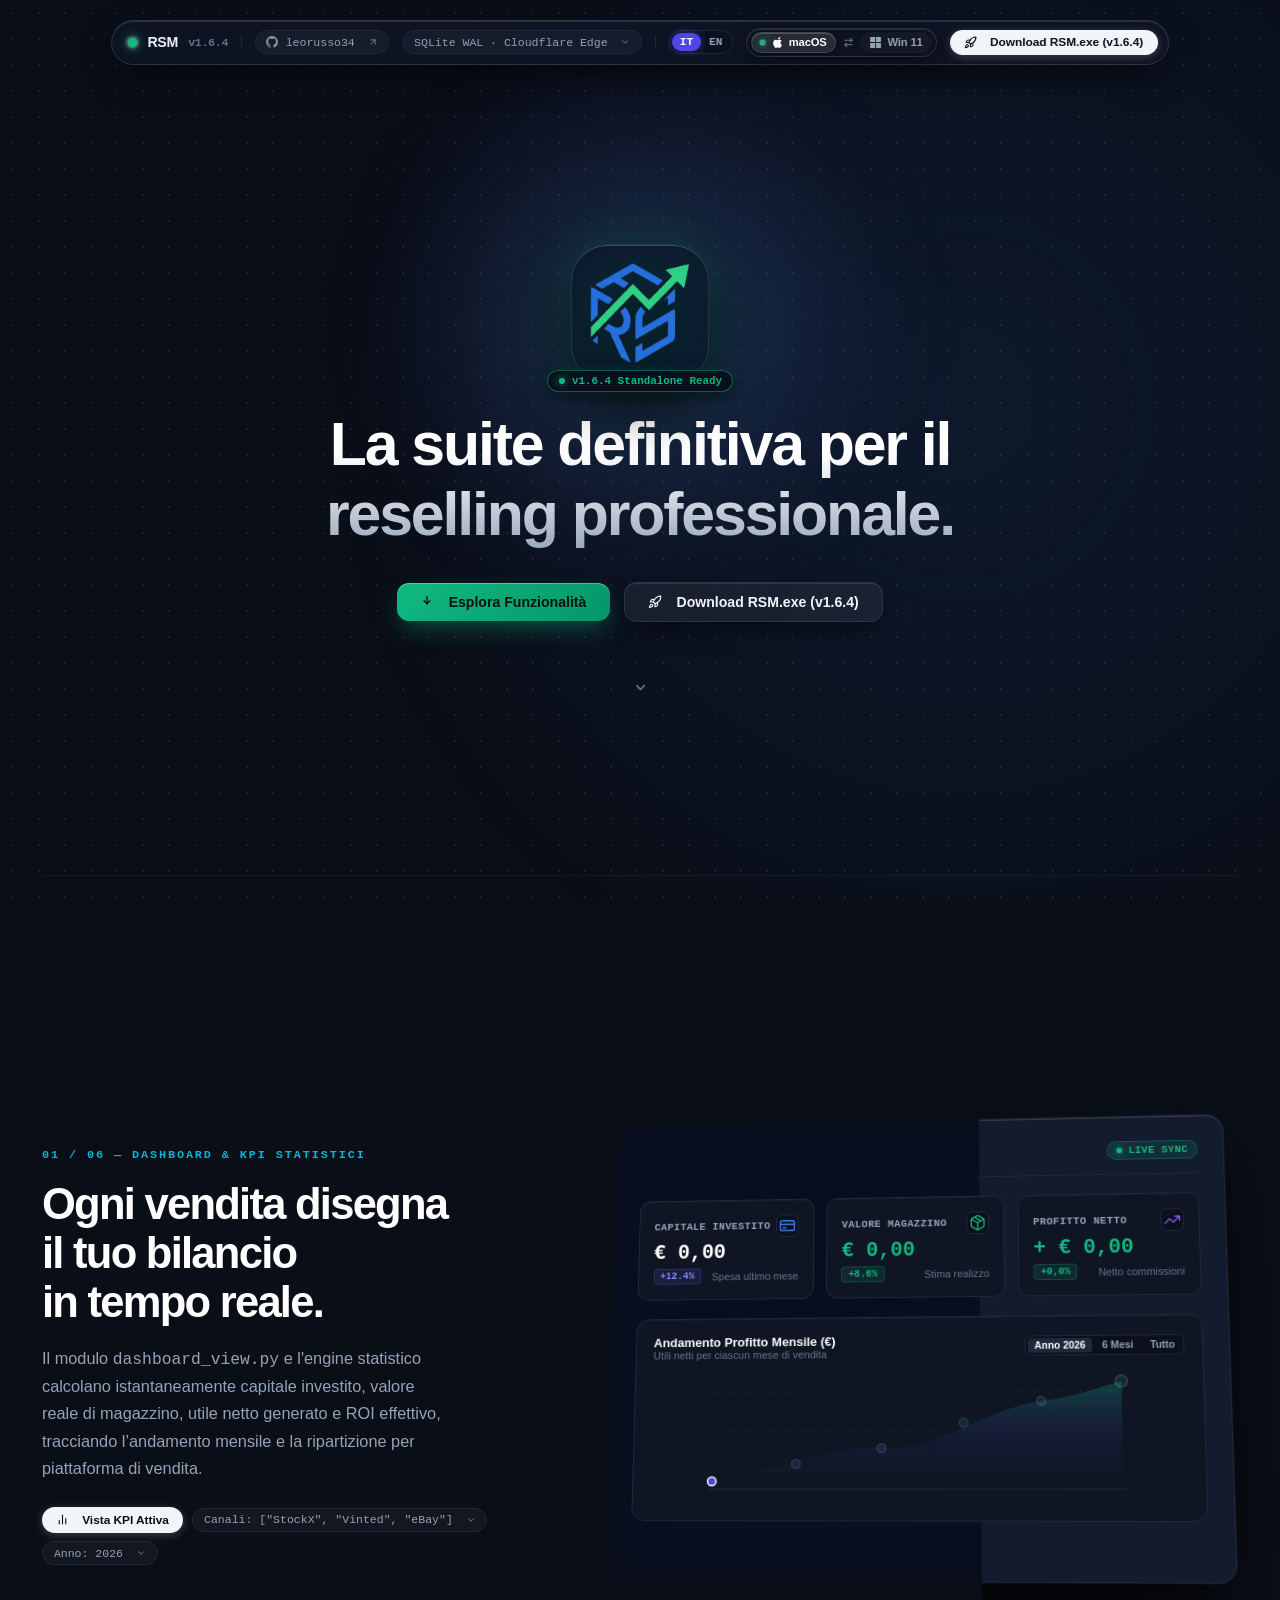
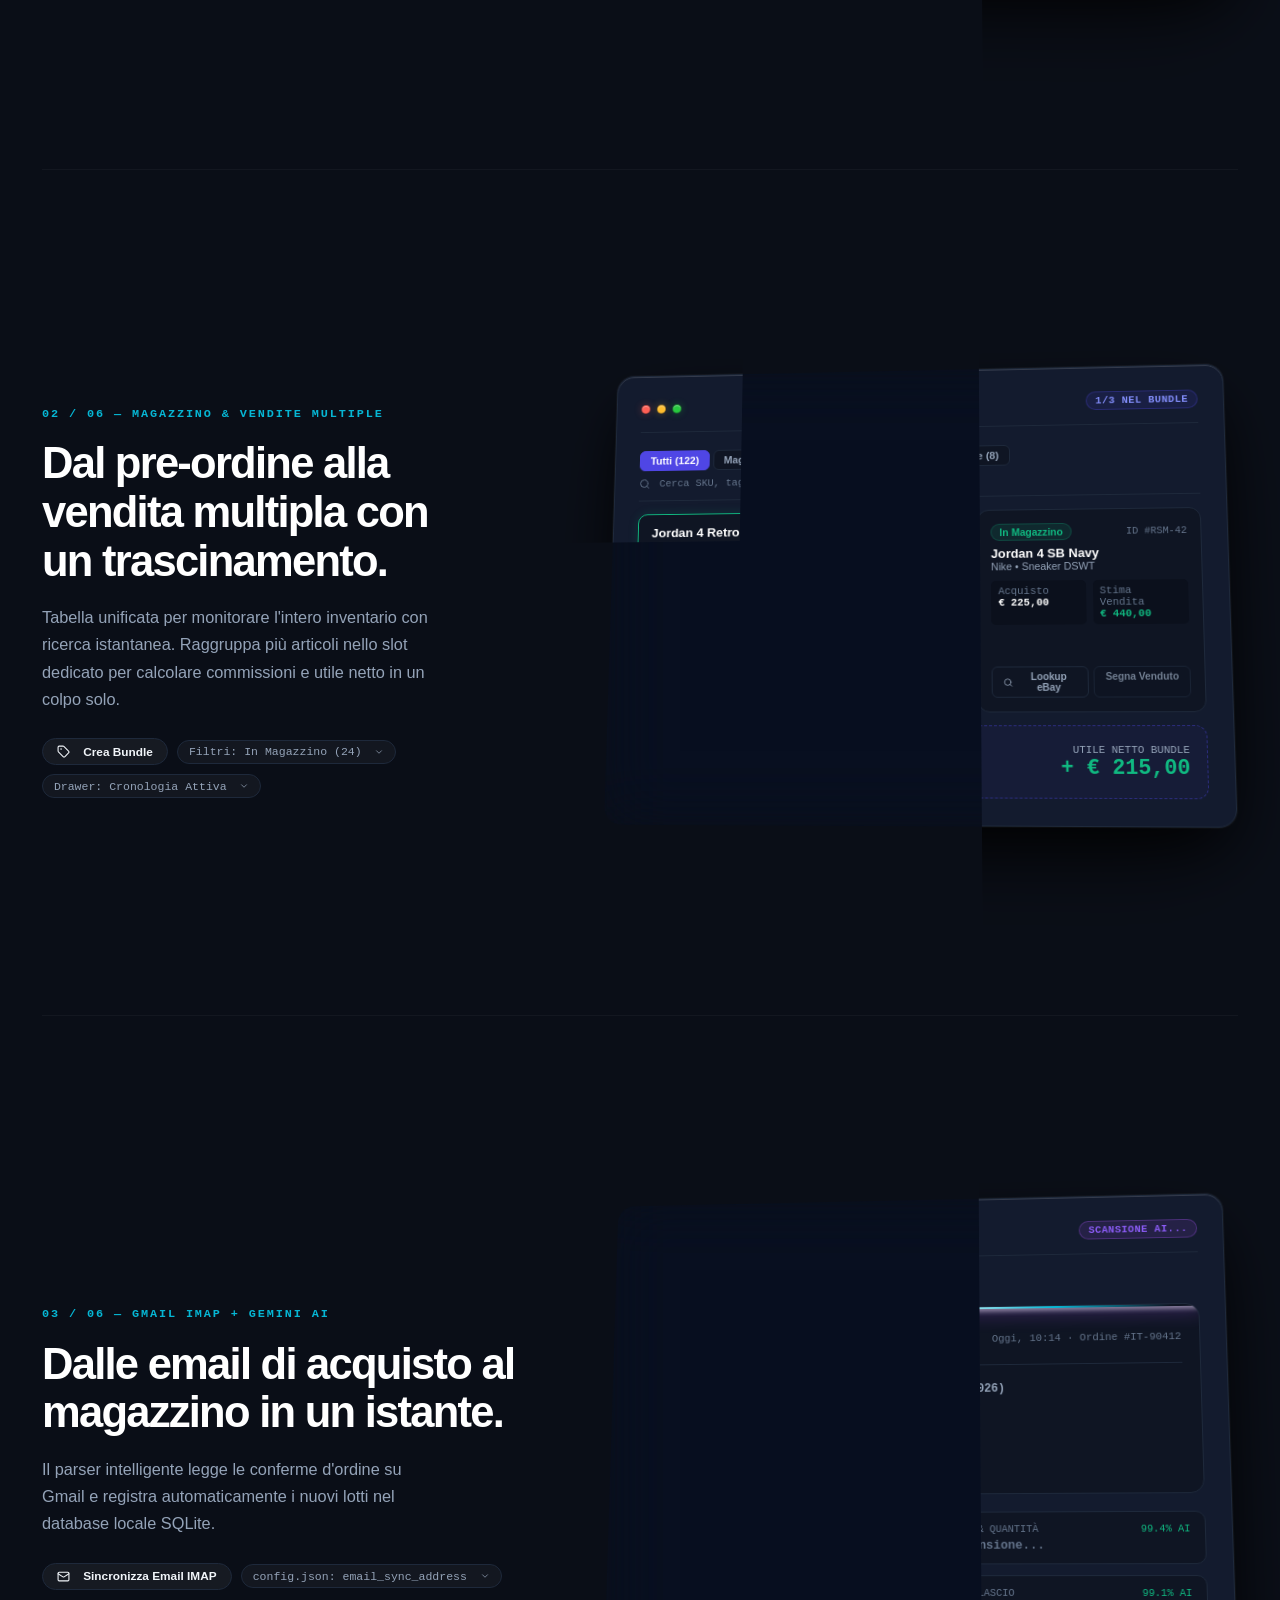
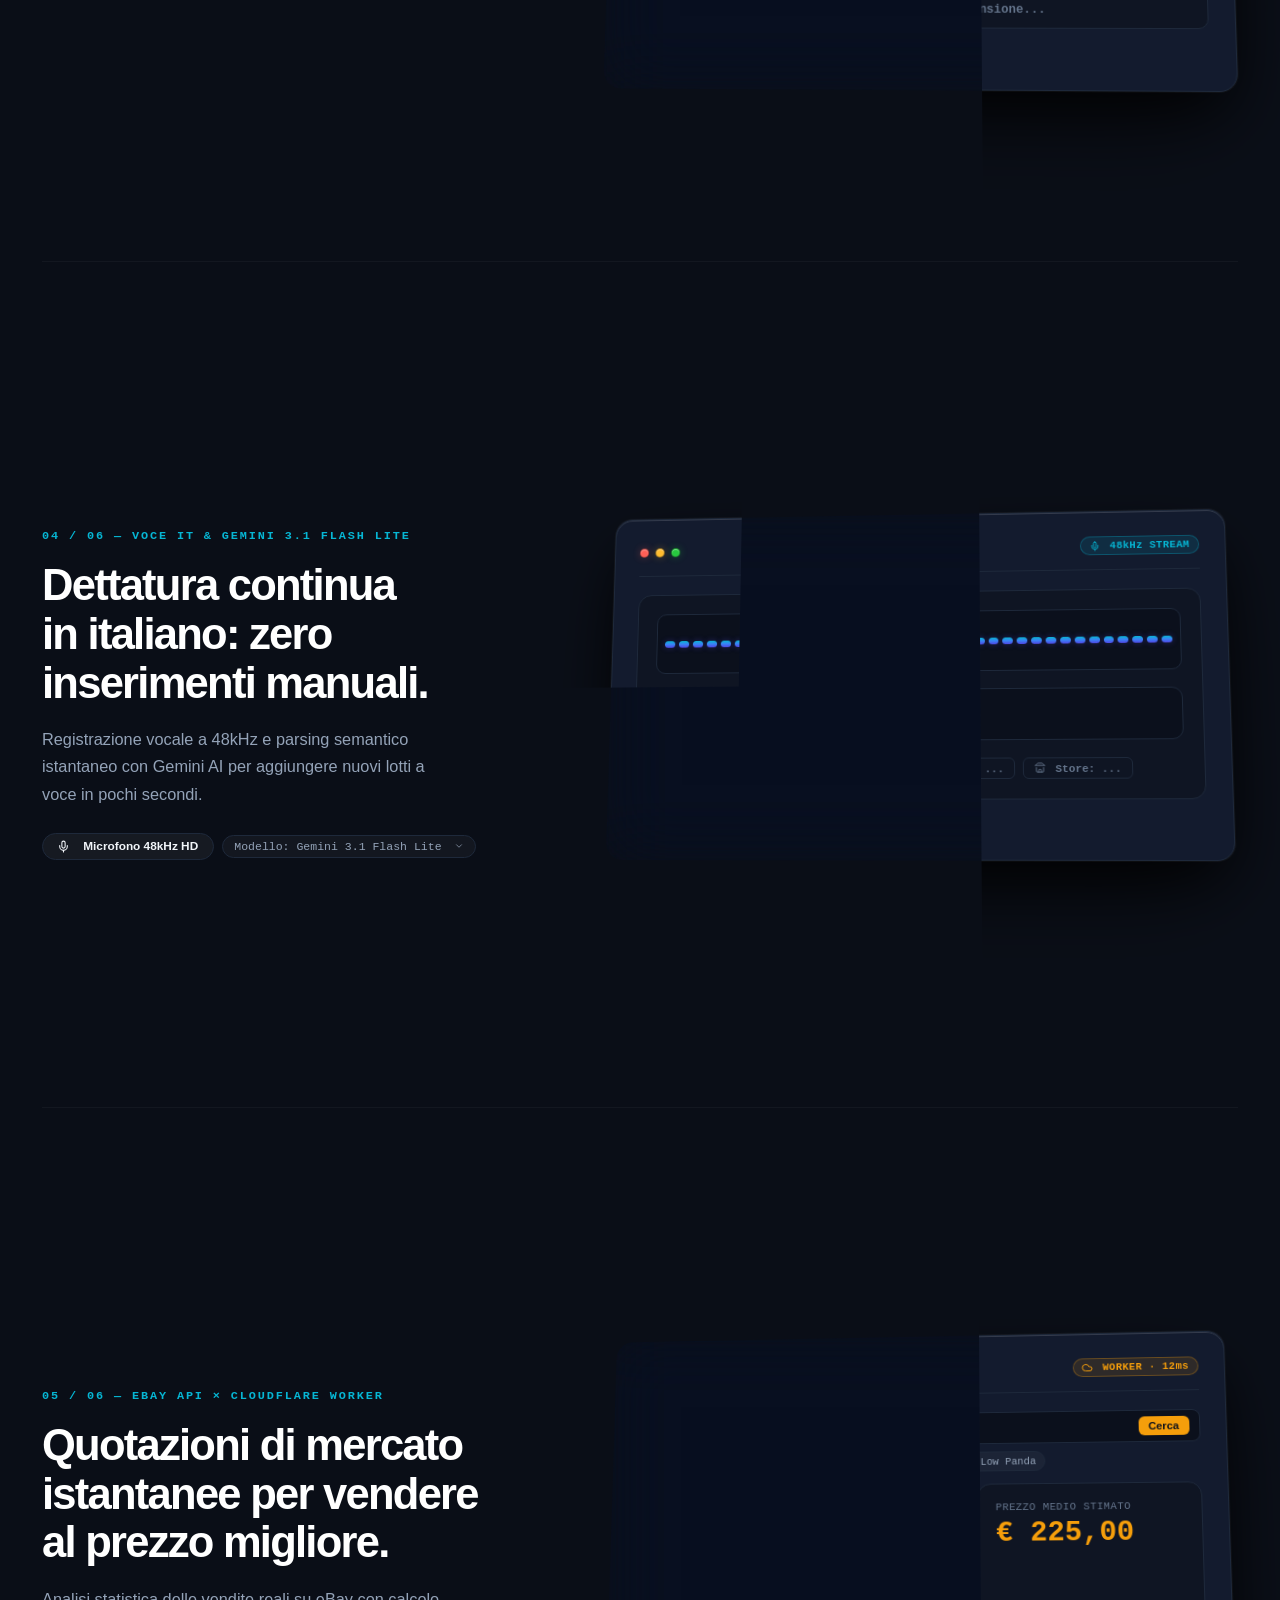
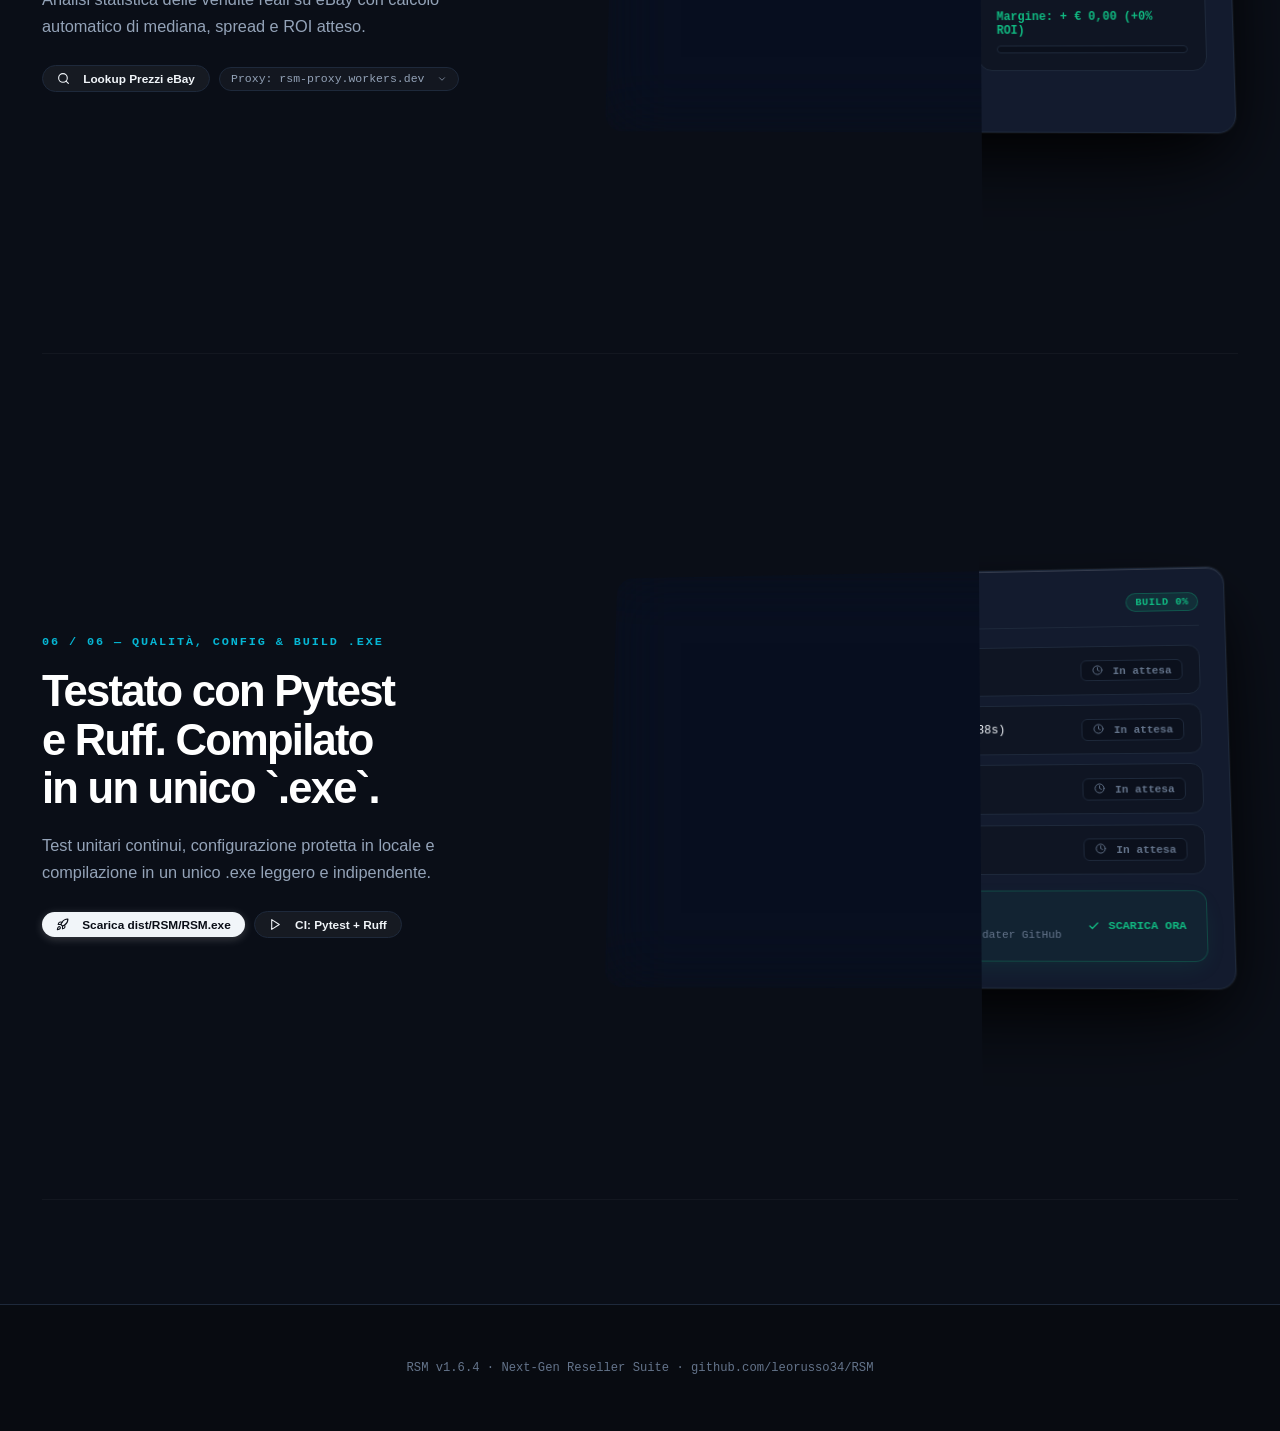
==== commit 3e1caf17: "chore(release): bump version to 1.6.4 and remove PRO badge from packlink integration" ====
--- a/docs/index.html
+++ b/docs/index.html
@@ -4,7 +4,7 @@
   <meta charset="UTF-8" />
   <meta name="viewport" content="width=device-width, initial-scale=1.0" />
   <title>RSM</title>
-  <meta name="description" content="RSM v1.6.3 — Scrollytelling interattivo in altissima definizione. Mappatura 1:1 con il codice sorgente reale: SQLite WAL, Cloudflare Worker, Gemini AI, eBay API e build PyInstaller." />
+  <meta name="description" content="RSM v1.6.4 — Scrollytelling interattivo in altissima definizione. Mappatura 1:1 con il codice sorgente reale: SQLite WAL, Cloudflare Worker, Gemini AI, eBay API e build PyInstaller." />
   <link rel="icon" type="image/png" href="assets/icon.png" />
   <style>
     /* ==========================================================================
@@ -2108,7 +2108,7 @@
     <div class="brand-mark">
       <span class="brand-dot" title="Database Locale Online"></span>
       <span>RSM</span>
-      <span class="brand-ver" style="color:var(--text-dim); font-family:var(--font-mono); font-size:0.72rem;">v1.6.3</span>
+      <span class="brand-ver" style="color:var(--text-dim); font-family:var(--font-mono); font-size:0.72rem;">v1.6.4</span>
     </div>
 
     <div class="divider"></div>
@@ -2156,7 +2156,7 @@
       </span>
     </a>
 
-    <a href="https://github.com/leorusso34/RSM/releases/tag/update_1.6.3" class="ui-btn download-action" id="hdr-download-link" title="Scarica RSM.exe (v1.6.3) da GitHub Releases" target="_blank" rel="noopener noreferrer"><svg class="btn-icon-svg rocket-icon-svg" viewBox="0 0 24 24" width="13" height="13" fill="none" stroke="currentColor" stroke-width="2" stroke-linecap="round" stroke-linejoin="round" aria-hidden="true"><path d="M4.5 16.5c-1.5 1.26-2 5-2 5s3.74-.5 5-2c.71-.84.7-2.13-.09-2.91a2.18 2.18 0 0 0-2.91-.09z"/><path d="m12 15-3-3a22 22 0 0 1 2-3.95A12.88 12.88 0 0 1 22 2c0 2.72-.78 7.5-6 11a22.35 22.35 0 0 1-4 2z"/><path d="M9 12H4s.55-3.03 2-4c1.62-1.08 5 0 5 0"/><path d="M12 15v5s3.03-.55 4-2c1.08-1.62 0-5 0-5"/></svg><span id="hdr-download-btn">Download RSM.exe (v1.6.3)</span></a>
+    <a href="https://github.com/leorusso34/RSM/releases/tag/update_1.6.4" class="ui-btn download-action" id="hdr-download-link" title="Scarica RSM.exe (v1.6.4) da GitHub Releases" target="_blank" rel="noopener noreferrer"><svg class="btn-icon-svg rocket-icon-svg" viewBox="0 0 24 24" width="13" height="13" fill="none" stroke="currentColor" stroke-width="2" stroke-linecap="round" stroke-linejoin="round" aria-hidden="true"><path d="M4.5 16.5c-1.5 1.26-2 5-2 5s3.74-.5 5-2c.71-.84.7-2.13-.09-2.91a2.18 2.18 0 0 0-2.91-.09z"/><path d="m12 15-3-3a22 22 0 0 1 2-3.95A12.88 12.88 0 0 1 22 2c0 2.72-.78 7.5-6 11a22.35 22.35 0 0 1-4 2z"/><path d="M9 12H4s.55-3.03 2-4c1.62-1.08 5 0 5 0"/><path d="M12 15v5s3.03-.55 4-2c1.08-1.62 0-5 0-5"/></svg><span id="hdr-download-btn">Download RSM.exe (v1.6.4)</span></a>
   </header>
 
   <main class="page-wrap">
@@ -2174,7 +2174,7 @@
             <img src="assets/icon.png" srcset="assets/icon.png 1x, assets/icon_2048.png 2x" alt="RSM Master Logo" class="hero-logo-img" id="hero-logo-img" width="1024" height="1024" decoding="async">
             <div class="hero-status-pill">
               <span class="hero-live-dot" aria-hidden="true"></span>
-              <span id="hero-version-txt">v1.6.3 Standalone Ready</span>
+              <span id="hero-version-txt">v1.6.4 Standalone Ready</span>
             </div>
           </div>
         </div>
@@ -2192,14 +2192,14 @@
             </svg>
             <span id="hero-explore-btn-txt">Esplora Funzionalità</span>
           </button>
-          <a href="https://github.com/leorusso34/RSM/releases/tag/update_1.6.3" class="hero-btn-secondary download-action" id="hero-download-btn" target="_blank" rel="noopener noreferrer">
+          <a href="https://github.com/leorusso34/RSM/releases/tag/update_1.6.4" class="hero-btn-secondary download-action" id="hero-download-btn" target="_blank" rel="noopener noreferrer">
             <svg class="btn-icon-svg rocket-icon-svg" viewBox="0 0 24 24" width="14" height="14" fill="none" stroke="currentColor" stroke-width="2" stroke-linecap="round" stroke-linejoin="round" aria-hidden="true">
               <path d="M4.5 16.5c-1.5 1.26-2 5-2 5s3.74-.5 5-2c.71-.84.7-2.13-.09-2.91a2.18 2.18 0 0 0-2.91-.09z"/>
               <path d="m12 15-3-3a22 22 0 0 1 2-3.95A12.88 12.88 0 0 1 22 2c0 2.72-.78 7.5-6 11a22.35 22.35 0 0 1-4 2z"/>
               <path d="M9 12H4s.55-3.03 2-4c1.62-1.08 5 0 5 0"/>
               <path d="M12 15v5s3.03-.55 4-2c1.08-1.62 0-5 0-5"/>
             </svg>
-            <span id="hero-download-btn-txt">Download RSM.exe (v1.6.3)</span>
+            <span id="hero-download-btn-txt">Download RSM.exe (v1.6.4)</span>
           </a>
         </div>
 
@@ -2758,7 +2758,7 @@
           Test unitari continui, configurazione protetta in locale e compilazione in un unico .exe leggero e indipendente.
         </p>
         <div class="point-controls">
-          <a href="https://github.com/leorusso34/RSM/releases/tag/update_1.6.3" class="ui-btn download-action" id="p6-ctrl-1-link" target="_blank" rel="noopener noreferrer" style="text-decoration:none; cursor:pointer;"><svg class="btn-icon-svg rocket-icon-svg" viewBox="0 0 24 24" width="13" height="13" fill="none" stroke="currentColor" stroke-width="2" stroke-linecap="round" stroke-linejoin="round" aria-hidden="true"><path d="M4.5 16.5c-1.5 1.26-2 5-2 5s3.74-.5 5-2c.71-.84.7-2.13-.09-2.91a2.18 2.18 0 0 0-2.91-.09z"/><path d="m12 15-3-3a22 22 0 0 1 2-3.95A12.88 12.88 0 0 1 22 2c0 2.72-.78 7.5-6 11a22.35 22.35 0 0 1-4 2z"/><path d="M9 12H4s.55-3.03 2-4c1.62-1.08 5 0 5 0"/><path d="M12 15v5s3.03-.55 4-2c1.08-1.62 0-5 0-5"/></svg><span id="p6-ctrl-1">Scarica dist/RSM/RSM.exe</span></a>
+          <a href="https://github.com/leorusso34/RSM/releases/tag/update_1.6.4" class="ui-btn download-action" id="p6-ctrl-1-link" target="_blank" rel="noopener noreferrer" style="text-decoration:none; cursor:pointer;"><svg class="btn-icon-svg rocket-icon-svg" viewBox="0 0 24 24" width="13" height="13" fill="none" stroke="currentColor" stroke-width="2" stroke-linecap="round" stroke-linejoin="round" aria-hidden="true"><path d="M4.5 16.5c-1.5 1.26-2 5-2 5s3.74-.5 5-2c.71-.84.7-2.13-.09-2.91a2.18 2.18 0 0 0-2.91-.09z"/><path d="m12 15-3-3a22 22 0 0 1 2-3.95A12.88 12.88 0 0 1 22 2c0 2.72-.78 7.5-6 11a22.35 22.35 0 0 1-4 2z"/><path d="M9 12H4s.55-3.03 2-4c1.62-1.08 5 0 5 0"/><path d="M12 15v5s3.03-.55 4-2c1.08-1.62 0-5 0-5"/></svg><span id="p6-ctrl-1">Scarica dist/RSM/RSM.exe</span></a>
           <button class="ui-btn ghost interactive-btn" type="button" id="p6-build-btn" onclick="runDevopsDemo()"><svg class="btn-icon-svg" viewBox="0 0 24 24" width="13" height="13" fill="none" stroke="currentColor" stroke-width="2" stroke-linecap="round" stroke-linejoin="round" aria-hidden="true"><polygon points="5 3 19 12 5 21 5 3"/></svg><span id="p6-ctrl-2">Avvia Build CI</span></button>
         </div>
       </div>
@@ -2798,7 +2798,7 @@
           </div>
         </div>
 
-        <a href="https://github.com/leorusso34/RSM/releases/tag/update_1.6.3" class="artifact-binary-card download-action" id="p6-binary-card" target="_blank" rel="noopener noreferrer" title="Clicca per scaricare RSM.exe da GitHub Releases">
+        <a href="https://github.com/leorusso34/RSM/releases/tag/update_1.6.4" class="artifact-binary-card download-action" id="p6-binary-card" target="_blank" rel="noopener noreferrer" title="Clicca per scaricare RSM.exe da GitHub Releases">
           <div style="display:flex; align-items:center; gap:0.75rem;">
             <div style="display:flex; align-items:center; justify-content:center; width:36px; height:36px; border-radius:8px; background:rgba(16,185,129,0.12);">
               <svg class="ui-icon-svg" viewBox="0 0 24 24" width="22" height="22" fill="none" stroke="var(--accent-emerald)" stroke-width="1.8" stroke-linecap="round" stroke-linejoin="round" aria-hidden="true"><rect width="20" height="14" x="2" y="3" rx="2"/><line x1="8" x2="16" y1="21" y2="21"/><line x1="12" x2="12" y1="17" y2="21"/></svg>
@@ -2819,7 +2819,7 @@
   </main>
 
   <footer>
-    <span id="footer-text">RSM v1.6.3 · Next-Gen Reseller Suite · github.com/leorusso34/RSM</span>
+    <span id="footer-text">RSM v1.6.4 · Next-Gen Reseller Suite · github.com/leorusso34/RSM</span>
   </footer>
 
   <script>
@@ -2842,11 +2842,11 @@
 
     const I18N = {
       it: {
-        hdrDownload: 'Download RSM.exe (v1.6.3)',
-        heroVersion: 'v1.6.3 Standalone Ready',
+        hdrDownload: 'Download RSM.exe (v1.6.4)',
+        heroVersion: 'v1.6.4 Standalone Ready',
         heroTitle: 'La suite definitiva per il reselling professionale.',
         heroExploreBtn: 'Esplora Funzionalità',
-        heroDownloadBtn: 'Download RSM.exe (v1.6.3)',
+        heroDownloadBtn: 'Download RSM.exe (v1.6.4)',
         heroScrollHint: 'Scrolla per scoprire le 6 innovazioni',
         p1Eyebrow: '01 / 06 — DASHBOARD & KPI STATISTICI',
         p1Title: 'Ogni vendita disegna il tuo bilancio in tempo reale.',
@@ -2965,14 +2965,14 @@
         p6Pending: 'In attesa',
         p6Ready: 'RSM.EXE PRONTO',
 
-        footer: 'RSM v1.6.3 · Next-Gen Reseller Suite · github.com/leorusso34/RSM'
+        footer: 'RSM v1.6.4 · Next-Gen Reseller Suite · github.com/leorusso34/RSM'
       },
       en: {
-        hdrDownload: 'Download RSM.exe (v1.6.3)',
-        heroVersion: 'v1.6.3 Standalone Ready',
+        hdrDownload: 'Download RSM.exe (v1.6.4)',
+        heroVersion: 'v1.6.4 Standalone Ready',
         heroTitle: 'The definitive suite for professional reselling.',
         heroExploreBtn: 'Explore Features',
-        heroDownloadBtn: 'Download RSM.exe (v1.6.3)',
+        heroDownloadBtn: 'Download RSM.exe (v1.6.4)',
         heroScrollHint: 'Scroll to discover the 6 innovations',
         p1Eyebrow: '01 / 06 — STATISTICAL DASHBOARD & KPIS',
         p1Title: 'Every sale shapes your financial balance in real time.',
@@ -3091,7 +3091,7 @@
         p6Pending: 'Pending',
         p6Ready: 'RSM.EXE READY',
 
-        footer: 'RSM v1.6.3 · Next-Gen Reseller Suite · github.com/leorusso34/RSM'
+        footer: 'RSM v1.6.4 · Next-Gen Reseller Suite · github.com/leorusso34/RSM'
       }
     };
 
@@ -4194,7 +4194,7 @@
       setTimeout(() => {
         markDone(s4, st4, isIt ? 'Standalone .EXE' : 'Standalone .EXE');
         if (pctEl) {
-          pctEl.innerHTML = `${SVG_ICONS.check} ${isIt ? 'RELEASE PRONTA (v1.6.3)' : 'RELEASE READY (v1.6.3)'}`;
+          pctEl.innerHTML = `${SVG_ICONS.check} ${isIt ? 'RELEASE PRONTA (v1.6.4)' : 'RELEASE READY (v1.6.4)'}`;
         }
         if (btnTxt) btnTxt.textContent = isIt ? 'Riesegui Build CI' : 'Re-run CI Build';
         devopsActive = false;
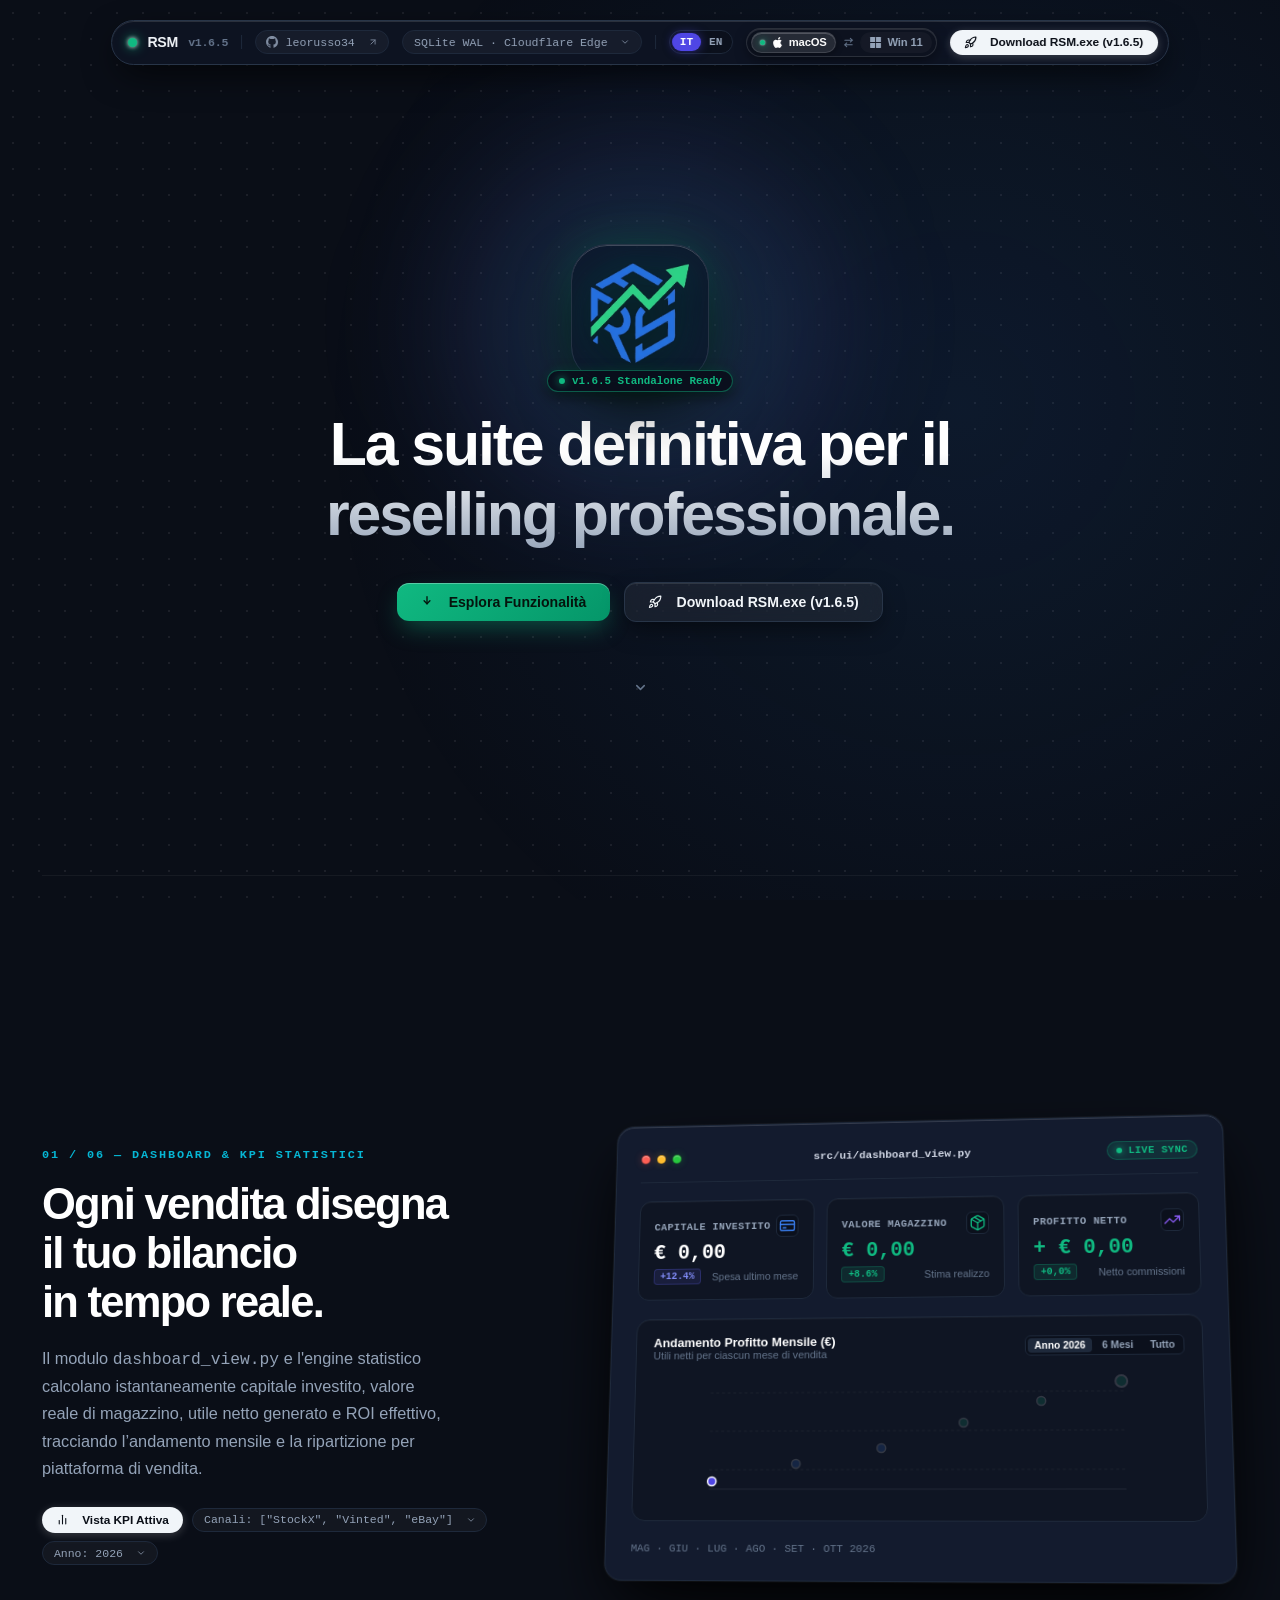
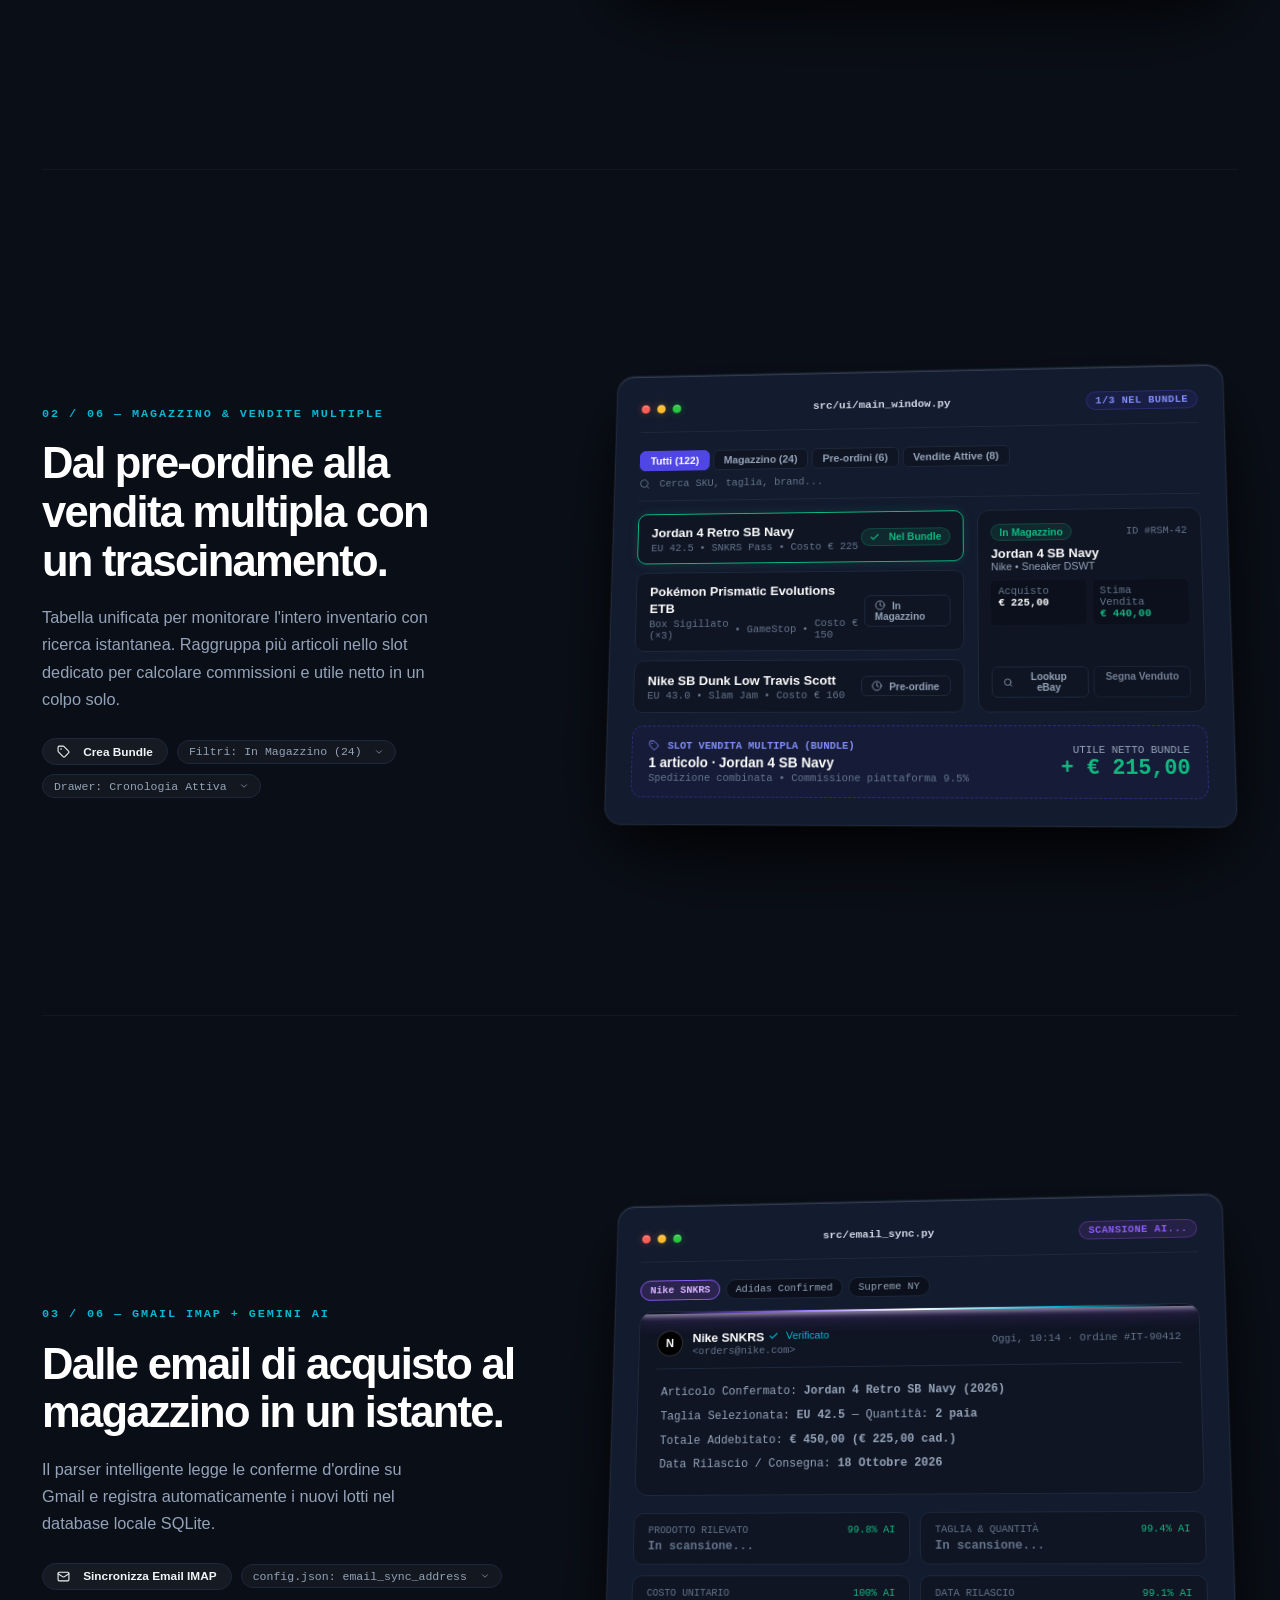
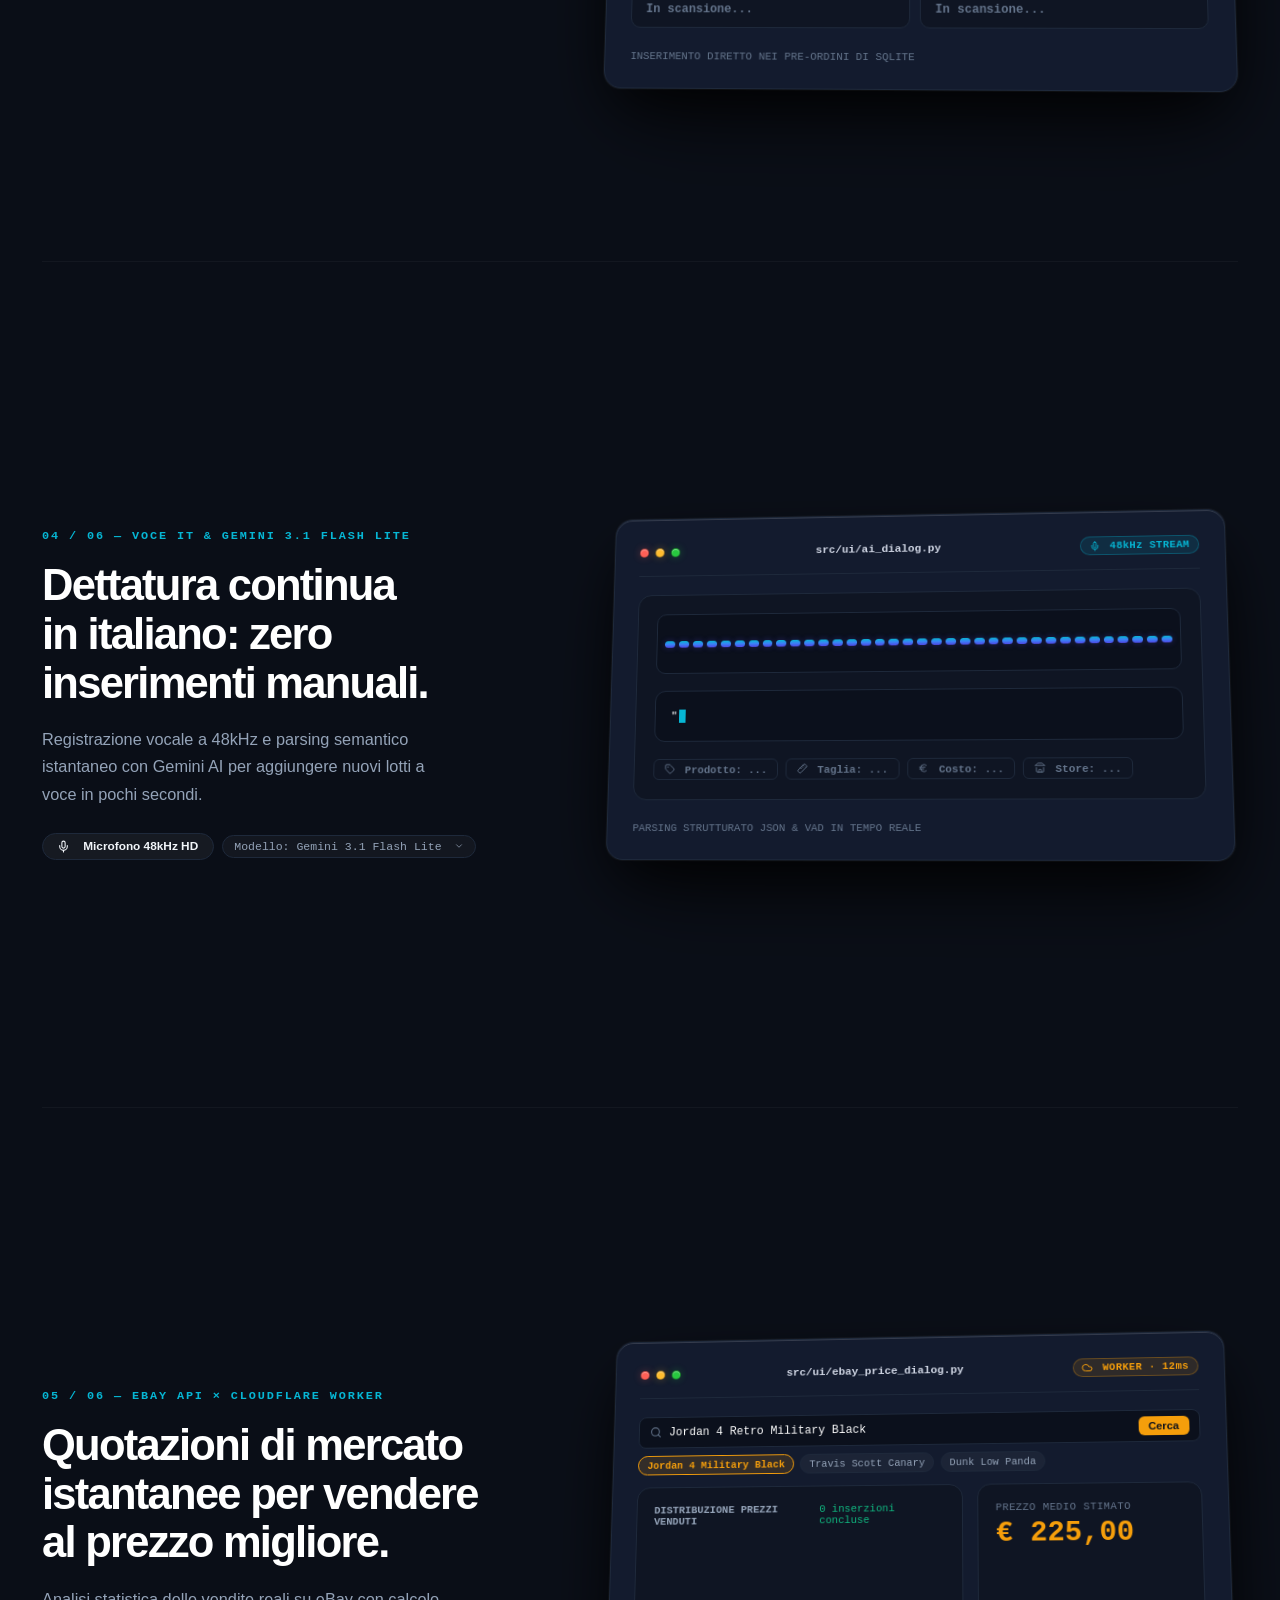
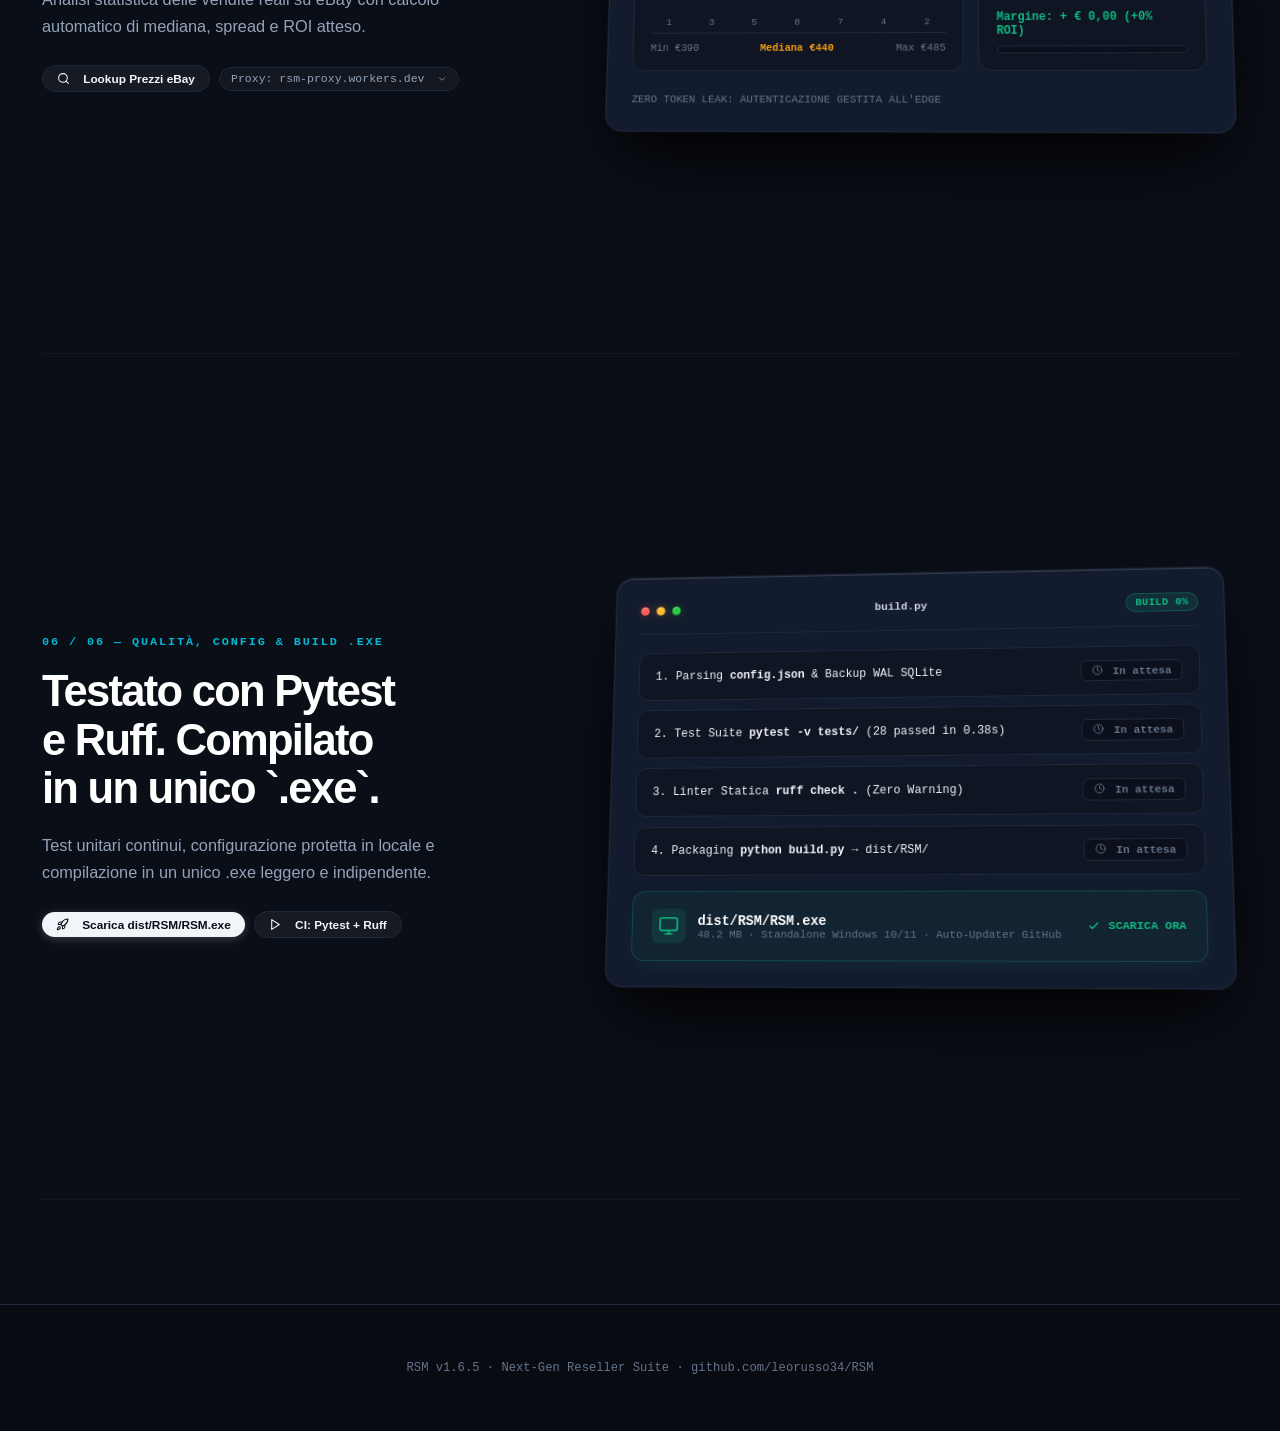
==== commit 93e0f1a4: "chore(release): bump version to 1.6.5 across app, tauri, and showcase website" ====
--- a/docs/index.html
+++ b/docs/index.html
@@ -4,7 +4,7 @@
   <meta charset="UTF-8" />
   <meta name="viewport" content="width=device-width, initial-scale=1.0" />
   <title>RSM</title>
-  <meta name="description" content="RSM v1.6.4 — Scrollytelling interattivo in altissima definizione. Mappatura 1:1 con il codice sorgente reale: SQLite WAL, Cloudflare Worker, Gemini AI, eBay API e build PyInstaller." />
+  <meta name="description" content="RSM v1.6.5 — Scrollytelling interattivo in altissima definizione. Mappatura 1:1 con il codice sorgente reale: SQLite WAL, Cloudflare Worker, Gemini AI, eBay API e build PyInstaller." />
   <link rel="icon" type="image/png" href="assets/icon.png" />
   <style>
     /* ==========================================================================
@@ -2108,7 +2108,7 @@
     <div class="brand-mark">
       <span class="brand-dot" title="Database Locale Online"></span>
       <span>RSM</span>
-      <span class="brand-ver" style="color:var(--text-dim); font-family:var(--font-mono); font-size:0.72rem;">v1.6.4</span>
+      <span class="brand-ver" style="color:var(--text-dim); font-family:var(--font-mono); font-size:0.72rem;">v1.6.5</span>
     </div>
 
     <div class="divider"></div>
@@ -2156,7 +2156,7 @@
       </span>
     </a>
 
-    <a href="https://github.com/leorusso34/RSM/releases/tag/update_1.6.4" class="ui-btn download-action" id="hdr-download-link" title="Scarica RSM.exe (v1.6.4) da GitHub Releases" target="_blank" rel="noopener noreferrer"><svg class="btn-icon-svg rocket-icon-svg" viewBox="0 0 24 24" width="13" height="13" fill="none" stroke="currentColor" stroke-width="2" stroke-linecap="round" stroke-linejoin="round" aria-hidden="true"><path d="M4.5 16.5c-1.5 1.26-2 5-2 5s3.74-.5 5-2c.71-.84.7-2.13-.09-2.91a2.18 2.18 0 0 0-2.91-.09z"/><path d="m12 15-3-3a22 22 0 0 1 2-3.95A12.88 12.88 0 0 1 22 2c0 2.72-.78 7.5-6 11a22.35 22.35 0 0 1-4 2z"/><path d="M9 12H4s.55-3.03 2-4c1.62-1.08 5 0 5 0"/><path d="M12 15v5s3.03-.55 4-2c1.08-1.62 0-5 0-5"/></svg><span id="hdr-download-btn">Download RSM.exe (v1.6.4)</span></a>
+    <a href="https://github.com/leorusso34/RSM/releases/tag/update_1.6.5" class="ui-btn download-action" id="hdr-download-link" title="Scarica RSM.exe (v1.6.5) da GitHub Releases" target="_blank" rel="noopener noreferrer"><svg class="btn-icon-svg rocket-icon-svg" viewBox="0 0 24 24" width="13" height="13" fill="none" stroke="currentColor" stroke-width="2" stroke-linecap="round" stroke-linejoin="round" aria-hidden="true"><path d="M4.5 16.5c-1.5 1.26-2 5-2 5s3.74-.5 5-2c.71-.84.7-2.13-.09-2.91a2.18 2.18 0 0 0-2.91-.09z"/><path d="m12 15-3-3a22 22 0 0 1 2-3.95A12.88 12.88 0 0 1 22 2c0 2.72-.78 7.5-6 11a22.35 22.35 0 0 1-4 2z"/><path d="M9 12H4s.55-3.03 2-4c1.62-1.08 5 0 5 0"/><path d="M12 15v5s3.03-.55 4-2c1.08-1.62 0-5 0-5"/></svg><span id="hdr-download-btn">Download RSM.exe (v1.6.5)</span></a>
   </header>
 
   <main class="page-wrap">
@@ -2174,7 +2174,7 @@
             <img src="assets/icon.png" srcset="assets/icon.png 1x, assets/icon_2048.png 2x" alt="RSM Master Logo" class="hero-logo-img" id="hero-logo-img" width="1024" height="1024" decoding="async">
             <div class="hero-status-pill">
               <span class="hero-live-dot" aria-hidden="true"></span>
-              <span id="hero-version-txt">v1.6.4 Standalone Ready</span>
+              <span id="hero-version-txt">v1.6.5 Standalone Ready</span>
             </div>
           </div>
         </div>
@@ -2192,14 +2192,14 @@
             </svg>
             <span id="hero-explore-btn-txt">Esplora Funzionalità</span>
           </button>
-          <a href="https://github.com/leorusso34/RSM/releases/tag/update_1.6.4" class="hero-btn-secondary download-action" id="hero-download-btn" target="_blank" rel="noopener noreferrer">
+          <a href="https://github.com/leorusso34/RSM/releases/tag/update_1.6.5" class="hero-btn-secondary download-action" id="hero-download-btn" target="_blank" rel="noopener noreferrer">
             <svg class="btn-icon-svg rocket-icon-svg" viewBox="0 0 24 24" width="14" height="14" fill="none" stroke="currentColor" stroke-width="2" stroke-linecap="round" stroke-linejoin="round" aria-hidden="true">
               <path d="M4.5 16.5c-1.5 1.26-2 5-2 5s3.74-.5 5-2c.71-.84.7-2.13-.09-2.91a2.18 2.18 0 0 0-2.91-.09z"/>
               <path d="m12 15-3-3a22 22 0 0 1 2-3.95A12.88 12.88 0 0 1 22 2c0 2.72-.78 7.5-6 11a22.35 22.35 0 0 1-4 2z"/>
               <path d="M9 12H4s.55-3.03 2-4c1.62-1.08 5 0 5 0"/>
               <path d="M12 15v5s3.03-.55 4-2c1.08-1.62 0-5 0-5"/>
             </svg>
-            <span id="hero-download-btn-txt">Download RSM.exe (v1.6.4)</span>
+            <span id="hero-download-btn-txt">Download RSM.exe (v1.6.5)</span>
           </a>
         </div>
 
@@ -2758,7 +2758,7 @@
           Test unitari continui, configurazione protetta in locale e compilazione in un unico .exe leggero e indipendente.
         </p>
         <div class="point-controls">
-          <a href="https://github.com/leorusso34/RSM/releases/tag/update_1.6.4" class="ui-btn download-action" id="p6-ctrl-1-link" target="_blank" rel="noopener noreferrer" style="text-decoration:none; cursor:pointer;"><svg class="btn-icon-svg rocket-icon-svg" viewBox="0 0 24 24" width="13" height="13" fill="none" stroke="currentColor" stroke-width="2" stroke-linecap="round" stroke-linejoin="round" aria-hidden="true"><path d="M4.5 16.5c-1.5 1.26-2 5-2 5s3.74-.5 5-2c.71-.84.7-2.13-.09-2.91a2.18 2.18 0 0 0-2.91-.09z"/><path d="m12 15-3-3a22 22 0 0 1 2-3.95A12.88 12.88 0 0 1 22 2c0 2.72-.78 7.5-6 11a22.35 22.35 0 0 1-4 2z"/><path d="M9 12H4s.55-3.03 2-4c1.62-1.08 5 0 5 0"/><path d="M12 15v5s3.03-.55 4-2c1.08-1.62 0-5 0-5"/></svg><span id="p6-ctrl-1">Scarica dist/RSM/RSM.exe</span></a>
+          <a href="https://github.com/leorusso34/RSM/releases/tag/update_1.6.5" class="ui-btn download-action" id="p6-ctrl-1-link" target="_blank" rel="noopener noreferrer" style="text-decoration:none; cursor:pointer;"><svg class="btn-icon-svg rocket-icon-svg" viewBox="0 0 24 24" width="13" height="13" fill="none" stroke="currentColor" stroke-width="2" stroke-linecap="round" stroke-linejoin="round" aria-hidden="true"><path d="M4.5 16.5c-1.5 1.26-2 5-2 5s3.74-.5 5-2c.71-.84.7-2.13-.09-2.91a2.18 2.18 0 0 0-2.91-.09z"/><path d="m12 15-3-3a22 22 0 0 1 2-3.95A12.88 12.88 0 0 1 22 2c0 2.72-.78 7.5-6 11a22.35 22.35 0 0 1-4 2z"/><path d="M9 12H4s.55-3.03 2-4c1.62-1.08 5 0 5 0"/><path d="M12 15v5s3.03-.55 4-2c1.08-1.62 0-5 0-5"/></svg><span id="p6-ctrl-1">Scarica dist/RSM/RSM.exe</span></a>
           <button class="ui-btn ghost interactive-btn" type="button" id="p6-build-btn" onclick="runDevopsDemo()"><svg class="btn-icon-svg" viewBox="0 0 24 24" width="13" height="13" fill="none" stroke="currentColor" stroke-width="2" stroke-linecap="round" stroke-linejoin="round" aria-hidden="true"><polygon points="5 3 19 12 5 21 5 3"/></svg><span id="p6-ctrl-2">Avvia Build CI</span></button>
         </div>
       </div>
@@ -2798,7 +2798,7 @@
           </div>
         </div>
 
-        <a href="https://github.com/leorusso34/RSM/releases/tag/update_1.6.4" class="artifact-binary-card download-action" id="p6-binary-card" target="_blank" rel="noopener noreferrer" title="Clicca per scaricare RSM.exe da GitHub Releases">
+        <a href="https://github.com/leorusso34/RSM/releases/tag/update_1.6.5" class="artifact-binary-card download-action" id="p6-binary-card" target="_blank" rel="noopener noreferrer" title="Clicca per scaricare RSM.exe da GitHub Releases">
           <div style="display:flex; align-items:center; gap:0.75rem;">
             <div style="display:flex; align-items:center; justify-content:center; width:36px; height:36px; border-radius:8px; background:rgba(16,185,129,0.12);">
               <svg class="ui-icon-svg" viewBox="0 0 24 24" width="22" height="22" fill="none" stroke="var(--accent-emerald)" stroke-width="1.8" stroke-linecap="round" stroke-linejoin="round" aria-hidden="true"><rect width="20" height="14" x="2" y="3" rx="2"/><line x1="8" x2="16" y1="21" y2="21"/><line x1="12" x2="12" y1="17" y2="21"/></svg>
@@ -2819,7 +2819,7 @@
   </main>
 
   <footer>
-    <span id="footer-text">RSM v1.6.4 · Next-Gen Reseller Suite · github.com/leorusso34/RSM</span>
+    <span id="footer-text">RSM v1.6.5 · Next-Gen Reseller Suite · github.com/leorusso34/RSM</span>
   </footer>
 
   <script>
@@ -2842,11 +2842,11 @@
 
     const I18N = {
       it: {
-        hdrDownload: 'Download RSM.exe (v1.6.4)',
-        heroVersion: 'v1.6.4 Standalone Ready',
+        hdrDownload: 'Download RSM.exe (v1.6.5)',
+        heroVersion: 'v1.6.5 Standalone Ready',
         heroTitle: 'La suite definitiva per il reselling professionale.',
         heroExploreBtn: 'Esplora Funzionalità',
-        heroDownloadBtn: 'Download RSM.exe (v1.6.4)',
+        heroDownloadBtn: 'Download RSM.exe (v1.6.5)',
         heroScrollHint: 'Scrolla per scoprire le 6 innovazioni',
         p1Eyebrow: '01 / 06 — DASHBOARD & KPI STATISTICI',
         p1Title: 'Ogni vendita disegna il tuo bilancio in tempo reale.',
@@ -2965,14 +2965,14 @@
         p6Pending: 'In attesa',
         p6Ready: 'RSM.EXE PRONTO',
 
-        footer: 'RSM v1.6.4 · Next-Gen Reseller Suite · github.com/leorusso34/RSM'
+        footer: 'RSM v1.6.5 · Next-Gen Reseller Suite · github.com/leorusso34/RSM'
       },
       en: {
-        hdrDownload: 'Download RSM.exe (v1.6.4)',
-        heroVersion: 'v1.6.4 Standalone Ready',
+        hdrDownload: 'Download RSM.exe (v1.6.5)',
+        heroVersion: 'v1.6.5 Standalone Ready',
         heroTitle: 'The definitive suite for professional reselling.',
         heroExploreBtn: 'Explore Features',
-        heroDownloadBtn: 'Download RSM.exe (v1.6.4)',
+        heroDownloadBtn: 'Download RSM.exe (v1.6.5)',
         heroScrollHint: 'Scroll to discover the 6 innovations',
         p1Eyebrow: '01 / 06 — STATISTICAL DASHBOARD & KPIS',
         p1Title: 'Every sale shapes your financial balance in real time.',
@@ -3091,7 +3091,7 @@
         p6Pending: 'Pending',
         p6Ready: 'RSM.EXE READY',
 
-        footer: 'RSM v1.6.4 · Next-Gen Reseller Suite · github.com/leorusso34/RSM'
+        footer: 'RSM v1.6.5 · Next-Gen Reseller Suite · github.com/leorusso34/RSM'
       }
     };
 
@@ -4194,7 +4194,7 @@
       setTimeout(() => {
         markDone(s4, st4, isIt ? 'Standalone .EXE' : 'Standalone .EXE');
         if (pctEl) {
-          pctEl.innerHTML = `${SVG_ICONS.check} ${isIt ? 'RELEASE PRONTA (v1.6.4)' : 'RELEASE READY (v1.6.4)'}`;
+          pctEl.innerHTML = `${SVG_ICONS.check} ${isIt ? 'RELEASE PRONTA (v1.6.5)' : 'RELEASE READY (v1.6.5)'}`;
         }
         if (btnTxt) btnTxt.textContent = isIt ? 'Riesegui Build CI' : 'Re-run CI Build';
         devopsActive = false;
